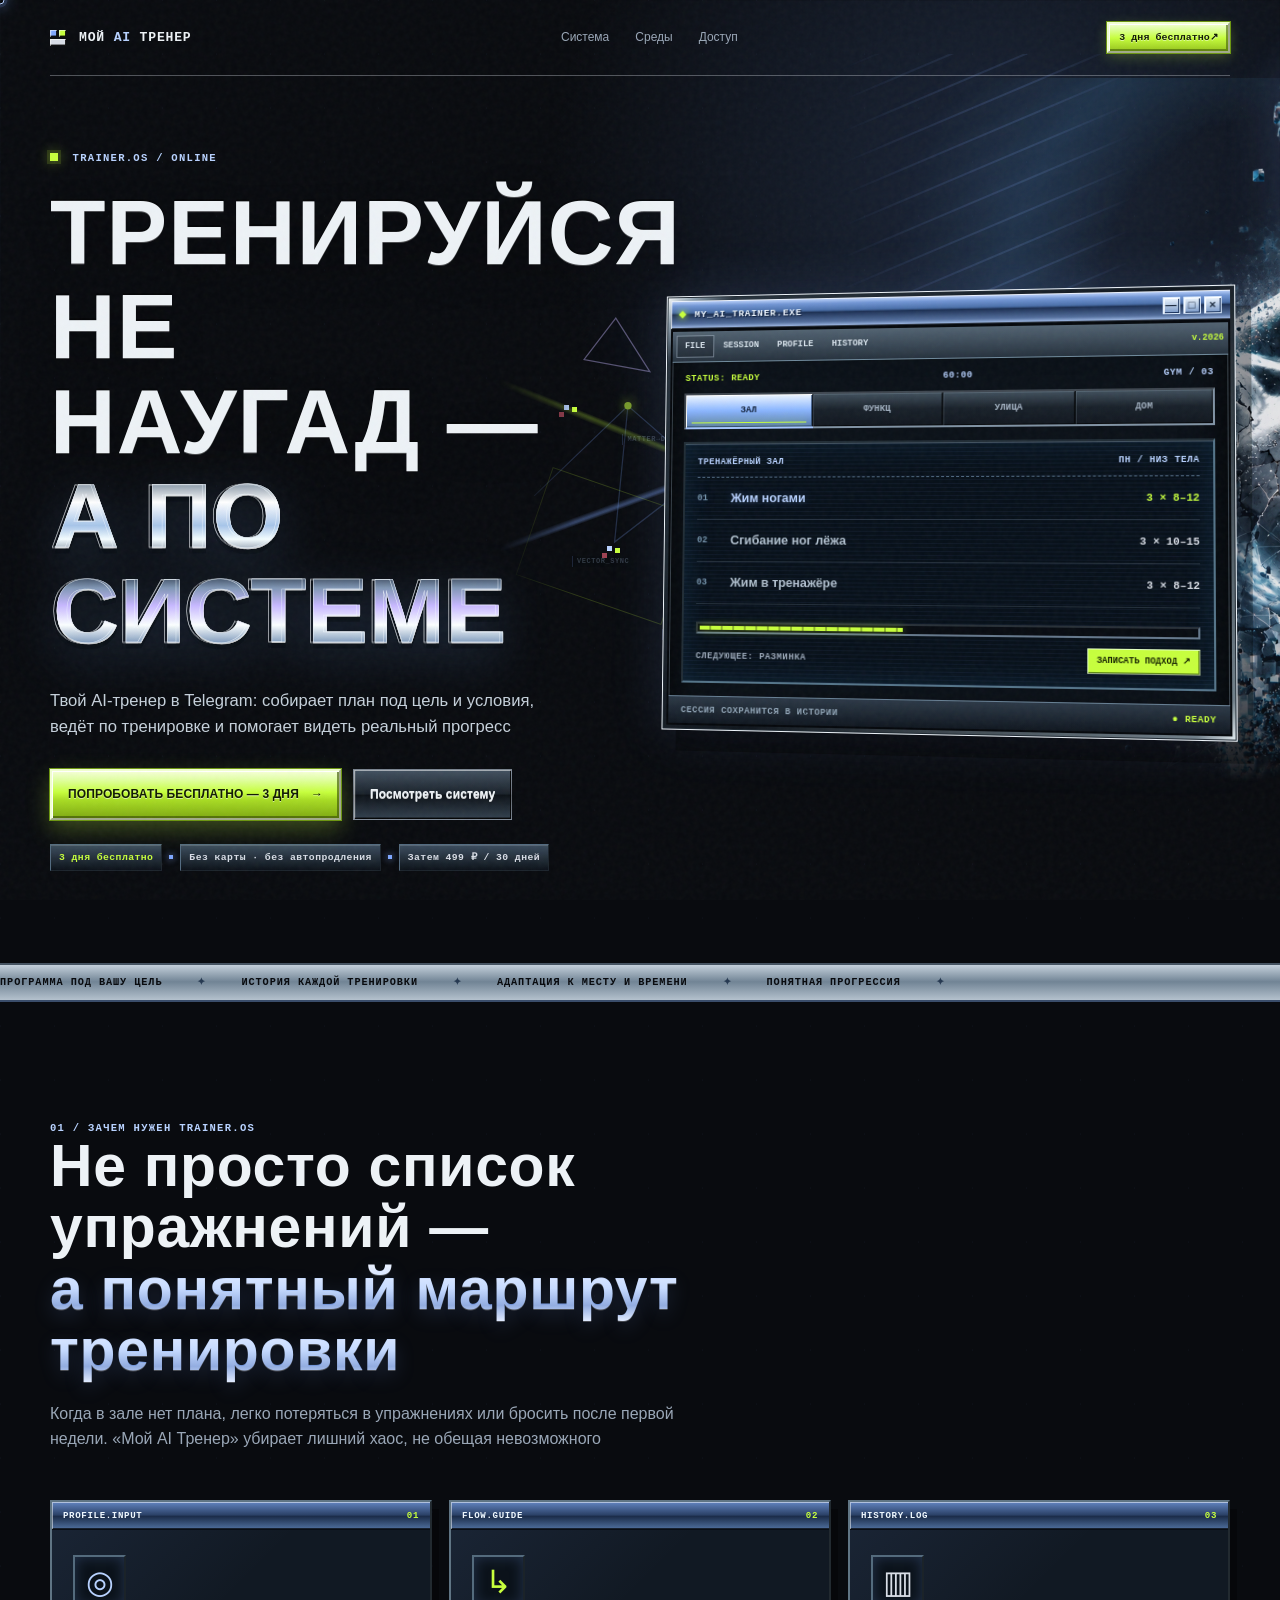
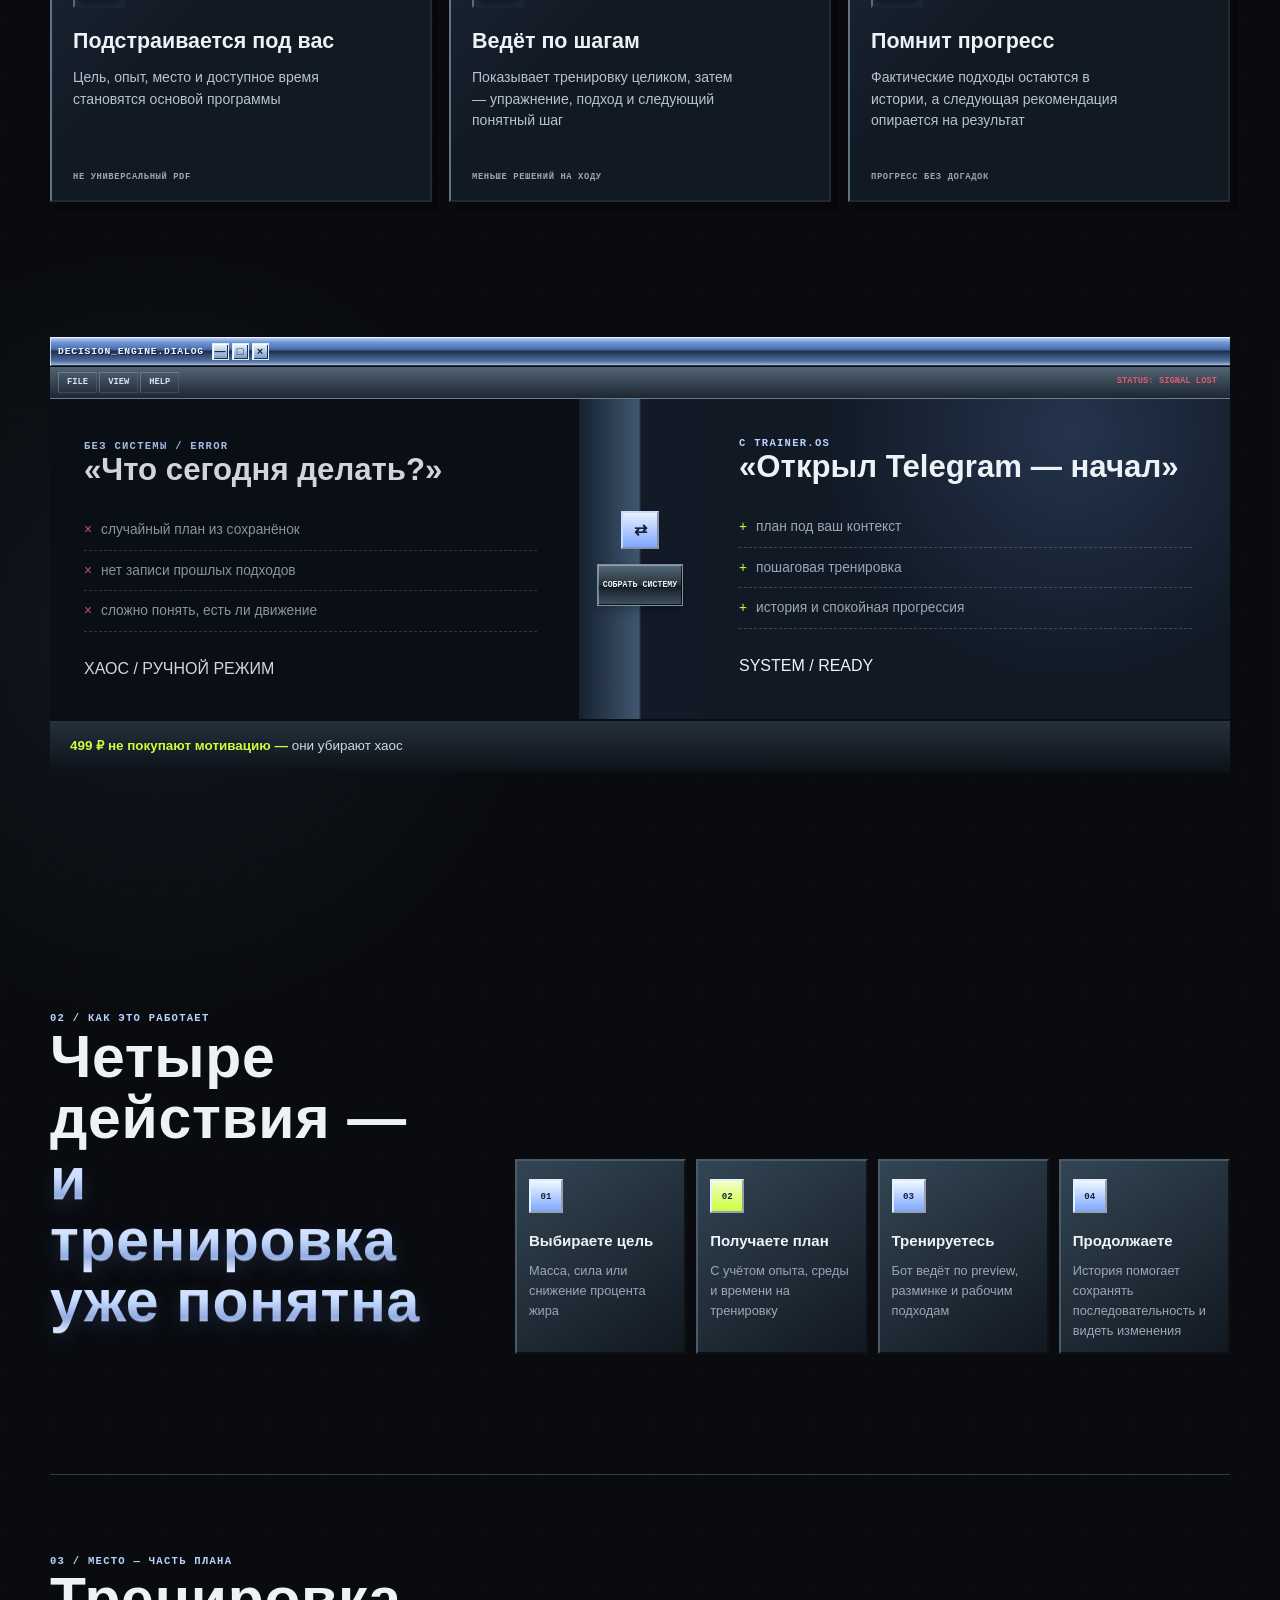
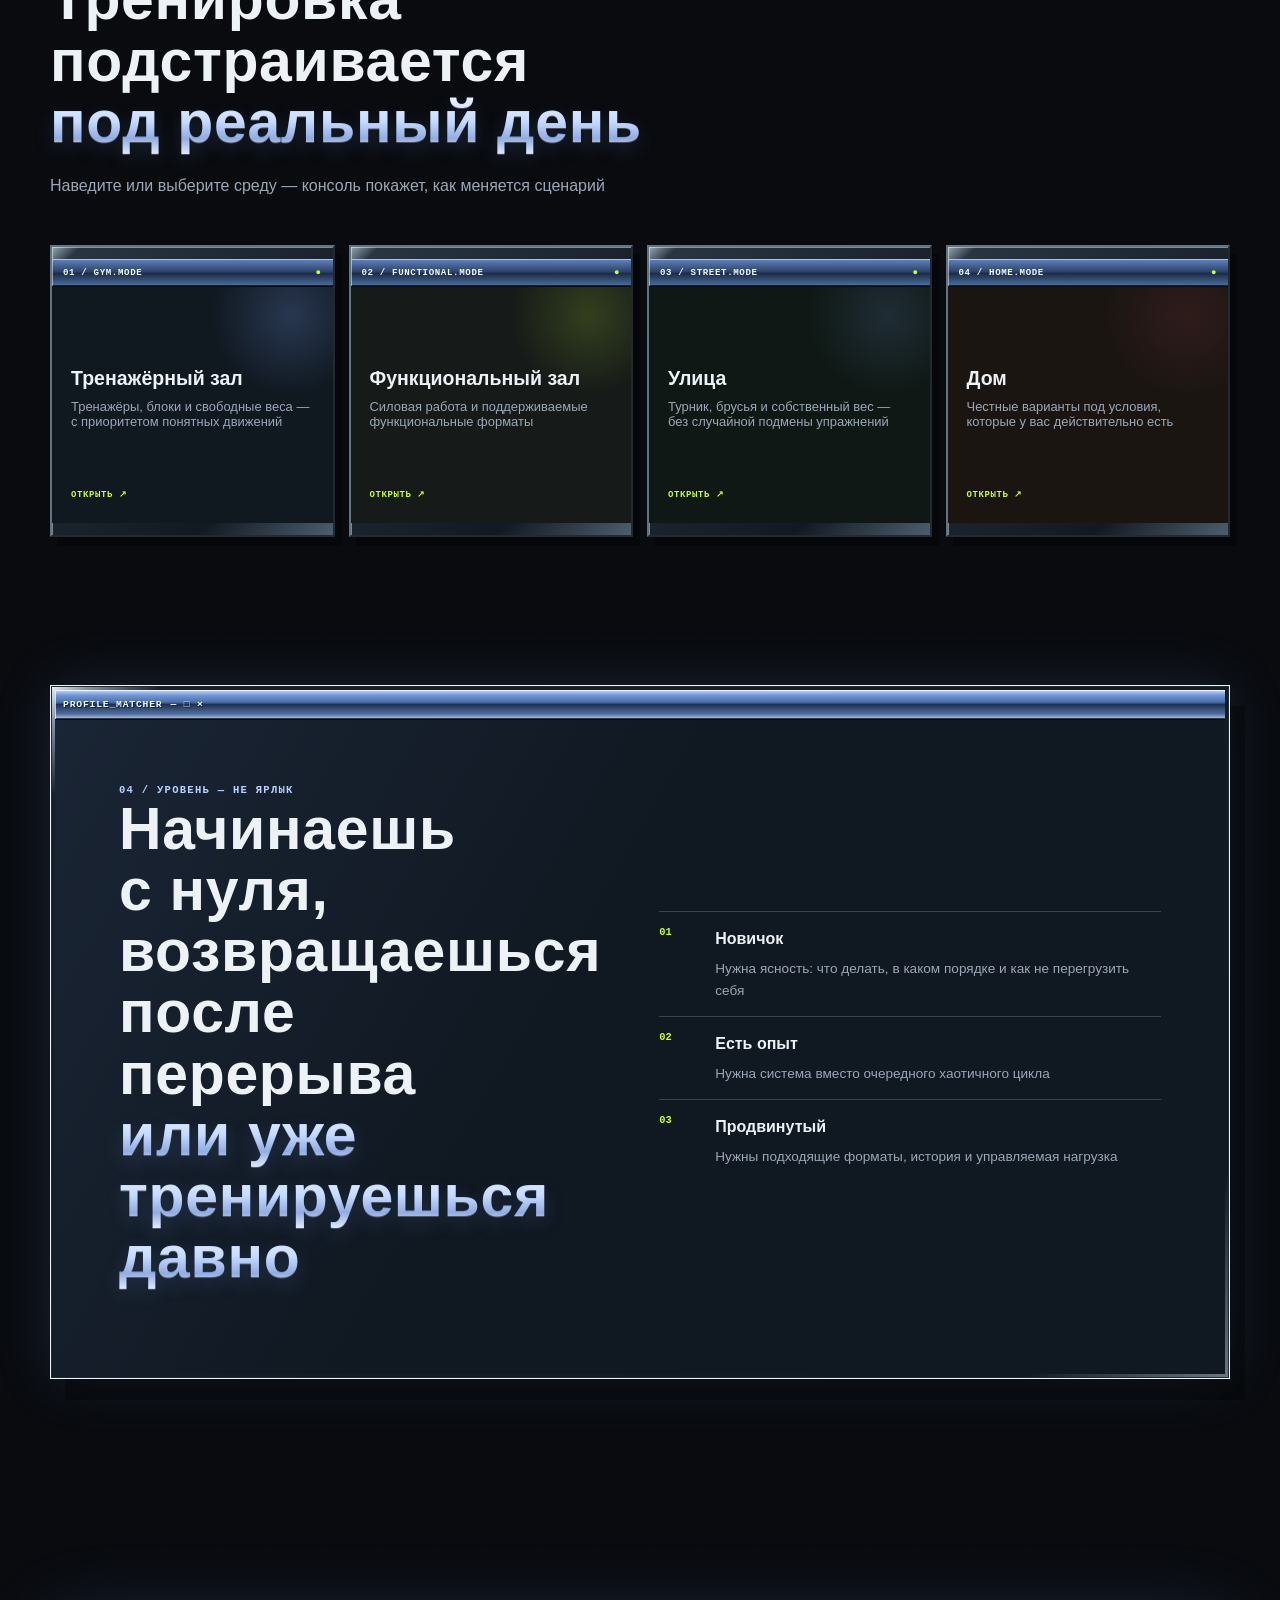
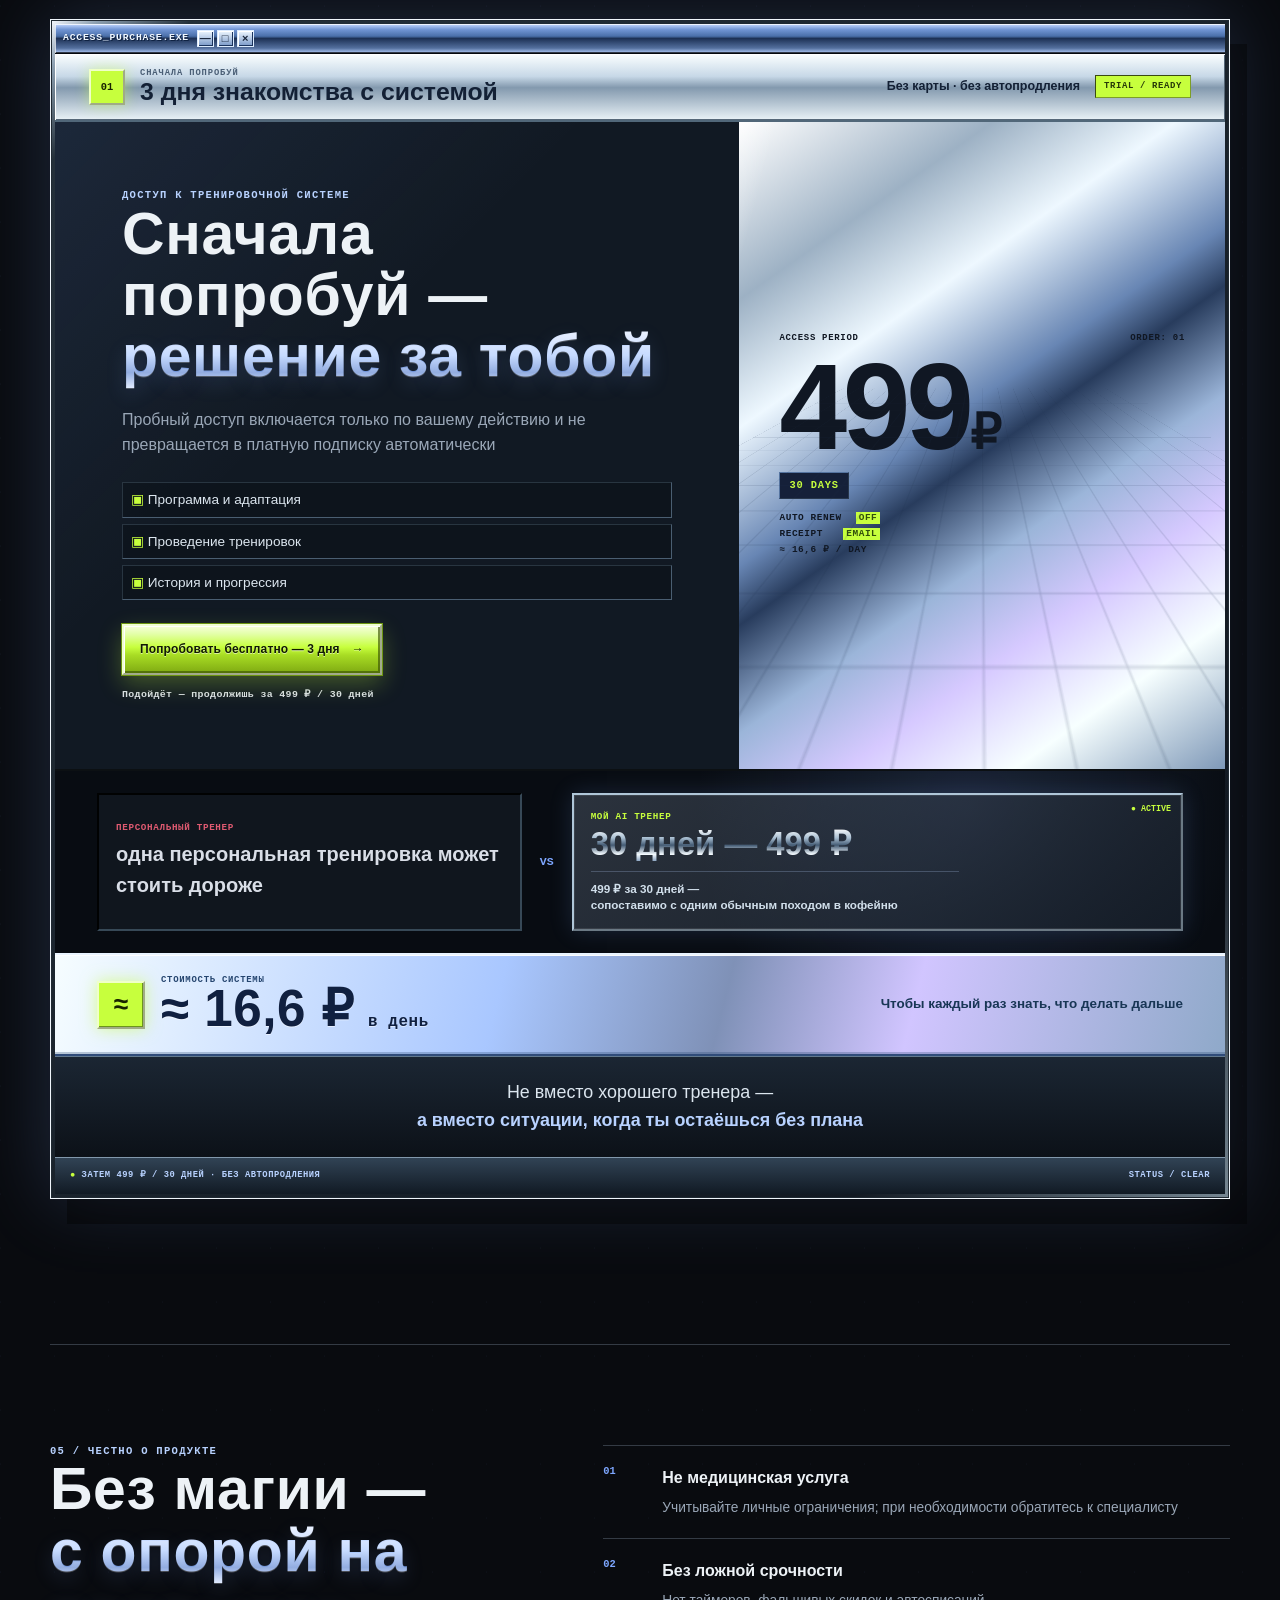
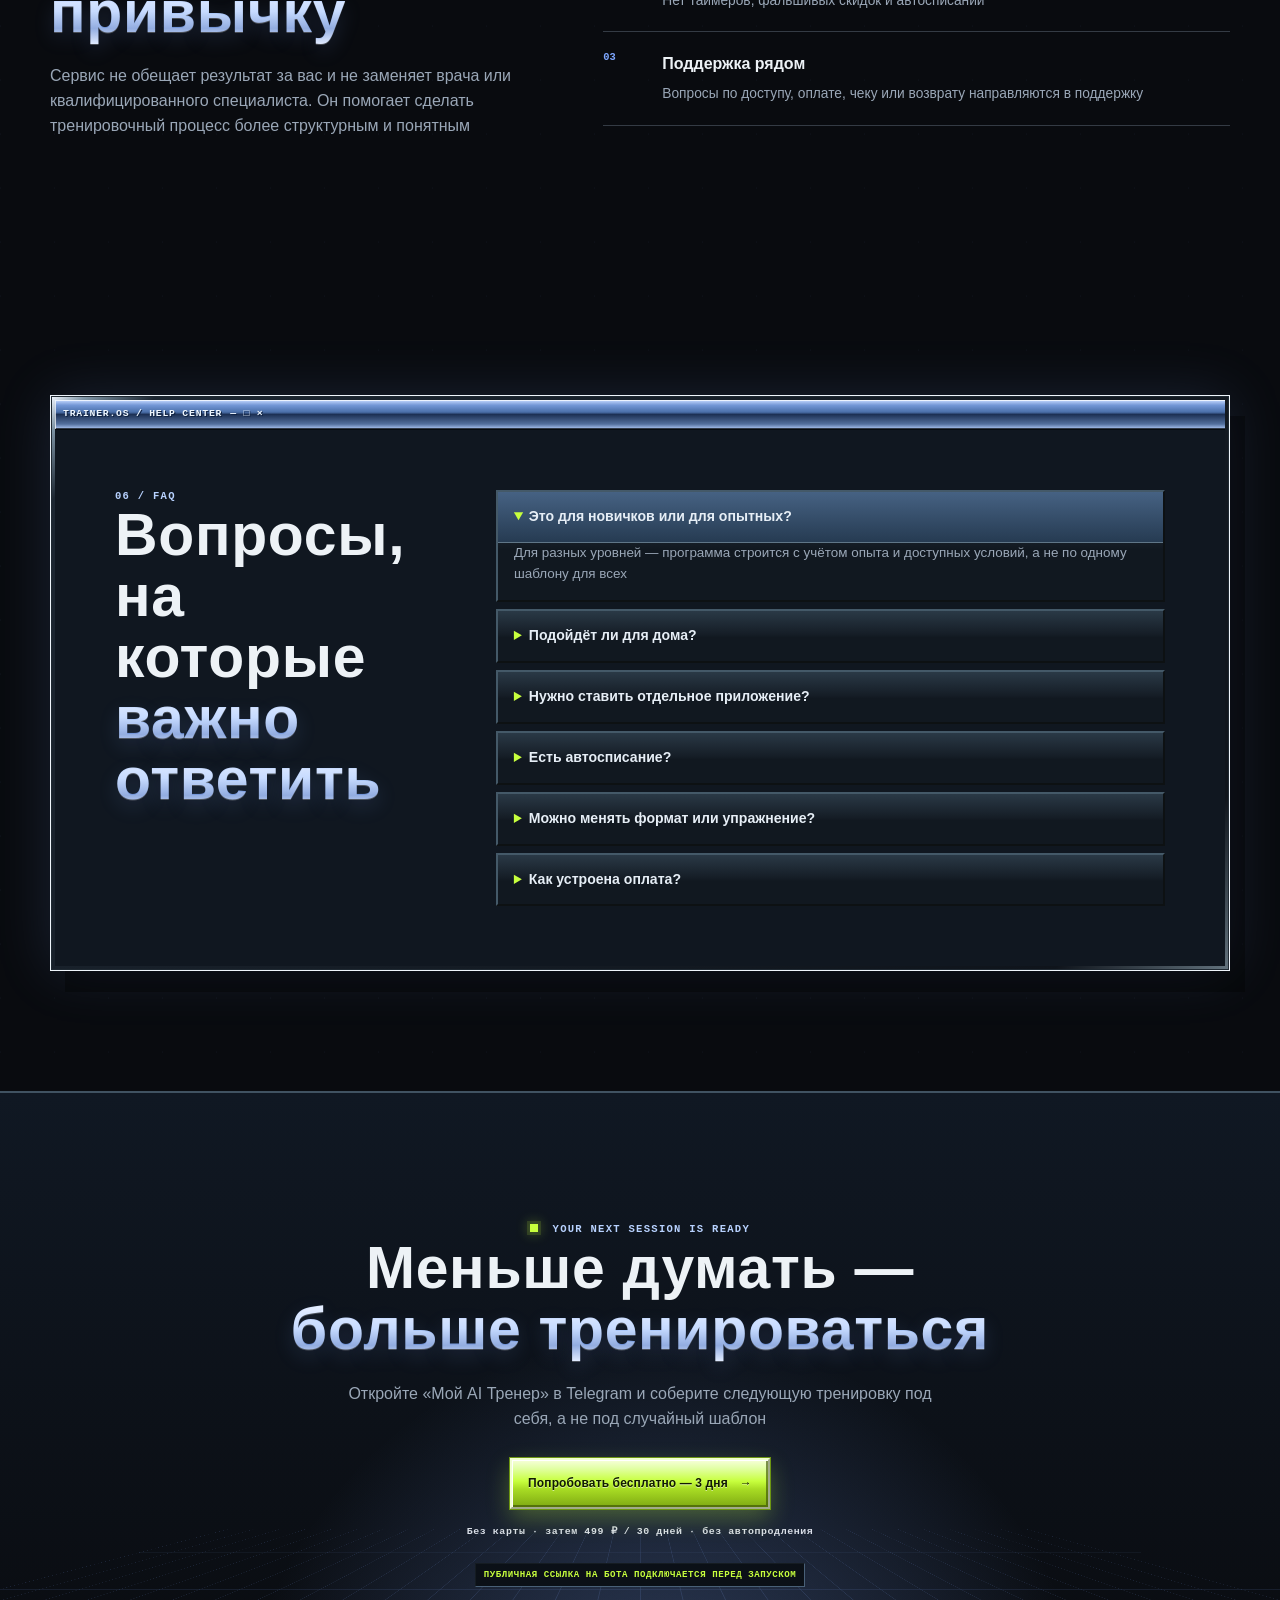
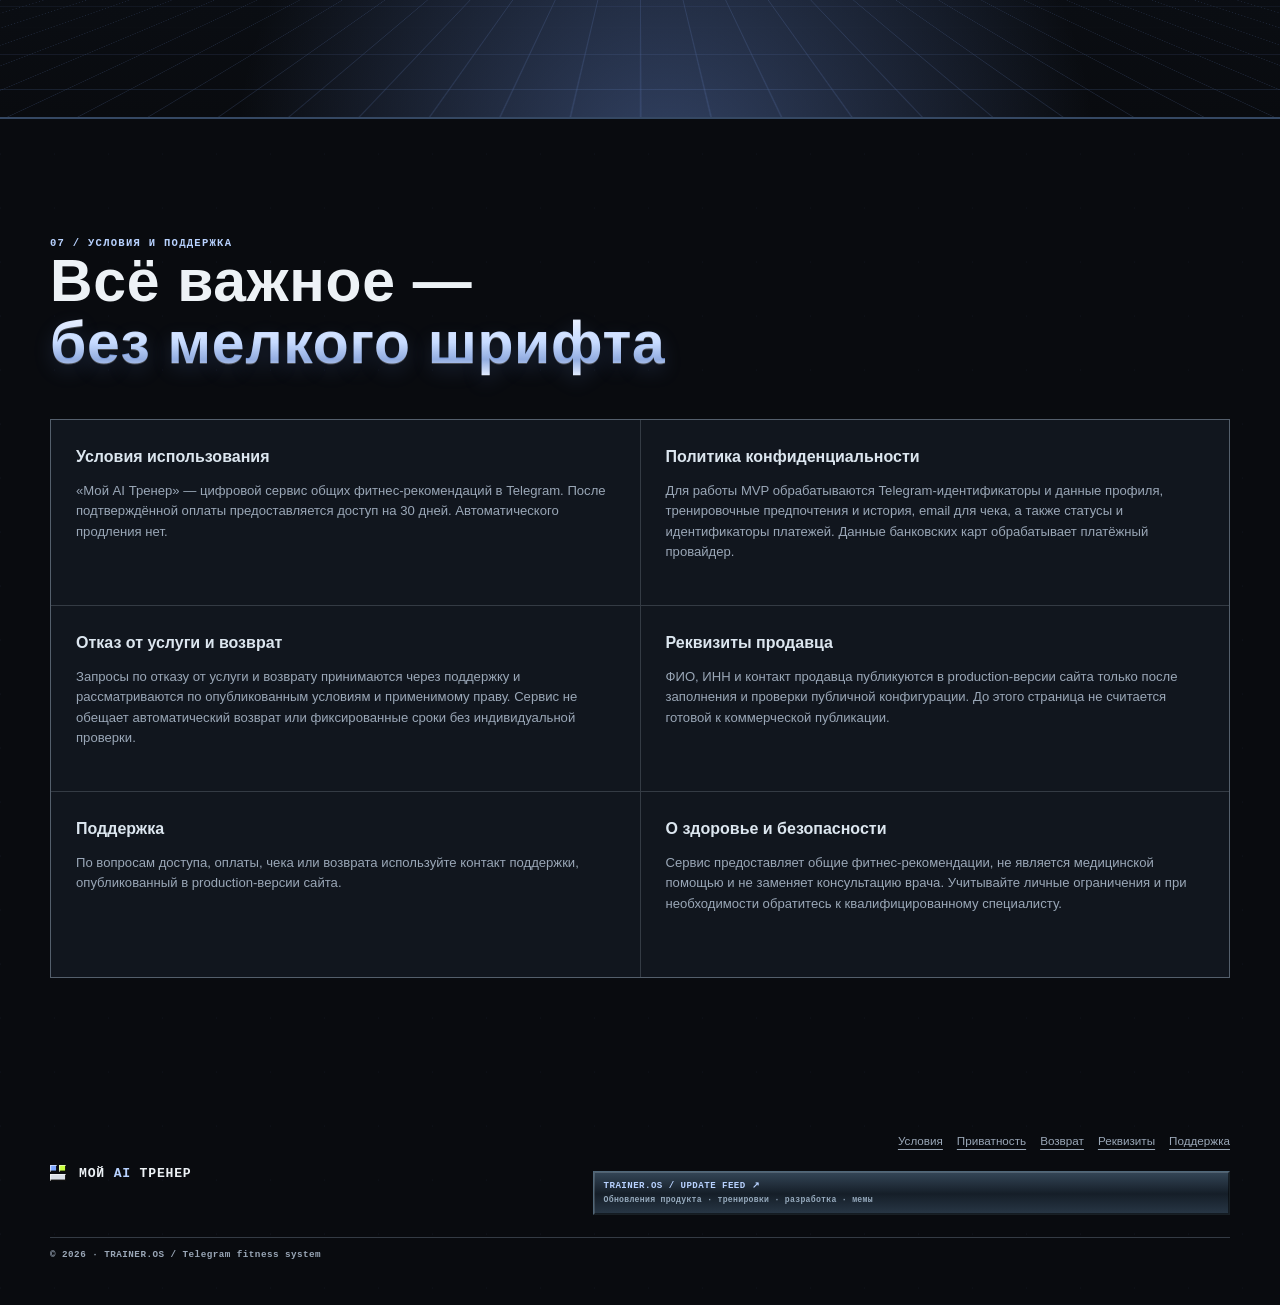
==== landing/index.html @ dc699901 "feat: link trainer os community channel" ====
<!doctype html>
<html lang="ru">
  <head>
    <meta charset="utf-8">
    <meta name="viewport" content="width=device-width, initial-scale=1">
    <meta name="description" content="Мой AI Тренер — персональный фитнес-тренер в Telegram: программа, пошаговая тренировка, история и понятная прогрессия.">
    <meta name="robots" content="noindex, nofollow">
    <!-- canonical-url -->
    <meta property="og:type" content="website">
    <meta property="og:title" content="Мой AI Тренер — фитнес-система в Telegram">
    <meta property="og:description" content="Не очередной шаблон. Тренировочный маршрут, который подстраивается под вас.">
    <meta name="twitter:card" content="summary">
    <meta name="twitter:title" content="Мой AI Тренер">
    <meta name="twitter:description" content="Персональная тренировочная система прямо в Telegram.">
    <link rel="icon" href="data:image/svg+xml,%3Csvg xmlns='http://www.w3.org/2000/svg' viewBox='0 0 64 64'%3E%3Crect width='64' height='64' rx='14' fill='%23090d13'/%3E%3Cpath d='M16 33h32M25 23v20m14-20v20' stroke='%237ea7ff' stroke-width='5'/%3E%3Ccircle cx='50' cy='14' r='5' fill='%23c7ff3d'/%3E%3C/svg%3E">
    <link rel="stylesheet" href="styles.css">
    <title>Мой AI Тренер — тренировки, которые не бросают</title>
  </head>
  <body>
    <a class="skip-link" href="#content">Перейти к содержанию</a>
    <div class="page-noise" aria-hidden="true"></div>
    <div class="os-cursor" aria-hidden="true"><i></i><span>SELECT</span></div>

    <header class="site-header shell-width" data-cursor="OPEN">
      <a class="brand" href="#top" aria-label="Мой AI Тренер — в начало">
        <span class="brand-mark" aria-hidden="true"><i></i><i></i><i></i></span>
        <span>МОЙ <b>AI</b> ТРЕНЕР</span>
      </a>
      <nav class="main-nav" aria-label="Основная навигация">
        <a href="#system">Система</a><a href="#modes">Среды</a><a href="#offer">Доступ</a>
      </nav>
      <a class="header-cta os-button small" data-telegram-cta href="#telegram-launch">3 дня бесплатно <span aria-hidden="true">↗</span></a>
    </header>

    <main id="content">
      <section class="hero shell-width" id="top">
        <div class="hero-copy">
          <p class="system-label"><span class="pulse-dot"></span> TRAINER.OS / ONLINE</p>
          <h1 data-glitch>Тренируйся<br>не наугад —<br><em class="mirror-chrome" data-text="А ПО СИСТЕМЕ">а по системе</em></h1>
          <p class="hero-lead">Твой AI-тренер в Telegram: собирает план под цель и условия, ведёт по тренировке и помогает видеть реальный прогресс</p>
          <div class="hero-actions">
            <a class="button primary" data-telegram-cta href="#telegram-launch">ПОПРОБОВАТЬ БЕСПЛАТНО — 3 ДНЯ <span aria-hidden="true">→</span></a>
            <a class="button ghost" href="#system">Посмотреть систему</a>
          </div>
          <div class="hero-trust" aria-label="Ключевые условия доступа"><span><b>3 дня бесплатно</b></span><i></i><span>Без карты · без автопродления</span><i></i><span>Затем 499 ₽ / 30 дней</span></div>
        </div>

        <div class="hero-statue" aria-hidden="true">
          <img src="assets/trainer-statue.png" width="2448" height="3264" alt="">
        </div>
        <div class="statue-decay" aria-hidden="true">
          <div class="marble-dust"><i></i><i></i><i></i><i></i><i></i><i></i><i></i><i></i><i></i><i></i><i></i><i></i></div>
          <div class="pixel-decay"><i></i><i></i><i></i><i></i><i></i><i></i><i></i><i></i></div>
          <svg class="geometry-drift" viewBox="0 0 460 300" role="presentation">
            <g><path d="M24 186 101 112 164 167 231 91 310 138 424 48"/><path d="M101 112 90 224 164 167 218 245 310 138 382 226"/><path d="m231 91-13 154 164-19 42-178"/></g>
            <polygon points="65,74 91,40 119,84"/><polygon points="274,188 311,153 329,204"/><polygon points="391,112 422,91 428,130"/>
            <circle cx="101" cy="112" r="3"/><circle cx="231" cy="91" r="3"/><circle cx="310" cy="138" r="3"/><circle cx="382" cy="226" r="3"/>
          </svg>
          <div class="data-fragments"><span>BODY_01</span><span>MATTER→DATA</span><span>VECTOR_SYNC</span><span>TRAINER.OS</span></div>
        </div>
        <div class="statue-data-link" aria-hidden="true"><i></i><i></i><i></i><i></i><i></i><i></i></div>
        <div class="hero-machine os-window" data-reactive data-cursor="VIEW" aria-label="Интерактивная панель тренировки">
          <div class="pixel-shards" aria-hidden="true"><i></i><i></i><i></i><i></i><i></i><i></i></div>
          <div class="machine-chrome window-titlebar">
            <span class="title-icon" aria-hidden="true">◆</span><b>MY_AI_TRAINER.EXE</b><span class="window-controls" aria-hidden="true"><i>—</i><i>□</i><i>×</i></span>
          </div>
          <div class="machine-body">
            <div class="machine-toolbar" aria-label="Разделы приложения"><span>FILE</span><span>SESSION</span><span>PROFILE</span><span>HISTORY</span><b>v.2026</b></div>
            <div class="machine-status"><span id="training-status">STATUS: READY</span><span id="training-duration">60:00</span><span id="training-meta">GYM / 03</span></div>
            <div class="training-tabs" role="tablist" aria-label="Сценарии тренировки">
              <button type="button" role="tab" aria-selected="true" data-training-tab="gym">ЗАЛ</button>
              <button type="button" role="tab" aria-selected="false" data-training-tab="functional">ФУНКЦ</button>
              <button type="button" role="tab" aria-selected="false" data-training-tab="street">УЛИЦА</button>
              <button type="button" role="tab" aria-selected="false" data-training-tab="home">ДОМ</button>
            </div>
            <div class="training-screen" id="training-screen" aria-live="polite">
              <div class="screen-head"><span id="training-mode">ТРЕНАЖЁРНЫЙ ЗАЛ</span><span id="training-day">ПН / НИЗ ТЕЛА</span></div>
              <div class="exercise-stack" id="exercise-stack">
                <div class="exercise-row active"><span>01</span><strong>Жим ногами</strong><b>3 × 8–12</b></div>
                <div class="exercise-row"><span>02</span><strong>Сгибание ног лёжа</strong><b>3 × 10–15</b></div>
                <div class="exercise-row"><span>03</span><strong>Жим в тренажёре</strong><b>3 × 8–12</b></div>
              </div>
              <div class="progress-frame"><span id="training-progress"></span></div>
              <div class="screen-footer"><span id="training-next">СЛЕДУЮЩЕЕ: РАЗМИНКА</span><button type="button" tabindex="-1">ЗАПИСАТЬ ПОДХОД ↗</button></div>
            </div>
            <div class="machine-bottom"><span>СЕССИЯ СОХРАНИТСЯ В ИСТОРИИ</span><span class="online">● READY</span></div>
          </div>
        </div>
      </section>

      <div class="ticker" aria-label="Ключевые возможности"><div><span>ПРОГРАММА ПОД ВАШУ ЦЕЛЬ</span><b>✦</b><span>ИСТОРИЯ КАЖДОЙ ТРЕНИРОВКИ</span><b>✦</b><span>АДАПТАЦИЯ К МЕСТУ И ВРЕМЕНИ</span><b>✦</b><span>ПОНЯТНАЯ ПРОГРЕССИЯ</span><b>✦</b></div></div>

      <section class="section shell-width system-section" id="system">
        <div class="section-intro">
          <p class="system-label">01 / ЗАЧЕМ НУЖЕН TRAINER.OS</p>
          <h2>Не просто список упражнений —<br><em>а понятный маршрут тренировки</em></h2>
          <p>Когда в зале нет плана, легко потеряться в упражнениях или бросить после первой недели. «Мой AI Тренер» убирает лишний хаос, не обещая невозможного</p>
        </div>
        <div class="system-grid">
          <article class="system-card os-module blue-card" data-reactive data-cursor="VIEW"><div class="card-bar"><span>PROFILE.INPUT</span><b>01</b></div><div class="card-body"><div class="card-icon">◎</div><h3>Подстраивается под вас</h3><p>Цель, опыт, место и доступное время становятся основой программы</p><span class="card-foot">НЕ УНИВЕРСАЛЬНЫЙ PDF</span></div></article>
          <article class="system-card os-module lime-card" data-reactive data-cursor="VIEW"><div class="card-bar"><span>FLOW.GUIDE</span><b>02</b></div><div class="card-body"><div class="card-icon">↳</div><h3>Ведёт по шагам</h3><p>Показывает тренировку целиком, затем — упражнение, подход и следующий понятный шаг</p><span class="card-foot">МЕНЬШЕ РЕШЕНИЙ НА ХОДУ</span></div></article>
          <article class="system-card os-module steel-card" data-reactive data-cursor="VIEW"><div class="card-bar"><span>HISTORY.LOG</span><b>03</b></div><div class="card-body"><div class="card-icon">▥</div><h3>Помнит прогресс</h3><p>Фактические подходы остаются в истории, а следующая рекомендация опирается на результат</p><span class="card-foot">ПРОГРЕСС БЕЗ ДОГАДОК</span></div></article>
        </div>
      </section>

      <section class="section shell-width chaos-section" aria-labelledby="chaos-heading">
        <div class="contrast-window chaos-window" data-chaos-system data-cursor="SELECT">
          <div class="window-titlebar"><span>DECISION_ENGINE.DIALOG</span><span class="window-controls" aria-hidden="true"><i>—</i><i>□</i><i>×</i></span></div>
          <div class="chaos-toolbar"><span>FILE</span><span>VIEW</span><span>HELP</span><b data-chaos-label>STATUS: SIGNAL LOST</b></div>
          <div class="contrast-content">
            <div class="contrast-side old-way"><p class="system-label">БЕЗ СИСТЕМЫ / ERROR</p><h3 id="chaos-heading">«Что сегодня делать?»</h3><ul><li>случайный план из сохранёнок</li><li>нет записи прошлых подходов</li><li>сложно понять, есть ли движение</li></ul><span class="state-badge muted">ХАОС / РУЧНОЙ РЕЖИМ</span></div>
            <div class="contrast-divider"><span>⇄</span><button type="button" class="chaos-trigger os-button small" data-chaos-toggle aria-pressed="false">СОБРАТЬ СИСТЕМУ</button></div>
            <div class="contrast-side new-way"><p class="system-label">С TRAINER.OS</p><h3>«Открыл Telegram — начал»</h3><ul><li>план под ваш контекст</li><li>пошаговая тренировка</li><li>история и спокойная прогрессия</li></ul><span class="state-badge active">SYSTEM / READY</span></div>
          </div>
          <div class="contrast-note"><b>499 ₽ не покупают мотивацию —</b> они убирают хаос</div>
        </div>
      </section>

      <section class="section shell-width how-section" id="how">
        <div class="section-intro compact"><p class="system-label">02 / КАК ЭТО РАБОТАЕТ</p><h2>Четыре действия —<br><em>и тренировка уже понятна</em></h2></div>
        <ol class="process-line">
          <li><span>01</span><h3>Выбираете цель</h3><p>Масса, сила или снижение процента жира</p></li>
          <li><span>02</span><h3>Получаете план</h3><p>С учётом опыта, среды и времени на тренировку</p></li>
          <li><span>03</span><h3>Тренируетесь</h3><p>Бот ведёт по preview, разминке и рабочим подходам</p></li>
          <li><span>04</span><h3>Продолжаете</h3><p>История помогает сохранять последовательность и видеть изменения</p></li>
        </ol>
      </section>

      <section class="section shell-width modes-section" id="modes">
        <div class="section-intro"><p class="system-label">03 / МЕСТО — ЧАСТЬ ПЛАНА</p><h2>Тренировка подстраивается<br><em>под реальный день</em></h2><p>Наведите или выберите среду — консоль покажет, как меняется сценарий</p></div>
        <div class="mode-grid" role="group" aria-label="Доступные среды тренировок">
          <button type="button" class="mode-card os-module" data-environment-mode="gym" data-cursor="SELECT"><span class="card-bar"><span>01 / GYM.MODE</span><b>●</b></span><span class="mode-body"><strong>Тренажёрный зал</strong><span>Тренажёры, блоки и свободные веса — с приоритетом понятных движений</span><i>ОТКРЫТЬ ↗</i></span></button>
          <button type="button" class="mode-card os-module" data-environment-mode="functional" data-cursor="SELECT"><span class="card-bar"><span>02 / FUNCTIONAL.MODE</span><b>●</b></span><span class="mode-body"><strong>Функциональный зал</strong><span>Силовая работа и поддерживаемые функциональные форматы</span><i>ОТКРЫТЬ ↗</i></span></button>
          <button type="button" class="mode-card os-module" data-environment-mode="street" data-cursor="SELECT"><span class="card-bar"><span>03 / STREET.MODE</span><b>●</b></span><span class="mode-body"><strong>Улица</strong><span>Турник, брусья и собственный вес — без случайной подмены упражнений</span><i>ОТКРЫТЬ ↗</i></span></button>
          <button type="button" class="mode-card os-module" data-environment-mode="home" data-cursor="SELECT"><span class="card-bar"><span>04 / HOME.MODE</span><b>●</b></span><span class="mode-body"><strong>Дом</strong><span>Честные варианты под условия, которые у вас действительно есть</span><i>ОТКРЫТЬ ↗</i></span></button>
        </div>
      </section>

      <section class="section shell-width audience-section">
        <div class="audience-panel os-window"><div class="window-titlebar"><span>PROFILE_MATCHER</span><span>— □ ×</span></div><div class="audience-content"><div><p class="system-label">04 / УРОВЕНЬ — НЕ ЯРЛЫК</p><h2>Начинаешь с нуля, возвращаешься после перерыва<br><em>или уже тренируешься давно</em></h2></div><div class="audience-list"><div><span>01</span><h3>Новичок</h3><p>Нужна ясность: что делать, в каком порядке и как не перегрузить себя</p></div><div><span>02</span><h3>Есть опыт</h3><p>Нужна система вместо очередного хаотичного цикла</p></div><div><span>03</span><h3>Продвинутый</h3><p>Нужны подходящие форматы, история и управляемая нагрузка</p></div></div></div></div>
      </section>

      <section class="section shell-width offer-section" id="offer">
        <div class="offer-window os-window" data-reactive data-cursor="OPEN">
          <div class="window-titlebar"><span>ACCESS_PURCHASE.EXE</span><span class="window-controls" aria-hidden="true"><i>—</i><i>□</i><i>×</i></span></div>
          <div class="trial-value-strip"><span class="trial-step">01</span><div><small>СНАЧАЛА ПОПРОБУЙ</small><strong>3 дня знакомства с системой</strong></div><p>Без карты · без автопродления</p><span class="trial-state">TRIAL / READY</span></div>
          <div class="offer-content">
            <div class="offer-main"><p class="system-label">ДОСТУП К ТРЕНИРОВОЧНОЙ СИСТЕМЕ</p><h2>Сначала попробуй —<br><em>решение за тобой</em></h2><p>Пробный доступ включается только по вашему действию и не превращается в платную подписку автоматически</p><div class="access-checks"><span>▣ Программа и адаптация</span><span>▣ Проведение тренировок</span><span>▣ История и прогрессия</span></div><a class="button primary" data-telegram-cta href="#telegram-launch">Попробовать бесплатно — 3 дня <span aria-hidden="true">→</span></a><small class="continue-copy">Подойдёт — продолжишь за 499 ₽ / 30 дней</small></div>
            <div class="price-module"><div class="price-module-head"><span>ACCESS PERIOD</span><span>ORDER: 01</span></div><strong>499<span>₽</span></strong><b>30 DAYS</b><div class="price-properties"><span>AUTO RENEW <i>OFF</i></span><span>RECEIPT <i>EMAIL</i></span><span>≈ 16,6 ₽ / DAY</span></div><div class="price-grid" aria-hidden="true"></div></div>
          </div>
          <div class="price-compare"><div><small>ПЕРСОНАЛЬНЫЙ ТРЕНЕР</small><strong>одна персональная тренировка может стоить дороже</strong></div><span>VS</span><div class="current"><small>МОЙ AI ТРЕНЕР</small><strong>30 дней — 499 ₽</strong><p>499 ₽ за 30 дней —<br>сопоставимо с одним обычным походом в кофейню</p><i>● ACTIVE</i></div></div>
          <div class="value-proof"><span class="proof-icon" aria-hidden="true">≈</span><div><small>СТОИМОСТЬ СИСТЕМЫ</small><strong>≈ 16,6 ₽ <em>в день</em></strong></div><p>Чтобы каждый раз знать, что делать дальше</p></div>
          <div class="comparison-trust">Не вместо хорошего тренера —<br><b>а вместо ситуации, когда ты остаёшься без плана</b></div>
          <div class="offer-status"><span>● ЗАТЕМ 499 ₽ / 30 ДНЕЙ · БЕЗ АВТОПРОДЛЕНИЯ</span><span>STATUS / CLEAR</span></div>
        </div>
      </section>

      <section class="section shell-width trust-section" id="trust"><div class="trust-copy"><p class="system-label">05 / ЧЕСТНО О ПРОДУКТЕ</p><h2>Без магии —<br><em>с опорой на привычку</em></h2><p>Сервис не обещает результат за вас и не заменяет врача или квалифицированного специалиста. Он помогает сделать тренировочный процесс более структурным и понятным</p></div><div class="trust-items"><div><span>01</span><h3>Не медицинская услуга</h3><p>Учитывайте личные ограничения; при необходимости обратитесь к специалисту</p></div><div><span>02</span><h3>Без ложной срочности</h3><p>Нет таймеров, фальшивых скидок и автосписаний</p></div><div><span>03</span><h3>Поддержка рядом</h3><p>Вопросы по доступу, оплате, чеку или возврату направляются в поддержку</p></div></div></section>

      <section class="section shell-width faq-section" id="faq"><div class="faq-window os-window"><div class="window-titlebar"><span>TRAINER.OS / HELP CENTER</span><span>— □ ×</span></div><div class="faq-content"><div class="section-intro compact"><p class="system-label">06 / FAQ</p><h2>Вопросы, на которые<br><em>важно ответить</em></h2></div><div class="faq-grid"><details open><summary>Это для новичков или для опытных?</summary><p>Для разных уровней — программа строится с учётом опыта и доступных условий, а не по одному шаблону для всех</p></details><details><summary>Подойдёт ли для дома?</summary><p>Да, когда выбранная цель и уровень реалистично поддерживаются дома. Если возможностей недостаточно, сервис объяснит это без выдуманных решений</p></details><details><summary>Нужно ставить отдельное приложение?</summary><p>Нет — основной сценарий проходит прямо в Telegram</p></details><details><summary>Есть автосписание?</summary><p>Нет — доступ предоставляется на 30 дней и не продлевается автоматически</p></details><details><summary>Можно менять формат или упражнение?</summary><p>Можно выбрать другое место на сегодня до старта и запросить совместимую замену, например если тренажёр занят</p></details><details><summary>Как устроена оплата?</summary><p>После подтверждённой оплаты доступ активируется на 30 дней, а чек направляется на указанный email. Детали отказа и возврата описаны в условиях</p></details></div></div></div></section>

      <section class="section final-section" id="telegram-launch"><div class="final-shell shell-width"><div class="pixel-shards" aria-hidden="true"><i></i><i></i><i></i><i></i></div><p class="system-label"><span class="pulse-dot"></span> YOUR NEXT SESSION IS READY</p><h2 data-glitch>Меньше думать —<br><em>больше тренироваться</em></h2><p>Откройте «Мой AI Тренер» в Telegram и соберите следующую тренировку под себя, а не под случайный шаблон</p><a class="button primary" data-telegram-cta href="#telegram-launch">Попробовать бесплатно — 3 дня <span aria-hidden="true">→</span></a><small>Без карты · затем 499 ₽ / 30 дней · без автопродления</small><span class="launch-status">ПУБЛИЧНАЯ ССЫЛКА НА БОТА ПОДКЛЮЧАЕТСЯ ПЕРЕД ЗАПУСКОМ</span></div></section>

      <section class="section shell-width legal-section" id="legal"><div class="legal-header"><p class="system-label">07 / УСЛОВИЯ И ПОДДЕРЖКА</p><h2>Всё важное —<br><em>без мелкого шрифта</em></h2></div><div class="legal-grid"><article id="terms"><h3>Условия использования</h3><p>«Мой AI Тренер» — цифровой сервис общих фитнес-рекомендаций в Telegram. После подтверждённой оплаты предоставляется доступ на 30 дней. Автоматического продления нет.</p></article><article id="privacy"><h3>Политика конфиденциальности</h3><p>Для работы MVP обрабатываются Telegram-идентификаторы и данные профиля, тренировочные предпочтения и история, email для чека, а также статусы и идентификаторы платежей. Данные банковских карт обрабатывает платёжный провайдер.</p></article><article id="refund"><h3>Отказ от услуги и возврат</h3><p>Запросы по отказу от услуги и возврату принимаются через поддержку и рассматриваются по опубликованным условиям и применимому праву. Сервис не обещает автоматический возврат или фиксированные сроки без индивидуальной проверки.</p></article><article id="seller"><h3>Реквизиты продавца</h3><p data-seller-details>ФИО, ИНН и контакт продавца публикуются в production-версии сайта только после заполнения и проверки публичной конфигурации. До этого страница не считается готовой к коммерческой публикации.</p></article><article id="support"><h3>Поддержка</h3><p data-support-details>По вопросам доступа, оплаты, чека или возврата используйте контакт поддержки, опубликованный в production-версии сайта.</p></article><article id="safety"><h3>О здоровье и безопасности</h3><p>Сервис предоставляет общие фитнес-рекомендации, не является медицинской помощью и не заменяет консультацию врача. Учитывайте личные ограничения и при необходимости обратитесь к квалифицированному специалисту.</p></article></div></section>
    </main>

    <footer class="site-footer shell-width"><a class="brand" href="#top"><span class="brand-mark" aria-hidden="true"><i></i><i></i><i></i></span><span>МОЙ <b>AI</b> ТРЕНЕР</span></a><nav aria-label="Документы и сообщество"><a href="#terms">Условия</a><a href="#privacy">Приватность</a><a href="#refund">Возврат</a><a href="#seller">Реквизиты</a><a href="#support">Поддержка</a><a class="community-link" href="https://t.me/traineros" target="_blank" rel="noopener noreferrer"><b>TRAINER.OS / UPDATE FEED ↗</b><small>Обновления продукта · тренировки · разработка · мемы</small></a></nav><p>© <span id="year">2026</span> · TRAINER.OS / Telegram fitness system</p></footer>
    <script src="app.js"></script>
  </body>
</html>
---- landing/styles.css ----
:root {
  --void: #090b0f;
  --carbon: #12161d;
  --panel: #171d27;
  --panel-deep: #0e1218;
  --ink: #edf2f6;
  --muted: #9aa7b7;
  --chrome: #d9dee7;
  --steel: #7391a9;
  --ice: #7ea7ff;
  --ice-bright: #b8d2ff;
  --violet: #c7b8ff;
  --lime: #c7ff3d;
  --lime-ink: #182400;
  --warning: #df5a71;
  --line: rgba(180, 202, 226, .25);
  --shadow: rgba(0, 0, 0, .58);
  --display: "Arial Black", Arial, sans-serif;
  --body: Tahoma, Verdana, Arial, sans-serif;
  --mono: Consolas, "Courier New", monospace;
  --bevel: inset 1px 1px rgba(255,255,255,.52), inset -1px -1px rgba(0,0,0,.88), inset 2px 0 rgba(255,255,255,.1), inset 0 -2px rgba(0,0,0,.4);
}

* { box-sizing: border-box; }
html { overflow-x: hidden; background: var(--void); scroll-behavior: smooth; }
body {
  min-width: 320px;
  margin: 0;
  overflow-x: hidden;
  color: var(--ink);
  background:
    radial-gradient(circle at 78% 2%, rgba(99, 143, 222, .2), transparent 28rem),
    radial-gradient(circle at 12% 24%, rgba(91, 119, 157, .11), transparent 24rem),
    linear-gradient(125deg, rgba(126,167,255,.035) 1px, transparent 1px),
    linear-gradient(35deg, rgba(126,167,255,.025) 1px, transparent 1px),
    var(--void);
  background-size: auto, auto, 54px 54px, 54px 54px, auto;
  font-family: var(--body);
  line-height: 1.56;
}
body.has-os-cursor, body.has-os-cursor a, body.has-os-cursor button { cursor: none; }
button, a { -webkit-tap-highlight-color: transparent; }
.page-noise { position: fixed; inset: 0; z-index: 20; pointer-events: none; opacity: .055; background-image: url("data:image/svg+xml,%3Csvg viewBox='0 0 180 180' xmlns='http://www.w3.org/2000/svg'%3E%3Cfilter id='n'%3E%3CfeTurbulence type='fractalNoise' baseFrequency='.9' numOctaves='4' stitchTiles='stitch'/%3E%3C/filter%3E%3Crect width='100%25' height='100%25' filter='url(%23n)' opacity='.65'/%3E%3C/svg%3E"); }
.shell-width { width: min(1180px, calc(100% - 48px)); margin-inline: auto; }
.skip-link { position: fixed; top: 8px; left: 8px; z-index: 100; padding: 10px 14px; color: var(--void); background: var(--lime); transform: translateY(-160%); }
.skip-link:focus { transform: translateY(0); }

.os-cursor { position: fixed; top: 0; left: 0; z-index: 50; display: none; width: 0; height: 0; pointer-events: none; }
.os-cursor i { position: absolute; width: 9px; height: 9px; border: 1px solid var(--ice-bright); border-radius: 50%; transform: translate(-50%, -50%); box-shadow: 0 0 0 3px rgba(126,167,255,.14), 0 0 15px var(--ice); }
.os-cursor span { position: absolute; top: 9px; left: 10px; padding: 3px 5px; color: var(--void); background: var(--lime); font: 700 9px/1 var(--mono); letter-spacing: .07em; opacity: 0; transform: scale(.8); transform-origin: top left; transition: opacity .12s ease, transform .12s ease; }
.os-cursor.is-active span { opacity: 1; transform: scale(1); }
.has-os-cursor .os-cursor { display: block; }

.site-header { display: grid; grid-template-columns: auto 1fr auto; align-items: center; gap: 24px; min-height: 76px; border-bottom: 1px solid rgba(217,222,231,.34); }
.brand { display: inline-flex; align-items: center; gap: 10px; color: var(--ink); font: 700 .82rem/1 var(--mono); letter-spacing: .06em; text-decoration: none; white-space: nowrap; }
.brand b { color: var(--ice-bright); }
.brand-mark { display: inline-grid; grid-template-columns: repeat(2, 7px); gap: 2px; width: 19px; }
.brand-mark i { height: 7px; background: var(--chrome); box-shadow: var(--bevel); }
.brand-mark i:nth-child(1) { background: var(--ice); }.brand-mark i:nth-child(2) { background: var(--lime); }.brand-mark i:nth-child(3) { grid-column: span 2; }
.main-nav { display: flex; justify-content: center; gap: 26px; }
.main-nav a { color: var(--muted); font-size: .75rem; text-decoration: none; transition: color .18s ease; }.main-nav a:hover { color: var(--ice-bright); }

.os-button, .button { position: relative; display: inline-flex; align-items: center; justify-content: center; min-height: 44px; padding: 0 16px; border: 1px solid #b5c3d1; color: #101923; background: linear-gradient(180deg, #ffffff 0%, #b9c8d6 47%, #8094a5 52%, #dce5ec 100%); box-shadow: var(--bevel), 0 5px 12px rgba(0,0,0,.2); font: 800 .75rem/1 var(--body); text-decoration: none; letter-spacing: .01em; text-shadow: 0 1px rgba(255,255,255,.78); transition: transform .14s ease, filter .14s ease, box-shadow .14s ease; }
.os-button:hover, .button:hover { filter: brightness(1.12); transform: translateY(-2px); }.os-button:active, .button:active { transform: translateY(1px); box-shadow: inset 2px 2px rgba(0,0,0,.4), inset -1px -1px rgba(255,255,255,.35); }
.small { min-height: 31px; padding: 0 10px; font: 700 .62rem/1 var(--mono); }.header-cta { border: 2px outset #f1ffd0; color: #111b00; background: linear-gradient(180deg, #f4ffd1 0%, #dfffa0 19%, var(--lime) 52%, #96c41d 100%); box-shadow: inset 1px 1px rgba(255,255,255,.96), inset -2px -2px rgba(61,88,4,.58), 0 0 0 1px #6c9511, 0 4px 13px rgba(199,255,61,.24); text-shadow: 0 1px rgba(255,255,255,.52); }

.hero { position: relative; display: grid; grid-template-columns: minmax(0, .93fr) minmax(420px, 1.07fr); align-items: center; gap: clamp(45px, 7vw, 104px); min-height: 710px; padding: 76px 0 92px; isolation: isolate; }
.system-label { margin: 0; color: var(--ice-bright); font: 700 .66rem/1.3 var(--mono); letter-spacing: .12em; }.pulse-dot { display: inline-block; width: 8px; height: 8px; margin-right: 7px; background: var(--lime); box-shadow: 0 0 0 3px rgba(199,255,61,.13), 0 0 13px rgba(199,255,61,.65); animation: pulse 2.2s infinite; }
h1, h2, h3, p { margin-top: 0; }
h1, h2 { font-family: var(--display); font-weight: 900; line-height: 1.04; letter-spacing: .012em; text-wrap: balance; }
h1 { max-width: 660px; margin: 20px 0 24px; font-size: clamp(3.2rem, 7.1vw, 6.65rem); text-transform: uppercase; }
h2 { max-width: 920px; margin-bottom: 22px; font-size: clamp(2.12rem, 4.6vw, 4.45rem); }
h1 { text-shadow: 0 1px 0 rgba(255,255,255,.28), 0 -2px 0 rgba(0,0,0,.42), 0 14px 35px rgba(0,0,0,.32); }
h1 em, h2 em { color: var(--ice-bright); font-style: normal; background: linear-gradient(180deg, #ffffff 0%, #dce8ff 20%, var(--ice-bright) 50%, #6f91d4 76%, #dce8ff 100%); background-clip: text; -webkit-background-clip: text; -webkit-text-fill-color: transparent; text-shadow: 0 1px 0 rgba(255,255,255,.25), 0 7px 20px rgba(126,167,255,.17); }
.mirror-chrome { position: relative; display: inline-block; isolation: isolate; padding: 0 .035em .06em; color: #eef9ff; background: linear-gradient(180deg, #fff 0%, #9aa7b4 9%, #fff 17%, #a7c5e9 29%, #f4fdff 36%, #718096 44%, #172130 52%, #8197b5 61%, #c7b8ff 70%, #fbffff 80%, #7592b7 90%, #e8f8ff 100%); background-clip: text; -webkit-background-clip: text; -webkit-text-fill-color: transparent; -webkit-text-stroke: .55px rgba(242,250,255,.72); filter: drop-shadow(0 1px 0 rgba(255,255,255,.82)) drop-shadow(0 5px 0 rgba(6,11,18,.5)) drop-shadow(0 14px 25px rgba(96,143,206,.24)); text-shadow: none; }
.mirror-chrome::after { position: absolute; inset: 0; z-index: 1; content: attr(data-text); color: transparent; background: linear-gradient(104deg, transparent 40%, rgba(255,255,255,0) 45%, rgba(255,255,255,.98) 50%, rgba(190,223,255,.7) 53%, transparent 59%); background-size: 280% 100%; background-position: 160% 0; background-clip: text; -webkit-background-clip: text; -webkit-text-fill-color: transparent; pointer-events: none; animation: chrome-sweep 8s ease-in-out infinite; }
[data-glitch]:hover { animation: rgb-jump .24s steps(2) 1; text-shadow: 2px 0 var(--warning), -2px 0 var(--ice), 0 12px 28px rgba(0,0,0,.34); }
.hero-lead { max-width: 580px; color: #c6d1db; font-size: clamp(1rem, 1.3vw, 1.12rem); }.hero-actions { display: flex; flex-wrap: wrap; gap: 12px; margin-top: 29px; }
.button { min-height: 51px; gap: 12px; }.button.primary { border: 2px outset #f1ffd0; color: #111b00; background: linear-gradient(180deg, #f7ffd9 0%, #e3ffa8 17%, var(--lime) 45%, #a8dc24 62%, #7faa12 100%); box-shadow: inset 1px 1px rgba(255,255,255,.98), inset -2px -2px rgba(58,82,4,.64), 0 0 0 1px #6c9511, 0 9px 23px rgba(199,255,61,.28); font-weight: 900; text-shadow: 0 1px rgba(255,255,255,.55); }
.button.primary::after { position: absolute; inset: 3px -5px auto 5px; height: 1px; content: ""; background: rgba(217,222,231,.72); opacity: 0; }.button.primary:hover::after { opacity: 1; animation: cta-glitch .24s steps(2) 1; }
.button.ghost { border-color: rgba(217,222,231,.42); color: var(--ink); background: linear-gradient(180deg, #435261, #1a222b 48%, #0d1218 52%, #344250); box-shadow: var(--bevel); }.hero-trust { display: flex; flex-wrap: wrap; align-items: center; gap: 7px; margin-top: 24px; color: var(--chrome); font: 700 .61rem/1.2 var(--mono); letter-spacing: .045em; }.hero-trust span { padding: 7px 8px; border: 1px outset #536b80; background: linear-gradient(180deg, rgba(70,91,111,.83), rgba(13,19,26,.92)); box-shadow: inset 0 1px rgba(255,255,255,.14); }.hero-trust b { color: var(--lime); }.hero-trust i { width: 4px; height: 4px; background: var(--ice); box-shadow: 0 0 7px var(--ice); }
.hero-copy { position: relative; z-index: 4; }
.hero-statue { position: absolute; z-index: 0; top: -94px; right: min(-270px, -16vw); width: min(660px, 53vw); height: min(800px, 108%); overflow: hidden; opacity: .9; pointer-events: none; transform: translate3d(var(--statue-x, 0), calc(var(--statue-y, 0) + var(--statue-scroll-y, 0px)), 0); transform-origin: right center; transition: transform .22s ease-out, opacity .3s ease; mask-image: linear-gradient(90deg, transparent 0%, rgba(0,0,0,.54) 20%, #000 43%, #000 80%, transparent 100%), linear-gradient(180deg, transparent 0%, #000 13%, #000 81%, transparent 100%); mask-composite: intersect; animation: statue-reveal 1.1s cubic-bezier(.2,.8,.2,1) both; }
.hero-statue::before { position: absolute; inset: 12% 0 8% 4%; z-index: 1; content: ""; background: radial-gradient(ellipse at 68% 35%, transparent 32%, rgba(91,180,255,.18) 48%, transparent 68%); mix-blend-mode: screen; }
.hero-statue::after { position: absolute; z-index: 2; top: 9%; bottom: 7%; left: 0; width: 44%; content: ""; opacity: .82; background: repeating-linear-gradient(157deg, transparent 0 13px, rgba(126,167,255,.5) 14px 15px, transparent 16px 29px), radial-gradient(circle at 18% 43%, rgba(199,255,61,.78) 0 1px, transparent 2px), radial-gradient(circle at 55% 68%, rgba(199,184,255,.7) 0 1px, transparent 2px); mix-blend-mode: screen; filter: drop-shadow(0 0 6px rgba(126,167,255,.72)); mask-image: linear-gradient(90deg, #000, rgba(0,0,0,.62) 65%, transparent); animation: marble-dust-drift 4.8s steps(5) infinite, edge-rgb-instability 6.8s steps(2) infinite; }
.hero-statue img { display: block; width: 100%; height: 100%; object-fit: cover; object-position: right top; filter: contrast(1.07) saturate(.92) drop-shadow(-18px 0 22px rgba(126,167,255,.18)); animation: statue-shimmer 7.5s ease-in-out infinite; }
.statue-decay { position: absolute; z-index: 1; top: 8%; right: 14%; width: min(560px, 48vw); height: 610px; overflow: hidden; pointer-events: none; mix-blend-mode: screen; mask-image: linear-gradient(90deg, transparent 0%, #000 13%, #000 92%, transparent 100%), linear-gradient(180deg, transparent, #000 8%, #000 90%, transparent); mask-composite: intersect; }
.statue-decay::before, .statue-decay::after { position: absolute; z-index: 4; left: 32%; width: 48%; content: ""; opacity: 0; background: linear-gradient(90deg, transparent, rgba(126,167,255,.86), rgba(199,184,255,.64), transparent); box-shadow: 4px 0 rgba(223,90,113,.38), -3px 0 rgba(199,255,61,.3); }
.statue-decay::before { top: 32%; height: 2px; animation: edge-slice 6.2s steps(2) infinite; }.statue-decay::after { top: 65%; height: 5px; animation: corruption-pulse 8.4s steps(3) 1.2s infinite; }
.marble-dust, .pixel-decay, .geometry-drift, .data-fragments { position: absolute; inset: 0; }
.marble-dust i { position: absolute; width: var(--size, 4px); height: var(--size, 4px); border-radius: 48% 42% 55% 38%; background: rgba(235,245,250,.9); box-shadow: 0 0 5px rgba(153,205,255,.7), 5px 3px rgba(126,167,255,.32); opacity: 0; animation: dust-out-a var(--duration, 5.5s) ease-in-out var(--delay, 0s) infinite; }
.marble-dust i:nth-child(1) { --size:3px; --duration:5.7s; --delay:-1.2s; top:24%; left:68%; }.marble-dust i:nth-child(2) { --size:6px; --duration:7.1s; --delay:-4.8s; top:38%; left:61%; }.marble-dust i:nth-child(3) { --size:2px; --duration:4.9s; --delay:-2.1s; top:48%; left:72%; }.marble-dust i:nth-child(4) { --size:5px; --duration:6.4s; --delay:-5.2s; top:58%; left:65%; }.marble-dust i:nth-child(5) { --size:3px; --duration:5.1s; --delay:-3.5s; top:68%; left:74%; }.marble-dust i:nth-child(6) { --size:7px; --duration:7.8s; --delay:-1.7s; top:76%; left:58%; }.marble-dust i:nth-child(7) { --size:3px; --duration:6.8s; --delay:-5.8s; top:31%; left:54%; animation-name:dust-out-b; }.marble-dust i:nth-child(8) { --size:4px; --duration:5.9s; --delay:-.8s; top:44%; left:49%; animation-name:dust-out-b; }.marble-dust i:nth-child(9) { --size:2px; --duration:4.7s; --delay:-3.3s; top:54%; left:57%; animation-name:dust-out-b; }.marble-dust i:nth-child(10) { --size:5px; --duration:7.4s; --delay:-6s; top:64%; left:48%; animation-name:dust-out-b; }.marble-dust i:nth-child(11) { --size:3px; --duration:5.6s; --delay:-2.8s; top:73%; left:42%; animation-name:dust-out-b; }.marble-dust i:nth-child(12) { --size:4px; --duration:6.2s; --delay:-4.1s; top:82%; left:51%; animation-name:dust-out-b; animation-direction:reverse; }
.pixel-decay i { position: absolute; width: var(--pixel, 6px); height: var(--pixel, 6px); background: rgba(166,211,255,.9); border: 1px solid rgba(239,249,255,.58); box-shadow: 8px 2px rgba(199,184,255,.42), -5px 8px rgba(199,255,61,.28); opacity: 0; animation: pixel-drift var(--duration, 4.6s) steps(5) var(--delay, 0s) infinite; }.pixel-decay i:nth-child(1) { --pixel:4px; --delay:-1s; top:24%; left:44%; }.pixel-decay i:nth-child(2) { --pixel:8px; --duration:5.3s; --delay:-3.7s; top:39%; left:38%; }.pixel-decay i:nth-child(3) { --pixel:3px; --duration:3.8s; --delay:-2.4s; top:51%; left:46%; }.pixel-decay i:nth-child(4) { --pixel:6px; --duration:5.9s; --delay:-4.8s; top:61%; left:31%; }.pixel-decay i:nth-child(5) { --pixel:4px; --duration:4.2s; --delay:-.4s; top:72%; left:39%; }.pixel-decay i:nth-child(6) { --pixel:9px; --duration:6.1s; --delay:-5.2s; top:79%; left:24%; }.pixel-decay i:nth-child(7) { --pixel:3px; --duration:4.7s; --delay:-3.1s; top:34%; left:25%; }.pixel-decay i:nth-child(8) { --pixel:5px; --duration:5.5s; --delay:-1.8s; top:57%; left:19%; }
.geometry-drift { z-index: 2; width: 100%; height: 100%; overflow: visible; opacity: .58; animation: geometry-float 7.6s ease-in-out infinite; }.geometry-drift g { fill: none; stroke: rgba(126,167,255,.38); stroke-width: 1; vector-effect: non-scaling-stroke; }.geometry-drift polygon { fill: rgba(9,15,24,.34); stroke: rgba(199,184,255,.7); stroke-width: 1; transform-box: fill-box; transform-origin: center; animation: fragment-rotate 8s linear infinite; }.geometry-drift polygon:nth-of-type(2) { animation-direction: reverse; animation-duration: 6.4s; }.geometry-drift circle { fill: var(--lime); filter: drop-shadow(0 0 5px var(--lime)); }
.data-fragments { z-index: 3; }.data-fragments span { position: absolute; padding: 2px 4px; color: rgba(190,220,255,.62); border-left: 1px solid rgba(126,167,255,.52); background: rgba(4,9,15,.35); font: 700 7px/1 var(--mono); letter-spacing: .08em; opacity: .35; animation: data-stream 6.2s steps(6) infinite; }.data-fragments span:nth-child(1) { top:27%; left:31%; }.data-fragments span:nth-child(2) { top:47%; left:21%; animation-delay:-3.1s; }.data-fragments span:nth-child(3) { top:67%; left:12%; animation-delay:-1.4s; }.data-fragments span:nth-child(4) { top:79%; left:28%; animation-delay:-4.8s; color:rgba(199,255,61,.64); }
.statue-data-link { position: absolute; z-index: 1; top: 29%; right: 29%; width: min(390px, 35vw); height: 300px; pointer-events: none; background: linear-gradient(160deg, transparent 48%, rgba(126,167,255,.35) 49% 49.3%, transparent 50%), linear-gradient(22deg, transparent 54%, rgba(199,255,61,.23) 55% 55.3%, transparent 56%); mask-image: linear-gradient(90deg, transparent, #000 20%, #000 78%, transparent); transform: translate3d(var(--link-x, 0), var(--link-y, 0), 0); }
.statue-data-link::before, .statue-data-link::after { position: absolute; content: ""; border: 1px solid rgba(126,167,255,.26); transform: rotate(19deg); }.statue-data-link::before { top: 22px; right: 19px; width: 110px; height: 76px; }.statue-data-link::after { bottom: 30px; left: 32px; width: 152px; height: 112px; border-color: rgba(199,255,61,.19); }
.statue-data-link i { position: absolute; width: 5px; height: 5px; background: var(--ice-bright); box-shadow: 8px 2px var(--lime), -5px 7px rgba(223,90,113,.7); animation: data-pulse 3.8s steps(4) infinite, fragment-shimmer 4.8s ease-in-out infinite; }.statue-data-link i:nth-child(1) { top: 24%; left: 17%; }.statue-data-link i:nth-child(2) { top: 43%; left: 49%; animation-delay: .45s; }.statue-data-link i:nth-child(3) { top: 71%; left: 28%; animation-delay: .9s; }.statue-data-link i:nth-child(4) { top: 52%; right: 13%; animation-delay: 1.3s; }.statue-data-link i:nth-child(5) { top: 13%; right: 28%; animation-delay: 1.8s; }.statue-data-link i:nth-child(6) { bottom: 5%; right: 35%; animation-delay: 2.3s; }

.os-window { position: relative; overflow: hidden; padding: 4px; border: 1px solid #eff5fb; background: linear-gradient(135deg, #fcffff, #8c9eac 3%, #28333e 7%, #10161d 52%, #71808a 96%, #e6eff4); box-shadow: inset 0 0 0 1px #1f2932, 15px 21px 0 rgba(0,0,0,.34), 0 0 55px rgba(126,167,255,.14); }
.window-titlebar { display: flex; align-items: center; min-height: 30px; gap: 8px; padding: 0 8px; color: #eff7ff; background: linear-gradient(180deg, #c5d9ff 0%, #7397d6 18%, #4a6fa9 42%, #1d3155 50%, #536f9d 83%, #afc9f5 100%); border-bottom: 1px solid #05090e; box-shadow: inset 1px 1px rgba(255,255,255,.72), inset 0 -1px rgba(0,0,0,.7); font: 700 .61rem/1 var(--mono); letter-spacing: .08em; text-shadow: 1px 1px #102343; }
.window-titlebar b { flex: 1; }.title-icon { color: var(--lime); text-shadow: 0 0 7px var(--lime); }.window-controls { display: flex; gap: 3px; }.window-controls i { display: grid; width: 17px; height: 17px; place-items: center; color: #19263a; background: linear-gradient(180deg, #eff8ff, #7898c8); border: 1px solid #dcecff; box-shadow: inset 1px 1px #fff, inset -1px -1px #1b345d; font: 700 11px/1 Tahoma, sans-serif; font-style: normal; text-shadow: none; }
.hero-machine { z-index: 2; isolation: isolate; width: min(100%, 575px); justify-self: end; transform: perspective(1100px) rotateY(calc(-6deg + var(--ry, 0deg))) rotateX(calc(2deg + var(--rx, 0deg))); transition: transform .25s ease, filter .25s ease; }.hero-machine:hover { transform: perspective(1100px) rotateY(calc(-1deg + var(--ry, 0deg))) rotateX(var(--rx, 0deg)) translateY(-5px); filter: brightness(1.08); }
.machine-body { overflow: hidden; background: #0b1118; border: 2px solid #05080c; box-shadow: inset 0 0 0 1px rgba(202,229,255,.25), inset 0 0 42px #000; }.machine-toolbar { display: flex; align-items: center; gap: 1px; padding: 4px; color: #d8e3ec; background: linear-gradient(180deg, #526372, #26323e); border-bottom: 1px solid #718b9d; font: 700 .56rem/1 var(--mono); }.machine-toolbar span { padding: 6px 8px; border: 1px solid transparent; }.machine-toolbar span:first-child { border-color: rgba(218,237,255,.42); background: rgba(11,16,24,.28); }.machine-toolbar b { margin-left: auto; color: var(--lime); font-size: .54rem; }.machine-status, .machine-bottom, .screen-head, .screen-footer { display: flex; justify-content: space-between; align-items: center; gap: 8px; font: 700 .58rem/1.25 var(--mono); letter-spacing: .05em; }.machine-status { padding: 11px 14px 9px; color: var(--ice-bright); }.machine-status span:first-child { color: var(--lime); }.training-tabs { display: grid; grid-template-columns: repeat(4, 1fr); margin: 0 13px; border: 2px inset #8193a4; background: #101722; }.training-tabs button { position: relative; min-height: 33px; overflow: hidden; color: #a7b6c6; background: linear-gradient(180deg, #41505d, #19212a 48%, #11171f); border: 0; border-right: 1px solid #0a0e12; box-shadow: inset 1px 1px rgba(218,239,255,.13), inset -1px -1px rgba(0,0,0,.62); font: 700 .58rem/1 var(--mono); cursor: pointer; }.training-tabs button::after { position: absolute; top: 0; bottom: 0; left: -38%; width: 18%; content: ""; background: rgba(255,255,255,.38); transform: skewX(-22deg); opacity: 0; }.training-tabs button:hover::after { opacity: 1; animation: tab-scan .35s ease-out 1; }.training-tabs button:last-child { border-right: 0; }.training-tabs button[aria-selected="true"] { position: relative; z-index: 1; color: #12213a; background: linear-gradient(180deg, #eff7ff, #8cb7ff 48%, #5478ac); box-shadow: inset 1px 1px #fff, inset -1px -1px #2a466d, 0 2px 0 #a6c7ff; }.training-tabs button[aria-selected="true"]::before { position: absolute; inset: auto 6px 4px; height: 1px; content: ""; background: var(--lime); box-shadow: 0 0 8px var(--lime); }
.training-screen { position: relative; margin: 13px; padding: 13px; overflow: hidden; border: 2px inset #55758a; background: repeating-linear-gradient(0deg, rgba(126,167,255,.055) 0 1px, transparent 1px 4px), #071019; box-shadow: inset 0 0 28px rgba(51,135,194,.18); }.training-screen::before { position: absolute; top: 0; right: 0; left: 0; height: 1px; content: ""; background: rgba(222,239,255,.65); opacity: .4; animation: scanline 6s steps(1) infinite; }.training-screen[data-grid="street-grid"] { background-color: #0e1613; }.training-screen[data-grid="functional-grid"] { background-color: #101118; }.training-screen[data-grid="home-grid"] { background-color: #14100f; }.screen-head { position: relative; color: var(--ice-bright); padding-bottom: 10px; border-bottom: 1px dashed rgba(169,212,255,.45); }.exercise-row { display: grid; grid-template-columns: 26px minmax(0,1fr) auto; gap: 9px; align-items: center; padding: 11px 0; color: #b2c1cf; border-bottom: 1px solid rgba(178,205,226,.16); font-size: .8rem; }.exercise-row > span { color: var(--steel); font: 700 .58rem/1 var(--mono); }.exercise-row b { color: var(--chrome); font: 700 .67rem/1 var(--mono); }.exercise-row.active { color: var(--ice-bright); text-shadow: 0 0 10px rgba(126,167,255,.3); }.exercise-row.active b { color: var(--lime); }.progress-frame { height: 12px; margin: 18px 0 10px; padding: 2px; border: 2px inset #65788c; background: #080c12; }.progress-frame span { display: block; width: 42%; height: 100%; background: repeating-linear-gradient(90deg, var(--lime) 0 10px, #8fb72c 10px 12px); box-shadow: 0 0 9px rgba(199,255,61,.48); transition: width .28s steps(5); }.screen-footer { position: relative; color: var(--muted); }.screen-footer button { padding: 7px 8px; color: #172500; background: var(--lime); border: 1px outset #e4ffc5; box-shadow: inset -1px -1px #5f8912; font: 700 .54rem/1 var(--mono); }.machine-bottom { padding: 8px 13px; color: #90a4b5; background: linear-gradient(180deg, #2c3947, #101720); border-top: 1px solid #688094; }.online { color: var(--lime); }
.pixel-shards { position: absolute; inset: 0; z-index: 4; overflow: hidden; pointer-events: none; }.pixel-shards i { position: absolute; width: 5px; height: 5px; background: var(--ice); box-shadow: 8px 2px var(--warning), -4px 8px var(--lime); opacity: 0; }.pixel-shards i:nth-child(1) { top: 12%; right: 7%; }.pixel-shards i:nth-child(2) { top: 57%; left: 4%; }.pixel-shards i:nth-child(3) { top: 30%; right: 30%; }.pixel-shards i:nth-child(4) { bottom: 12%; right: 13%; }.pixel-shards i:nth-child(5) { top: 17%; left: 28%; }.pixel-shards i:nth-child(6) { bottom: 31%; left: 10%; }.hero-machine:hover .pixel-shards i, .final-section:hover .pixel-shards i { animation: pixel-break .36s steps(3) 1; }

.ticker { overflow: hidden; border-top: 2px outset #465462; border-bottom: 2px inset #0c1016; color: var(--void); background: linear-gradient(180deg, #c4d0db, #718495 48%, #b4c1cd); font: 700 .64rem/1 var(--mono); letter-spacing: .09em; white-space: nowrap; }.ticker > div { display: inline-flex; gap: 35px; min-width: max-content; padding: 12px 0; animation: ticker 32s linear infinite; }.ticker b { color: #273a52; }
.section { padding: 120px 0; }.section-intro { max-width: 800px; }.section-intro > p:last-child, .trust-copy > p:last-child { max-width: 630px; color: var(--muted); font-size: 1rem; }.compact { max-width: 590px; }

.system-grid { display: grid; grid-template-columns: repeat(3, 1fr); gap: 17px; margin-top: 48px; }.os-module { position: relative; overflow: hidden; border: 2px outset #607584; background: linear-gradient(135deg, #93a6b4, #293541 5%, #121922 76%, #4b5e6d); box-shadow: 7px 9px 0 rgba(0,0,0,.32), inset 1px 1px rgba(255,255,255,.45); transition: transform .2s ease, box-shadow .2s ease, filter .2s ease; }.os-module::before, .os-module::after { position: absolute; z-index: 3; width: 7px; height: 7px; content: ""; opacity: 0; pointer-events: none; }.os-module::before { top: 38%; left: 58%; background: var(--ice); box-shadow: 8px 0 var(--warning), -5px 8px var(--lime); }.os-module::after { right: 12%; bottom: 16%; background: var(--lime); box-shadow: -8px 3px var(--ice), 4px -8px var(--warning); }.os-module:hover, .os-module:focus-visible { transform: translateY(-7px) translateX(2px); filter: saturate(1.18); box-shadow: 13px 18px 0 rgba(0,0,0,.32), 0 0 0 2px rgba(126,167,255,.36), 0 0 28px rgba(126,167,255,.18); outline: none; }.os-module:hover::before, .os-module:hover::after, .os-module:focus-visible::before, .os-module:focus-visible::after { animation: pixel-break .3s steps(3) 1; }.card-bar { display: flex; justify-content: space-between; padding: 9px 11px; color: #eff8ff; background: linear-gradient(180deg, #6284c0, #2b4167 48%, #1b2c49 53%, #4f6f9d); border-bottom: 1px solid #080d15; box-shadow: inset 1px 1px rgba(255,255,255,.5), inset 0 -1px rgba(0,0,0,.7); font: 700 .57rem/1 var(--mono); letter-spacing: .07em; }.card-bar b { color: var(--lime); }.card-body { position: relative; min-height: 270px; padding: 25px 21px; background: linear-gradient(135deg, rgba(126,167,255,.08), transparent 38%), #111923; }.system-card h3 { margin: 17px 0 8px; font-size: 1.34rem; }.system-card p { max-width: 270px; margin: 0; color: #b6c3cf; font-size: .88rem; }.card-icon { display: grid; width: 53px; height: 53px; place-items: center; color: var(--ice-bright); border: 2px outset #546b7d; background: #0b121a; box-shadow: inset 0 0 14px rgba(126,167,255,.23); font: 2rem/1 var(--display); }.lime-card .card-icon { color: var(--lime); }.steel-card .card-icon { color: var(--chrome); }.card-foot { position: absolute; bottom: 18px; left: 21px; color: var(--muted); font: 700 .55rem/1 var(--mono); letter-spacing: .07em; }

.chaos-section { padding-top: 15px; }.chaos-window { transition: filter .2s ease; }.chaos-toolbar { display: flex; gap: 2px; padding: 5px 8px; color: #d5e2ef; background: linear-gradient(180deg, #526474, #1d2731); border-bottom: 1px solid #628096; font: 700 .55rem/1 var(--mono); }.chaos-toolbar span { padding: 5px 8px; border: 1px outset rgba(180,202,226,.32); }.chaos-toolbar b { margin-left: auto; padding: 5px; color: var(--warning); transition: color .25s ease; }.contrast-content { display: grid; grid-template-columns: 1fr 122px 1fr; background: #0a0f15; }.contrast-side { min-height: 320px; padding: 38px; }.contrast-side h3 { margin-bottom: 19px; font: 900 1.95rem/1.02 var(--display); }.contrast-side ul { padding: 0; margin: 25px 0; list-style: none; color: var(--muted); font-size: .86rem; }.contrast-side li { padding: 9px 0; border-bottom: 1px dashed var(--line); }.contrast-side li::before { margin-right: 9px; content: "×"; color: var(--warning); }.new-way { background: radial-gradient(circle at 70% 10%, rgba(126,167,255,.19), transparent 16rem), #101924; }.new-way li::before { content: "+"; color: var(--lime); }.old-way { transform: translate(-4px, 3px); opacity: .88; }.chaos-window.is-visible .old-way { animation: decay-in .55s steps(4) both; }.chaos-window.is-system .old-way { transform: none; opacity: 1; }.chaos-window.is-system .chaos-toolbar b { color: var(--lime); }.contrast-divider { display: grid; align-content: center; justify-items: center; gap: 15px; padding: 16px 8px; background: linear-gradient(90deg, #142131, #40566e 49%, #111a26 51%); }.contrast-divider > span { display: grid; width: 38px; height: 38px; place-items: center; color: #18243a; background: linear-gradient(180deg, #e6f0ff, #7ea7ff); border: 2px outset #c8dcff; font-weight: 900; }.chaos-trigger { max-width: 95px; min-height: 42px; padding: 5px; border-color: #7890a4; color: #edf6ff; background: linear-gradient(180deg, #56697a, #27333e 49%, #141c25 53%, #405261); box-shadow: inset 1px 1px rgba(255,255,255,.36), inset -1px -1px rgba(0,0,0,.72), 0 4px 10px rgba(0,0,0,.22); font-size: .51rem; text-shadow: 0 1px rgba(0,0,0,.8); }.contrast-note { margin: 0; padding: 15px 20px; color: #cbd8e4; background: linear-gradient(180deg, #25313d, #0c1118); border-top: 2px inset #3e5265; font-size: .84rem; }.contrast-note b { color: var(--lime); }

.how-section { display: grid; grid-template-columns: .7fr 1.3fr; gap: 80px; }.process-line { display: grid; grid-template-columns: repeat(4, 1fr); gap: 10px; align-self: end; padding: 0; margin: 0; list-style: none; }.process-line li { position: relative; padding: 18px 12px 11px; border: 2px outset #475b6a; background: linear-gradient(145deg, #334554, #111820); }.process-line li > span { display: grid; width: 34px; height: 34px; place-items: center; margin-bottom: 16px; color: #17233a; background: linear-gradient(180deg, #eff8ff, var(--ice)); border: 2px outset #e2efff; font: 700 .57rem/1 var(--mono); }.process-line li:nth-child(2) > span { background: linear-gradient(180deg, #f4ffc8, var(--lime)); }.process-line h3 { margin: 0 0 8px; font-size: .94rem; }.process-line p { margin: 0; color: var(--muted); font-size: .8rem; }

.modes-section { padding-top: 80px; border-top: 1px solid var(--line); }.mode-grid { display: grid; grid-template-columns: repeat(4, 1fr); gap: 14px; margin-top: 46px; }.mode-card { min-height: 292px; padding: 0; color: var(--ink); text-align: left; cursor: pointer; }.mode-card .card-bar { width: 100%; }.mode-body { display: flex; min-height: 236px; flex-direction: column; align-items: flex-start; padding: 23px 19px; background: radial-gradient(circle at 85% 12%, rgba(126,167,255,.22), transparent 5rem), #101820; }.mode-card:nth-child(2) .mode-body { background: radial-gradient(circle at 85% 12%, rgba(199,255,61,.16), transparent 5rem), #161a18; }.mode-card:nth-child(3) .mode-body { background: radial-gradient(circle at 85% 12%, rgba(126,167,255,.14), transparent 5rem), #0f1814; }.mode-card:nth-child(4) .mode-body { background: radial-gradient(circle at 85% 12%, rgba(223,90,113,.1), transparent 5rem), #1b1512; }.mode-body strong { margin-top: 58px; font: 900 1.22rem/1.07 var(--display); }.mode-body > span { margin-top: 10px; color: var(--muted); font-size: .81rem; }.mode-body i { margin-top: auto; color: var(--lime); font: 700 .56rem/1 var(--mono); font-style: normal; letter-spacing: .07em; }.mode-card[aria-pressed="true"] { transform: translateY(-9px); box-shadow: 15px 21px 0 rgba(0,0,0,.34), 0 0 0 2px var(--lime), 0 0 30px rgba(199,255,61,.18); }.mode-card[aria-pressed="true"] .card-bar { background: linear-gradient(180deg, #efffc8, #9fcf29 48%, #648617); color: #172500; text-shadow: none; }.mode-card[aria-pressed="true"] .card-bar b { color: #172500; }

.audience-section { padding-top: 28px; }.audience-panel { background: linear-gradient(135deg, #e9f2fa, #8395a4 2%, #17202a 6%, #111822 89%, #697982); }.audience-content { display: grid; grid-template-columns: .95fr 1.05fr; gap: 58px; padding: clamp(31px, 5vw, 65px); background: linear-gradient(120deg, rgba(126,167,255,.09), transparent 44%), #101821; }.audience-list { display: grid; align-content: center; }.audience-list > div { display: grid; grid-template-columns: 44px 1fr; column-gap: 12px; padding: 15px 0; border-top: 1px solid var(--line); }.audience-list span { grid-row: span 2; color: var(--lime); font: 700 .65rem/1 var(--mono); }.audience-list h3 { margin: 0; font-size: 1rem; }.audience-list p { margin: 6px 0 0; color: var(--muted); font-size: .85rem; }

.offer-section { padding-bottom: 145px; }.offer-window { background: linear-gradient(135deg, #f5f9ff, #8da0b1 2%, #24303a 6%, #121922 84%, #768793); box-shadow: inset 0 0 0 1px #1f2932, 17px 25px 0 rgba(0,0,0,.38), 0 0 72px rgba(126,167,255,.2); }.trial-value-strip { display: grid; grid-template-columns: auto 1fr auto auto; align-items: center; gap: 15px; padding: 15px clamp(18px, 3vw, 34px); color: #132035; background: linear-gradient(180deg, #fbffff 0%, #c7d8e7 34%, #8399ae 51%, #e9f2f7 100%); border-bottom: 2px inset #516779; box-shadow: inset 1px 1px #fff, inset -1px -1px #556778; }.trial-step { display: grid; width: 36px; height: 36px; place-items: center; color: var(--lime-ink); background: var(--lime); border: 2px outset #efffc8; box-shadow: 0 0 14px rgba(199,255,61,.45); font: 900 .65rem/1 var(--mono); }.trial-value-strip div { display: grid; gap: 3px; }.trial-value-strip small { color: #4a5e75; font: 700 .55rem/1 var(--mono); letter-spacing: .1em; }.trial-value-strip strong { font: 900 clamp(1.1rem, 2vw, 1.55rem)/1 var(--display); }.trial-value-strip p { margin: 0; font-size: .78rem; font-weight: 700; }.trial-state { padding: 6px 8px; color: #263908; background: #c7ff3d; border: 1px inset #7d9e27; font: 700 .56rem/1 var(--mono); letter-spacing: .07em; }.offer-content { display: grid; grid-template-columns: 1.17fr .83fr; background: #0d131a; }.offer-main { padding: clamp(31px, 5.5vw, 67px); background: linear-gradient(135deg, rgba(126,167,255,.1), transparent 40%), #111923; }.offer-main p:not(.system-label) { max-width: 530px; color: var(--muted); }.continue-copy { display: block; margin-top: 14px; color: var(--chrome); font: 700 .62rem/1.3 var(--mono); letter-spacing: .035em; }.access-checks { display: grid; gap: 6px; margin: 24px 0; color: #dce6ef; font-size: .85rem; }.access-checks span { padding: 6px 8px; border: 1px inset rgba(118,148,175,.58); background: rgba(1,5,9,.26); }.access-checks span::first-letter { color: var(--lime); }.price-module { position: relative; display: flex; min-height: 430px; flex-direction: column; align-items: flex-start; justify-content: center; padding: 40px; overflow: hidden; color: #101723; background: linear-gradient(145deg, #fff 0%, #9db1c4 18%, #eef8ff 31%, #6886b4 45%, #283c5d 51%, #9bb5d9 62%, #d6c9ff 73%, #f7ffff 85%, #7f99b8 100%); }.price-module::after { position: absolute; inset: -30% auto -30% -45%; width: 35%; content: ""; background: linear-gradient(90deg, transparent, rgba(255,255,255,.7), transparent); transform: skewX(-15deg); animation: price-shine 8.6s ease-in-out infinite; }.price-module > * { position: relative; z-index: 1; }.price-module-head { display: flex; width: 100%; justify-content: space-between; font: 700 .56rem/1 var(--mono); letter-spacing: .08em; }.price-module strong { margin-top: 17px; font: 900 clamp(5.3rem, 9.5vw, 8rem)/.78 var(--display); letter-spacing: -.035em; }.price-module strong span { font-size: .4em; }.price-module > b { margin: 17px 0 13px; padding: 7px 9px; color: var(--lime); background: #152039; border: 1px outset #5574a0; font: 700 .65rem/1 var(--mono); letter-spacing: .08em; }.price-properties { display: grid; gap: 4px; font: 700 .59rem/1.3 var(--mono); letter-spacing: .06em; }.price-properties span { display: flex; justify-content: space-between; gap: 14px; }.price-properties i { padding: 0 3px; color: #314e0b; background: var(--lime); font-style: normal; }.price-grid { position: absolute; inset: 0; opacity: .22; background-image: linear-gradient(rgba(20,39,70,.55) 1px, transparent 1px), linear-gradient(90deg, rgba(20,39,70,.55) 1px, transparent 1px); background-size: 27px 27px; transform: perspective(240px) rotateX(61deg) translateY(18%); }.price-compare { display: grid; grid-template-columns: .82fr auto 1.18fr; gap: 18px; align-items: stretch; padding: 22px clamp(20px, 4vw, 42px); color: #aebdca; background: radial-gradient(circle at 78% 20%, rgba(126,167,255,.15), transparent 17rem), #080c12; border-top: 2px inset #415568; font-size: .8rem; }.price-compare div { display: grid; align-content: center; gap: 7px; padding: 17px; border: 2px inset #374957; background: rgba(20,27,36,.7); }.price-compare small { color: var(--warning); font: 700 .58rem/1 var(--mono); letter-spacing: .07em; }.price-compare .current { position: relative; border: 2px outset #afc6d8; background: linear-gradient(145deg, rgba(202,224,255,.18), rgba(21,29,40,.92)); box-shadow: inset 0 0 0 1px rgba(255,255,255,.09), 0 0 22px rgba(126,167,255,.16); }.price-compare .current small { color: var(--lime); }.price-compare strong { color: var(--chrome); font-size: clamp(.9rem, 1.7vw, 1.25rem); }.price-compare .current strong { font: 900 clamp(1.3rem, 2.6vw, 2.05rem)/1 var(--display); background: linear-gradient(180deg,#fff,#a9bfd2 30%,#445b74 52%,#f4fbff 80%,#8da6c3); background-clip:text; -webkit-background-clip:text; -webkit-text-fill-color:transparent; }.price-compare .current i { position: absolute; top: 10px; right: 10px; color: var(--lime); font: 700 .52rem/1 var(--mono); font-style: normal; }.price-compare > span { align-self: center; color: var(--ice); font: 900 .72rem/1 var(--mono); }.value-proof { display: grid; grid-template-columns: auto auto minmax(0, 1fr); gap: 16px; align-items: center; padding: 21px clamp(20px, 4vw, 42px); color: #102040; background: linear-gradient(104deg, #f6fdff 0%, #a9c7ff 38%, #7f91b7 57%, #d1c5ff 73%, #8fa9c9 100%); border-top: 2px outset #e9f4ff; border-bottom: 2px inset #304c79; box-shadow: inset 0 1px rgba(255,255,255,.95), inset 0 -2px rgba(34,66,110,.28); }.proof-icon { display: grid; width: 48px; height: 48px; place-items: center; color: var(--lime-ink); background: var(--lime); border: 2px outset #efffc8; box-shadow: inset -1px -1px #6b941b, 0 0 16px rgba(199,255,61,.55); font: 900 1.65rem/1 var(--display); }.value-proof small { display: block; color: #25456f; font: 700 .56rem/1 var(--mono); letter-spacing: .08em; }.value-proof strong { display: block; font: 900 clamp(2rem, 4vw, 3.45rem)/.93 var(--display); letter-spacing: .01em; text-shadow: 0 1px rgba(255,255,255,.55); }.value-proof strong em { font: 700 .31em/1 var(--mono); font-style: normal; letter-spacing: .04em; }.value-proof p { max-width: 400px; margin: 0 0 0 auto; color: #183655; font-size: .84rem; font-weight: 700; }.comparison-trust { padding: 22px clamp(20px, 4vw, 42px); color: #dce6ef; background: linear-gradient(180deg, #1b2633, #0c1118); border-top: 1px solid #62798e; text-align: center; font-size: clamp(.95rem, 1.5vw, 1.12rem); }.comparison-trust b { color: var(--ice-bright); }.offer-status { display: flex; justify-content: space-between; gap: 18px; padding: 12px 15px; color: var(--ice-bright); background: linear-gradient(180deg, #314355, #111a24); border-top: 1px solid #8298ac; font: 700 .55rem/1.35 var(--mono); letter-spacing: .06em; }.offer-status span:first-child::first-letter { color: var(--lime); }

.trust-section { display: grid; grid-template-columns: .85fr 1.15fr; gap: 90px; padding-top: 100px; border-top: 1px solid var(--line); }.trust-items > div { display: grid; grid-template-columns: 45px 1fr; column-gap: 14px; padding: 20px 0; border-top: 1px solid var(--line); }.trust-items > div:last-child { border-bottom: 1px solid var(--line); }.trust-items span { grid-row: span 2; color: var(--ice); font: 700 .65rem/1 var(--mono); }.trust-items h3 { margin: 0; font-size: 1rem; }.trust-items p { margin: 6px 0 0; color: var(--muted); font-size: .86rem; }

.faq-window { background: linear-gradient(135deg, #f2f7ff, #7e94a5 2%, #1d2732 6%, #0f141b 90%, #63737e); }.faq-content { display: grid; grid-template-columns: .64fr 1.36fr; gap: 66px; padding: clamp(30px, 5vw, 60px); background: #101720; }.faq-grid { display: grid; gap: 7px; }.faq-grid details { border: 2px outset #445968; background: linear-gradient(180deg, #2a3946, #151d26 47%, #111820 53%); }.faq-grid summary { padding: 14px 16px; color: #e6eef6; cursor: pointer; font-size: .88rem; font-weight: 700; }.faq-grid summary::marker { color: var(--lime); }.faq-grid details[open] summary { border-bottom: 1px solid #607687; background: linear-gradient(180deg, #466283, #263b52); }.faq-grid p { margin: 0; padding: 0 16px 15px; color: var(--muted); font-size: .84rem; }

.final-section { position: relative; overflow: hidden; padding: 130px 0; border-top: 2px outset #405261; border-bottom: 2px inset #080b0f; background: radial-gradient(ellipse at 52% 110%, rgba(126,167,255,.36), transparent 46%), linear-gradient(180deg, #101823, #090b0f); text-align: center; }.final-section::before { position: absolute; inset: 25% -10% -45%; content: ""; opacity: .4; background-image: linear-gradient(rgba(126,167,255,.35) 1px, transparent 1px), linear-gradient(90deg, rgba(126,167,255,.35) 1px, transparent 1px); background-size: 48px 48px; transform: perspective(380px) rotateX(62deg); }.final-shell { position: relative; z-index: 1; max-width: 860px; }.final-shell h2 { margin-inline: auto; }.final-shell p:not(.system-label) { max-width: 600px; margin: 0 auto 26px; color: var(--muted); }.final-shell small { display: block; margin-top: 18px; color: var(--chrome); font: 700 .62rem/1 var(--mono); letter-spacing: .06em; }.launch-status { display: inline-block; margin-top: 27px; padding: 6px 8px; color: var(--lime); border: 1px inset #496077; background: #0b1017; font: 700 .57rem/1 var(--mono); letter-spacing: .06em; }

.legal-section { padding-top: 118px; }.legal-header { max-width: 620px; }.legal-grid { display: grid; grid-template-columns: repeat(2, 1fr); gap: 1px; margin-top: 46px; border: 1px solid var(--line); background: var(--line); }.legal-grid article { min-height: 185px; padding: 25px; background: #11161e; scroll-margin-top: 20px; }.legal-grid h3 { margin-bottom: 11px; color: #dce6ef; font-size: 1rem; }.legal-grid p { margin: 0; color: var(--muted); font-size: .82rem; }.site-footer { display: grid; grid-template-columns: 1fr auto; gap: 22px; padding: 34px 0 46px; color: var(--muted); font-size: .73rem; }.site-footer nav { display: flex; flex-wrap: wrap; justify-content: flex-end; gap: 14px; }.site-footer nav a { color: inherit; text-underline-offset: 4px; }.site-footer p { grid-column: 1 / -1; margin: 0; padding-top: 12px; border-top: 1px solid var(--line); font: 700 .58rem/1 var(--mono); letter-spacing: .05em; }
.community-link { display: grid; flex-basis: 100%; gap: 4px; margin-top: 7px; padding: 8px 10px; color: #cddae7 !important; border: 1px outset #506779; background: linear-gradient(180deg, #344657, #151e28 52%, #283746); box-shadow: inset 1px 1px rgba(235,246,255,.16), inset -1px -1px rgba(0,0,0,.5); font: 700 .57rem/1.25 var(--mono); letter-spacing: .05em; text-decoration: none; transition: filter .16s ease, transform .16s ease; }.community-link b { color: var(--ice-bright); font: inherit; }.community-link small { color: #96aabd; font: 700 .51rem/1.3 var(--mono); letter-spacing: .035em; }.community-link:hover { filter: brightness(1.14); transform: translateY(-1px); }.community-link:active { transform: translateY(1px); }
.button:focus-visible, .header-cta:focus-visible, .main-nav a:focus-visible, .community-link:focus-visible, summary:focus-visible, .training-tabs button:focus-visible, .chaos-trigger:focus-visible { outline: 3px solid var(--lime); outline-offset: 4px; }

@keyframes pulse { 50% { opacity: .42; box-shadow: 0 0 0 7px rgba(199,255,61,0), 0 0 3px rgba(199,255,61,.2); } }
@keyframes ticker { to { transform: translateX(-35%); } }
@keyframes rgb-jump { 0%,100% { transform: translateX(0); } 45% { transform: translateX(-2px); } 65% { transform: translateX(2px); } }
@keyframes cta-glitch { 0% { transform: translateX(0); opacity: 0; } 45% { transform: translateX(-6px); opacity: .8; } 100% { transform: translateX(0); opacity: 0; } }
@keyframes pixel-break { 0% { opacity: 0; transform: translate(0) scale(.3); } 22% { opacity: .9; } 100% { opacity: 0; transform: translate(8px, -5px) scale(1); } }
@keyframes scanline { 0%, 88%, 100% { transform: translateY(0); opacity: 0; } 90% { transform: translateY(15px); opacity: .65; } 94% { transform: translateY(88px); opacity: .22; } }
@keyframes decay-in { 0% { clip-path: inset(0 100% 0 0); filter: brightness(1.5); } 30% { clip-path: polygon(0 0,70% 0,68% 18%,100% 19%,100% 43%,74% 44%,77% 65%,100% 67%,100% 100%,0 100%); transform: translate(-9px,5px); } 100% { clip-path: inset(0); } }
@keyframes statue-reveal { 0% { clip-path: polygon(43% 0, 100% 0, 100% 100%, 58% 100%, 68% 78%, 45% 68%, 58% 49%, 37% 34%); opacity: 0; transform: translate3d(35px, 0, 0); } 52% { opacity: .96; } 100% { clip-path: inset(0); opacity: .9; transform: translate3d(var(--statue-x, 0), calc(var(--statue-y, 0) + var(--statue-scroll-y, 0px)), 0); } }
@keyframes data-pulse { 0%, 68%, 100% { opacity: 0; transform: translate(0) scale(.4); } 76% { opacity: .92; transform: translate(-6px, 3px) scale(1); } 86% { opacity: .45; transform: translate(5px, -5px) scale(.8); } }
@keyframes marble-dust-drift { 0%, 100% { opacity: .24; transform: translate3d(0, 0, 0); } 38% { opacity: .7; transform: translate3d(4px, -3px, 0); } 71% { opacity: .43; transform: translate3d(-2px, 5px, 0); } }
@keyframes edge-rgb-instability { 0%, 72%, 100% { filter: drop-shadow(0 0 5px rgba(126,167,255,.6)); } 74% { filter: drop-shadow(3px 0 4px rgba(223,90,113,.58)) drop-shadow(-2px 0 4px rgba(126,167,255,.82)); } 77% { filter: drop-shadow(-1px 0 5px rgba(199,255,61,.45)); } }
@keyframes statue-shimmer { 0%, 100% { filter: contrast(1.07) saturate(.92) drop-shadow(-18px 0 22px rgba(126,167,255,.18)); } 48% { filter: contrast(1.12) saturate(1.02) brightness(1.045) drop-shadow(-18px 0 27px rgba(126,167,255,.27)); } }
@keyframes fragment-shimmer { 0%, 100% { filter: brightness(1); } 47% { filter: brightness(1.75); } }
@keyframes tab-scan { from { left: -38%; } to { left: 122%; } }
@keyframes chrome-sweep { 0%, 66% { background-position: 160% 0; opacity: 0; } 72% { opacity: .25; } 78% { background-position: 35% 0; opacity: .96; } 84%, 100% { background-position: -90% 0; opacity: 0; } }
@keyframes dust-out-a { 0% { opacity: 0; transform: translate3d(0,0,0) scale(.45) rotate(0); } 18% { opacity: .82; } 68% { opacity: .58; } 100% { opacity: 0; transform: translate3d(-35px,-18px,0) scale(1.25) rotate(94deg); } }
@keyframes dust-out-b { 0% { opacity: 0; transform: translate3d(0,0,0) scale(.5); } 22% { opacity: .76; } 70% { opacity: .42; transform: translate3d(-18px,13px,0) scale(1); } 100% { opacity: 0; transform: translate3d(-48px,5px,0) scale(.7); } }
@keyframes pixel-drift { 0% { opacity: 0; transform: translate3d(0,0,0) scale(.5); } 17% { opacity: .85; } 47% { transform: translate3d(-9px,-5px,0) scale(1); } 51% { transform: translate3d(-2px,3px,0) scale(.75); } 78% { opacity: .55; } 100% { opacity: 0; transform: translate3d(-29px,-13px,0) scale(1.2); } }
@keyframes geometry-float { 0%,100% { transform: translate3d(0,0,0); opacity:.42; } 48% { transform: translate3d(-8px,-4px,0); opacity:.67; } }
@keyframes fragment-rotate { to { transform: rotate(360deg); } }
@keyframes data-stream { 0%,100% { opacity:.12; transform:translateX(8px); } 34% { opacity:.64; } 65% { opacity:.3; transform:translateX(-9px); } }
@keyframes edge-slice { 0%,72%,100% { opacity:0; transform:translateX(0) scaleX(.25); } 74% { opacity:.82; transform:translateX(-14px) scaleX(.8); } 76% { opacity:.3; transform:translateX(12px) scaleX(.55); } 79% { opacity:0; } }
@keyframes corruption-pulse { 0%,84%,100% { opacity:0; clip-path:inset(0 100% 0 0); } 86% { opacity:.62; clip-path:inset(0 10% 0 0); transform:translateX(-7px); } 89% { opacity:.2; clip-path:inset(0 32% 0 0); transform:translateX(4px); } 92% { opacity:0; } }
@keyframes price-shine { 0%,70% { transform:translateX(0) skewX(-15deg); opacity:0; } 75% { opacity:.5; } 86%,100% { transform:translateX(520%) skewX(-15deg); opacity:0; } }

@media (max-width: 910px) {
  .hero, .how-section, .trust-section, .faq-content, .audience-content { grid-template-columns: 1fr; }.hero { min-height: 0; padding-top: 68px; }.hero-machine { width: min(100%, 630px); justify-self: start; }.how-section, .trust-section, .faq-content, .audience-content { gap: 42px; }.process-line { grid-template-columns: repeat(2, 1fr); }.mode-grid { grid-template-columns: repeat(2, 1fr); }.offer-content { grid-template-columns: 1fr; }.price-module { min-height: 300px; }.section { padding: 92px 0; }
}
@media (max-width: 640px) {
  .shell-width { width: min(1180px, calc(100% - 30px)); }.site-header { grid-template-columns: 1fr auto; gap: 12px; min-height: 68px; }.main-nav { display: none; }.header-cta { padding: 0 8px; font-size: .55rem; }.brand { font-size: .67rem; }.hero { gap: 44px; padding-top: 48px; }.hero-copy, .hero-machine { min-width: 0; }.hero-copy h1 { width: 100%; font-size: clamp(2.25rem, 10.8vw, 2.8rem); letter-spacing: .002em; }.mirror-chrome { display: block; width: 100%; padding-right: 0; }.hero-actions { display: grid; }.button { width: 100%; }.hero-trust { display: grid; grid-template-columns: 1fr; gap: 6px; }.hero-trust i { display: none; }.hero-statue { top: auto; right: -37%; bottom: -6%; width: 92vw; height: 470px; opacity: .46; mask-image: linear-gradient(90deg, transparent 0%, rgba(0,0,0,.45) 32%, #000 58%, transparent 100%), linear-gradient(180deg, transparent, #000 24%, #000 73%, transparent); }.hero-statue::after { opacity: .48; }.hero-statue img { object-position: right 12%; }.statue-decay { top:auto; right:-3%; bottom:0; width:78vw; height:390px; opacity:.62; }.marble-dust i:nth-child(n+9), .pixel-decay i:nth-child(n+6), .data-fragments span:nth-child(n+3) { display:none; }.geometry-drift { opacity:.38; }.statue-data-link { top: auto; right: 3%; bottom: 2%; width: 68vw; height: 240px; opacity: .48; }.hero-copy { z-index: 4; }.hero-machine { transform: none; }.machine-toolbar span:nth-child(3), .machine-toolbar span:nth-child(4), .machine-toolbar b { display: none; }.machine-status { padding-inline: 10px; font-size: .49rem; }.training-tabs { margin: 0 9px; }.training-tabs button { min-height: 31px; font-size: .5rem; }.training-screen { margin: 9px; padding: 10px; }.exercise-row { grid-template-columns: 19px minmax(0,1fr) auto; gap: 6px; font-size: .69rem; }.exercise-row b { font-size: .56rem; }.screen-footer { font-size: .48rem; }.screen-footer button { font-size: .46rem; }.section { padding: 68px 0; }.system-grid, .mode-grid, .legal-grid, .process-line { grid-template-columns: 1fr; margin-top: 30px; }.card-body { min-height: 240px; }.contrast-content { grid-template-columns: 1fr; }.contrast-divider { min-height: 91px; grid-auto-flow: column; align-content: center; }.contrast-side { min-height: 0; padding: 27px 21px; }.old-way { transform: translate(-2px, 2px); }.audience-content, .faq-content { padding: 28px 21px; }.trial-value-strip { grid-template-columns:auto 1fr; }.trial-value-strip p, .trial-state { grid-column:2; }.offer-main, .price-module { padding: 29px 22px; }.price-compare { grid-template-columns: 1fr; }.price-compare > span { display: none; }.value-proof { grid-template-columns: auto 1fr; gap: 10px; padding: 17px 20px; }.value-proof p { grid-column: 1 / -1; margin: 2px 0 0; font-size: .75rem; }.comparison-trust br { display:none; }.offer-status { display: grid; }.trust-section { gap: 38px; }.final-section { padding: 88px 0; }.legal-section { padding-top: 85px; }.site-footer { grid-template-columns: 1fr; }.site-footer nav { justify-content: flex-start; }.site-footer p { grid-column: auto; }
}
.price-compare .current p { max-width: 23rem; margin: 3px 0 0; padding-top: 9px; color: #d1dfeb; border-top: 1px solid rgba(184,210,255,.24); font-size: .73rem; font-weight: 700; line-height: 1.34; }

@media (prefers-reduced-motion: reduce) {
  *, *::before, *::after { animation-duration: .01ms !important; animation-iteration-count: 1 !important; scroll-behavior: auto !important; transition-duration: .01ms !important; }
  .os-cursor { display: none !important; }.has-os-cursor, .has-os-cursor a, .has-os-cursor button { cursor: auto; }.hero-machine, .hero-machine:hover { transform: none; }.hero-statue { transform: none; }.mirror-chrome::after, .statue-decay::before, .statue-decay::after { display:none; }.marble-dust i, .pixel-decay i, .data-fragments span { animation:none !important; opacity:.18; transform:none !important; }.geometry-drift { animation:none !important; opacity:.3; }
}
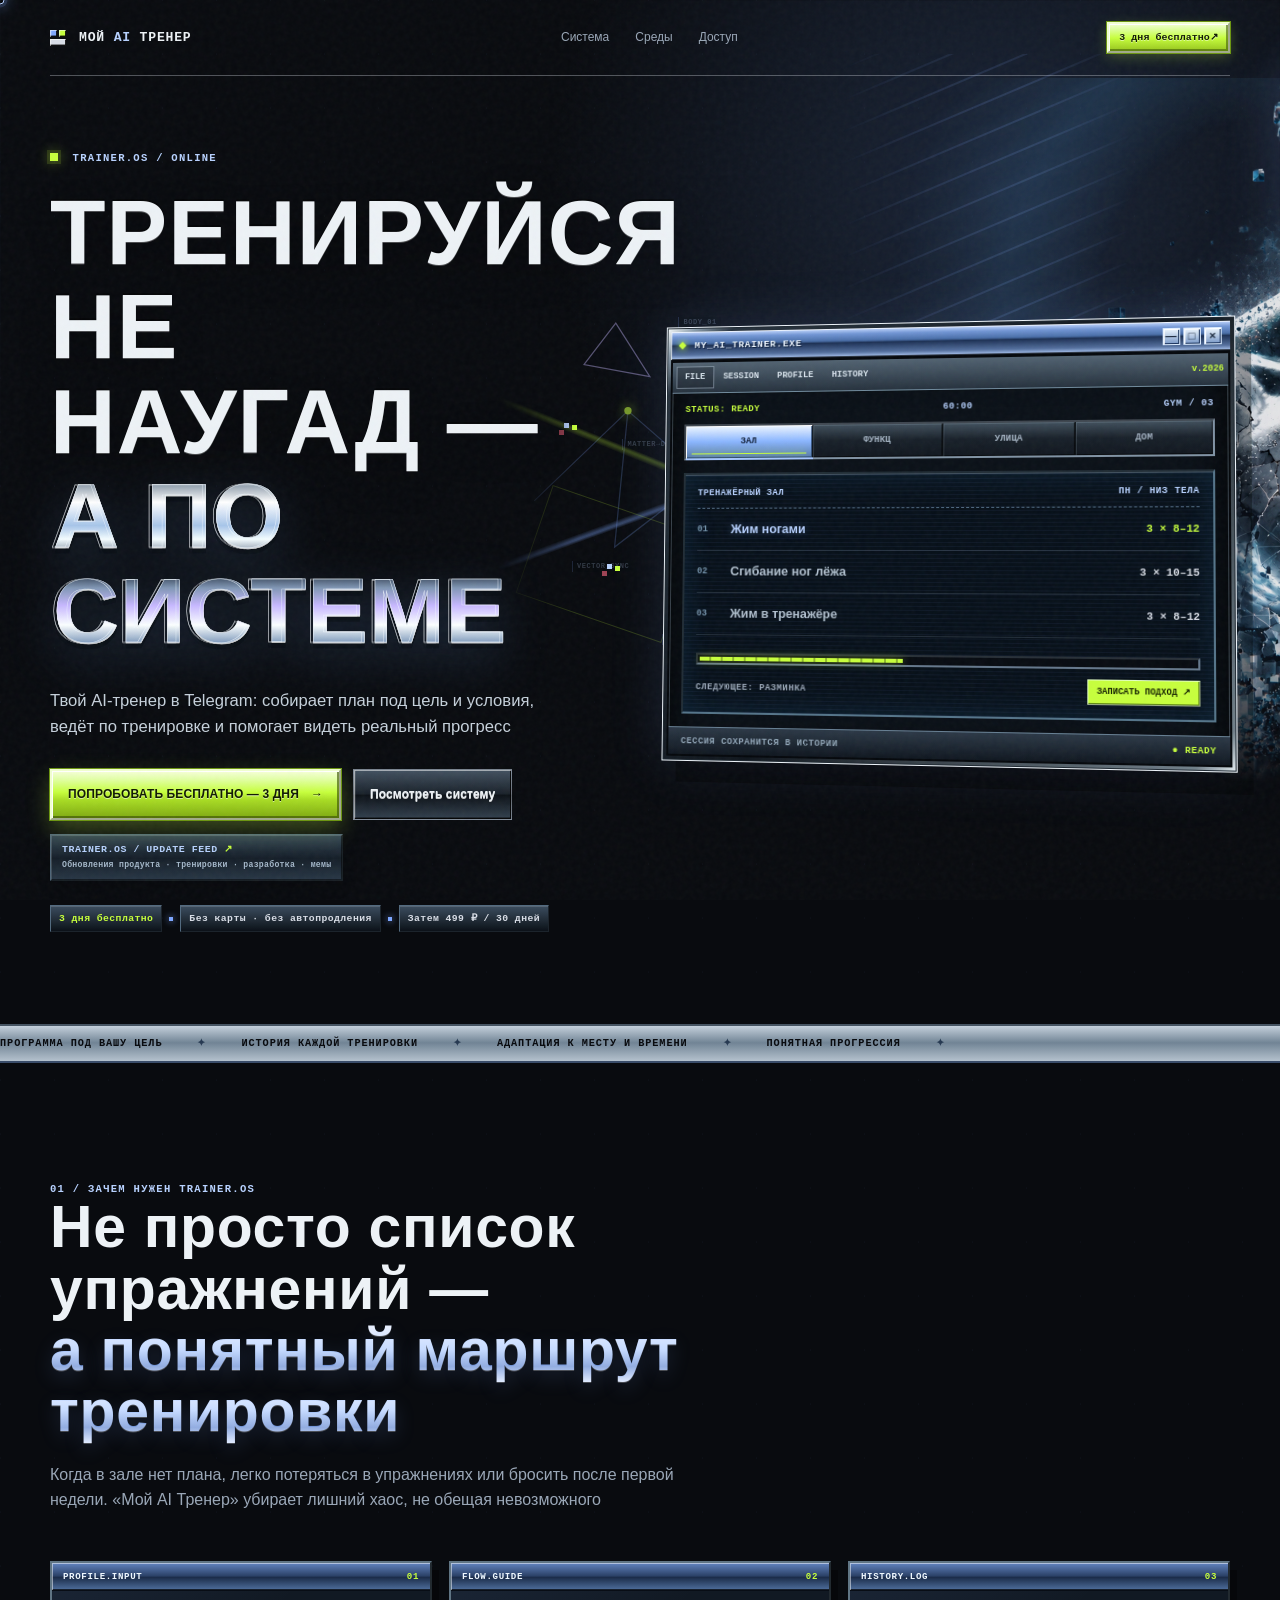
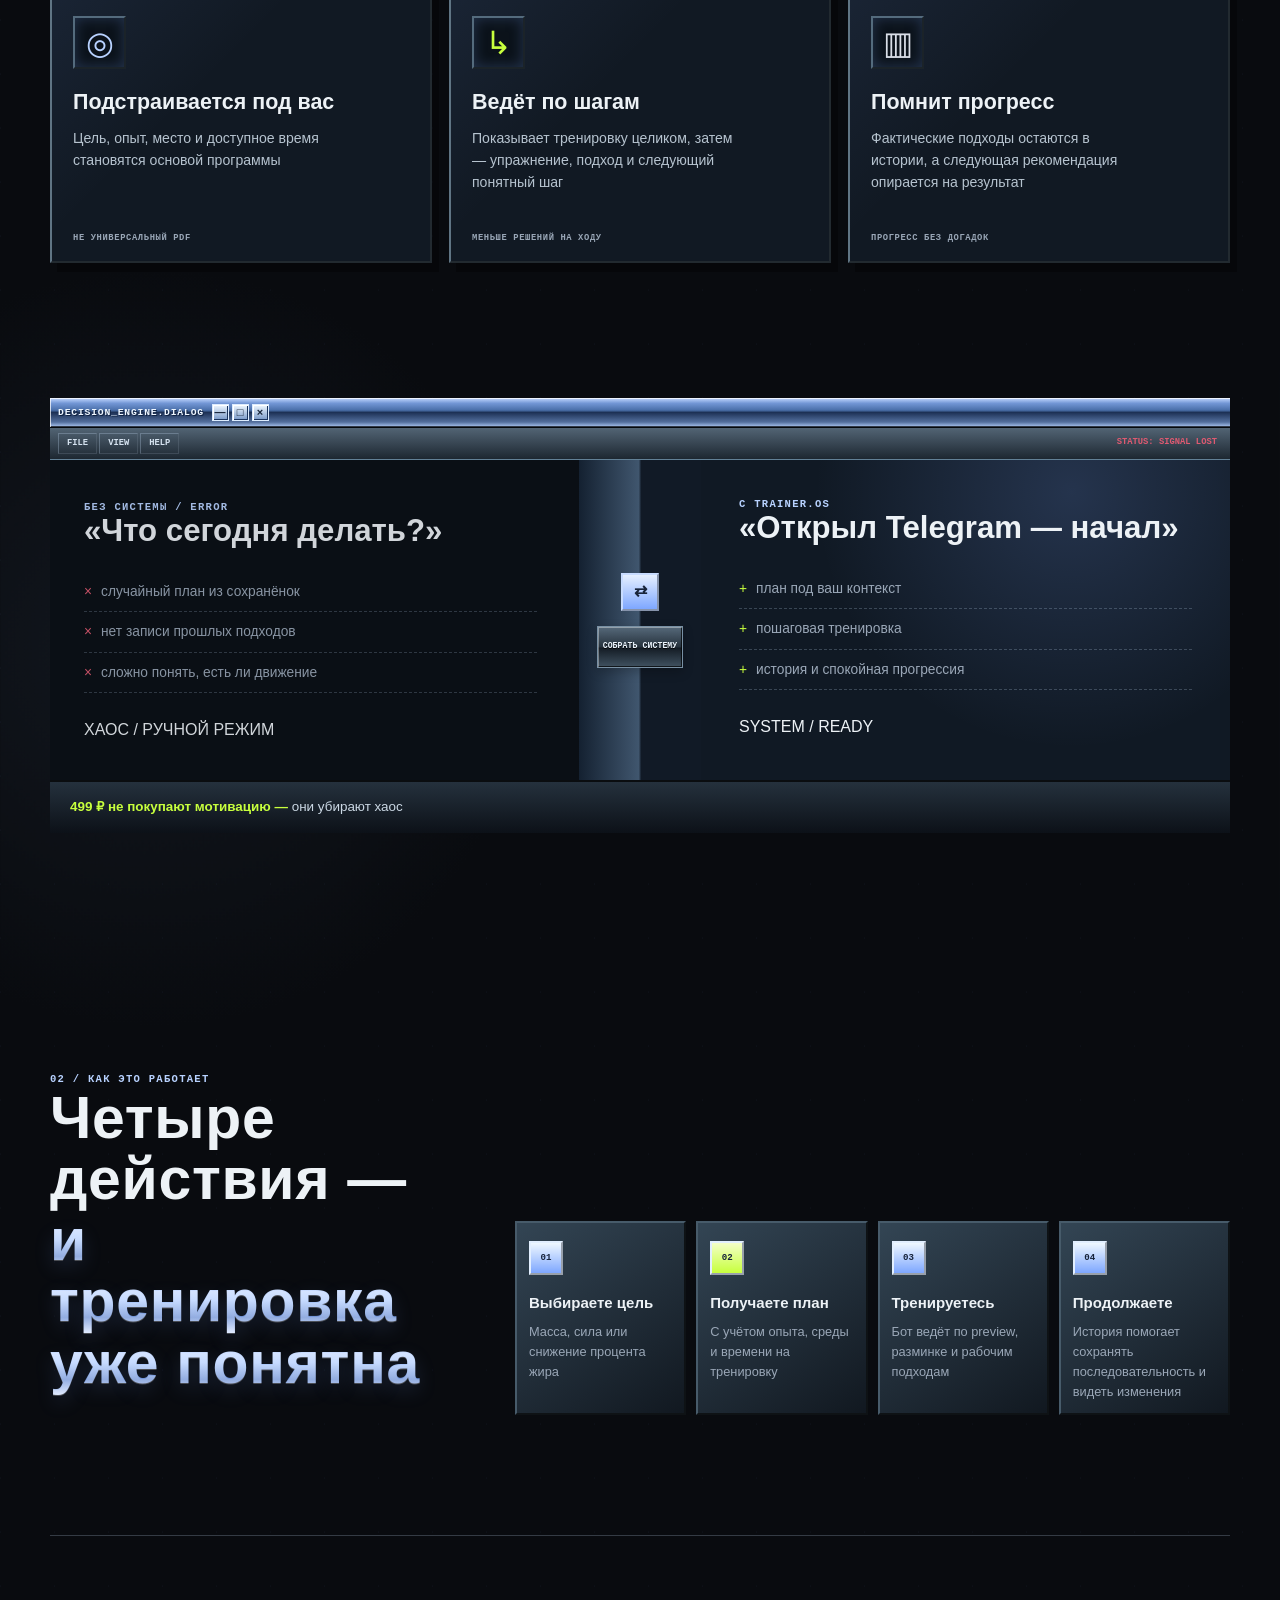
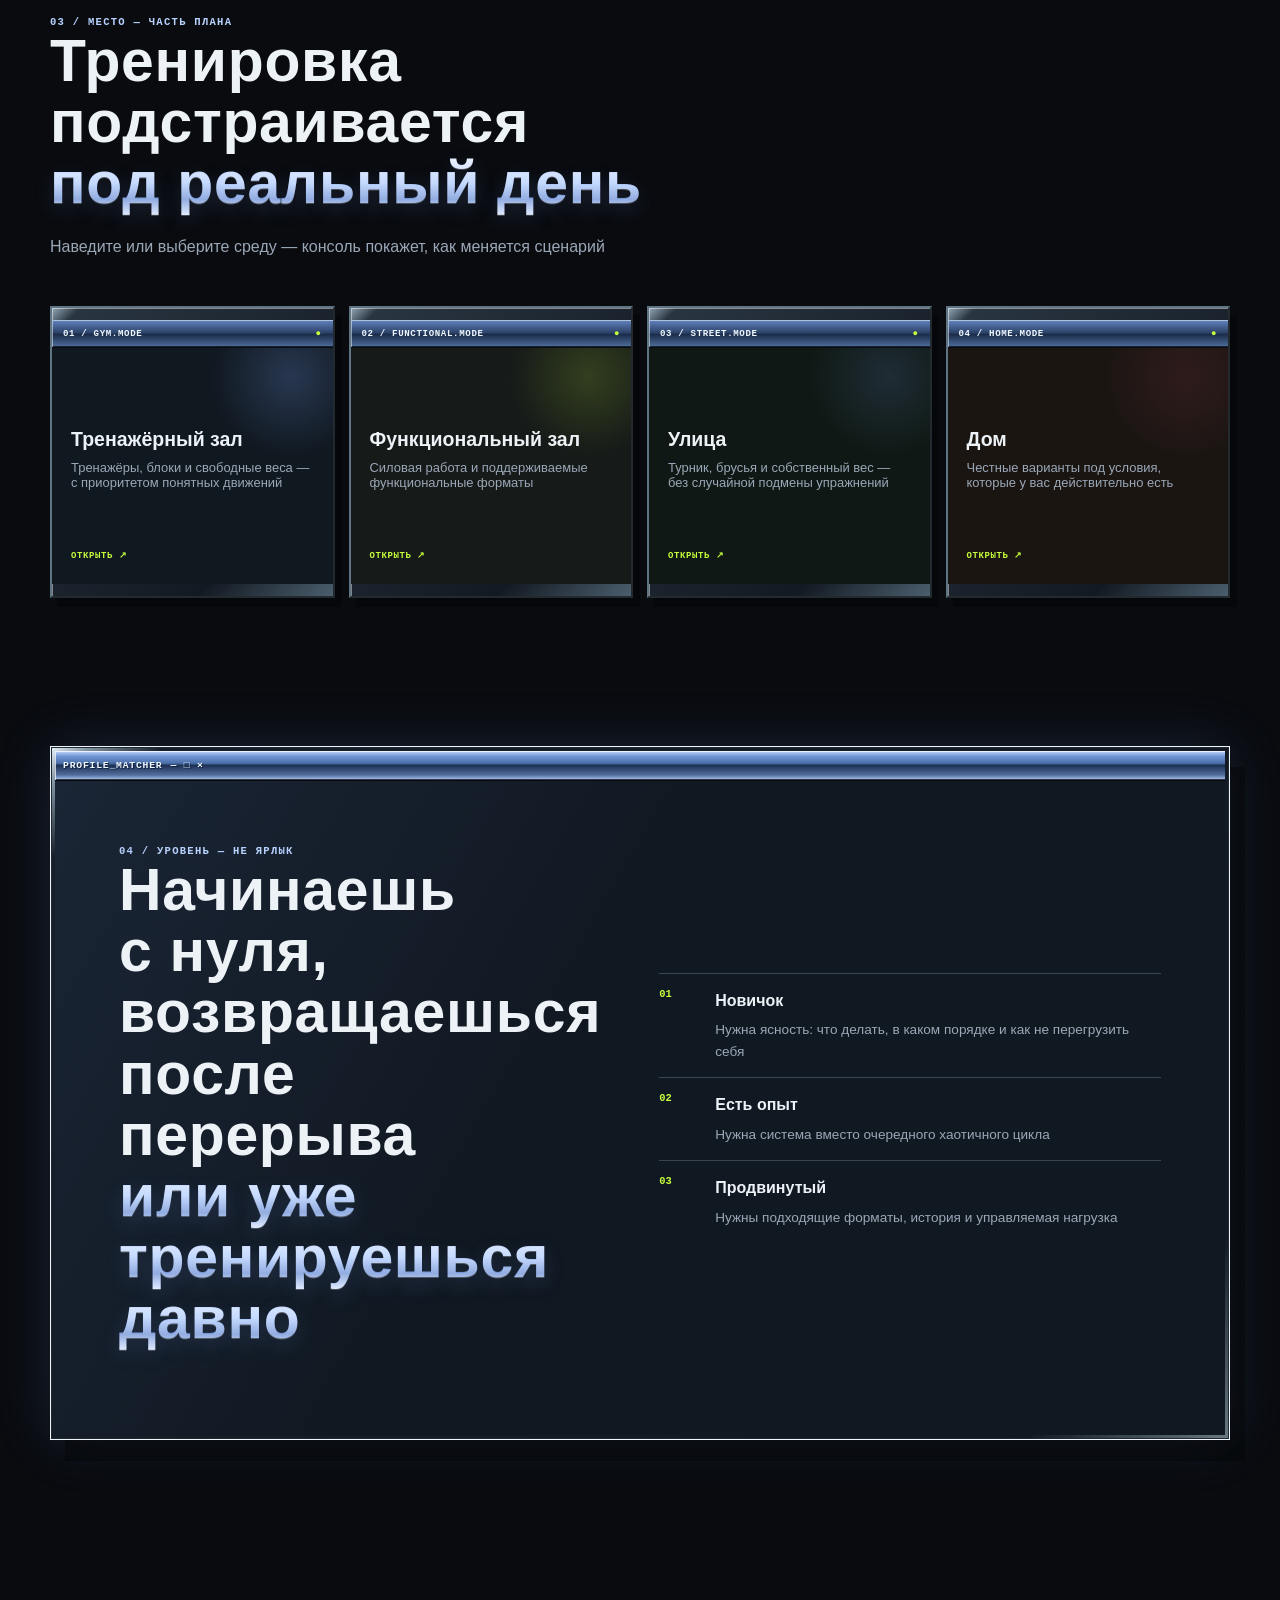
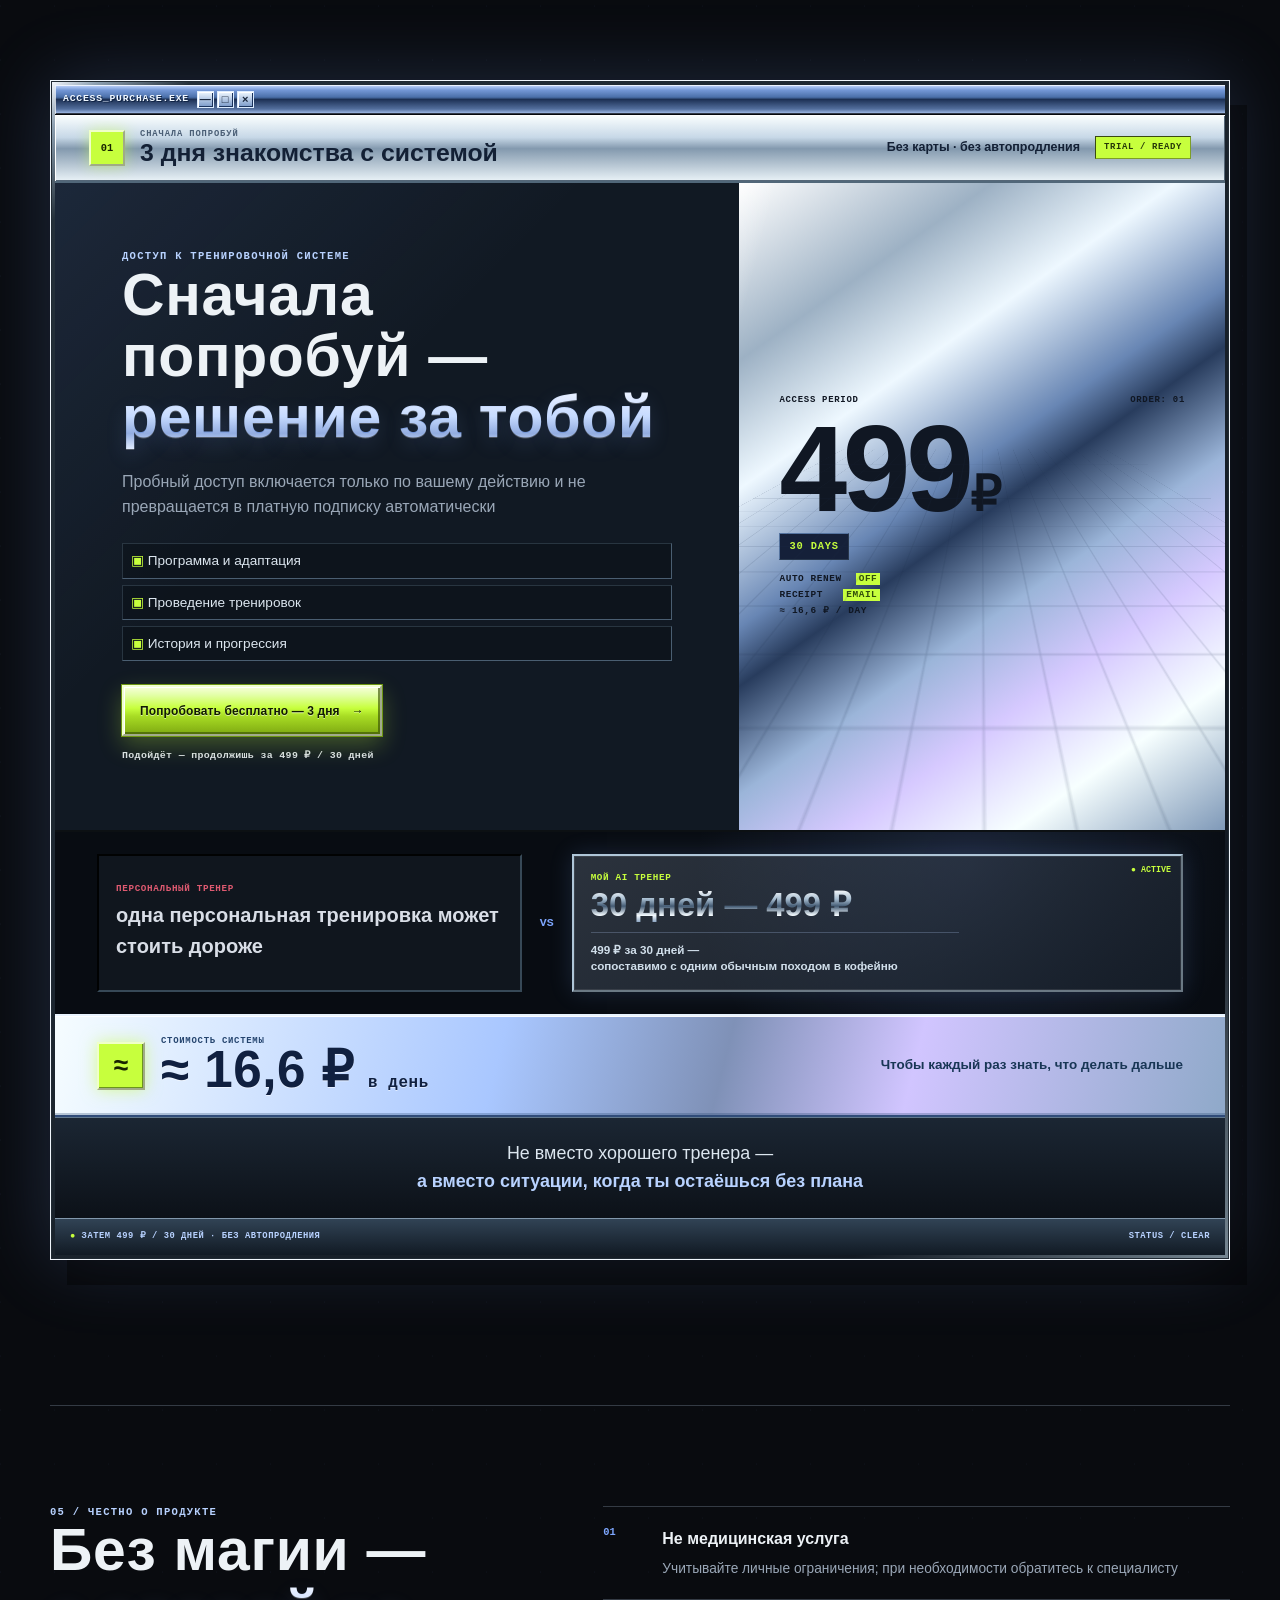
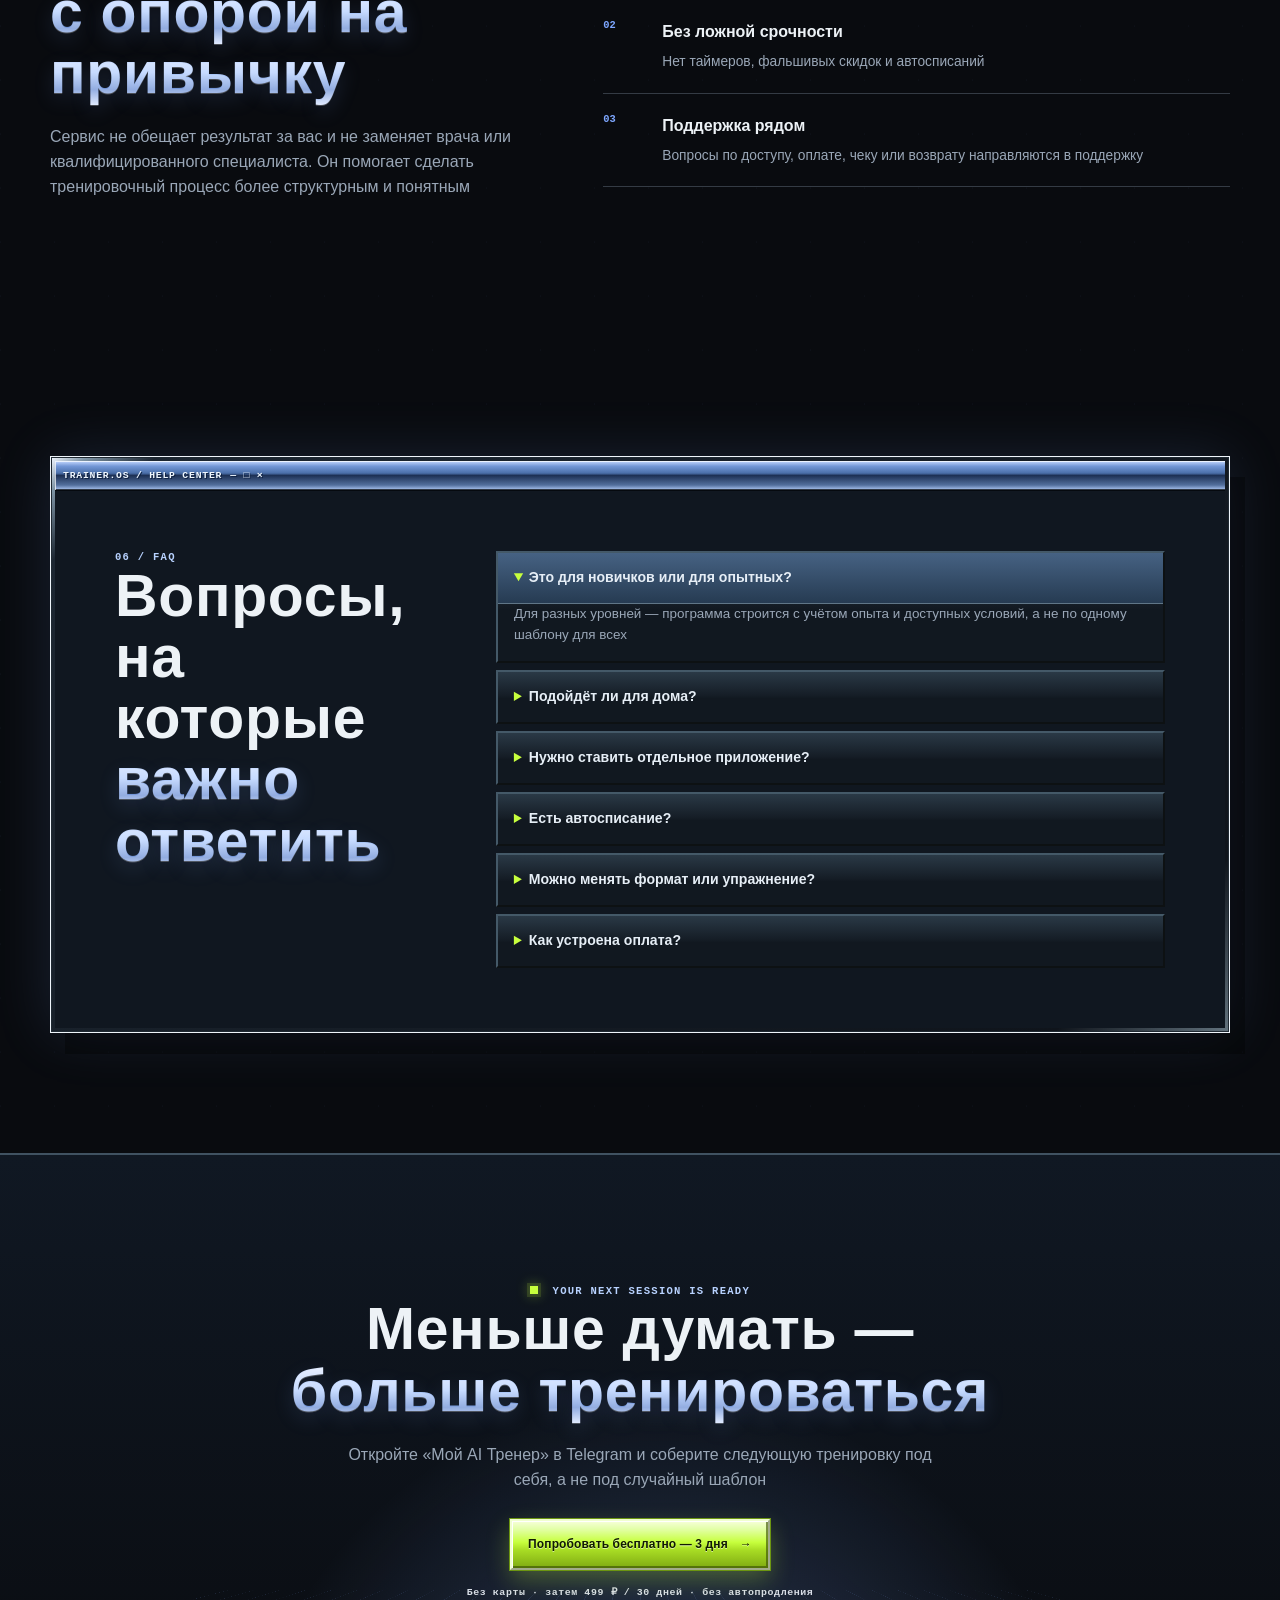
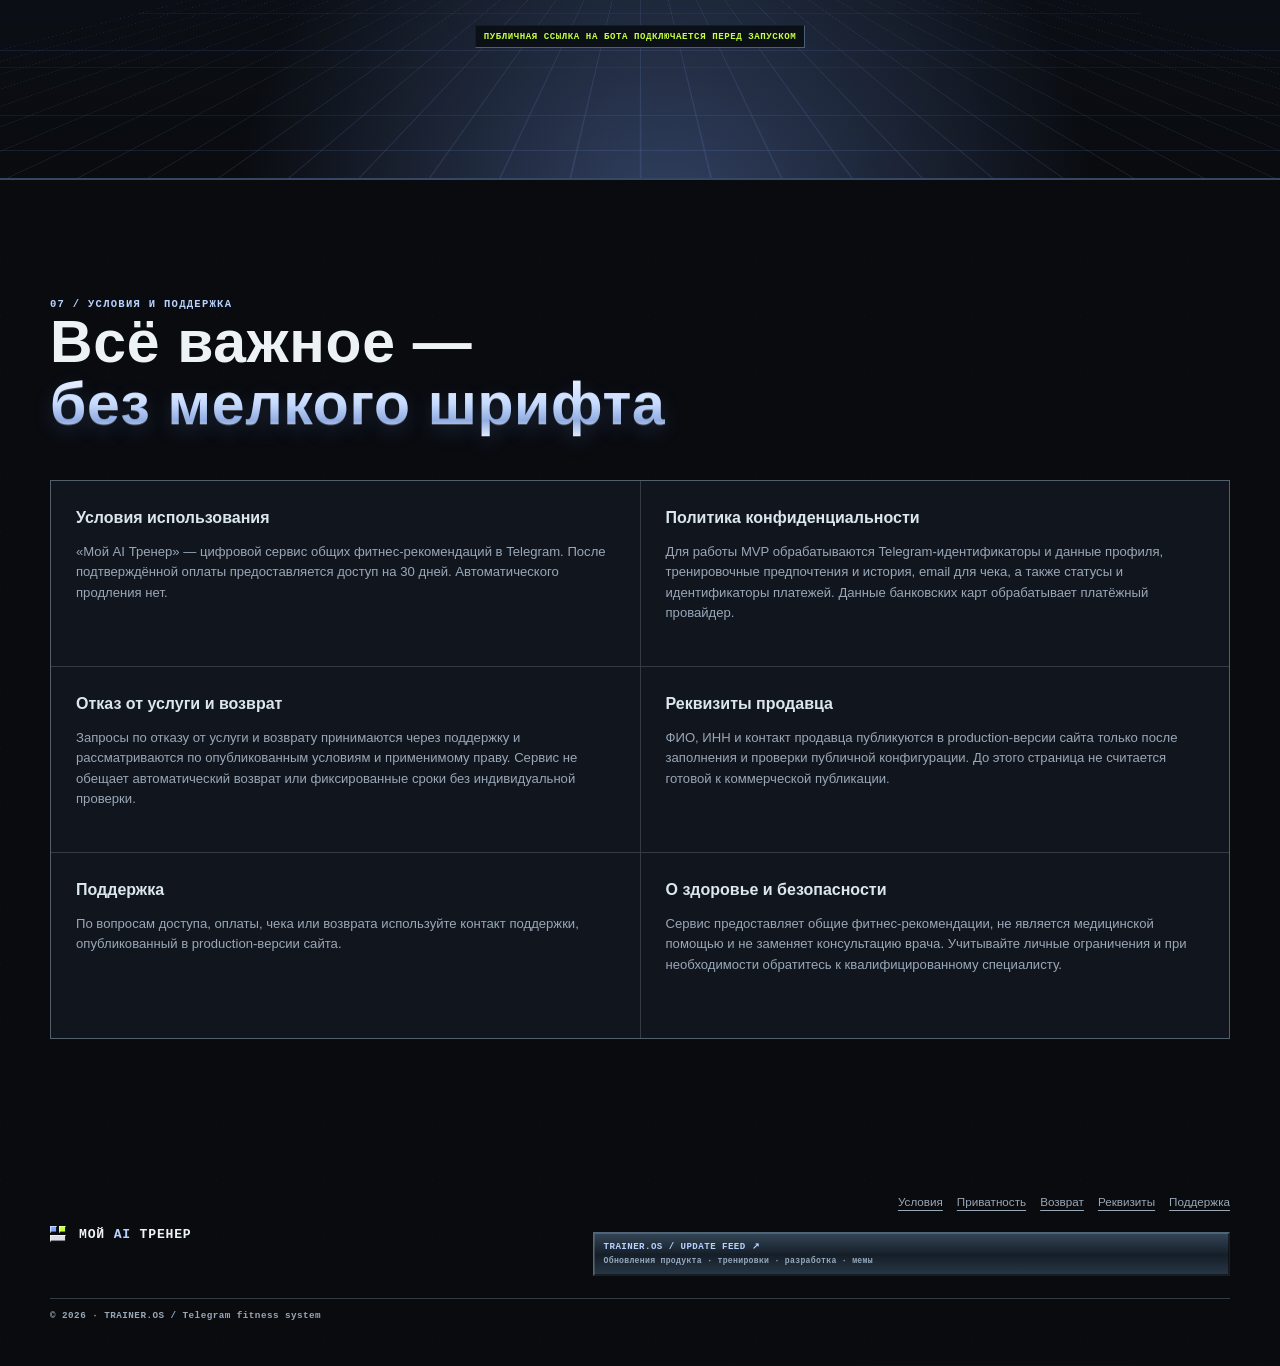
==== commit 67a158ad: "feat: promote trainer os channel" ====
--- a/landing/index.html
+++ b/landing/index.html
@@ -42,6 +42,10 @@
             <a class="button primary" data-telegram-cta href="#telegram-launch">ПОПРОБОВАТЬ БЕСПЛАТНО — 3 ДНЯ <span aria-hidden="true">→</span></a>
             <a class="button ghost" href="#system">Посмотреть систему</a>
           </div>
+          <a class="hero-community-link" href="https://t.me/traineros" target="_blank" rel="noopener noreferrer">
+            <span>TRAINER.OS / UPDATE FEED <b aria-hidden="true">↗</b></span>
+            <small>Обновления продукта · тренировки · разработка · мемы</small>
+          </a>
           <div class="hero-trust" aria-label="Ключевые условия доступа"><span><b>3 дня бесплатно</b></span><i></i><span>Без карты · без автопродления</span><i></i><span>Затем 499 ₽ / 30 дней</span></div>
         </div>
 
--- a/landing/styles.css
+++ b/landing/styles.css
@@ -78,7 +78,7 @@
 .hero-lead { max-width: 580px; color: #c6d1db; font-size: clamp(1rem, 1.3vw, 1.12rem); }.hero-actions { display: flex; flex-wrap: wrap; gap: 12px; margin-top: 29px; }
 .button { min-height: 51px; gap: 12px; }.button.primary { border: 2px outset #f1ffd0; color: #111b00; background: linear-gradient(180deg, #f7ffd9 0%, #e3ffa8 17%, var(--lime) 45%, #a8dc24 62%, #7faa12 100%); box-shadow: inset 1px 1px rgba(255,255,255,.98), inset -2px -2px rgba(58,82,4,.64), 0 0 0 1px #6c9511, 0 9px 23px rgba(199,255,61,.28); font-weight: 900; text-shadow: 0 1px rgba(255,255,255,.55); }
 .button.primary::after { position: absolute; inset: 3px -5px auto 5px; height: 1px; content: ""; background: rgba(217,222,231,.72); opacity: 0; }.button.primary:hover::after { opacity: 1; animation: cta-glitch .24s steps(2) 1; }
-.button.ghost { border-color: rgba(217,222,231,.42); color: var(--ink); background: linear-gradient(180deg, #435261, #1a222b 48%, #0d1218 52%, #344250); box-shadow: var(--bevel); }.hero-trust { display: flex; flex-wrap: wrap; align-items: center; gap: 7px; margin-top: 24px; color: var(--chrome); font: 700 .61rem/1.2 var(--mono); letter-spacing: .045em; }.hero-trust span { padding: 7px 8px; border: 1px outset #536b80; background: linear-gradient(180deg, rgba(70,91,111,.83), rgba(13,19,26,.92)); box-shadow: inset 0 1px rgba(255,255,255,.14); }.hero-trust b { color: var(--lime); }.hero-trust i { width: 4px; height: 4px; background: var(--ice); box-shadow: 0 0 7px var(--ice); }
+.button.ghost { border-color: rgba(217,222,231,.42); color: var(--ink); background: linear-gradient(180deg, #435261, #1a222b 48%, #0d1218 52%, #344250); box-shadow: var(--bevel); }.hero-community-link { display: grid; width: fit-content; max-width: 100%; gap: 5px; margin-top: 14px; padding: 9px 11px; color: #dbe9f7; border: 1px outset #506779; background: linear-gradient(180deg, #344657, #151e28 52%, #283746); box-shadow: inset 1px 1px rgba(235,246,255,.16), inset -1px -1px rgba(0,0,0,.5), 0 5px 13px rgba(0,0,0,.18); font: 700 .62rem/1.2 var(--mono); letter-spacing: .055em; text-decoration: none; transition: filter .16s ease, transform .16s ease; }.hero-community-link span { color: var(--ice-bright); }.hero-community-link b { color: var(--lime); }.hero-community-link small { color: #a5b8ca; font: 700 .51rem/1.25 var(--mono); letter-spacing: .035em; }.hero-community-link:hover { filter: brightness(1.14); transform: translateY(-1px); }.hero-community-link:active { transform: translateY(1px); }.hero-trust { display: flex; flex-wrap: wrap; align-items: center; gap: 7px; margin-top: 24px; color: var(--chrome); font: 700 .61rem/1.2 var(--mono); letter-spacing: .045em; }.hero-trust span { padding: 7px 8px; border: 1px outset #536b80; background: linear-gradient(180deg, rgba(70,91,111,.83), rgba(13,19,26,.92)); box-shadow: inset 0 1px rgba(255,255,255,.14); }.hero-trust b { color: var(--lime); }.hero-trust i { width: 4px; height: 4px; background: var(--ice); box-shadow: 0 0 7px var(--ice); }
 .hero-copy { position: relative; z-index: 4; }
 .hero-statue { position: absolute; z-index: 0; top: -94px; right: min(-270px, -16vw); width: min(660px, 53vw); height: min(800px, 108%); overflow: hidden; opacity: .9; pointer-events: none; transform: translate3d(var(--statue-x, 0), calc(var(--statue-y, 0) + var(--statue-scroll-y, 0px)), 0); transform-origin: right center; transition: transform .22s ease-out, opacity .3s ease; mask-image: linear-gradient(90deg, transparent 0%, rgba(0,0,0,.54) 20%, #000 43%, #000 80%, transparent 100%), linear-gradient(180deg, transparent 0%, #000 13%, #000 81%, transparent 100%); mask-composite: intersect; animation: statue-reveal 1.1s cubic-bezier(.2,.8,.2,1) both; }
 .hero-statue::before { position: absolute; inset: 12% 0 8% 4%; z-index: 1; content: ""; background: radial-gradient(ellipse at 68% 35%, transparent 32%, rgba(91,180,255,.18) 48%, transparent 68%); mix-blend-mode: screen; }
@@ -128,7 +128,7 @@
 
 .legal-section { padding-top: 118px; }.legal-header { max-width: 620px; }.legal-grid { display: grid; grid-template-columns: repeat(2, 1fr); gap: 1px; margin-top: 46px; border: 1px solid var(--line); background: var(--line); }.legal-grid article { min-height: 185px; padding: 25px; background: #11161e; scroll-margin-top: 20px; }.legal-grid h3 { margin-bottom: 11px; color: #dce6ef; font-size: 1rem; }.legal-grid p { margin: 0; color: var(--muted); font-size: .82rem; }.site-footer { display: grid; grid-template-columns: 1fr auto; gap: 22px; padding: 34px 0 46px; color: var(--muted); font-size: .73rem; }.site-footer nav { display: flex; flex-wrap: wrap; justify-content: flex-end; gap: 14px; }.site-footer nav a { color: inherit; text-underline-offset: 4px; }.site-footer p { grid-column: 1 / -1; margin: 0; padding-top: 12px; border-top: 1px solid var(--line); font: 700 .58rem/1 var(--mono); letter-spacing: .05em; }
 .community-link { display: grid; flex-basis: 100%; gap: 4px; margin-top: 7px; padding: 8px 10px; color: #cddae7 !important; border: 1px outset #506779; background: linear-gradient(180deg, #344657, #151e28 52%, #283746); box-shadow: inset 1px 1px rgba(235,246,255,.16), inset -1px -1px rgba(0,0,0,.5); font: 700 .57rem/1.25 var(--mono); letter-spacing: .05em; text-decoration: none; transition: filter .16s ease, transform .16s ease; }.community-link b { color: var(--ice-bright); font: inherit; }.community-link small { color: #96aabd; font: 700 .51rem/1.3 var(--mono); letter-spacing: .035em; }.community-link:hover { filter: brightness(1.14); transform: translateY(-1px); }.community-link:active { transform: translateY(1px); }
-.button:focus-visible, .header-cta:focus-visible, .main-nav a:focus-visible, .community-link:focus-visible, summary:focus-visible, .training-tabs button:focus-visible, .chaos-trigger:focus-visible { outline: 3px solid var(--lime); outline-offset: 4px; }
+.button:focus-visible, .header-cta:focus-visible, .main-nav a:focus-visible, .hero-community-link:focus-visible, .community-link:focus-visible, summary:focus-visible, .training-tabs button:focus-visible, .chaos-trigger:focus-visible { outline: 3px solid var(--lime); outline-offset: 4px; }
 
 @keyframes pulse { 50% { opacity: .42; box-shadow: 0 0 0 7px rgba(199,255,61,0), 0 0 3px rgba(199,255,61,.2); } }
 @keyframes ticker { to { transform: translateX(-35%); } }
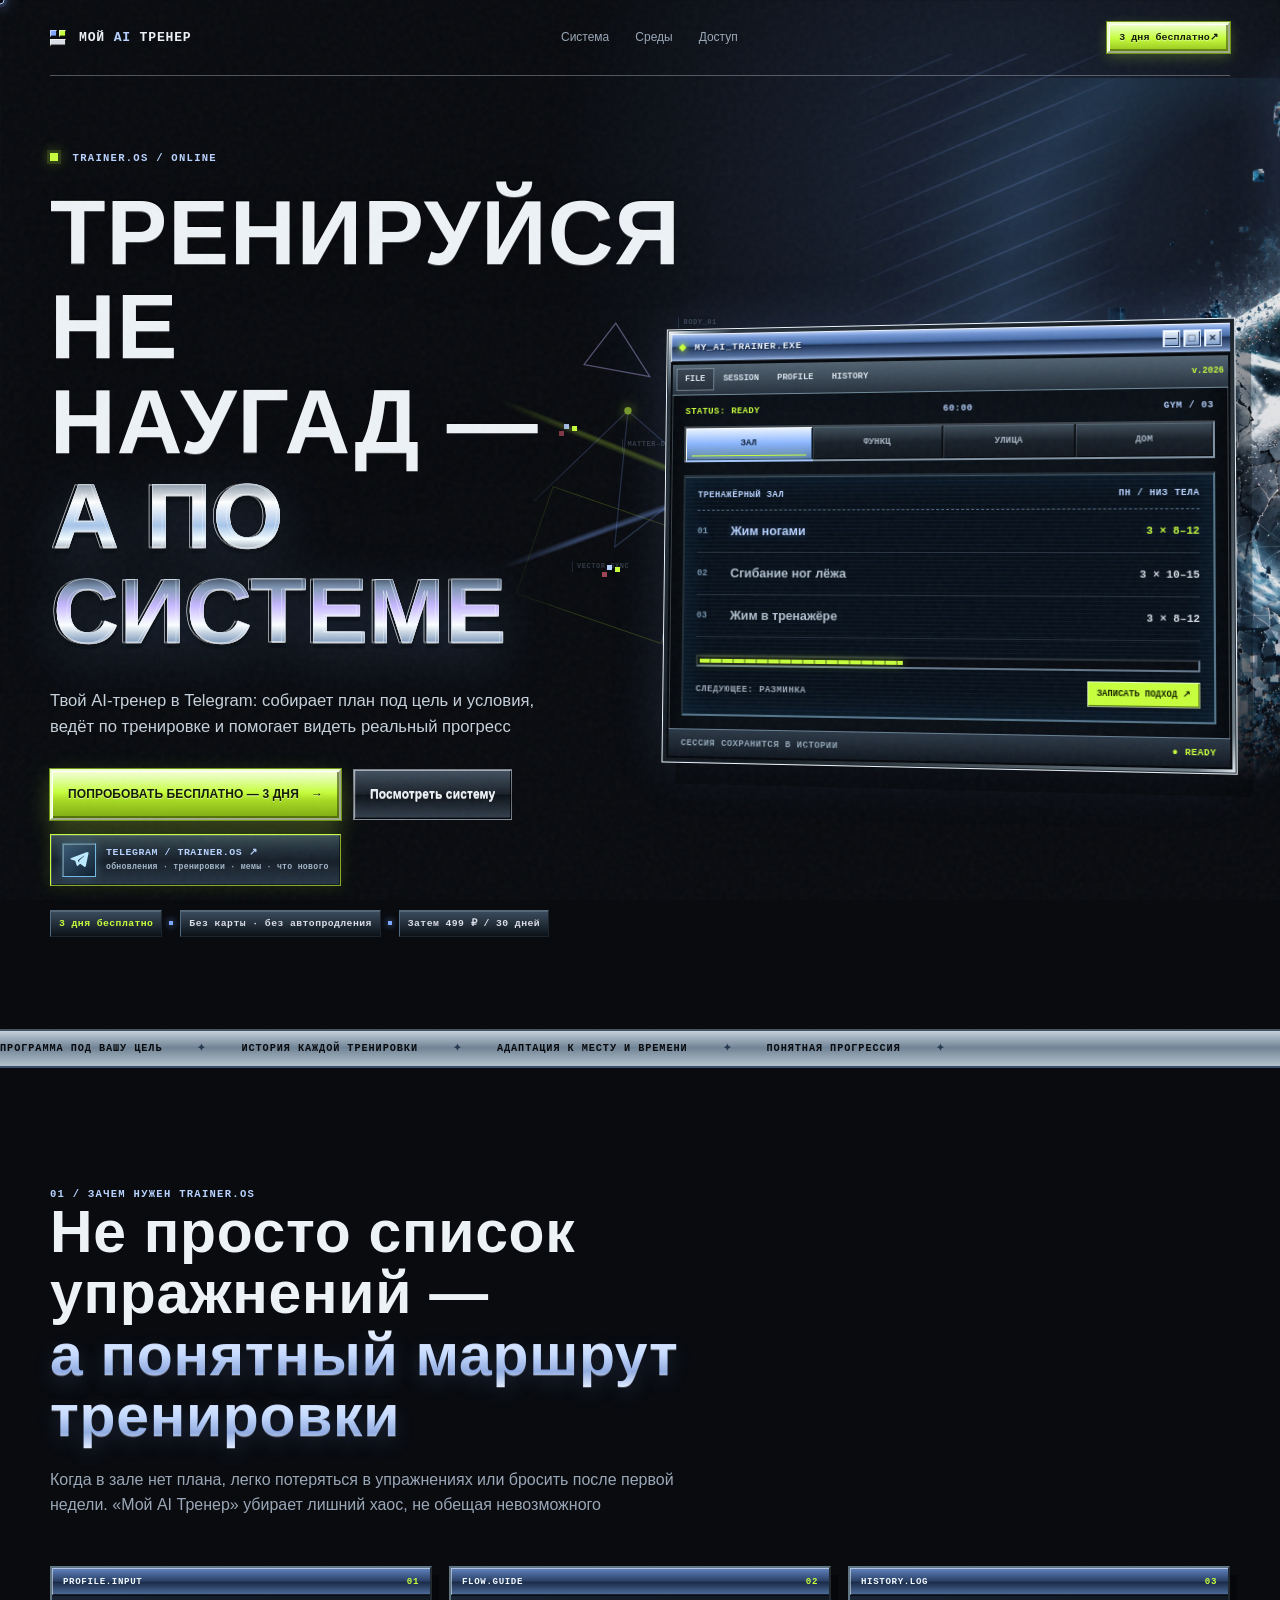
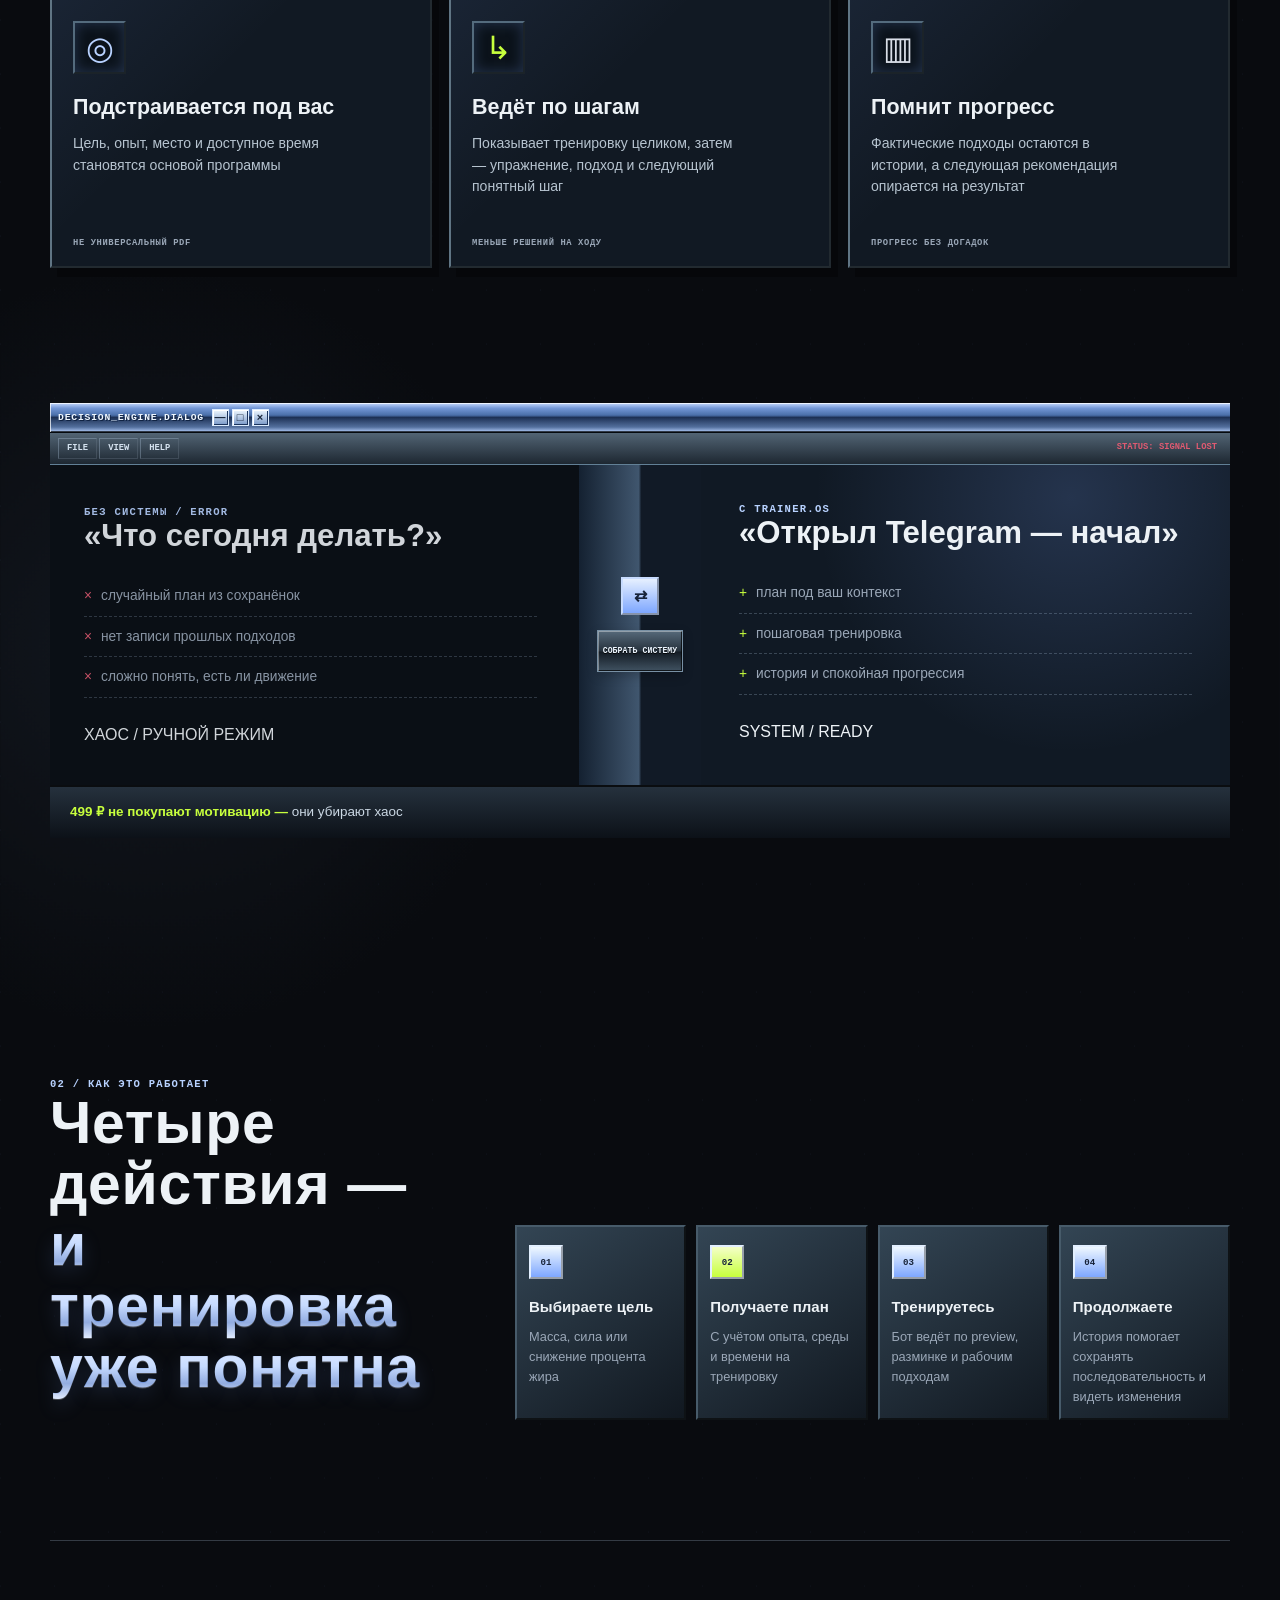
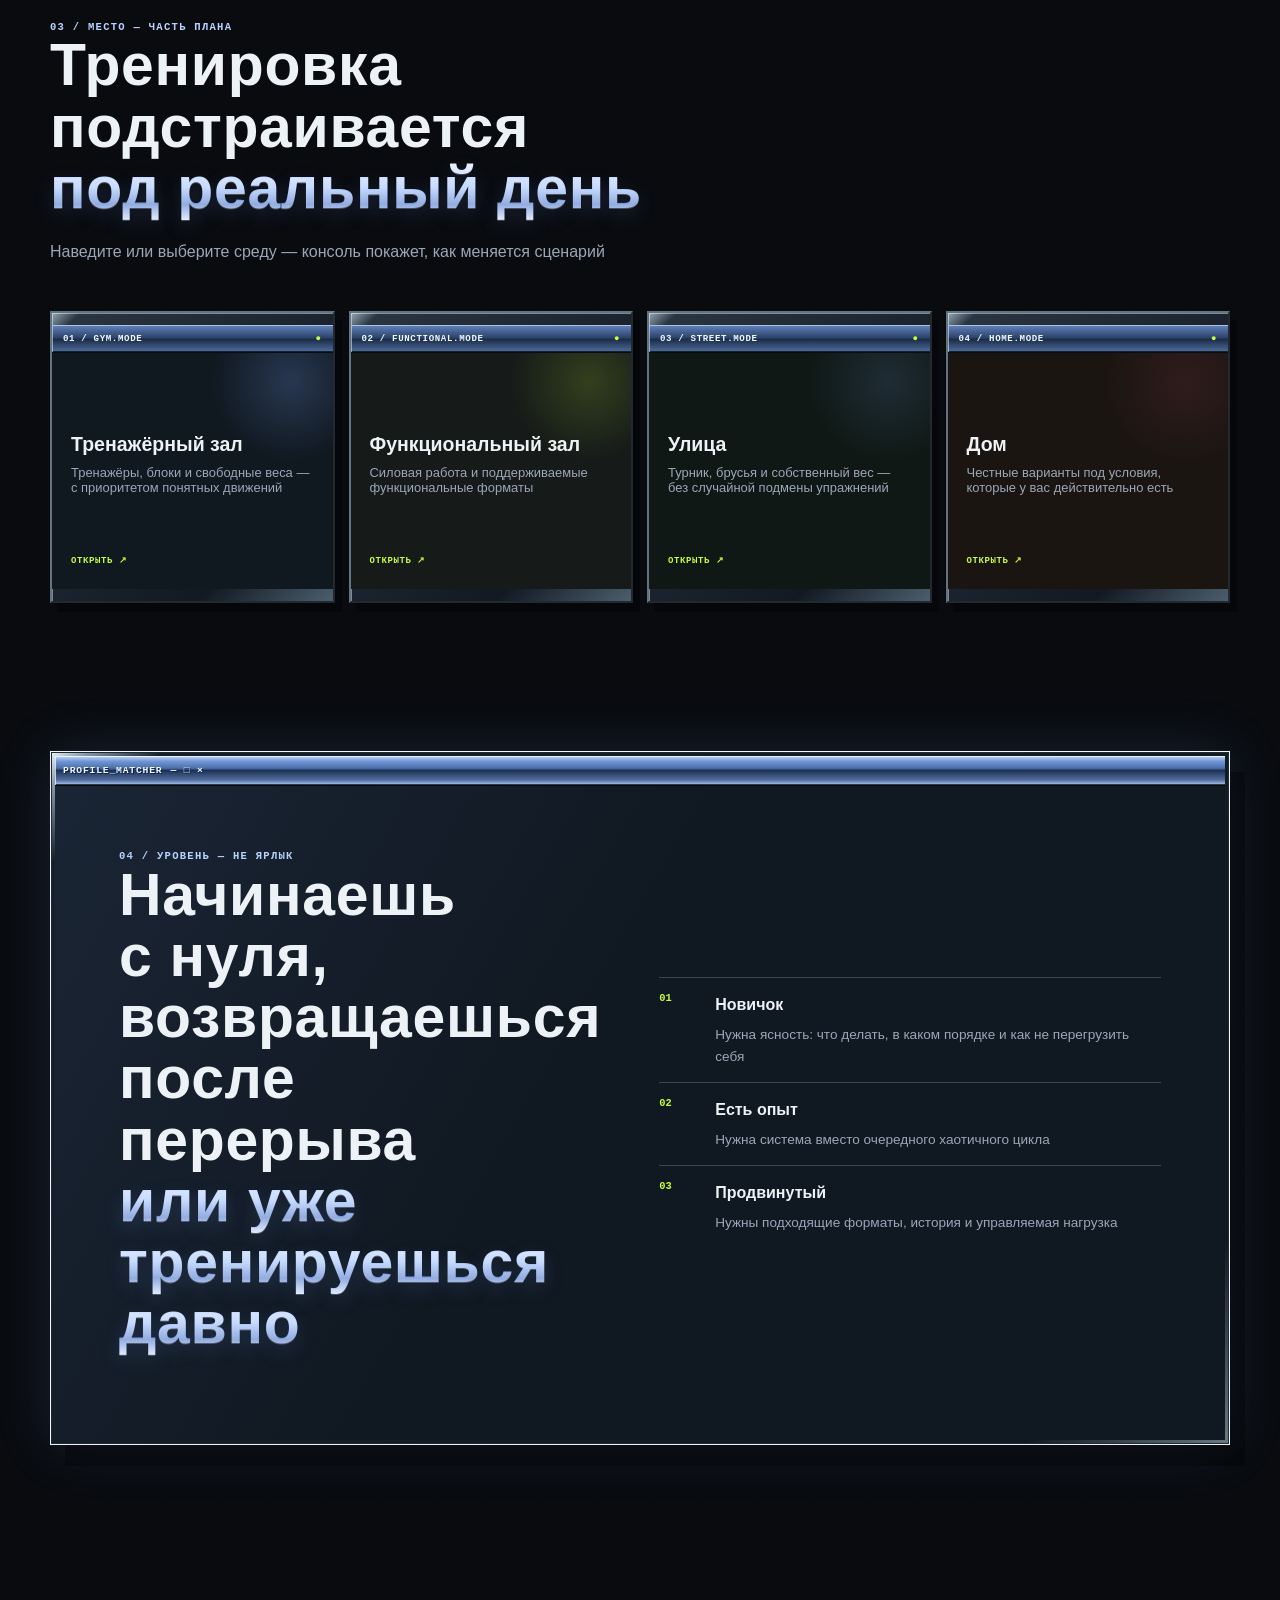
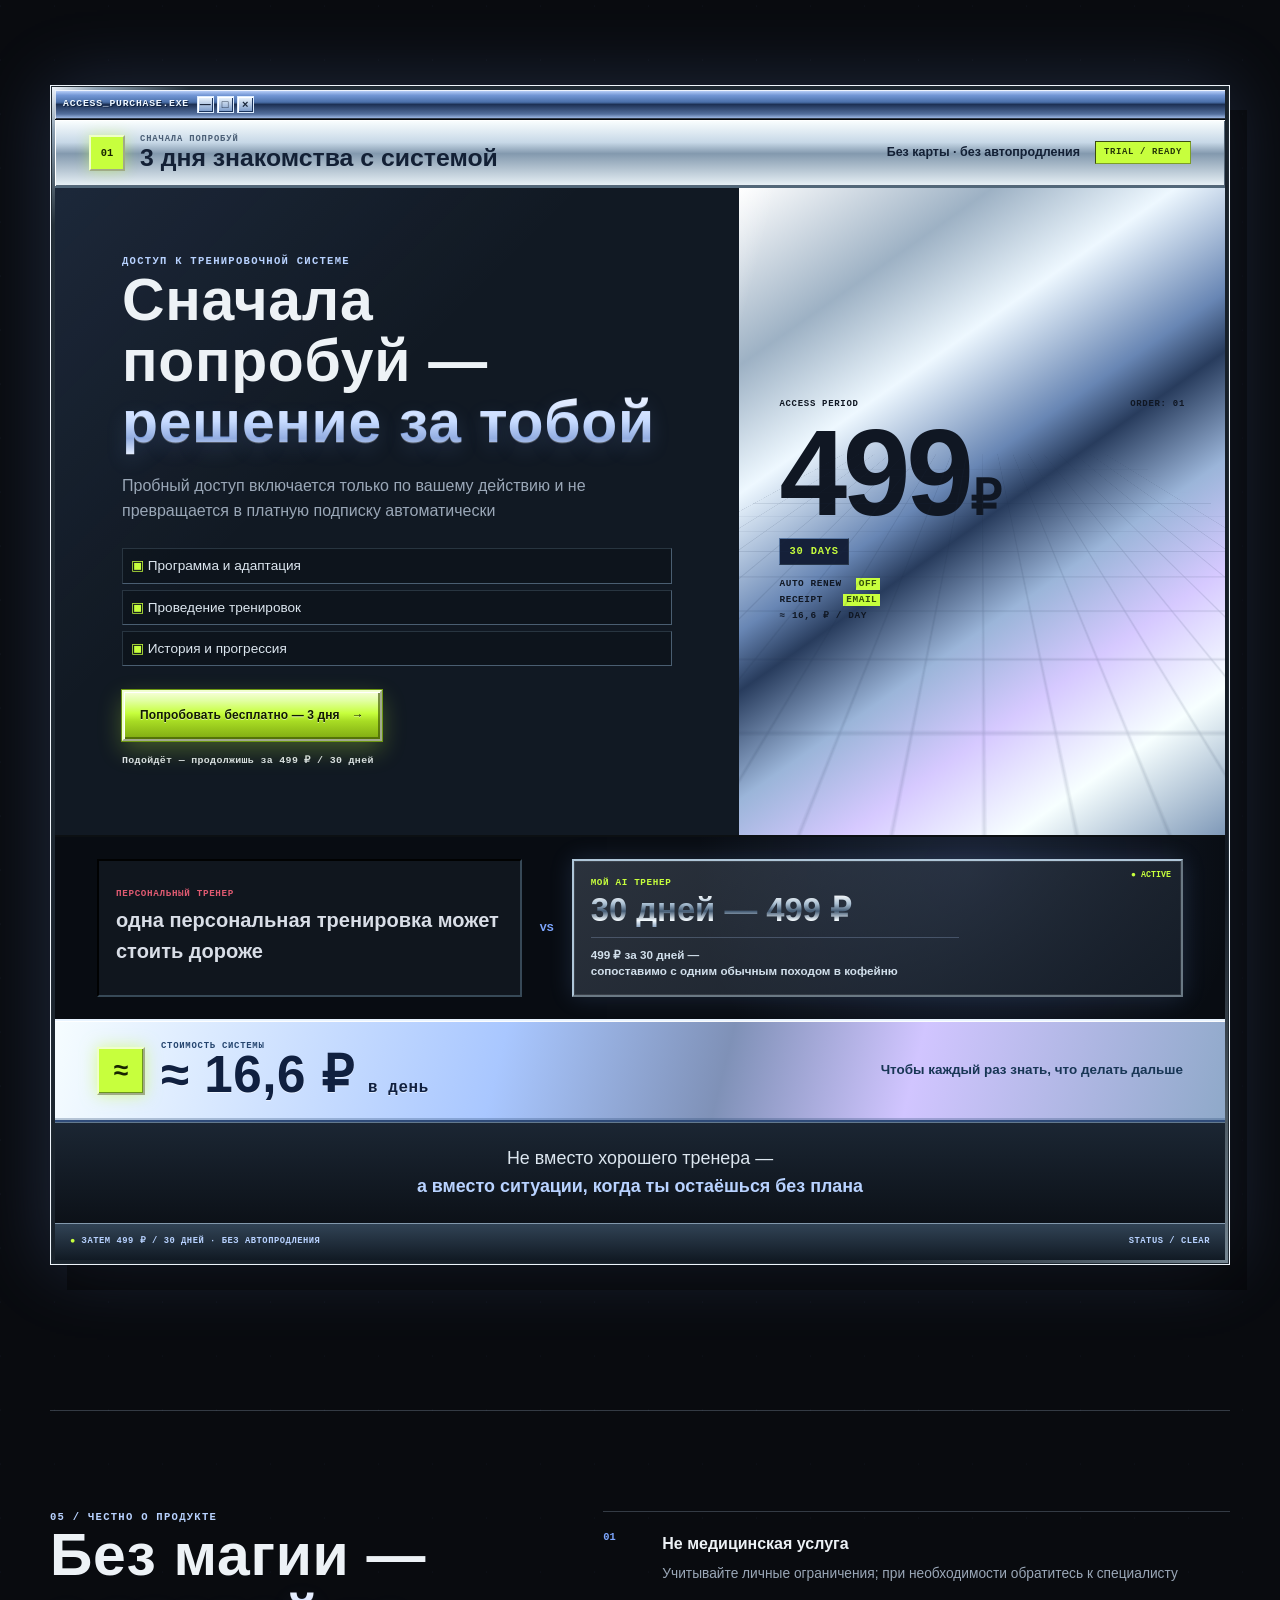
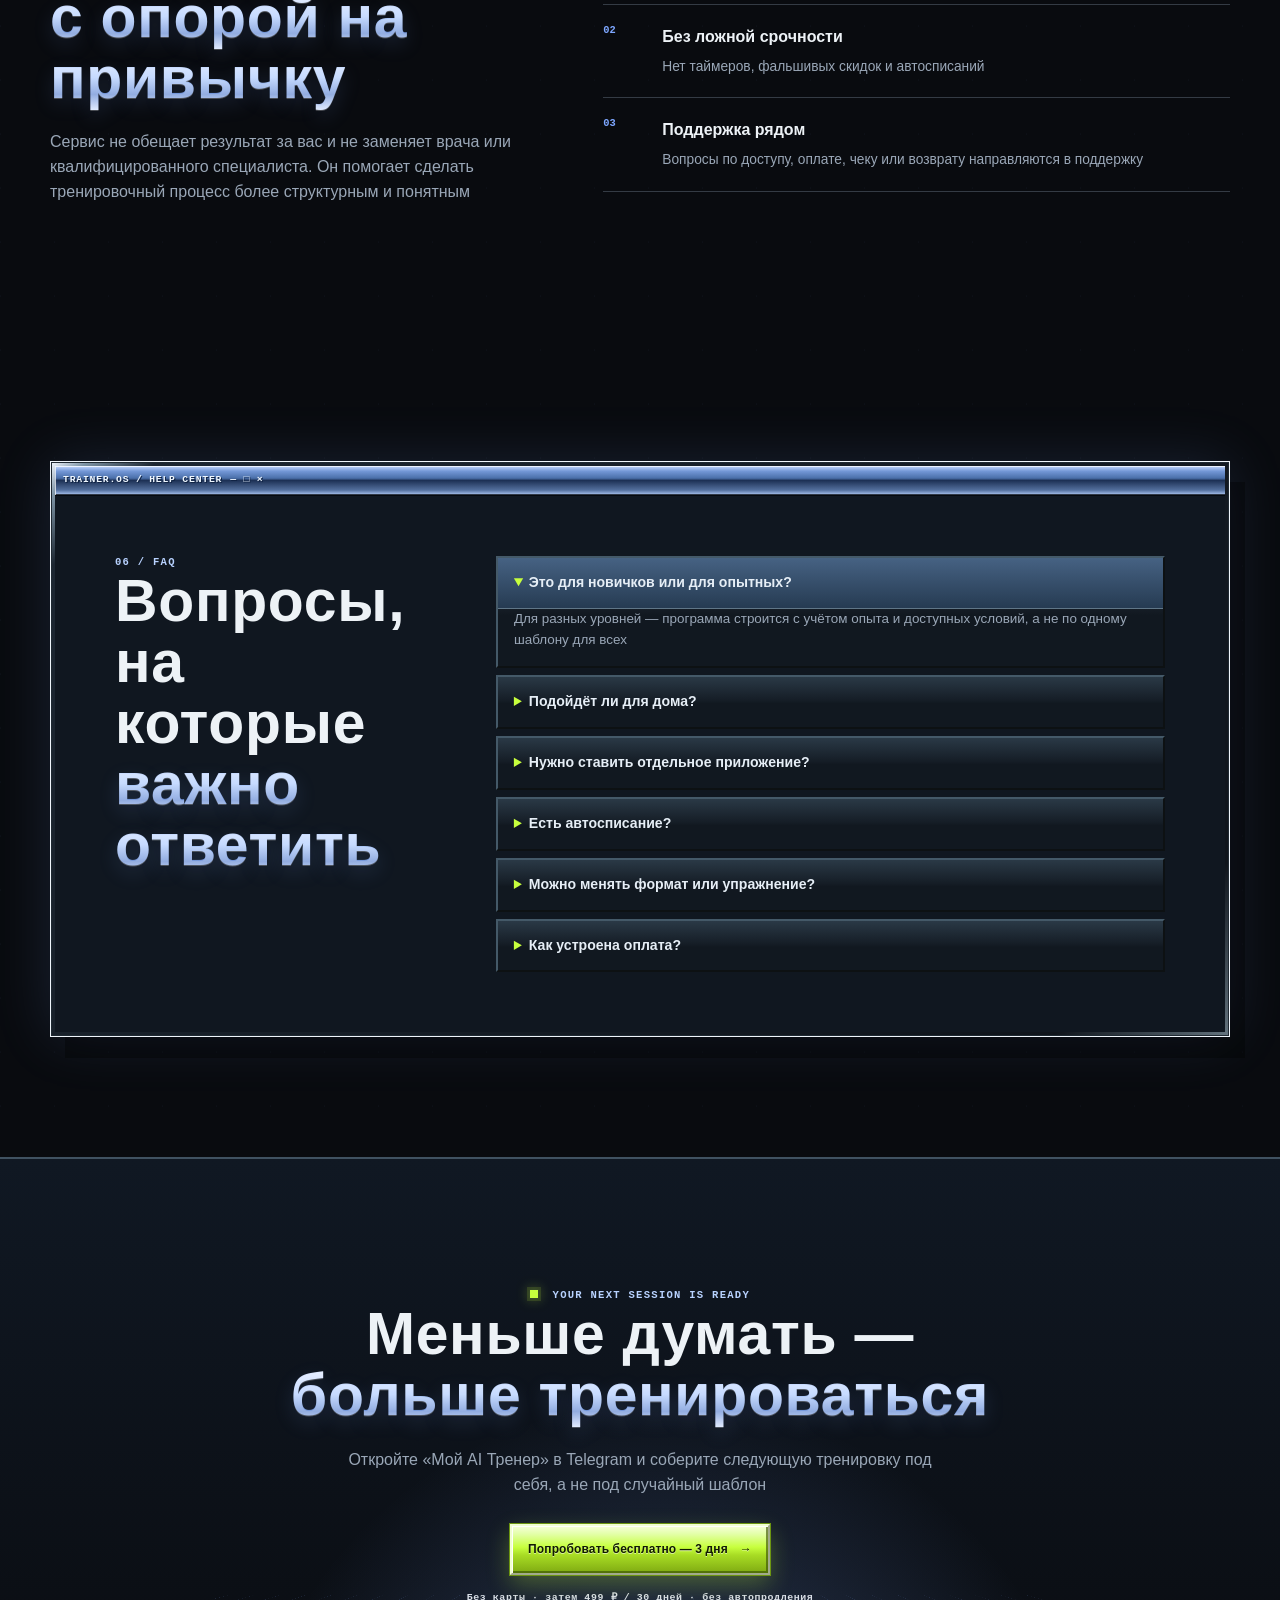
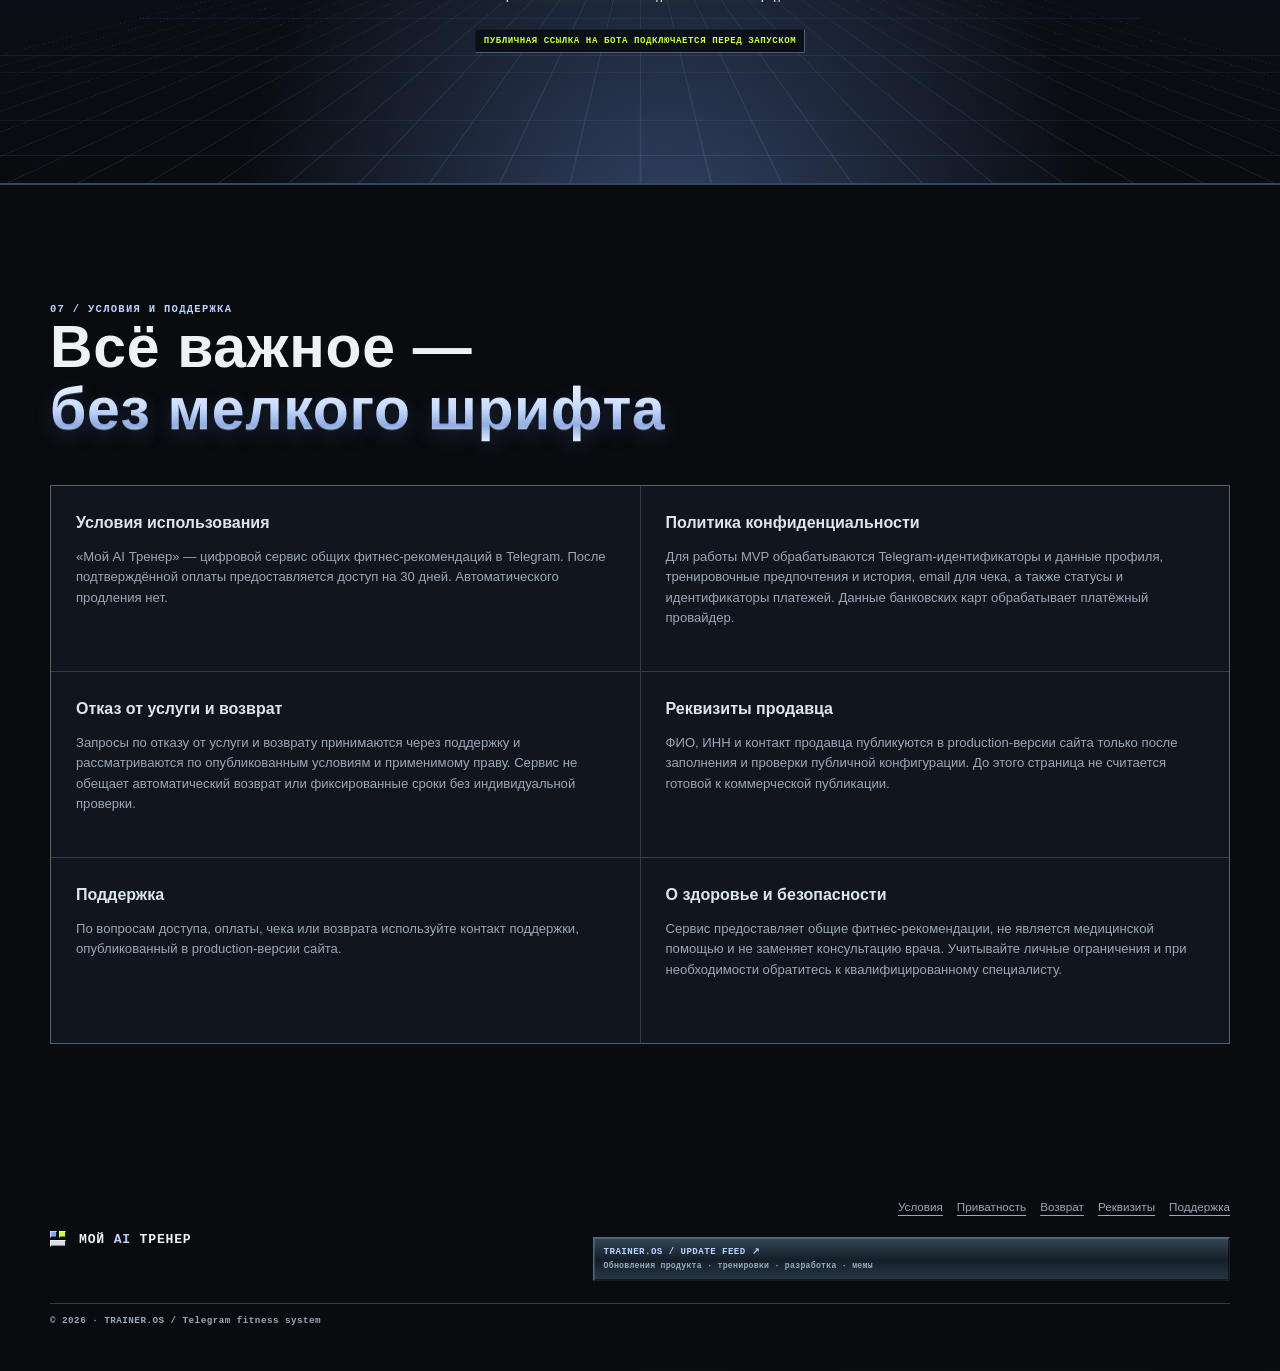
==== commit 26e1e95f: "feat: add hero telegram channel block" ====
--- a/landing/index.html
+++ b/landing/index.html
@@ -42,9 +42,9 @@
             <a class="button primary" data-telegram-cta href="#telegram-launch">ПОПРОБОВАТЬ БЕСПЛАТНО — 3 ДНЯ <span aria-hidden="true">→</span></a>
             <a class="button ghost" href="#system">Посмотреть систему</a>
           </div>
-          <a class="hero-community-link" href="https://t.me/traineros" target="_blank" rel="noopener noreferrer">
-            <span>TRAINER.OS / UPDATE FEED <b aria-hidden="true">↗</b></span>
-            <small>Обновления продукта · тренировки · разработка · мемы</small>
+          <a class="hero-community-link" href="https://t.me/traineros" target="_blank" rel="noopener noreferrer" aria-label="Открыть канал TRAINER.OS в Telegram">
+            <svg class="telegram-plane" viewBox="0 0 24 24" aria-hidden="true" focusable="false"><path d="M21.7 2.4 2.8 9.7c-1.3.5-1.3 1.3-.2 1.7l4.8 1.5 1.8 5.5c.2.6.1.8.8.8.5 0 .7-.2 1-.5l2.4-2.3 5 3.7c.9.5 1.5.3 1.8-.8l3.2-15c.4-1.4-.5-2-1.5-1.6Zm-11.1 10L17.8 7c.3-.2.6-.1.4.1l-5.9 5.6-.2 2.7-1.5-3Z" /></svg>
+            <span><b>TELEGRAM / TRAINER.OS ↗</b><small>обновления · тренировки · мемы · что нового</small></span>
           </a>
           <div class="hero-trust" aria-label="Ключевые условия доступа"><span><b>3 дня бесплатно</b></span><i></i><span>Без карты · без автопродления</span><i></i><span>Затем 499 ₽ / 30 дней</span></div>
         </div>
--- a/landing/styles.css
+++ b/landing/styles.css
@@ -163,6 +163,10 @@
 }
 .price-compare .current p { max-width: 23rem; margin: 3px 0 0; padding-top: 9px; color: #d1dfeb; border-top: 1px solid rgba(184,210,255,.24); font-size: .73rem; font-weight: 700; line-height: 1.34; }
 
+.hero-community-link { grid-template-columns: 34px minmax(0, 1fr); gap: 10px; align-items: center; padding: 8px 11px; border-color: var(--lime); box-shadow: inset 1px 1px rgba(235,246,255,.16), inset -1px -1px rgba(0,0,0,.5), 0 0 15px rgba(199,255,61,.16), 0 5px 13px rgba(0,0,0,.18); transition: filter .16s ease, transform .16s ease, box-shadow .16s ease; }.telegram-plane { display: block; width: 34px; height: 34px; padding: 6px; color: #bceaff; border: 1px inset #72b9e4; background: linear-gradient(145deg, #395b78, #102131); box-shadow: inset 1px 1px rgba(255,255,255,.32), 0 0 10px rgba(126,207,255,.28); }.telegram-plane path { fill: currentColor; }.hero-community-link span { display: grid; gap: 4px; min-width: 0; }.hero-community-link b { color: var(--ice-bright); font: inherit; }.hero-community-link:hover { filter: brightness(1.12); transform: translateY(-1px); box-shadow: inset 1px 1px rgba(235,246,255,.24), inset -1px -1px rgba(0,0,0,.5), 0 0 21px rgba(199,255,61,.3), 0 7px 15px rgba(0,0,0,.24); }
+
+@media (max-width: 640px) { .hero-community-link { width: 100%; } }
+
 @media (prefers-reduced-motion: reduce) {
   *, *::before, *::after { animation-duration: .01ms !important; animation-iteration-count: 1 !important; scroll-behavior: auto !important; transition-duration: .01ms !important; }
   .os-cursor { display: none !important; }.has-os-cursor, .has-os-cursor a, .has-os-cursor button { cursor: auto; }.hero-machine, .hero-machine:hover { transform: none; }.hero-statue { transform: none; }.mirror-chrome::after, .statue-decay::before, .statue-decay::after { display:none; }.marble-dust i, .pixel-decay i, .data-fragments span { animation:none !important; opacity:.18; transform:none !important; }.geometry-drift { animation:none !important; opacity:.3; }
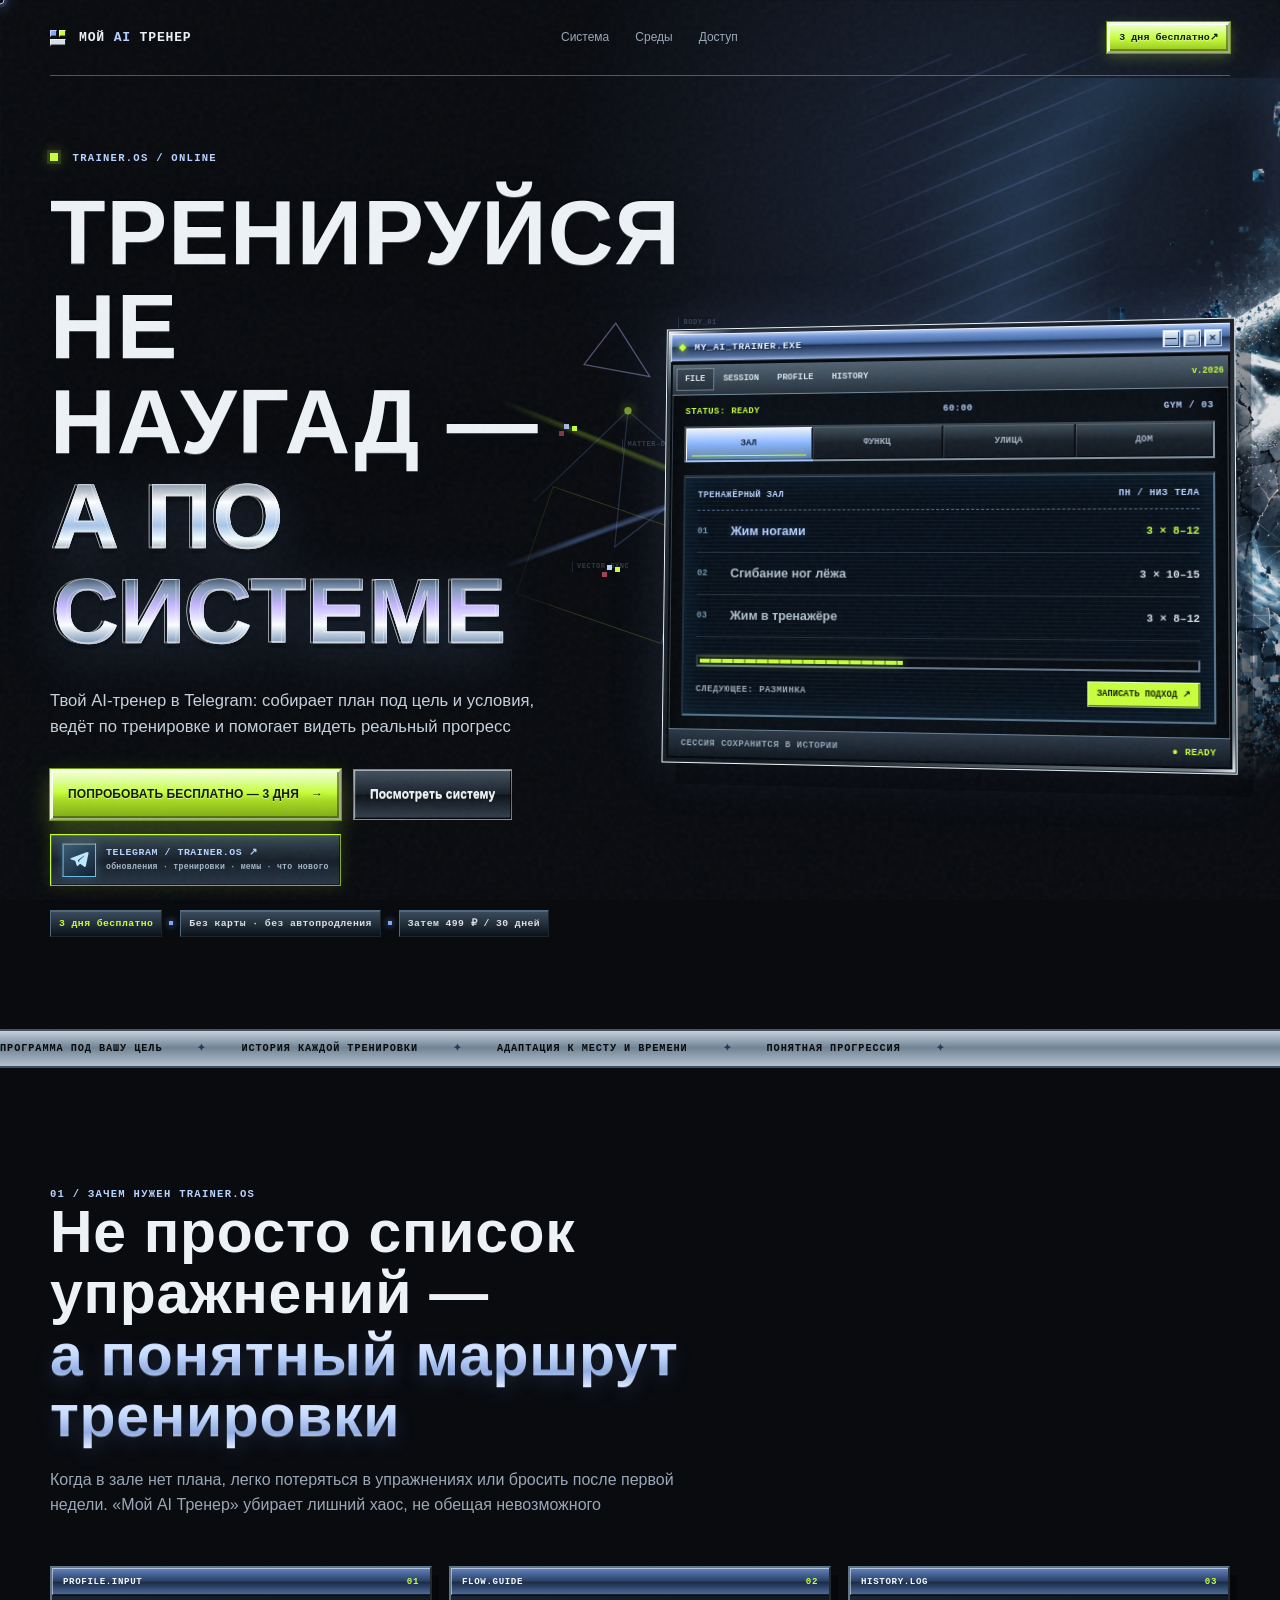
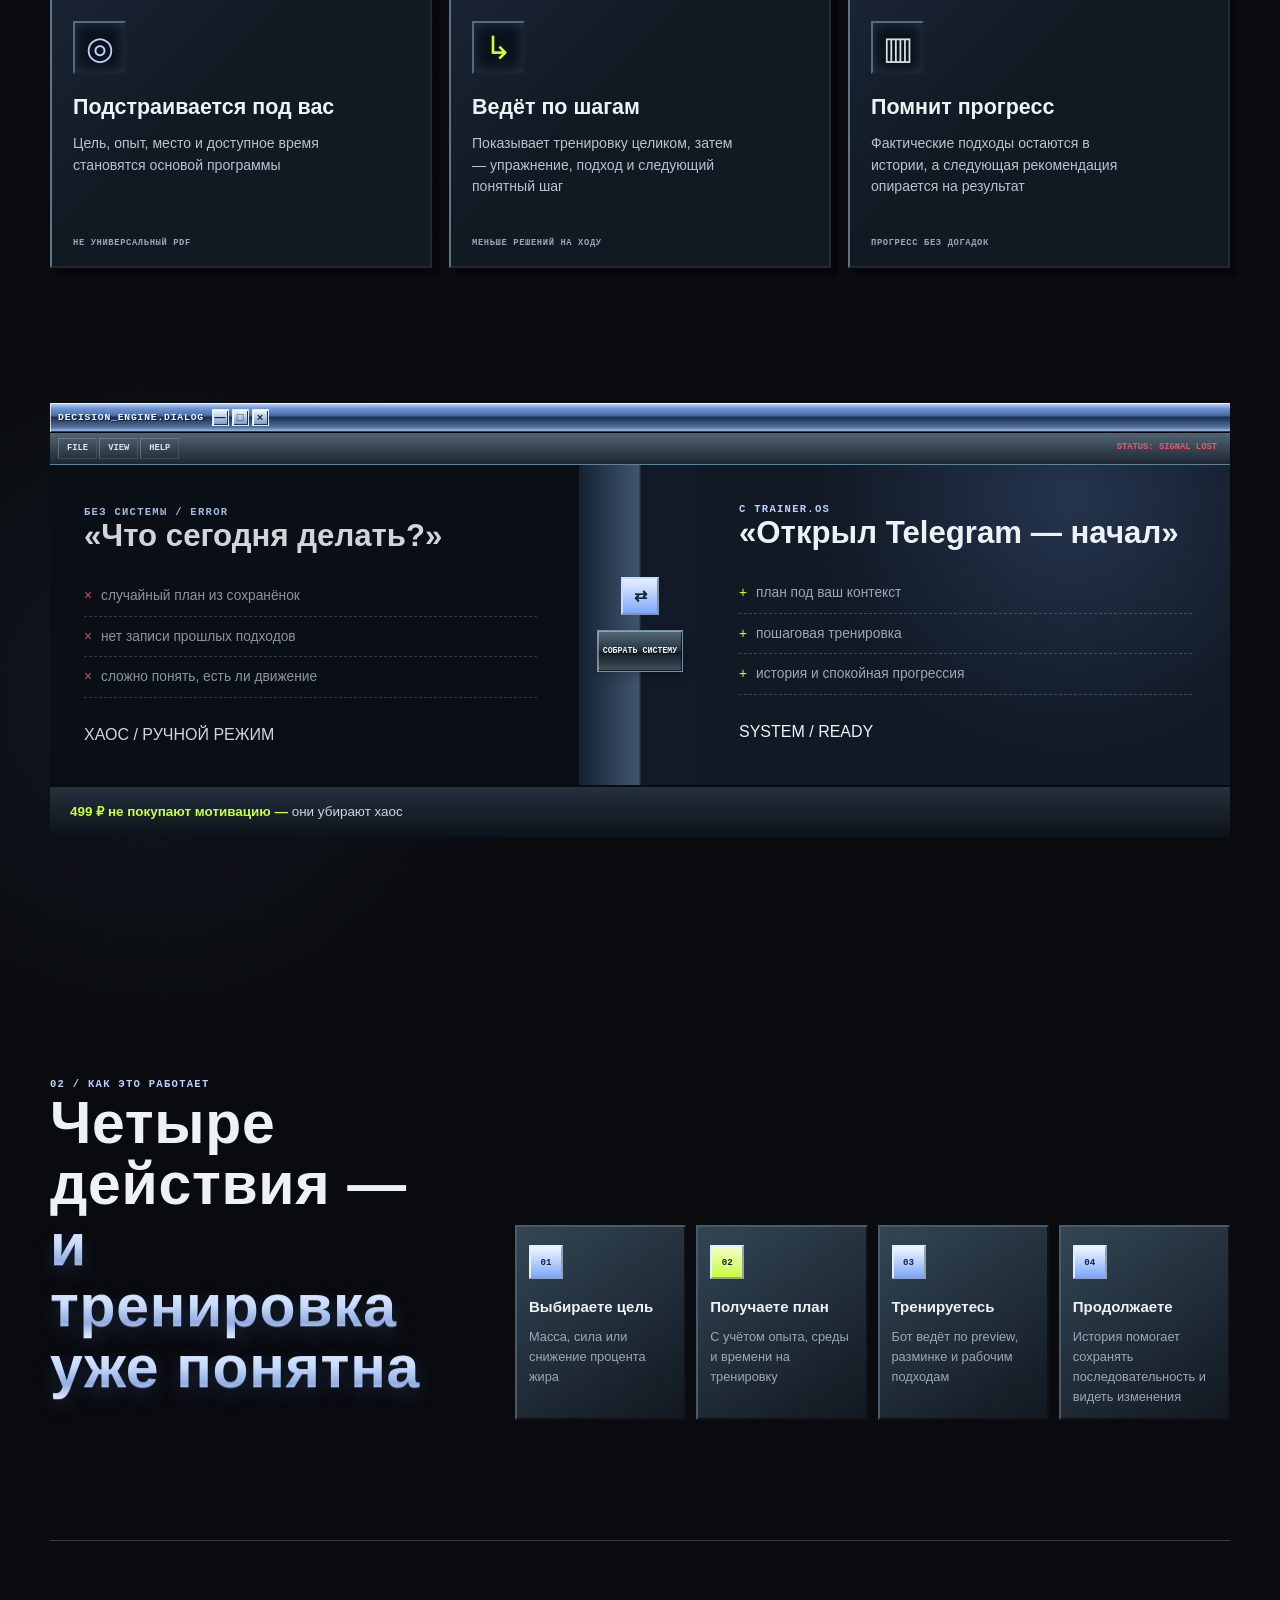
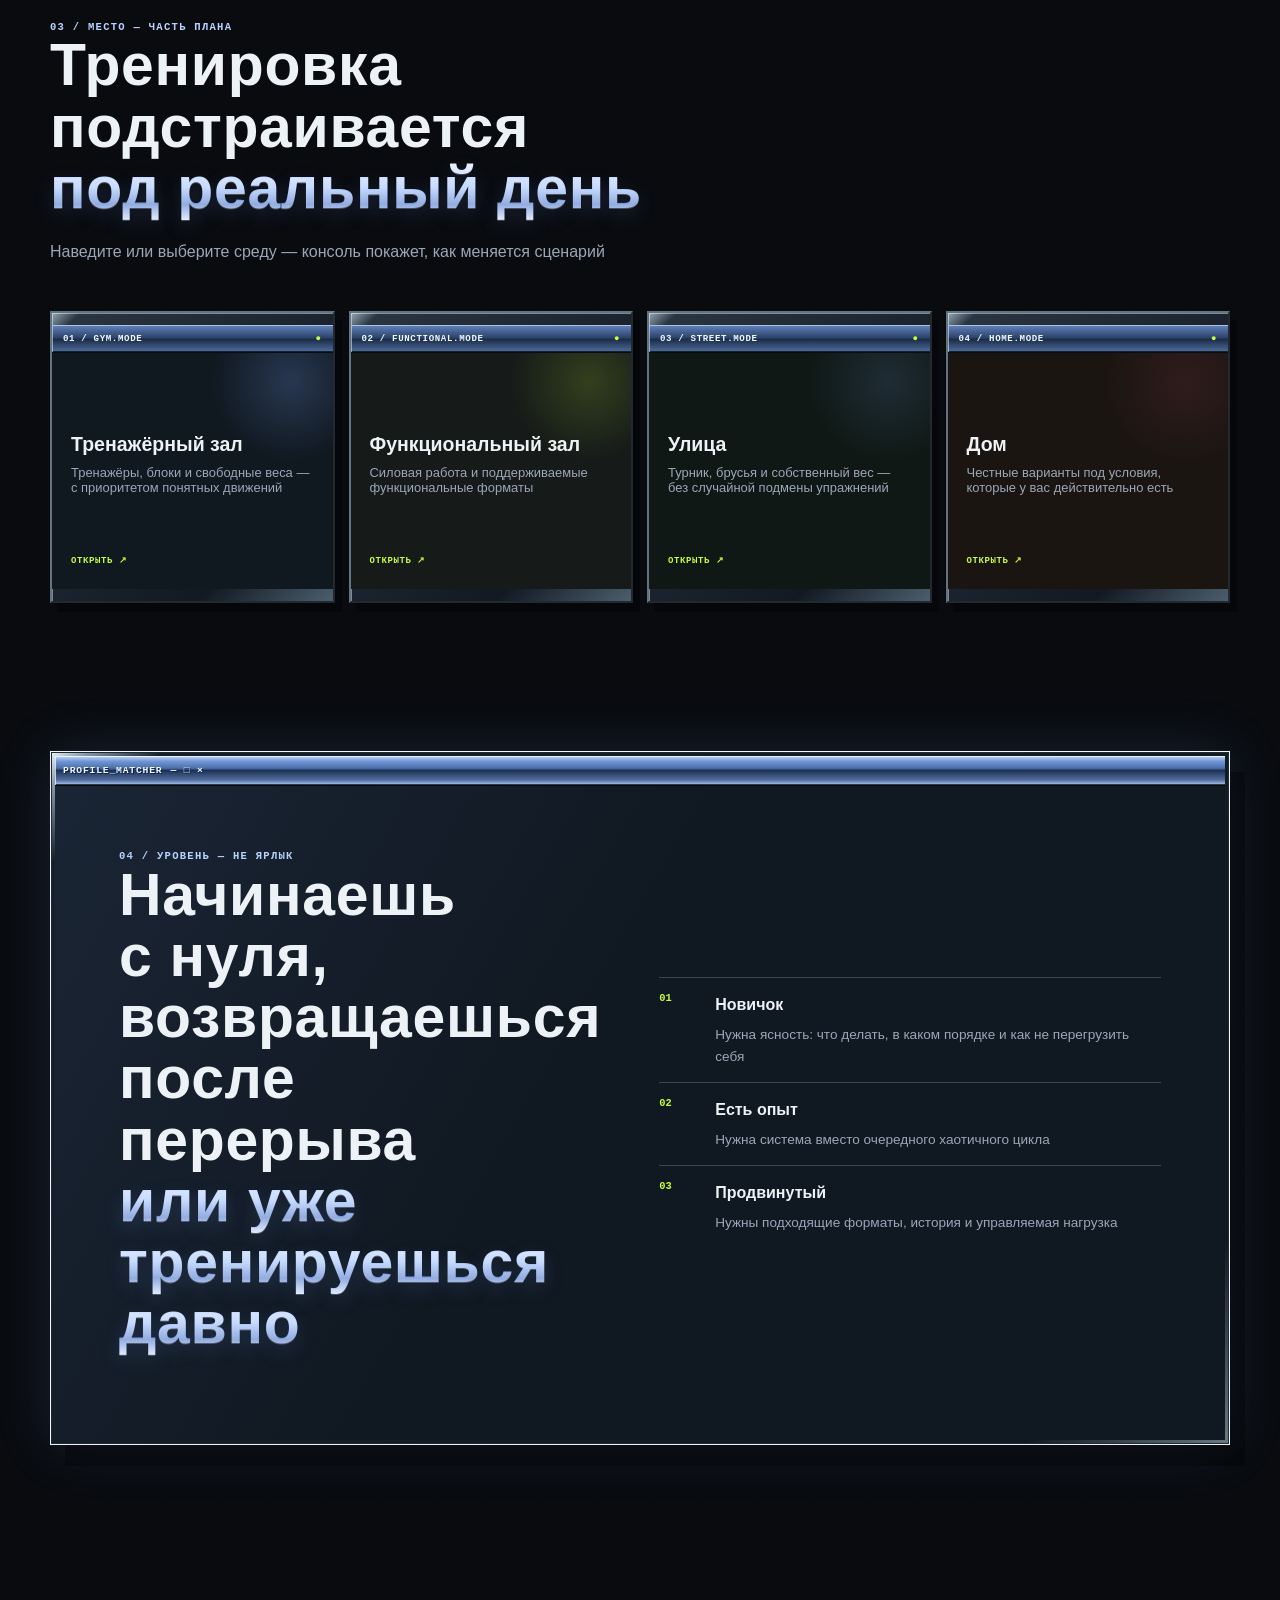
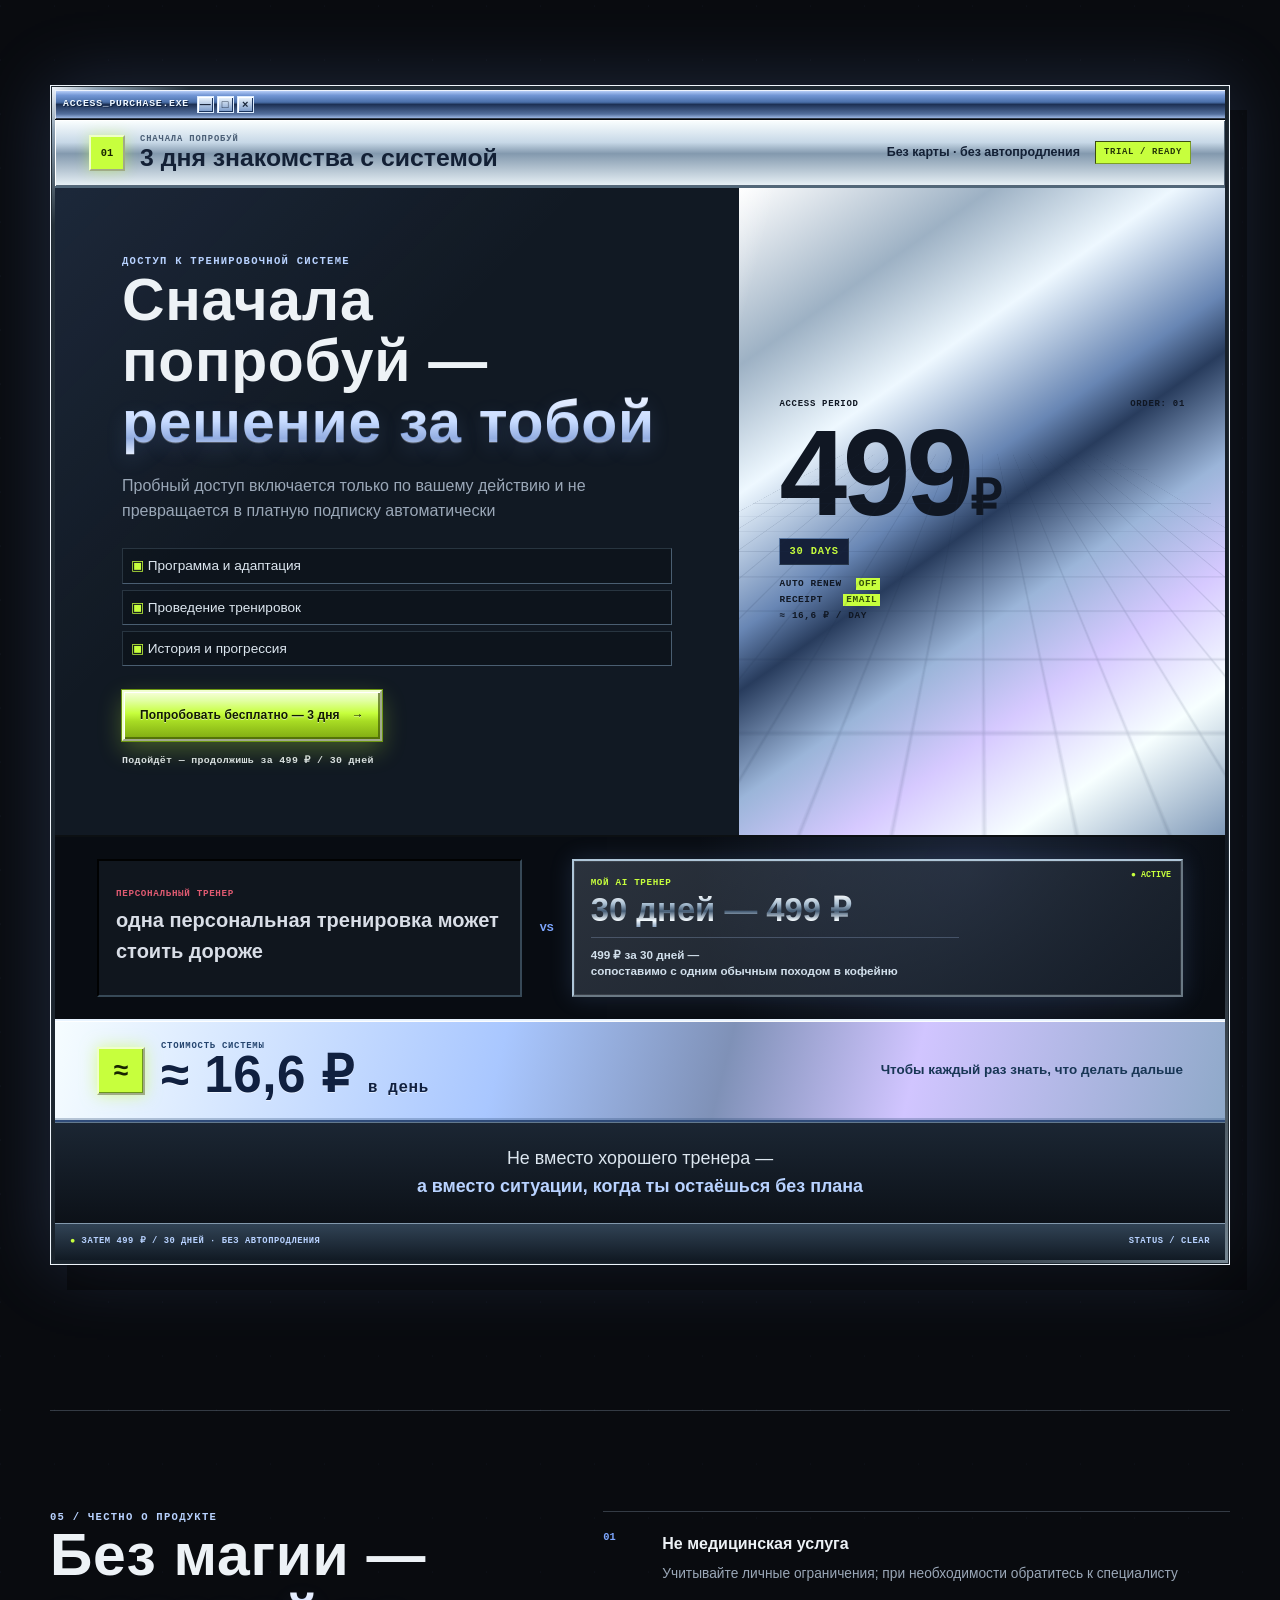
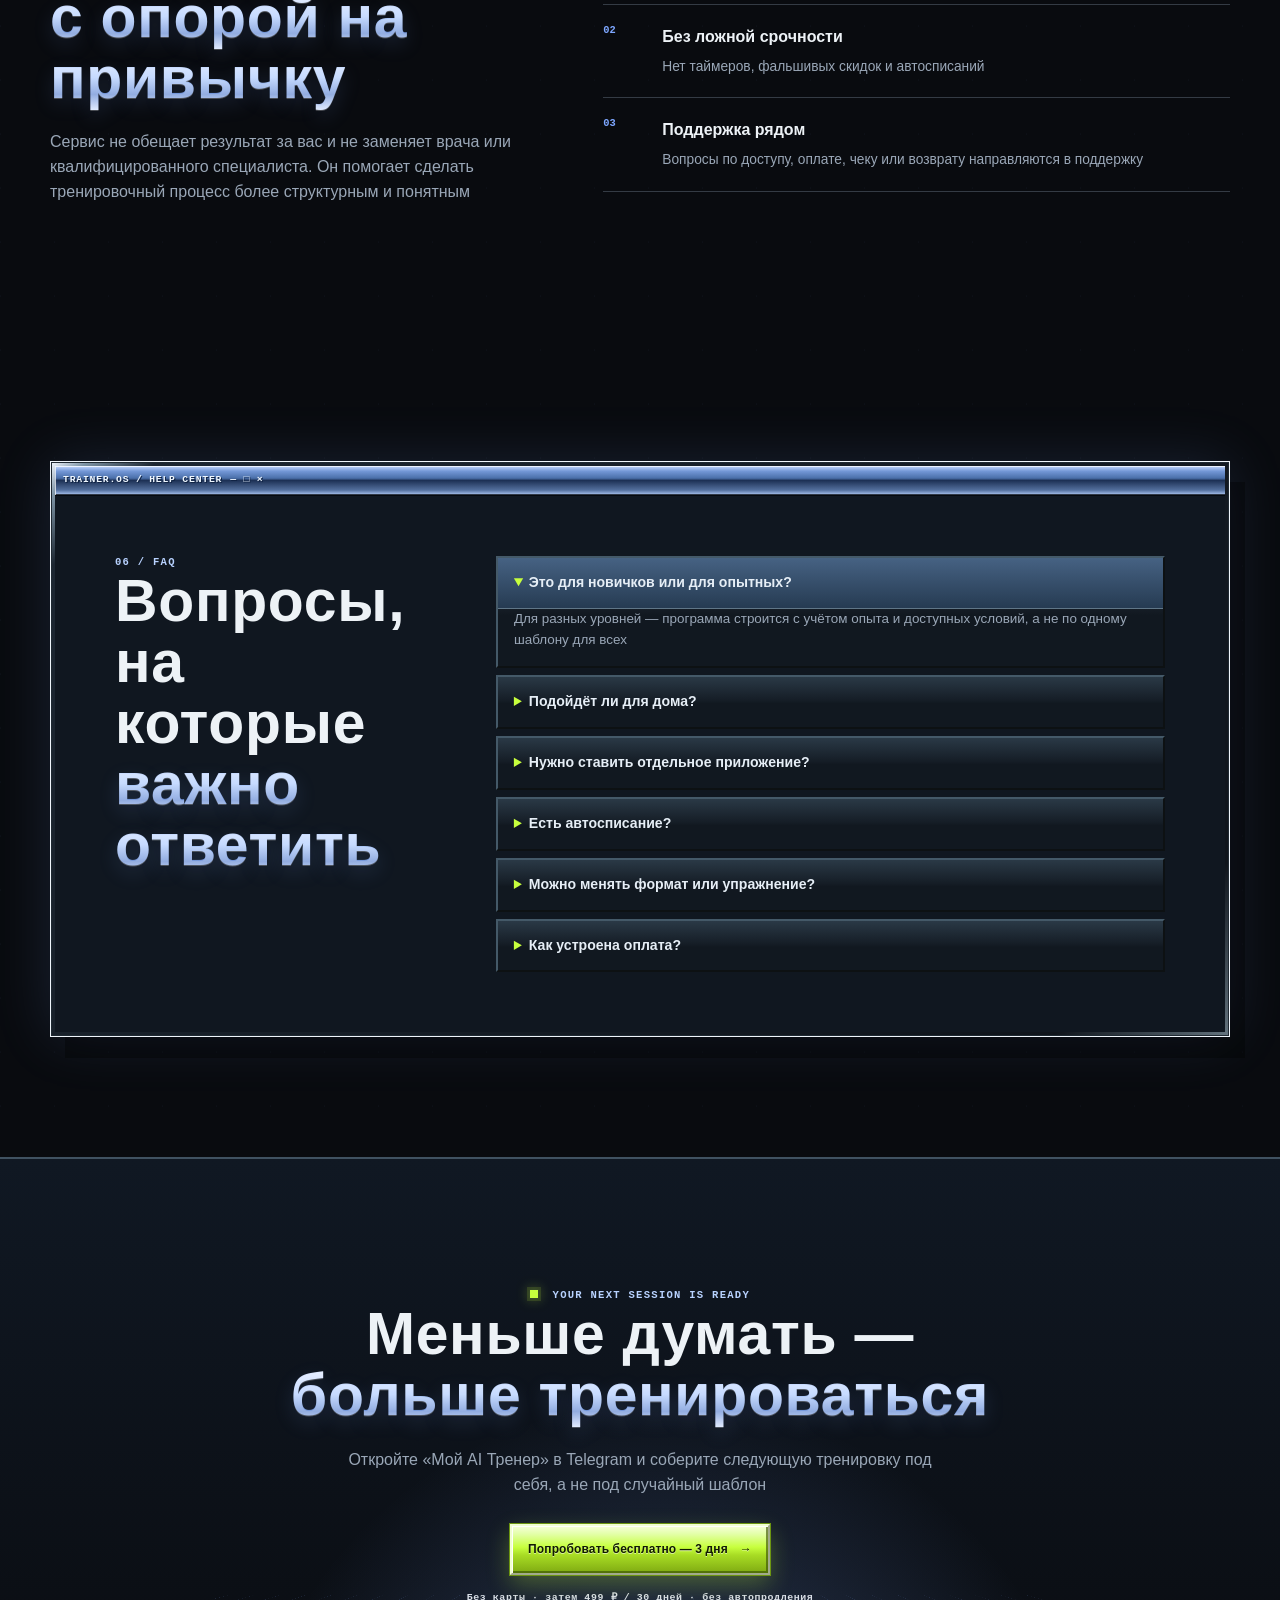
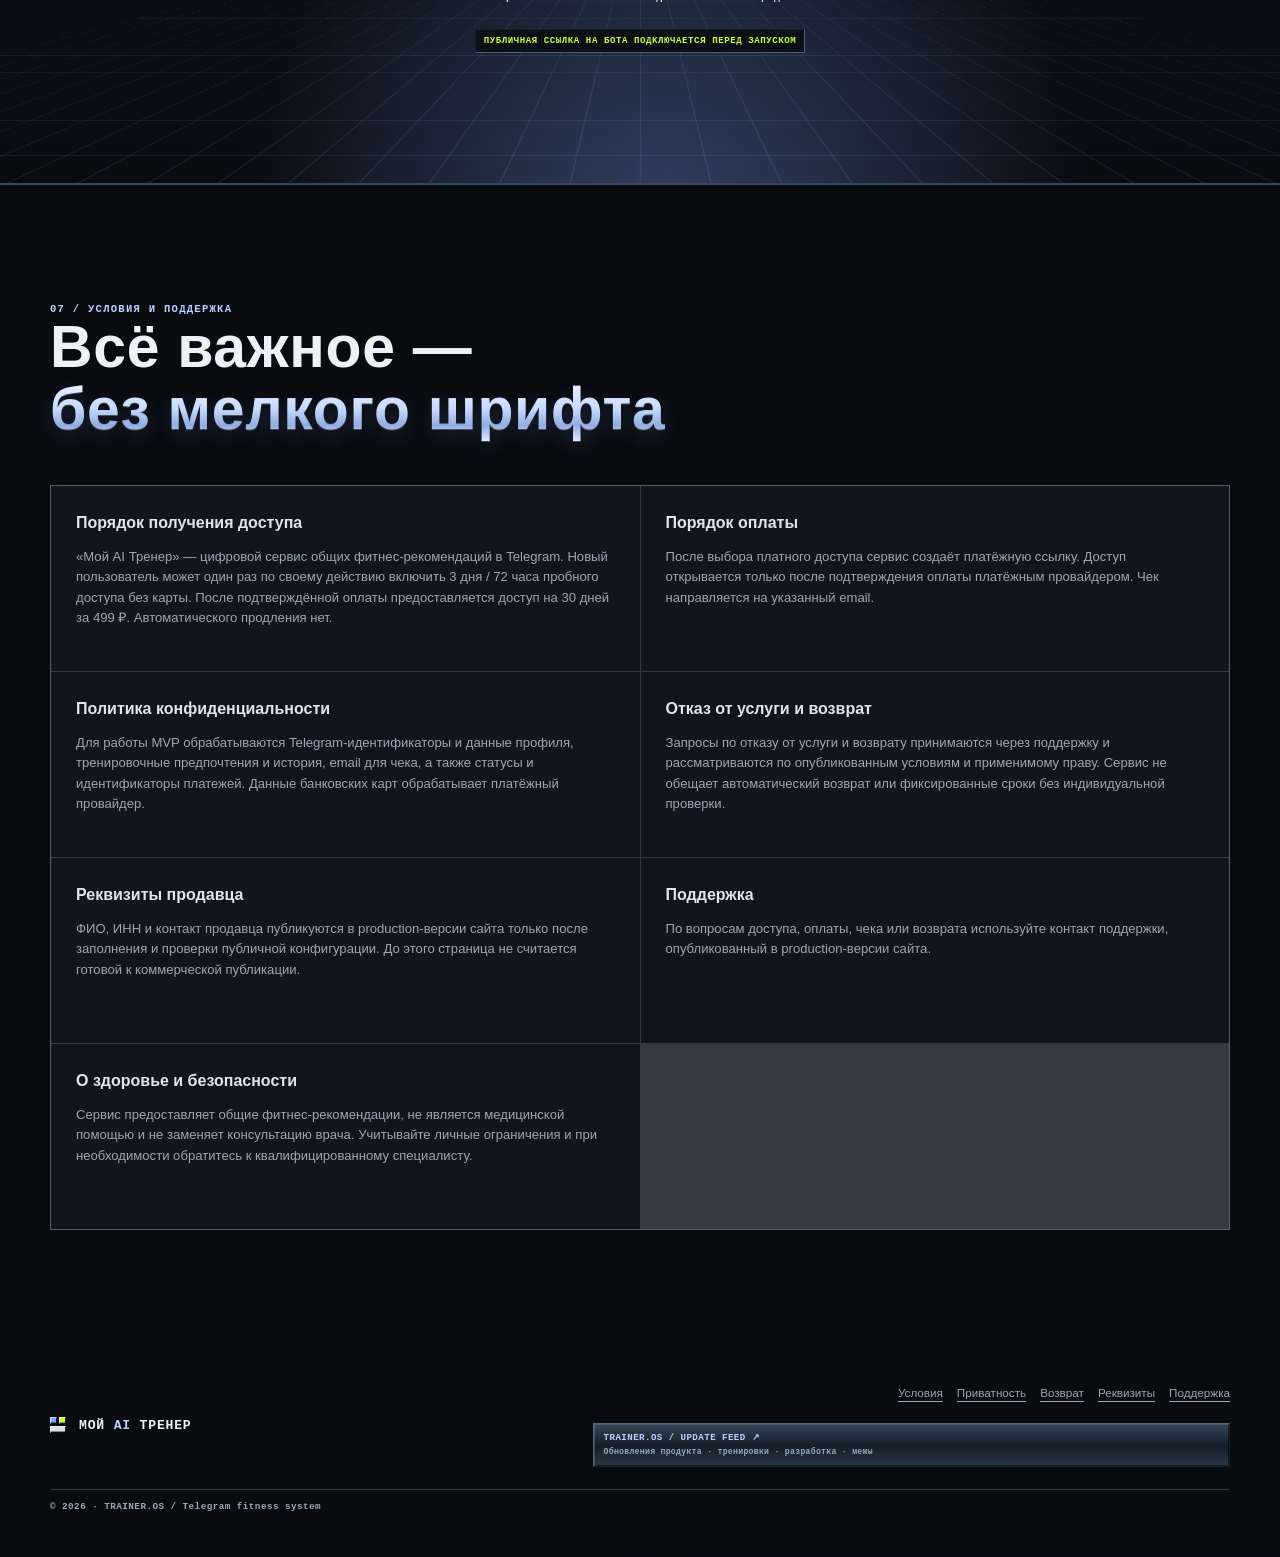
==== commit 4ce02fa4: "feat: harden production landing compliance contract" ====
--- a/landing/index.html
+++ b/landing/index.html
@@ -165,7 +165,7 @@
 
       <section class="section final-section" id="telegram-launch"><div class="final-shell shell-width"><div class="pixel-shards" aria-hidden="true"><i></i><i></i><i></i><i></i></div><p class="system-label"><span class="pulse-dot"></span> YOUR NEXT SESSION IS READY</p><h2 data-glitch>Меньше думать —<br><em>больше тренироваться</em></h2><p>Откройте «Мой AI Тренер» в Telegram и соберите следующую тренировку под себя, а не под случайный шаблон</p><a class="button primary" data-telegram-cta href="#telegram-launch">Попробовать бесплатно — 3 дня <span aria-hidden="true">→</span></a><small>Без карты · затем 499 ₽ / 30 дней · без автопродления</small><span class="launch-status">ПУБЛИЧНАЯ ССЫЛКА НА БОТА ПОДКЛЮЧАЕТСЯ ПЕРЕД ЗАПУСКОМ</span></div></section>
 
-      <section class="section shell-width legal-section" id="legal"><div class="legal-header"><p class="system-label">07 / УСЛОВИЯ И ПОДДЕРЖКА</p><h2>Всё важное —<br><em>без мелкого шрифта</em></h2></div><div class="legal-grid"><article id="terms"><h3>Условия использования</h3><p>«Мой AI Тренер» — цифровой сервис общих фитнес-рекомендаций в Telegram. После подтверждённой оплаты предоставляется доступ на 30 дней. Автоматического продления нет.</p></article><article id="privacy"><h3>Политика конфиденциальности</h3><p>Для работы MVP обрабатываются Telegram-идентификаторы и данные профиля, тренировочные предпочтения и история, email для чека, а также статусы и идентификаторы платежей. Данные банковских карт обрабатывает платёжный провайдер.</p></article><article id="refund"><h3>Отказ от услуги и возврат</h3><p>Запросы по отказу от услуги и возврату принимаются через поддержку и рассматриваются по опубликованным условиям и применимому праву. Сервис не обещает автоматический возврат или фиксированные сроки без индивидуальной проверки.</p></article><article id="seller"><h3>Реквизиты продавца</h3><p data-seller-details>ФИО, ИНН и контакт продавца публикуются в production-версии сайта только после заполнения и проверки публичной конфигурации. До этого страница не считается готовой к коммерческой публикации.</p></article><article id="support"><h3>Поддержка</h3><p data-support-details>По вопросам доступа, оплаты, чека или возврата используйте контакт поддержки, опубликованный в production-версии сайта.</p></article><article id="safety"><h3>О здоровье и безопасности</h3><p>Сервис предоставляет общие фитнес-рекомендации, не является медицинской помощью и не заменяет консультацию врача. Учитывайте личные ограничения и при необходимости обратитесь к квалифицированному специалисту.</p></article></div></section>
+      <section class="section shell-width legal-section" id="legal"><div class="legal-header"><p class="system-label">07 / УСЛОВИЯ И ПОДДЕРЖКА</p><h2>Всё важное —<br><em>без мелкого шрифта</em></h2></div><div class="legal-grid"><article id="terms"><h3>Порядок получения доступа</h3><p>«Мой AI Тренер» — цифровой сервис общих фитнес-рекомендаций в Telegram. Новый пользователь может один раз по своему действию включить 3 дня / 72 часа пробного доступа без карты. После подтверждённой оплаты предоставляется доступ на 30 дней за 499 ₽. Автоматического продления нет.</p></article><article id="payment"><h3>Порядок оплаты</h3><p>После выбора платного доступа сервис создаёт платёжную ссылку. Доступ открывается только после подтверждения оплаты платёжным провайдером. Чек направляется на указанный email.</p></article><article id="privacy"><h3>Политика конфиденциальности</h3><p>Для работы MVP обрабатываются Telegram-идентификаторы и данные профиля, тренировочные предпочтения и история, email для чека, а также статусы и идентификаторы платежей. Данные банковских карт обрабатывает платёжный провайдер.</p></article><article id="refund"><h3>Отказ от услуги и возврат</h3><p>Запросы по отказу от услуги и возврату принимаются через поддержку и рассматриваются по опубликованным условиям и применимому праву. Сервис не обещает автоматический возврат или фиксированные сроки без индивидуальной проверки.</p></article><article id="seller"><h3>Реквизиты продавца</h3><p data-seller-details>ФИО, ИНН и контакт продавца публикуются в production-версии сайта только после заполнения и проверки публичной конфигурации. До этого страница не считается готовой к коммерческой публикации.</p></article><article id="support"><h3>Поддержка</h3><p data-support-details>По вопросам доступа, оплаты, чека или возврата используйте контакт поддержки, опубликованный в production-версии сайта.</p></article><article id="safety"><h3>О здоровье и безопасности</h3><p>Сервис предоставляет общие фитнес-рекомендации, не является медицинской помощью и не заменяет консультацию врача. Учитывайте личные ограничения и при необходимости обратитесь к квалифицированному специалисту.</p></article></div></section>
     </main>
 
     <footer class="site-footer shell-width"><a class="brand" href="#top"><span class="brand-mark" aria-hidden="true"><i></i><i></i><i></i></span><span>МОЙ <b>AI</b> ТРЕНЕР</span></a><nav aria-label="Документы и сообщество"><a href="#terms">Условия</a><a href="#privacy">Приватность</a><a href="#refund">Возврат</a><a href="#seller">Реквизиты</a><a href="#support">Поддержка</a><a class="community-link" href="https://t.me/traineros" target="_blank" rel="noopener noreferrer"><b>TRAINER.OS / UPDATE FEED ↗</b><small>Обновления продукта · тренировки · разработка · мемы</small></a></nav><p>© <span id="year">2026</span> · TRAINER.OS / Telegram fitness system</p></footer>
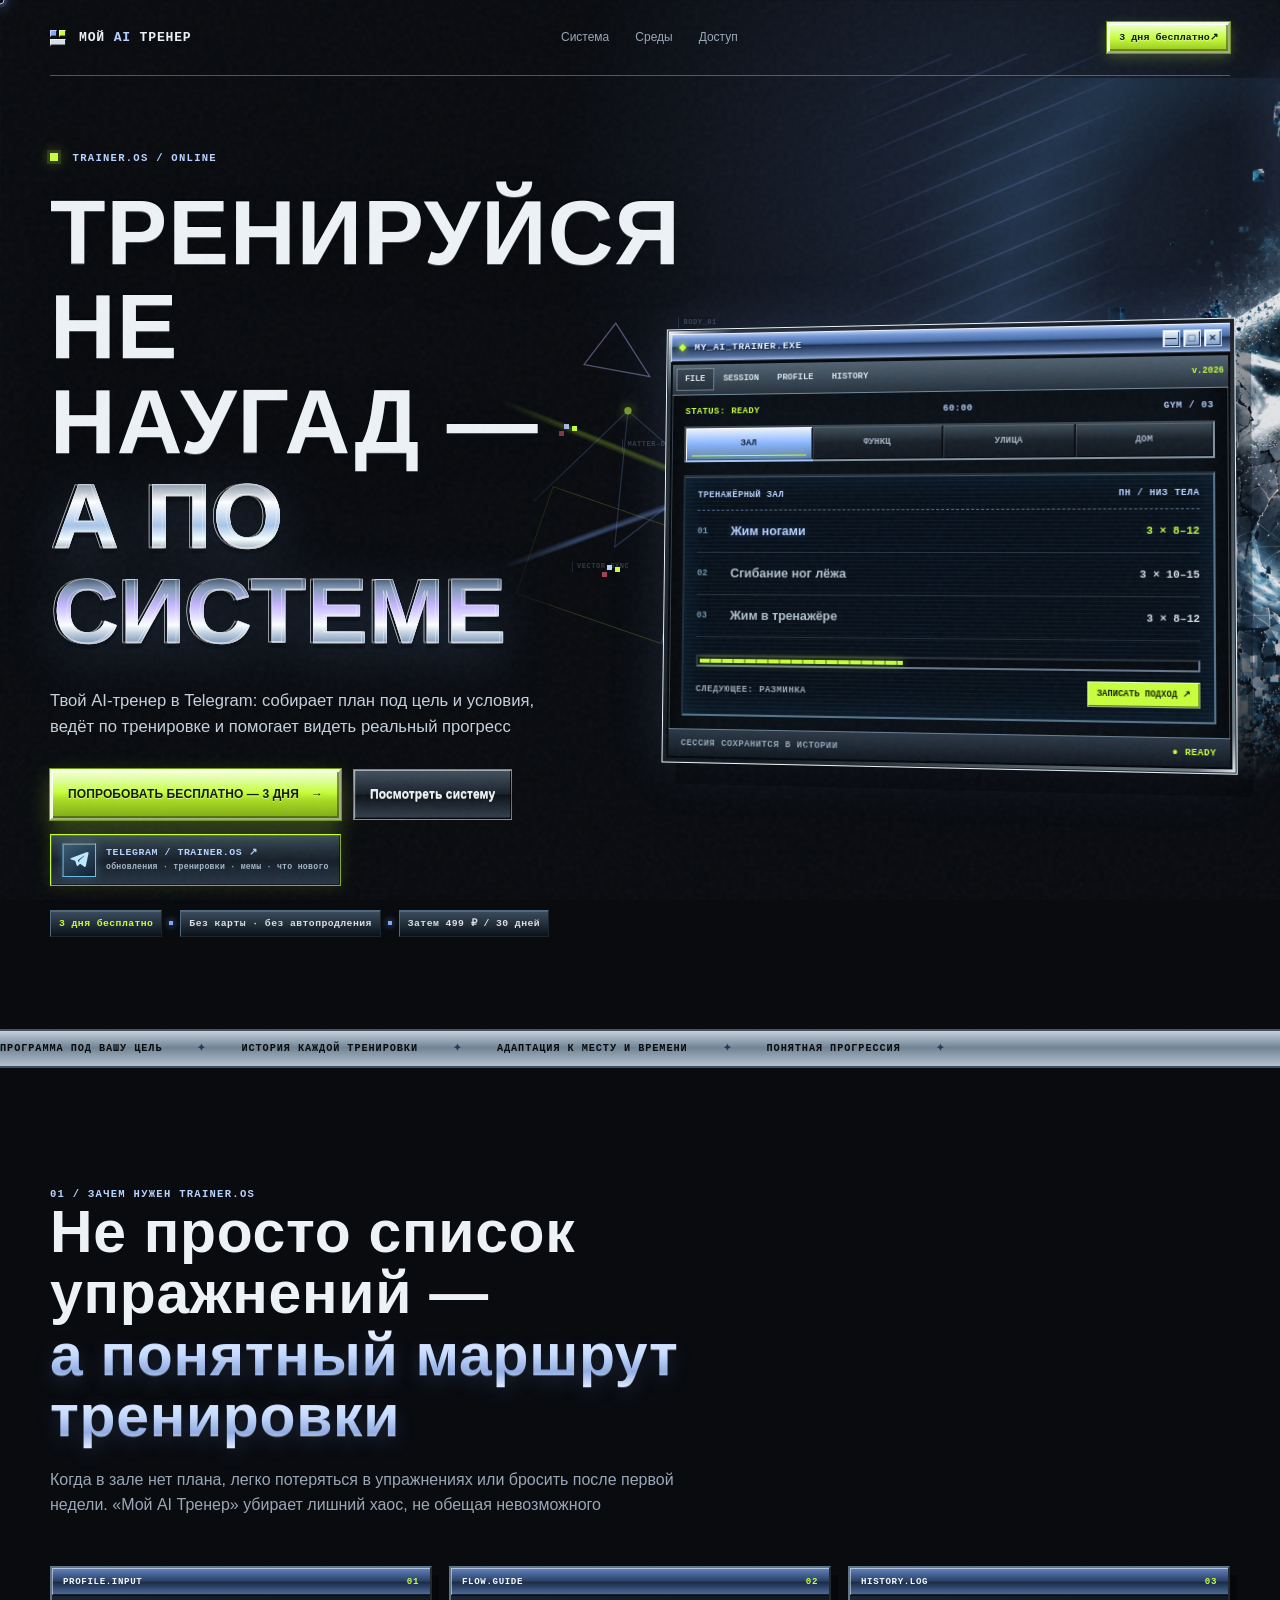
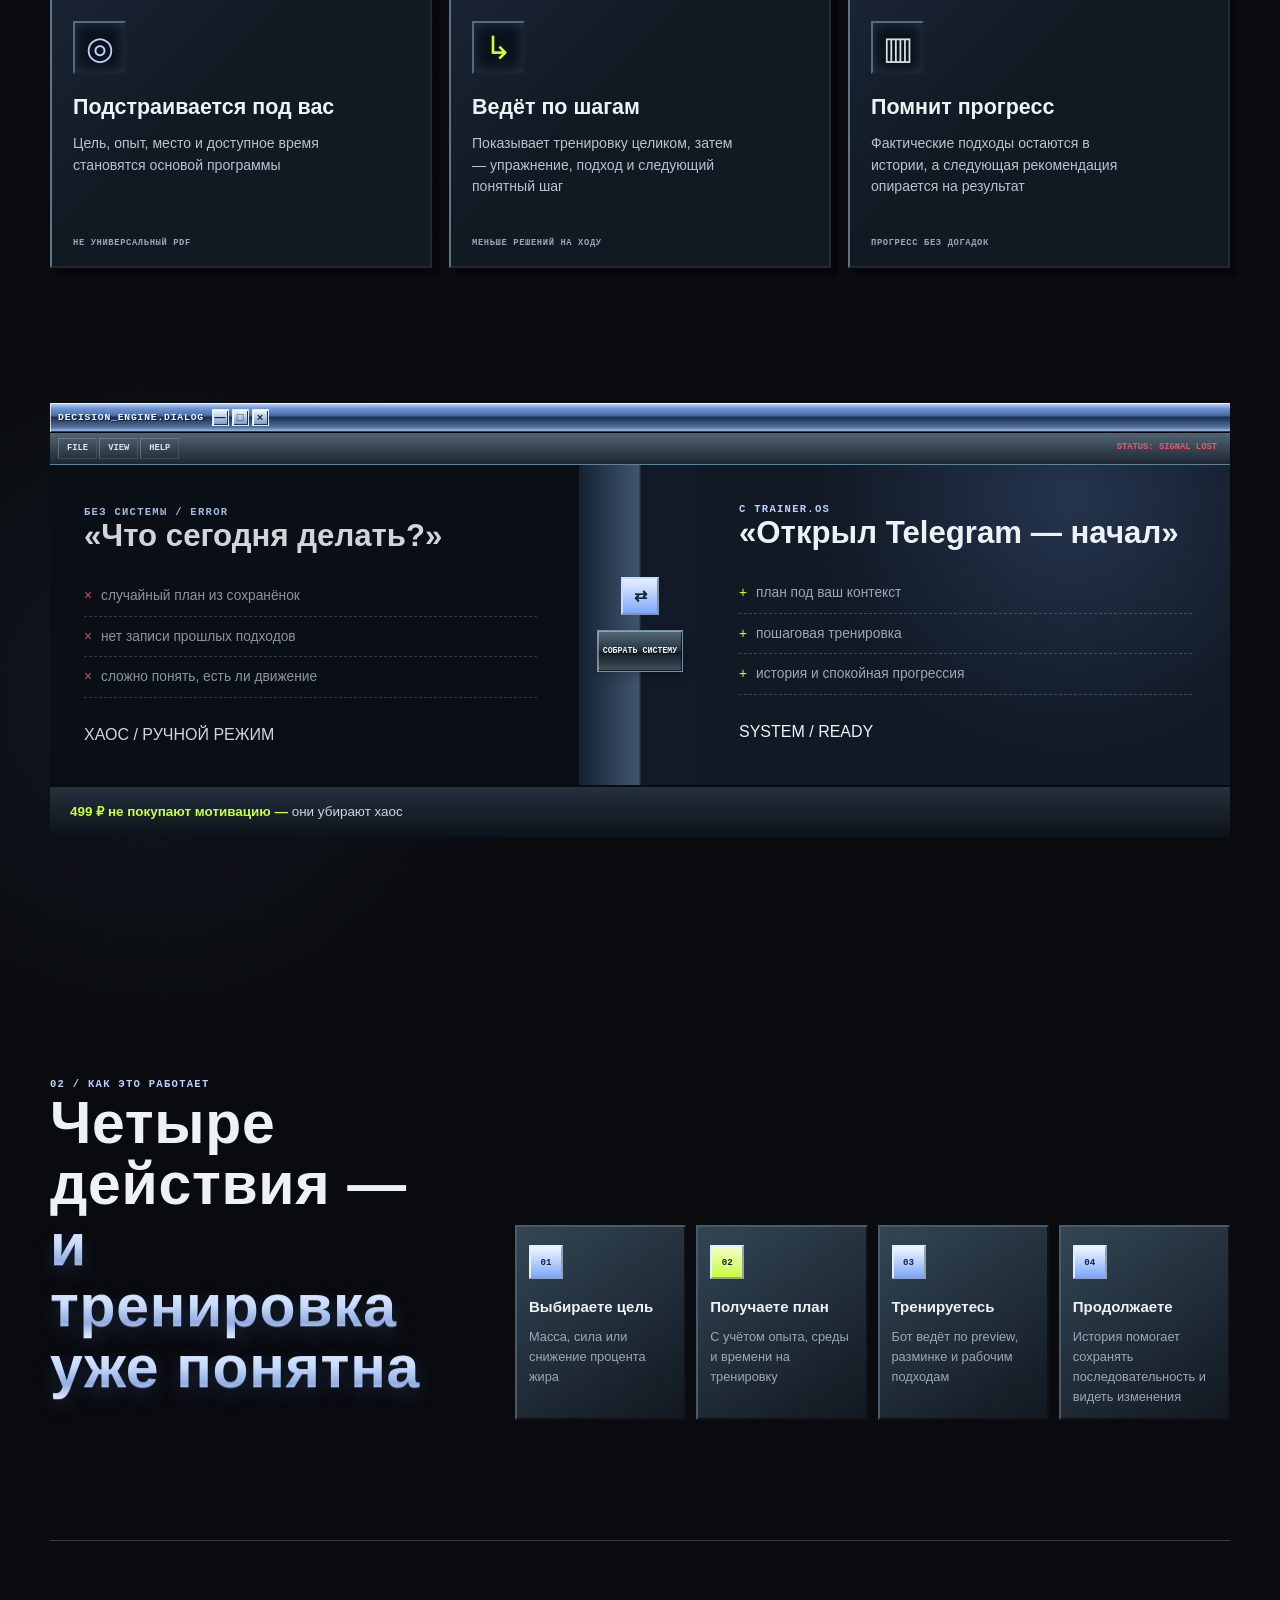
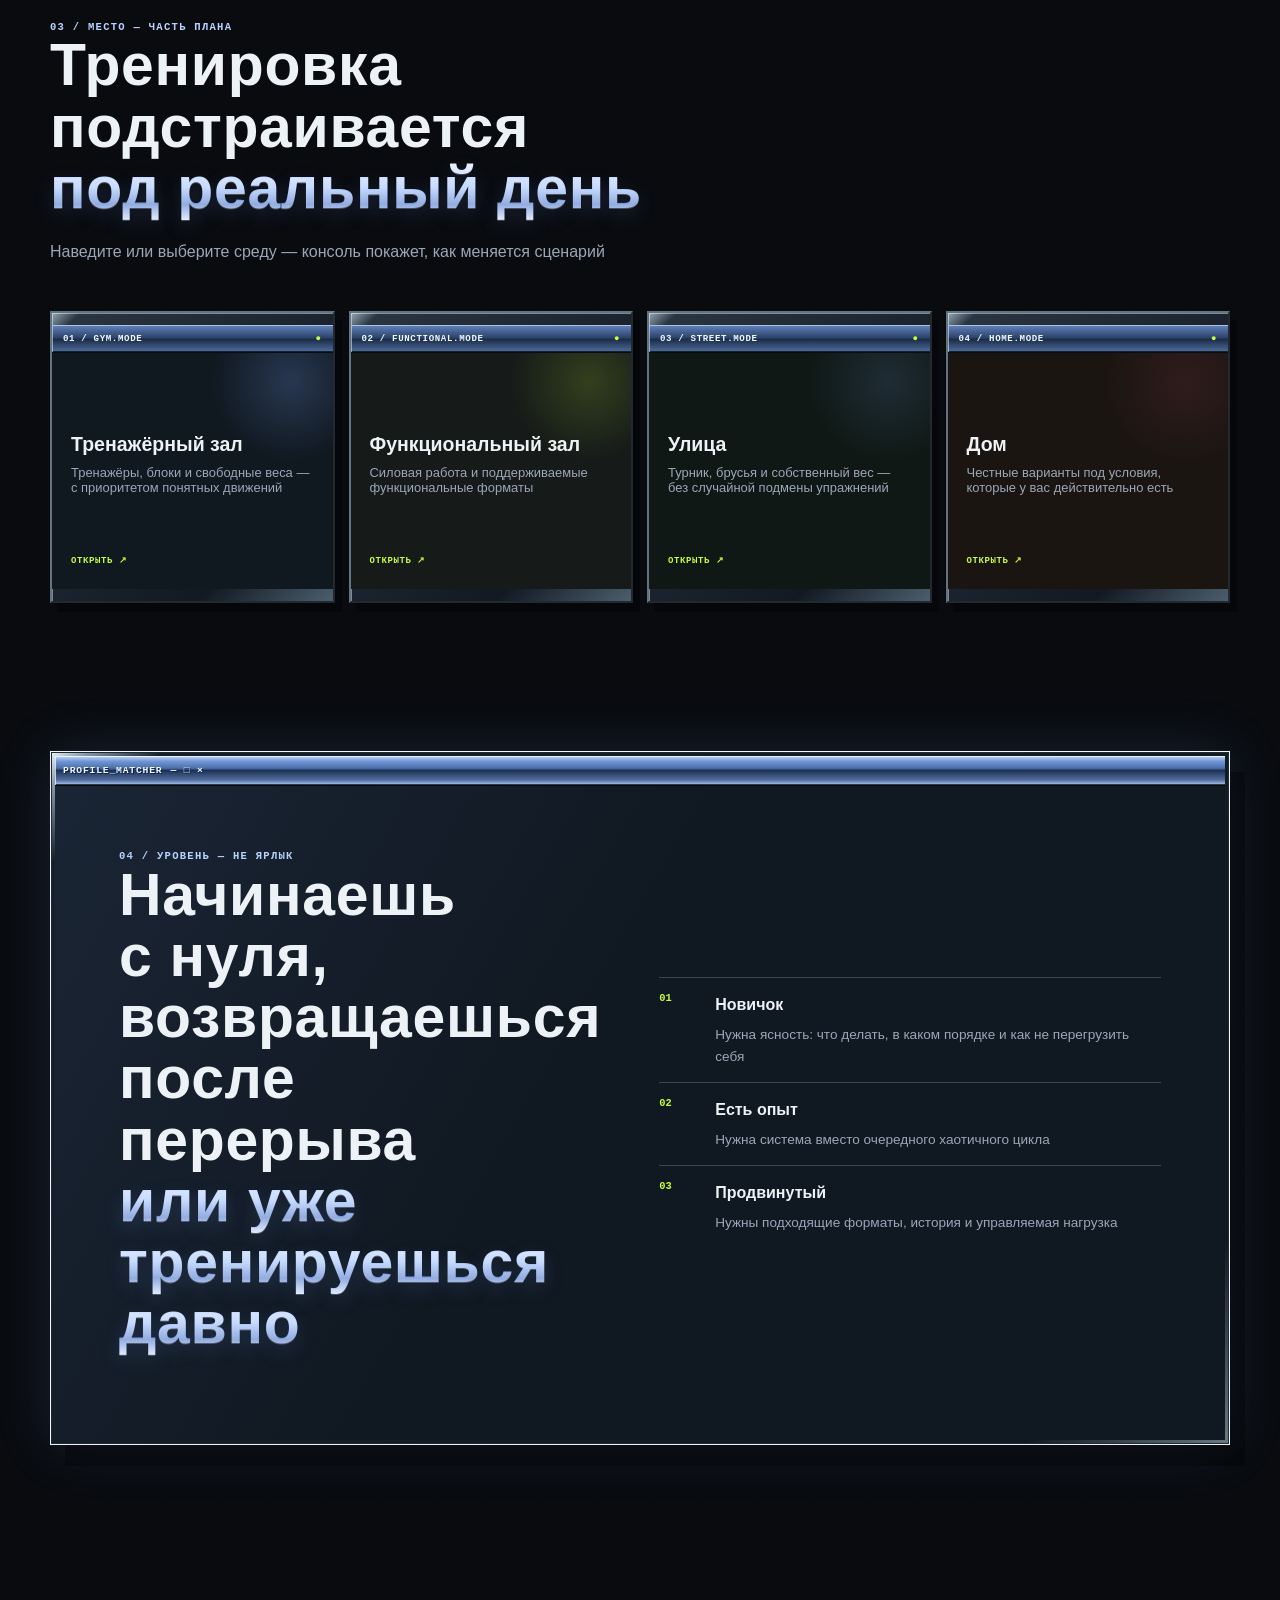
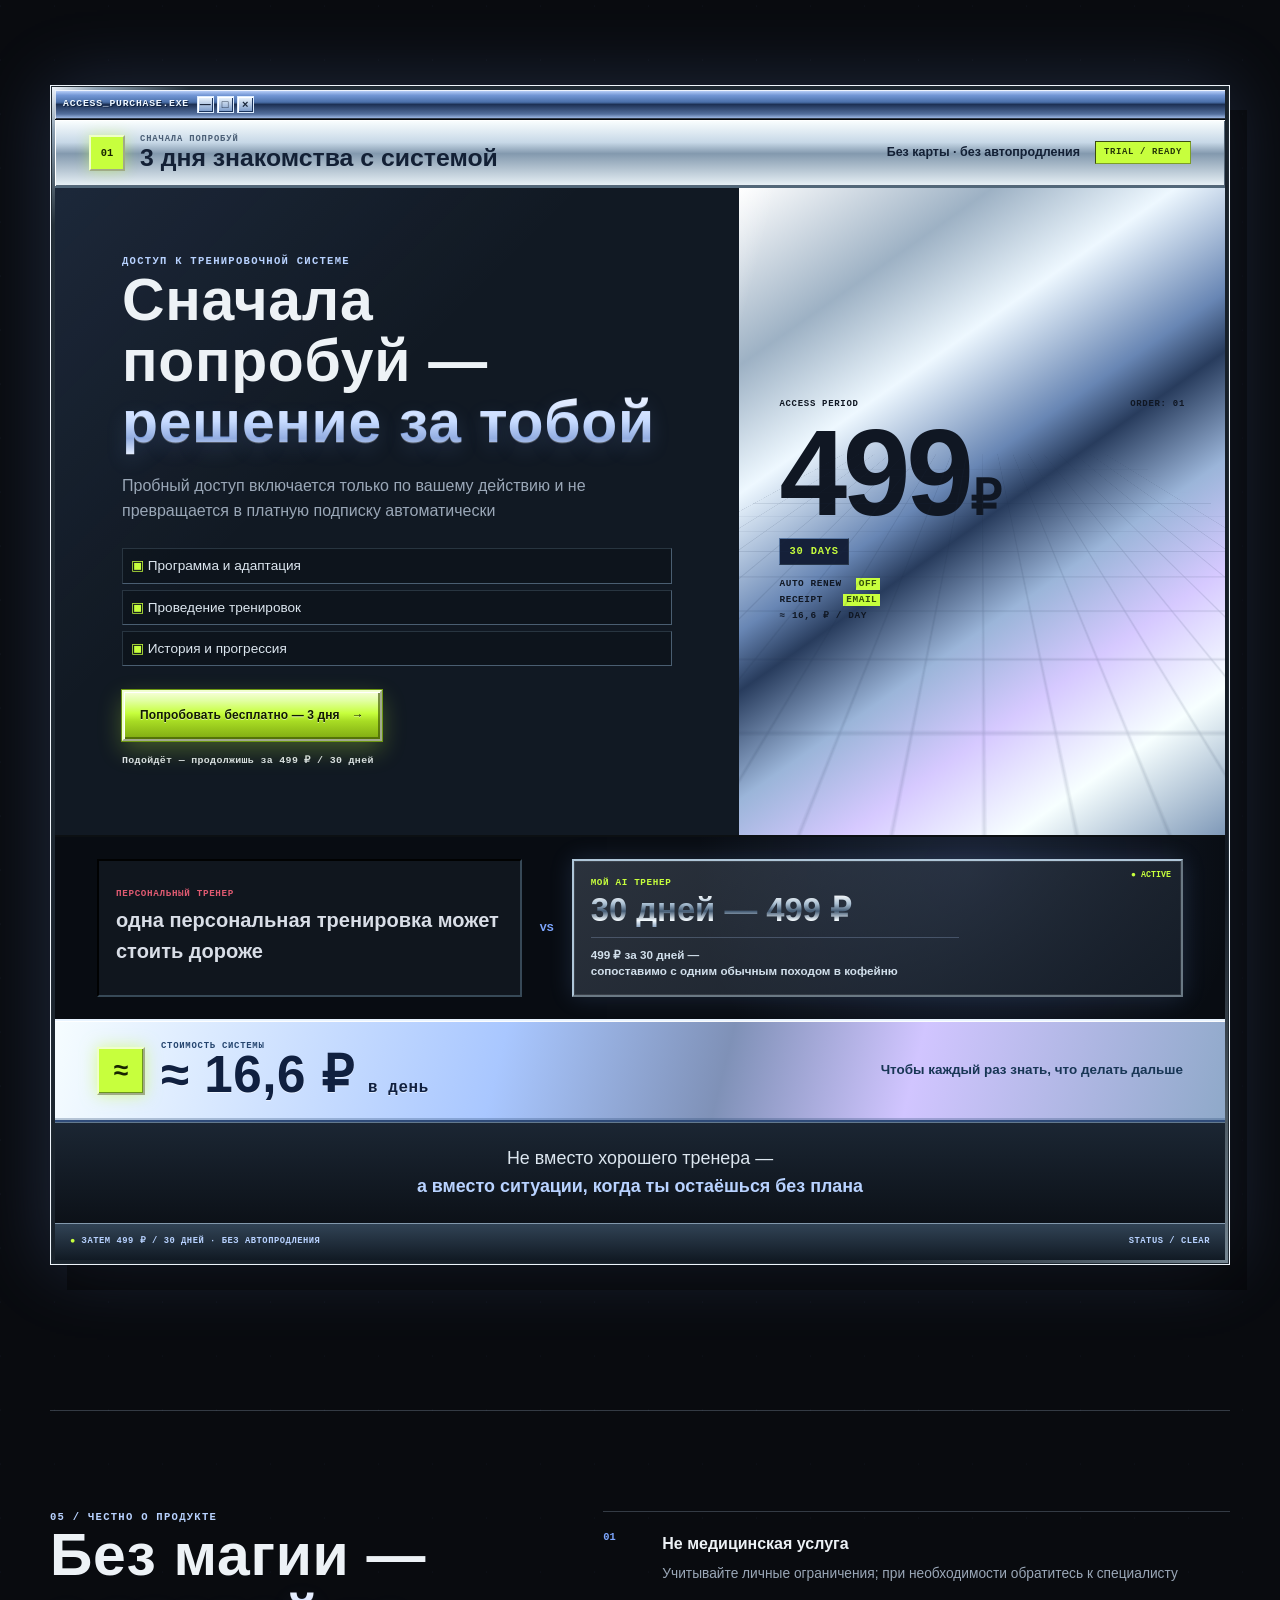
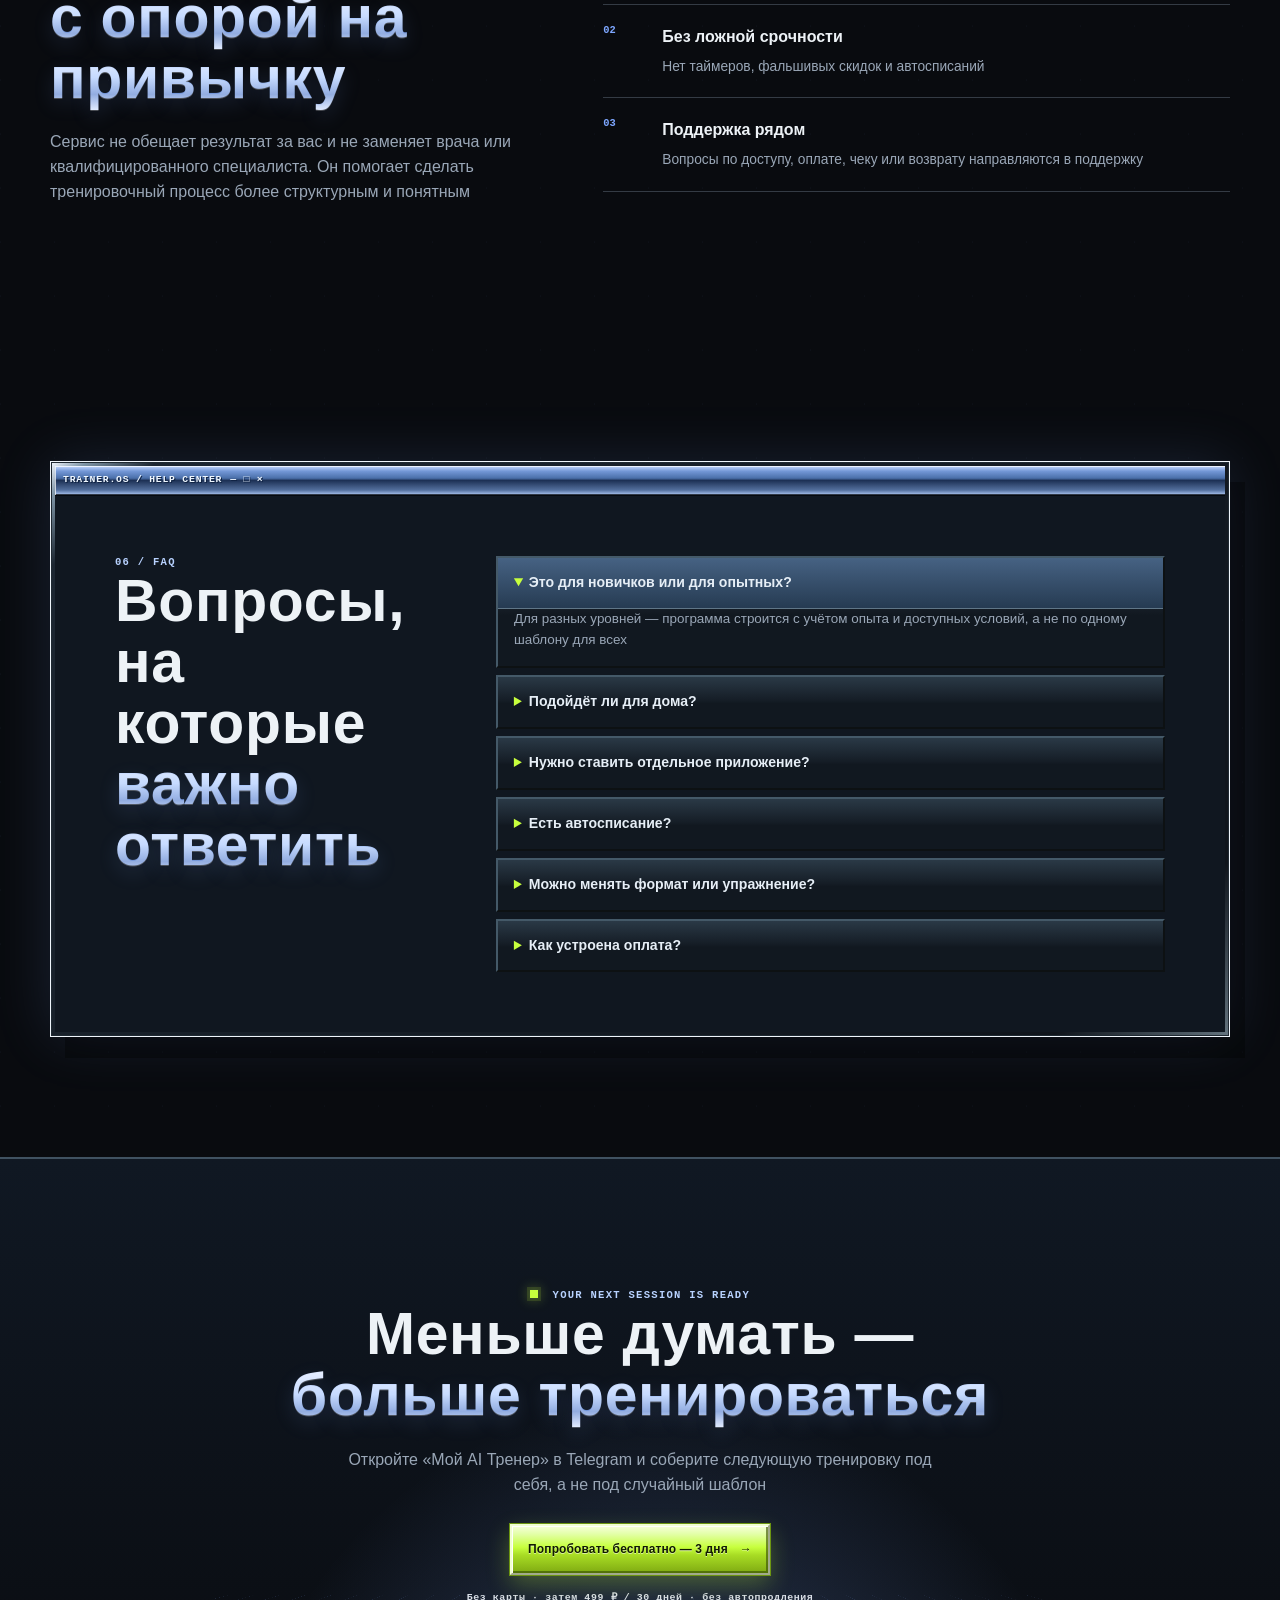
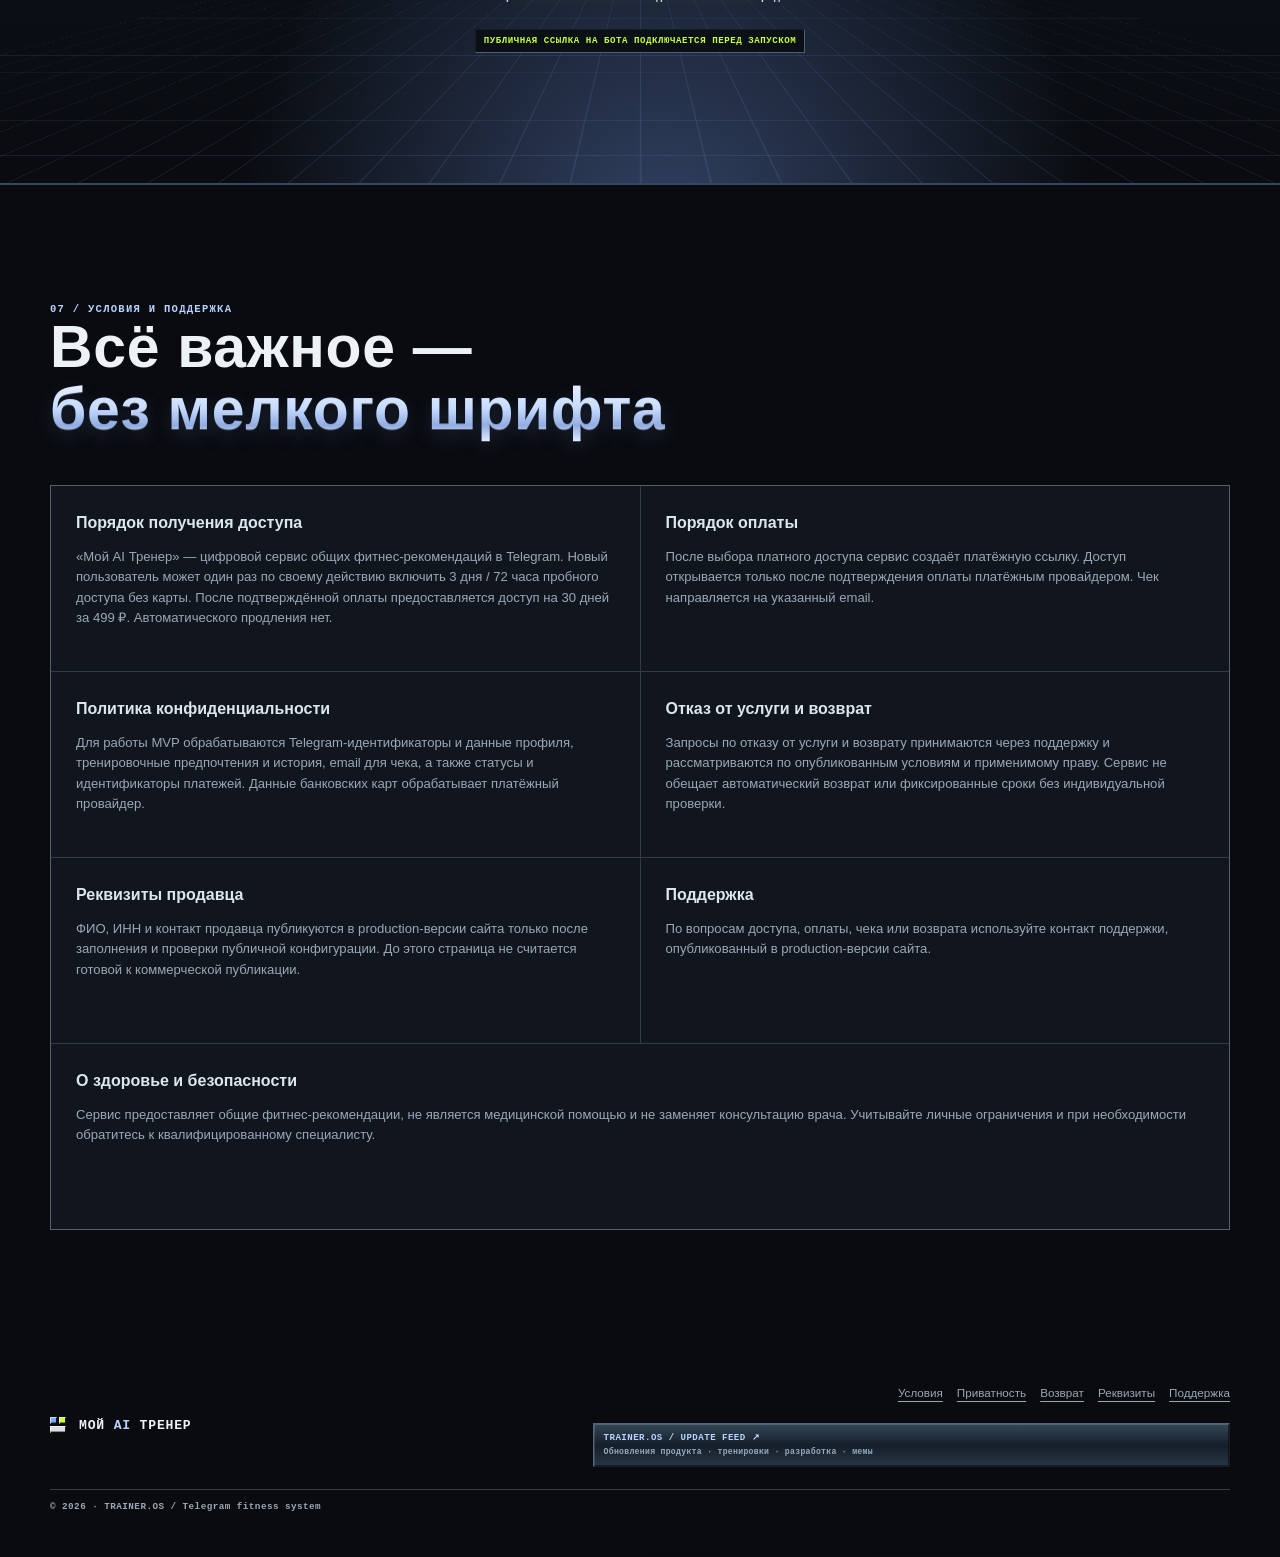
==== commit 86f815d9: "feat: add production landing artifact build" ====
--- a/landing/index.html
+++ b/landing/index.html
@@ -6,6 +6,7 @@
     <meta name="description" content="Мой AI Тренер — персональный фитнес-тренер в Telegram: программа, пошаговая тренировка, история и понятная прогрессия.">
     <meta name="robots" content="noindex, nofollow">
     <!-- canonical-url -->
+    <!-- og-url -->
     <meta property="og:type" content="website">
     <meta property="og:title" content="Мой AI Тренер — фитнес-система в Telegram">
     <meta property="og:description" content="Не очередной шаблон. Тренировочный маршрут, который подстраивается под вас.">
--- a/landing/styles.css
+++ b/landing/styles.css
@@ -162,6 +162,7 @@
   .shell-width { width: min(1180px, calc(100% - 30px)); }.site-header { grid-template-columns: 1fr auto; gap: 12px; min-height: 68px; }.main-nav { display: none; }.header-cta { padding: 0 8px; font-size: .55rem; }.brand { font-size: .67rem; }.hero { gap: 44px; padding-top: 48px; }.hero-copy, .hero-machine { min-width: 0; }.hero-copy h1 { width: 100%; font-size: clamp(2.25rem, 10.8vw, 2.8rem); letter-spacing: .002em; }.mirror-chrome { display: block; width: 100%; padding-right: 0; }.hero-actions { display: grid; }.button { width: 100%; }.hero-trust { display: grid; grid-template-columns: 1fr; gap: 6px; }.hero-trust i { display: none; }.hero-statue { top: auto; right: -37%; bottom: -6%; width: 92vw; height: 470px; opacity: .46; mask-image: linear-gradient(90deg, transparent 0%, rgba(0,0,0,.45) 32%, #000 58%, transparent 100%), linear-gradient(180deg, transparent, #000 24%, #000 73%, transparent); }.hero-statue::after { opacity: .48; }.hero-statue img { object-position: right 12%; }.statue-decay { top:auto; right:-3%; bottom:0; width:78vw; height:390px; opacity:.62; }.marble-dust i:nth-child(n+9), .pixel-decay i:nth-child(n+6), .data-fragments span:nth-child(n+3) { display:none; }.geometry-drift { opacity:.38; }.statue-data-link { top: auto; right: 3%; bottom: 2%; width: 68vw; height: 240px; opacity: .48; }.hero-copy { z-index: 4; }.hero-machine { transform: none; }.machine-toolbar span:nth-child(3), .machine-toolbar span:nth-child(4), .machine-toolbar b { display: none; }.machine-status { padding-inline: 10px; font-size: .49rem; }.training-tabs { margin: 0 9px; }.training-tabs button { min-height: 31px; font-size: .5rem; }.training-screen { margin: 9px; padding: 10px; }.exercise-row { grid-template-columns: 19px minmax(0,1fr) auto; gap: 6px; font-size: .69rem; }.exercise-row b { font-size: .56rem; }.screen-footer { font-size: .48rem; }.screen-footer button { font-size: .46rem; }.section { padding: 68px 0; }.system-grid, .mode-grid, .legal-grid, .process-line { grid-template-columns: 1fr; margin-top: 30px; }.card-body { min-height: 240px; }.contrast-content { grid-template-columns: 1fr; }.contrast-divider { min-height: 91px; grid-auto-flow: column; align-content: center; }.contrast-side { min-height: 0; padding: 27px 21px; }.old-way { transform: translate(-2px, 2px); }.audience-content, .faq-content { padding: 28px 21px; }.trial-value-strip { grid-template-columns:auto 1fr; }.trial-value-strip p, .trial-state { grid-column:2; }.offer-main, .price-module { padding: 29px 22px; }.price-compare { grid-template-columns: 1fr; }.price-compare > span { display: none; }.value-proof { grid-template-columns: auto 1fr; gap: 10px; padding: 17px 20px; }.value-proof p { grid-column: 1 / -1; margin: 2px 0 0; font-size: .75rem; }.comparison-trust br { display:none; }.offer-status { display: grid; }.trust-section { gap: 38px; }.final-section { padding: 88px 0; }.legal-section { padding-top: 85px; }.site-footer { grid-template-columns: 1fr; }.site-footer nav { justify-content: flex-start; }.site-footer p { grid-column: auto; }
 }
 .price-compare .current p { max-width: 23rem; margin: 3px 0 0; padding-top: 9px; color: #d1dfeb; border-top: 1px solid rgba(184,210,255,.24); font-size: .73rem; font-weight: 700; line-height: 1.34; }
+.legal-grid #safety { grid-column: 1 / -1; }
 
 .hero-community-link { grid-template-columns: 34px minmax(0, 1fr); gap: 10px; align-items: center; padding: 8px 11px; border-color: var(--lime); box-shadow: inset 1px 1px rgba(235,246,255,.16), inset -1px -1px rgba(0,0,0,.5), 0 0 15px rgba(199,255,61,.16), 0 5px 13px rgba(0,0,0,.18); transition: filter .16s ease, transform .16s ease, box-shadow .16s ease; }.telegram-plane { display: block; width: 34px; height: 34px; padding: 6px; color: #bceaff; border: 1px inset #72b9e4; background: linear-gradient(145deg, #395b78, #102131); box-shadow: inset 1px 1px rgba(255,255,255,.32), 0 0 10px rgba(126,207,255,.28); }.telegram-plane path { fill: currentColor; }.hero-community-link span { display: grid; gap: 4px; min-width: 0; }.hero-community-link b { color: var(--ice-bright); font: inherit; }.hero-community-link:hover { filter: brightness(1.12); transform: translateY(-1px); box-shadow: inset 1px 1px rgba(235,246,255,.24), inset -1px -1px rgba(0,0,0,.5), 0 0 21px rgba(199,255,61,.3), 0 7px 15px rgba(0,0,0,.24); }
 
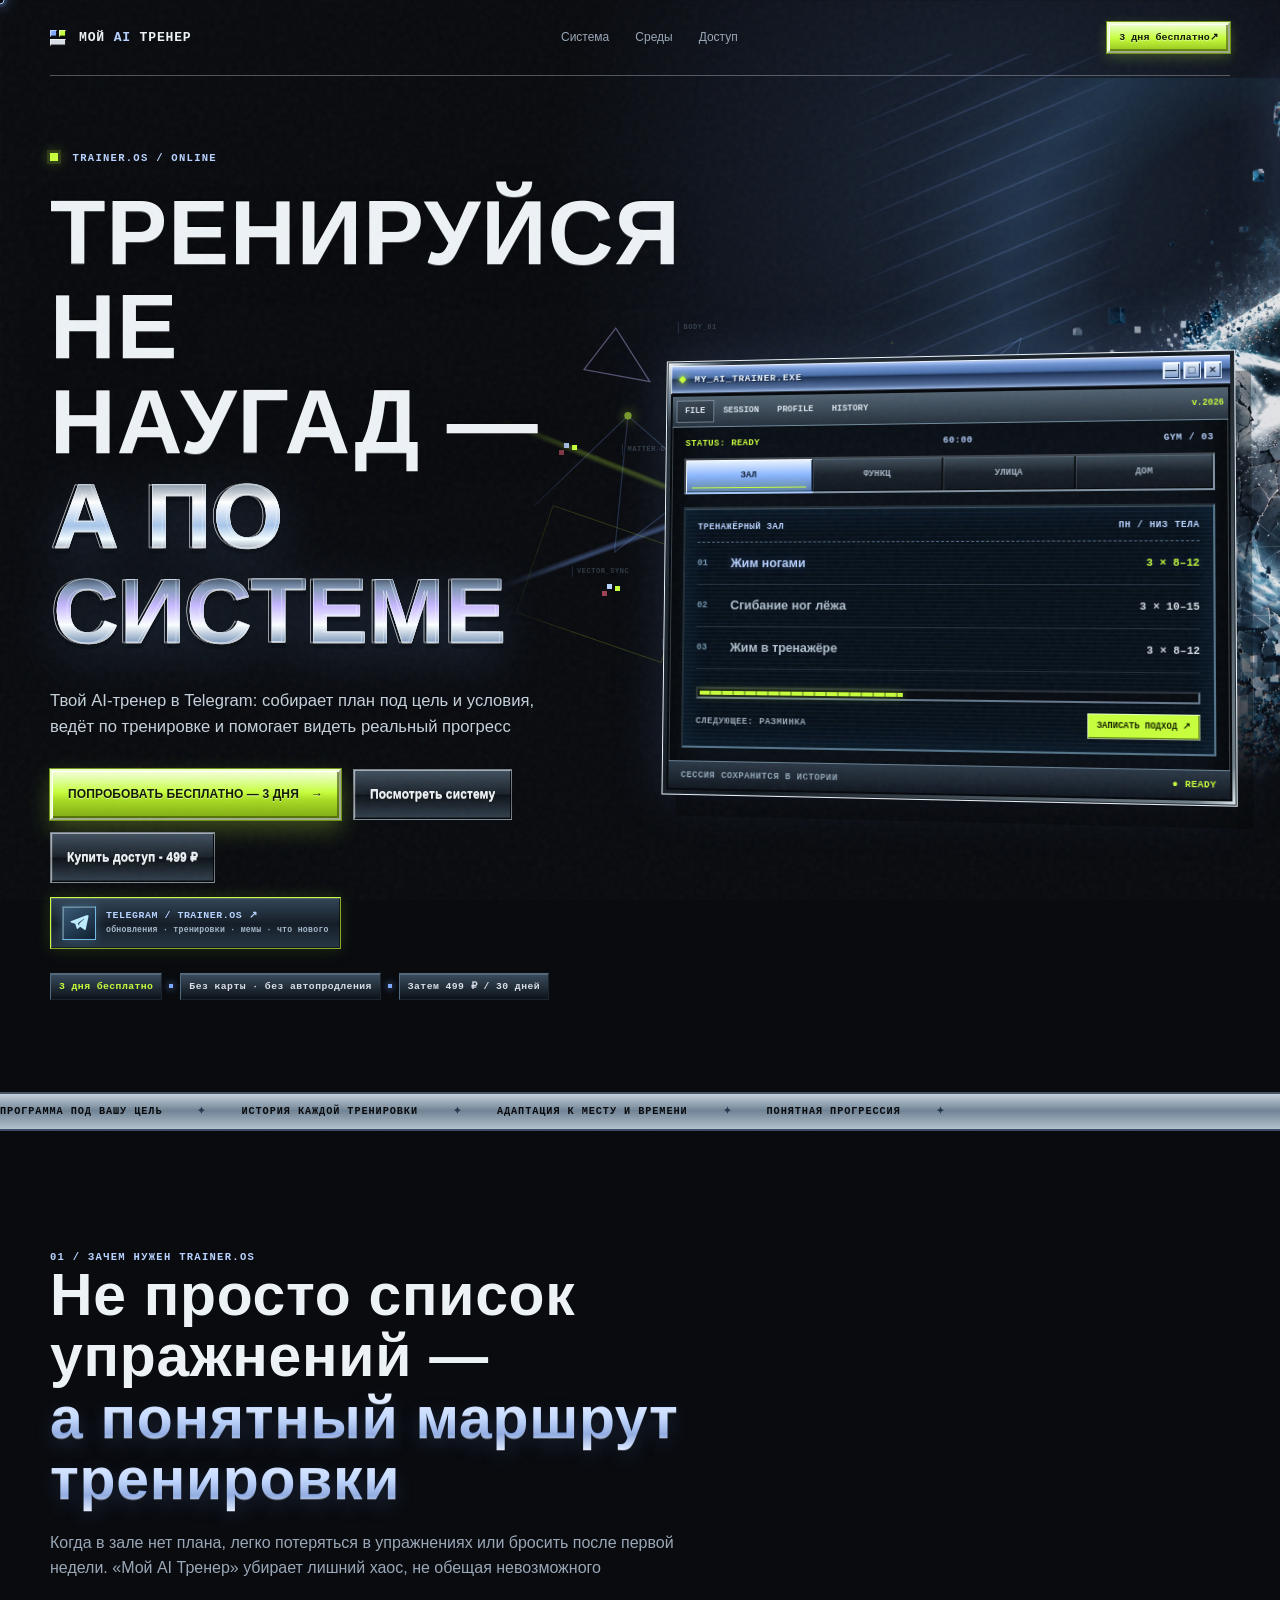
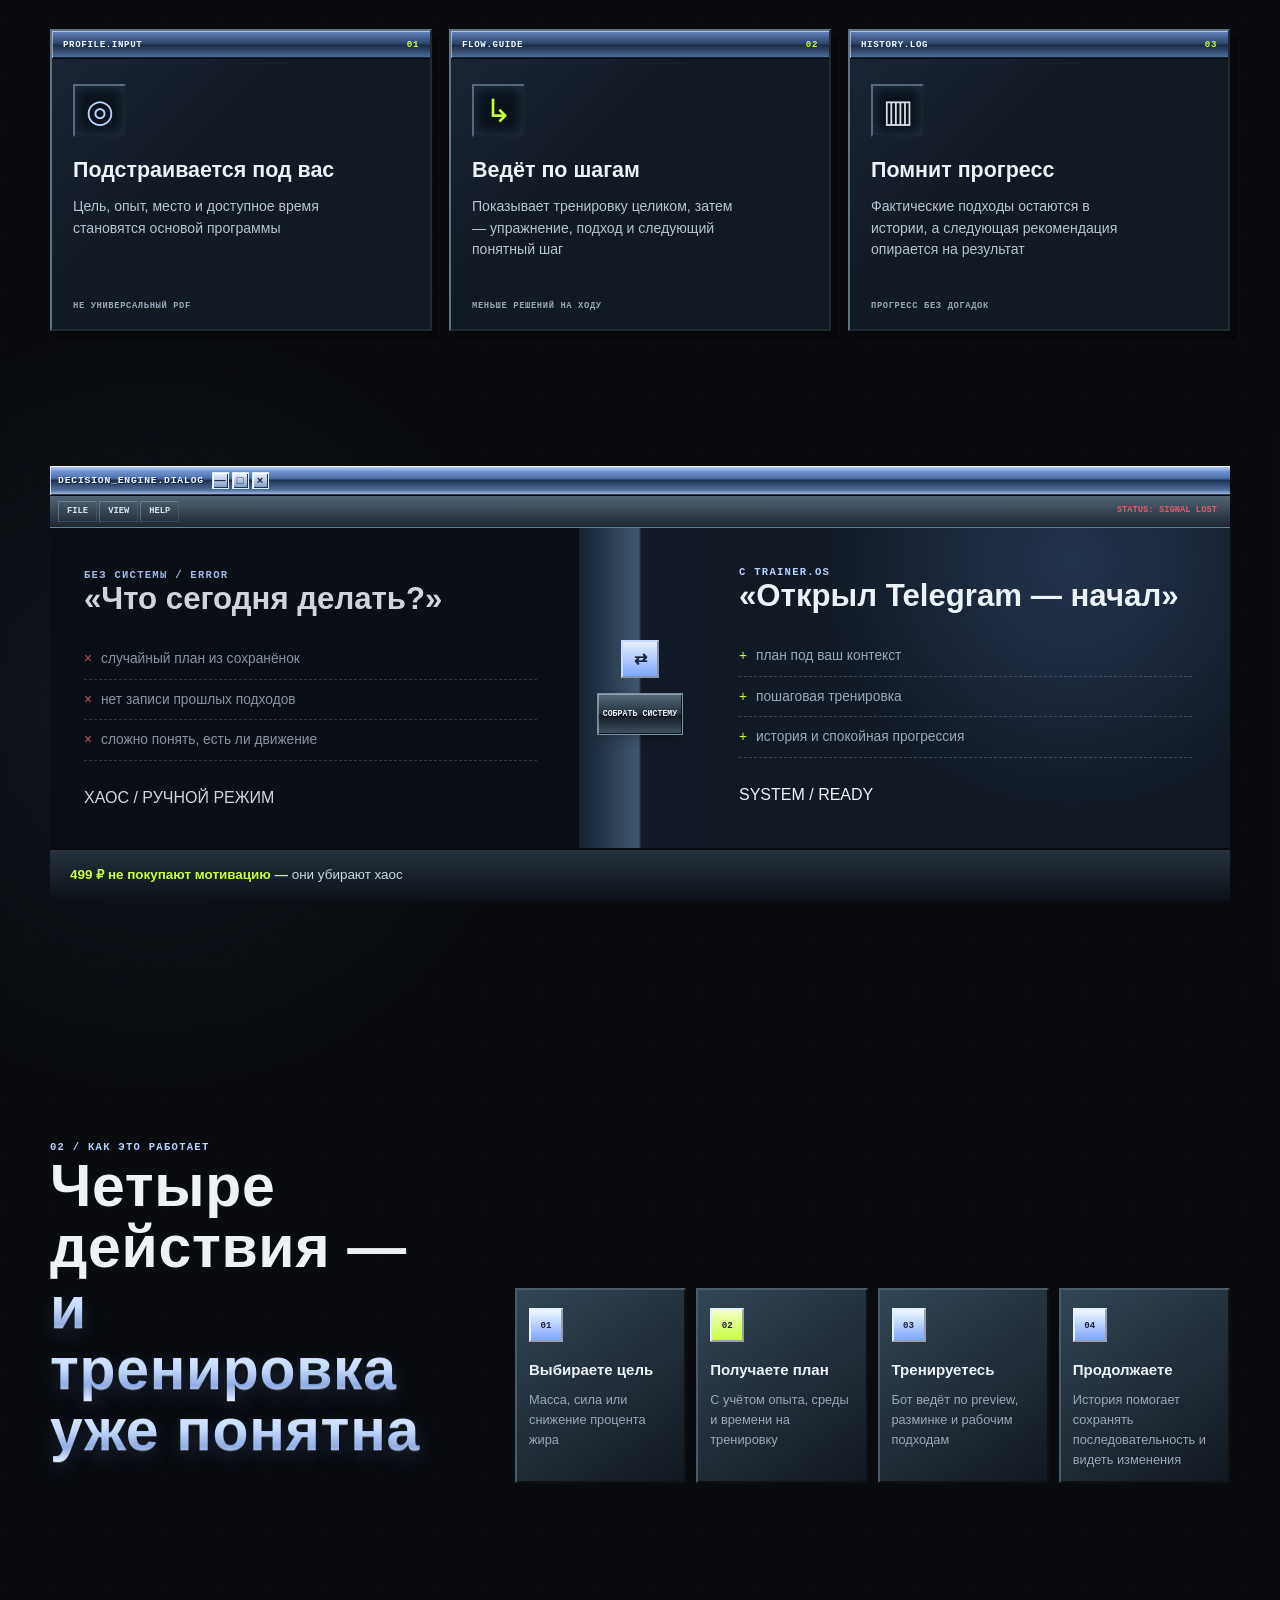
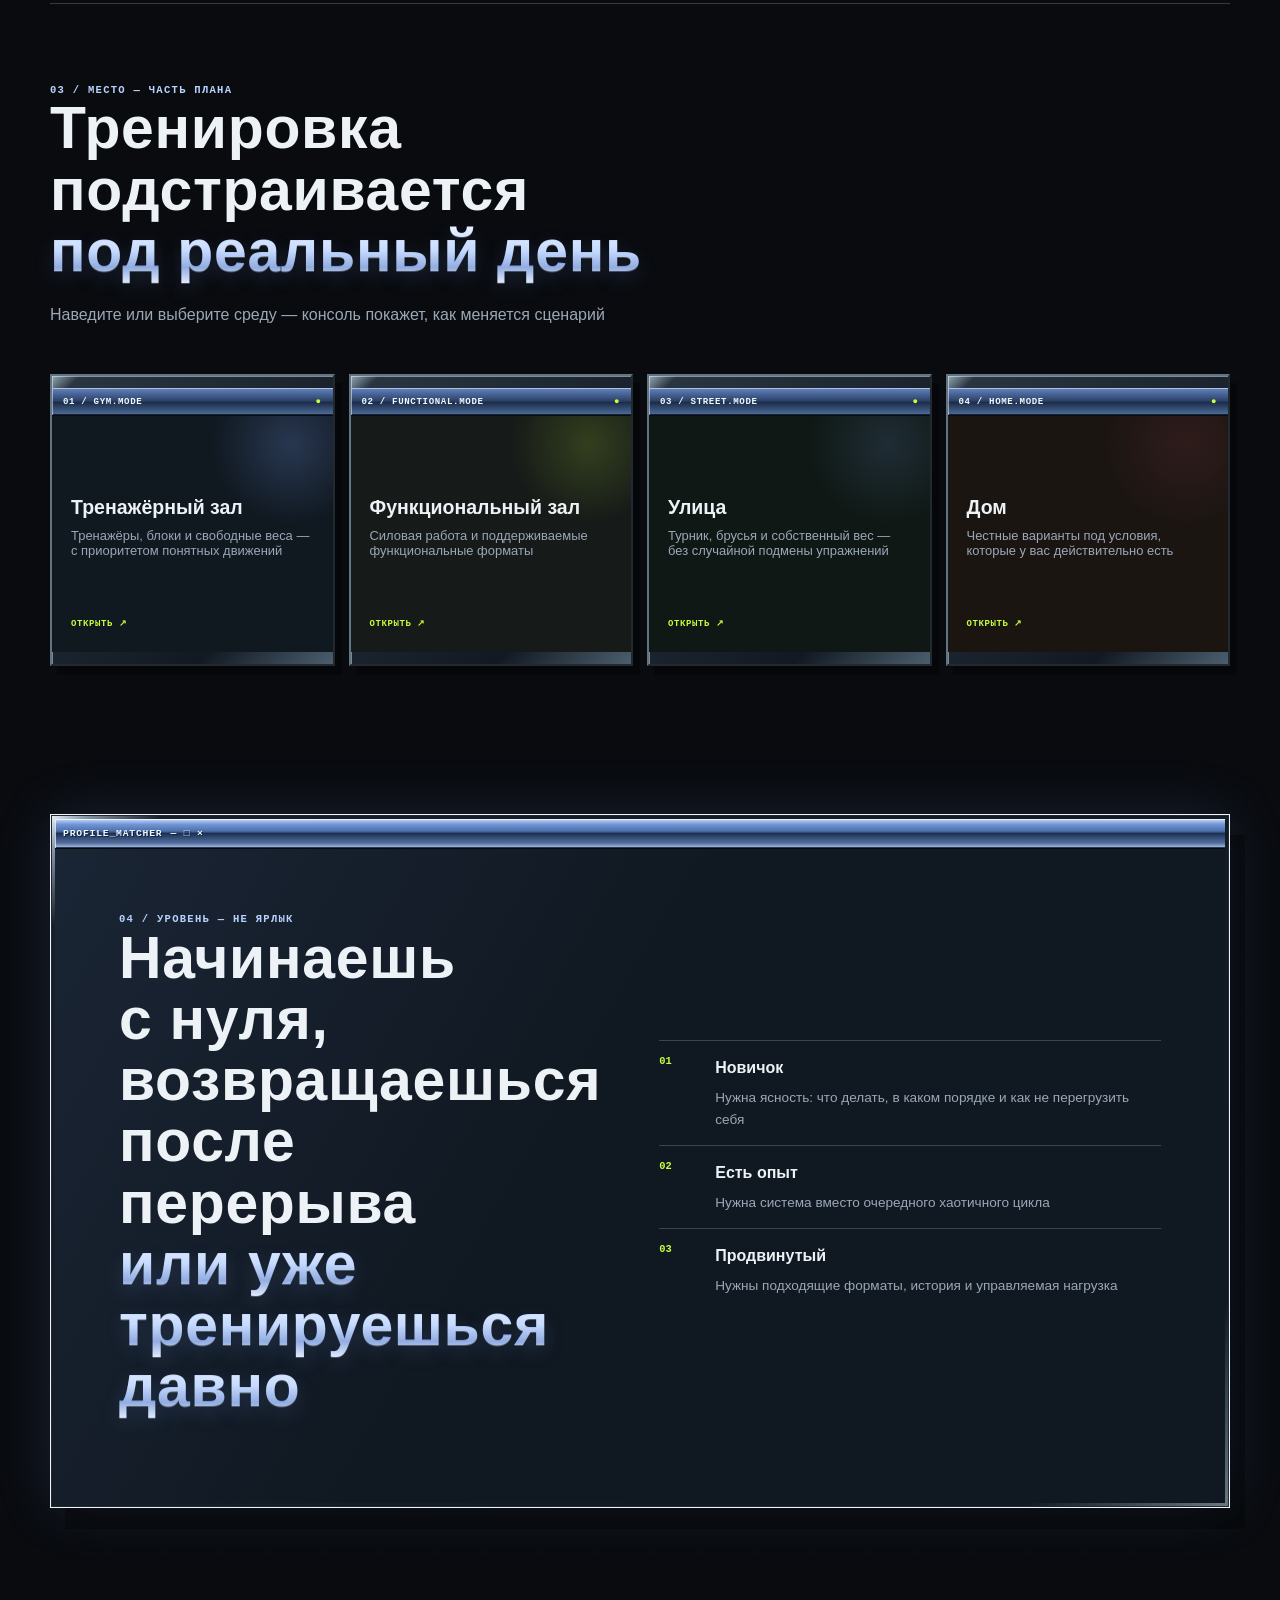
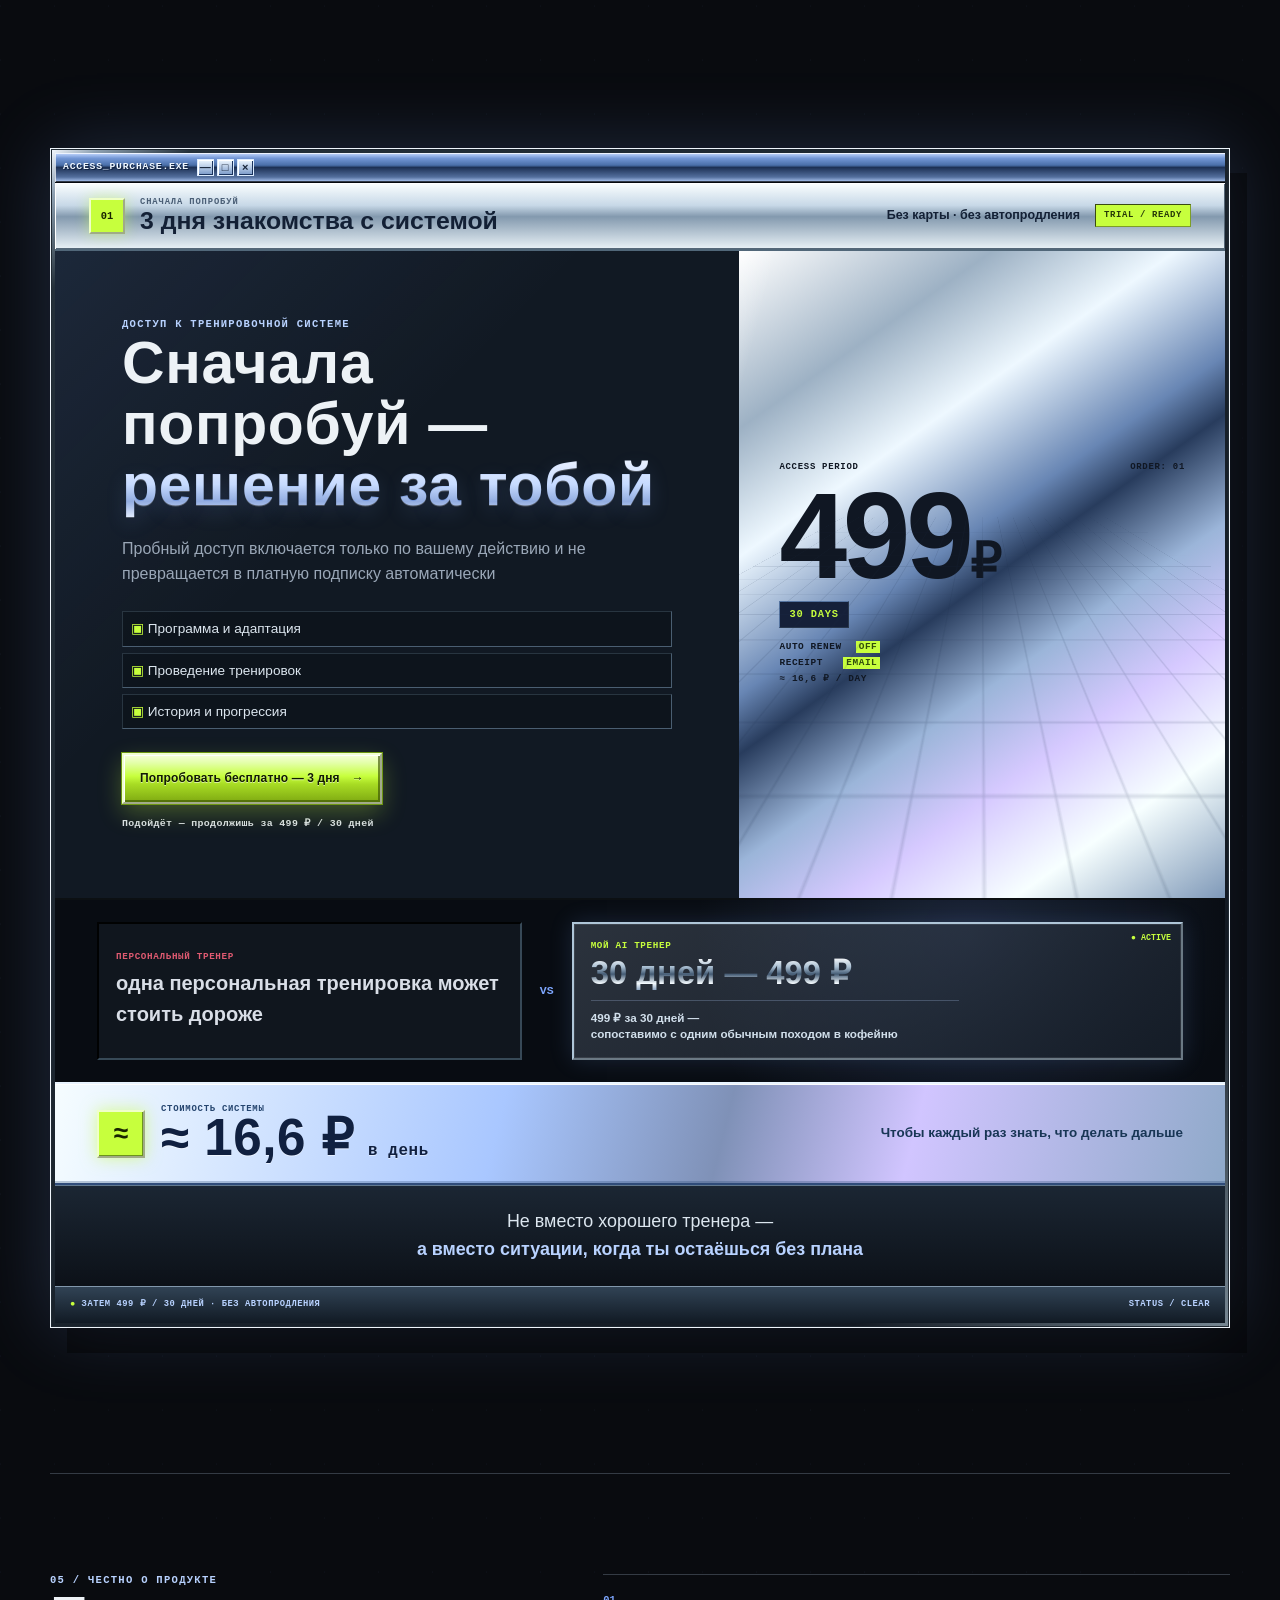
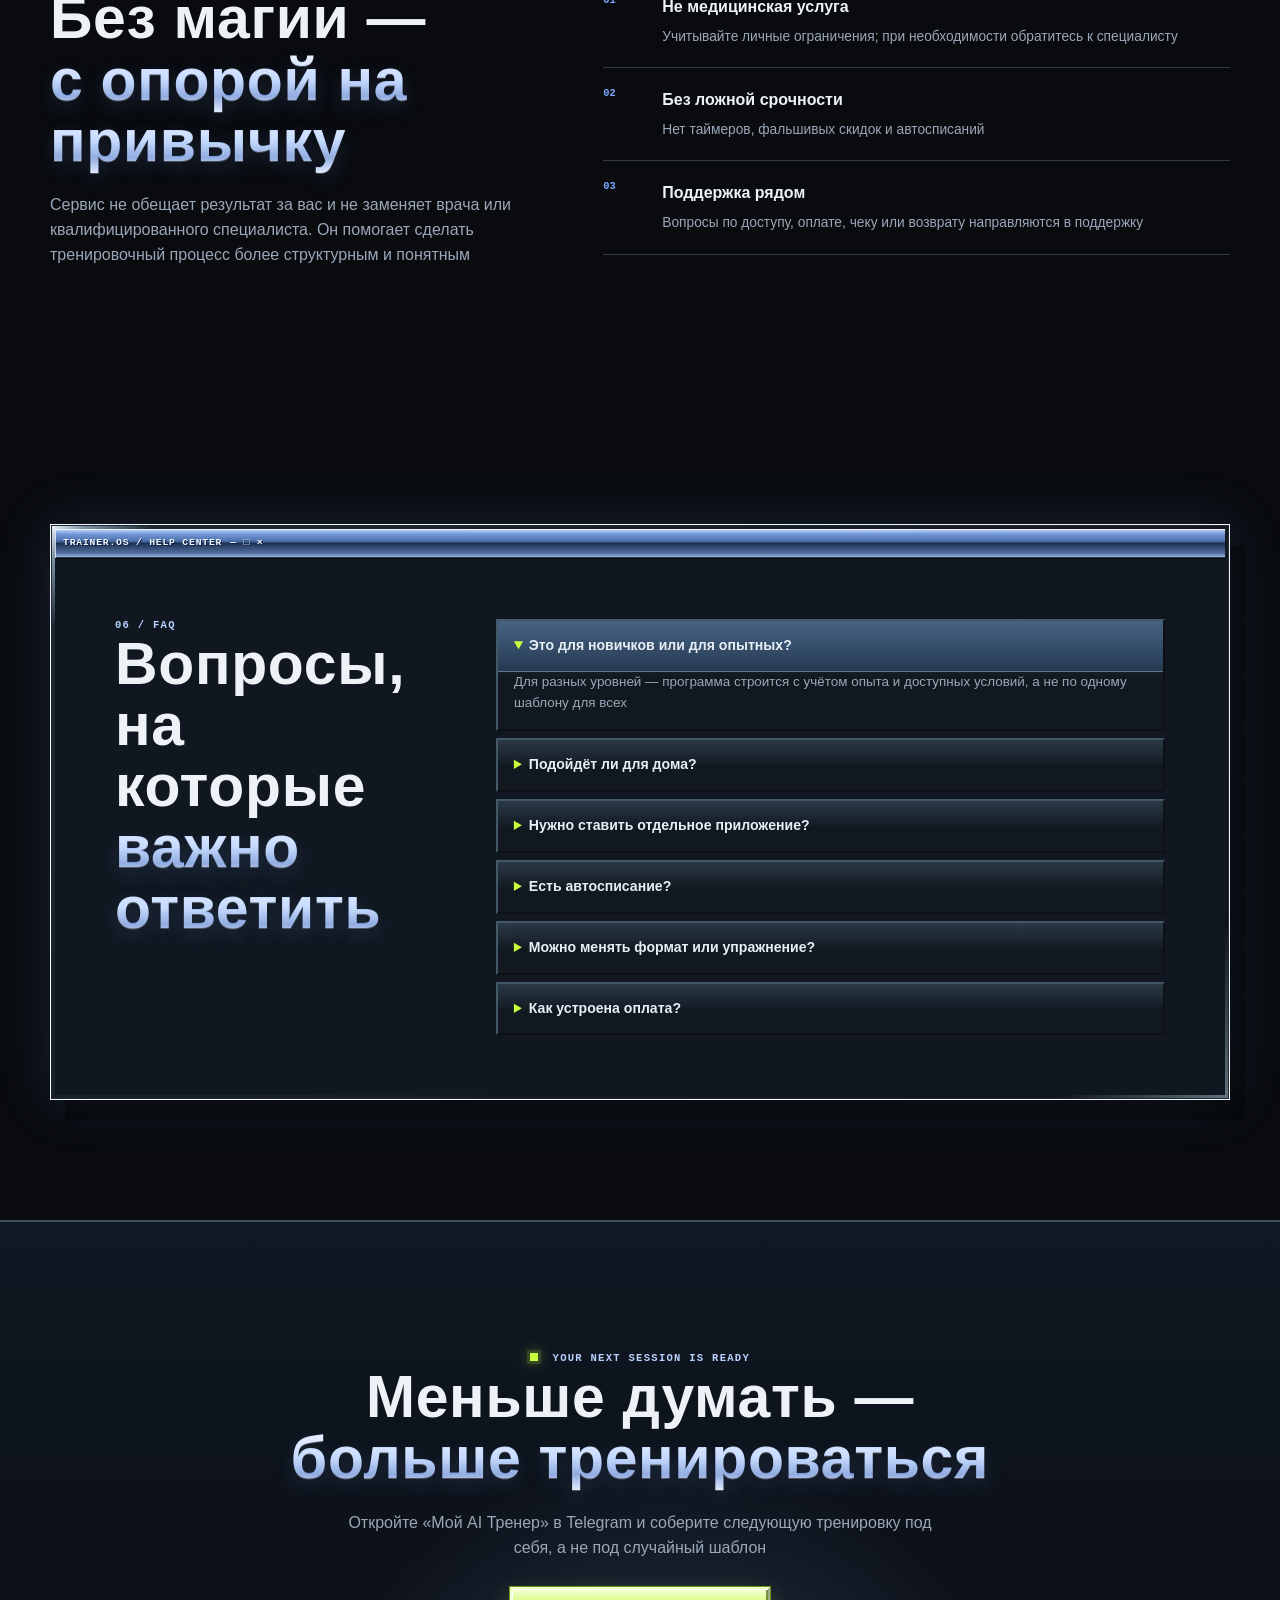
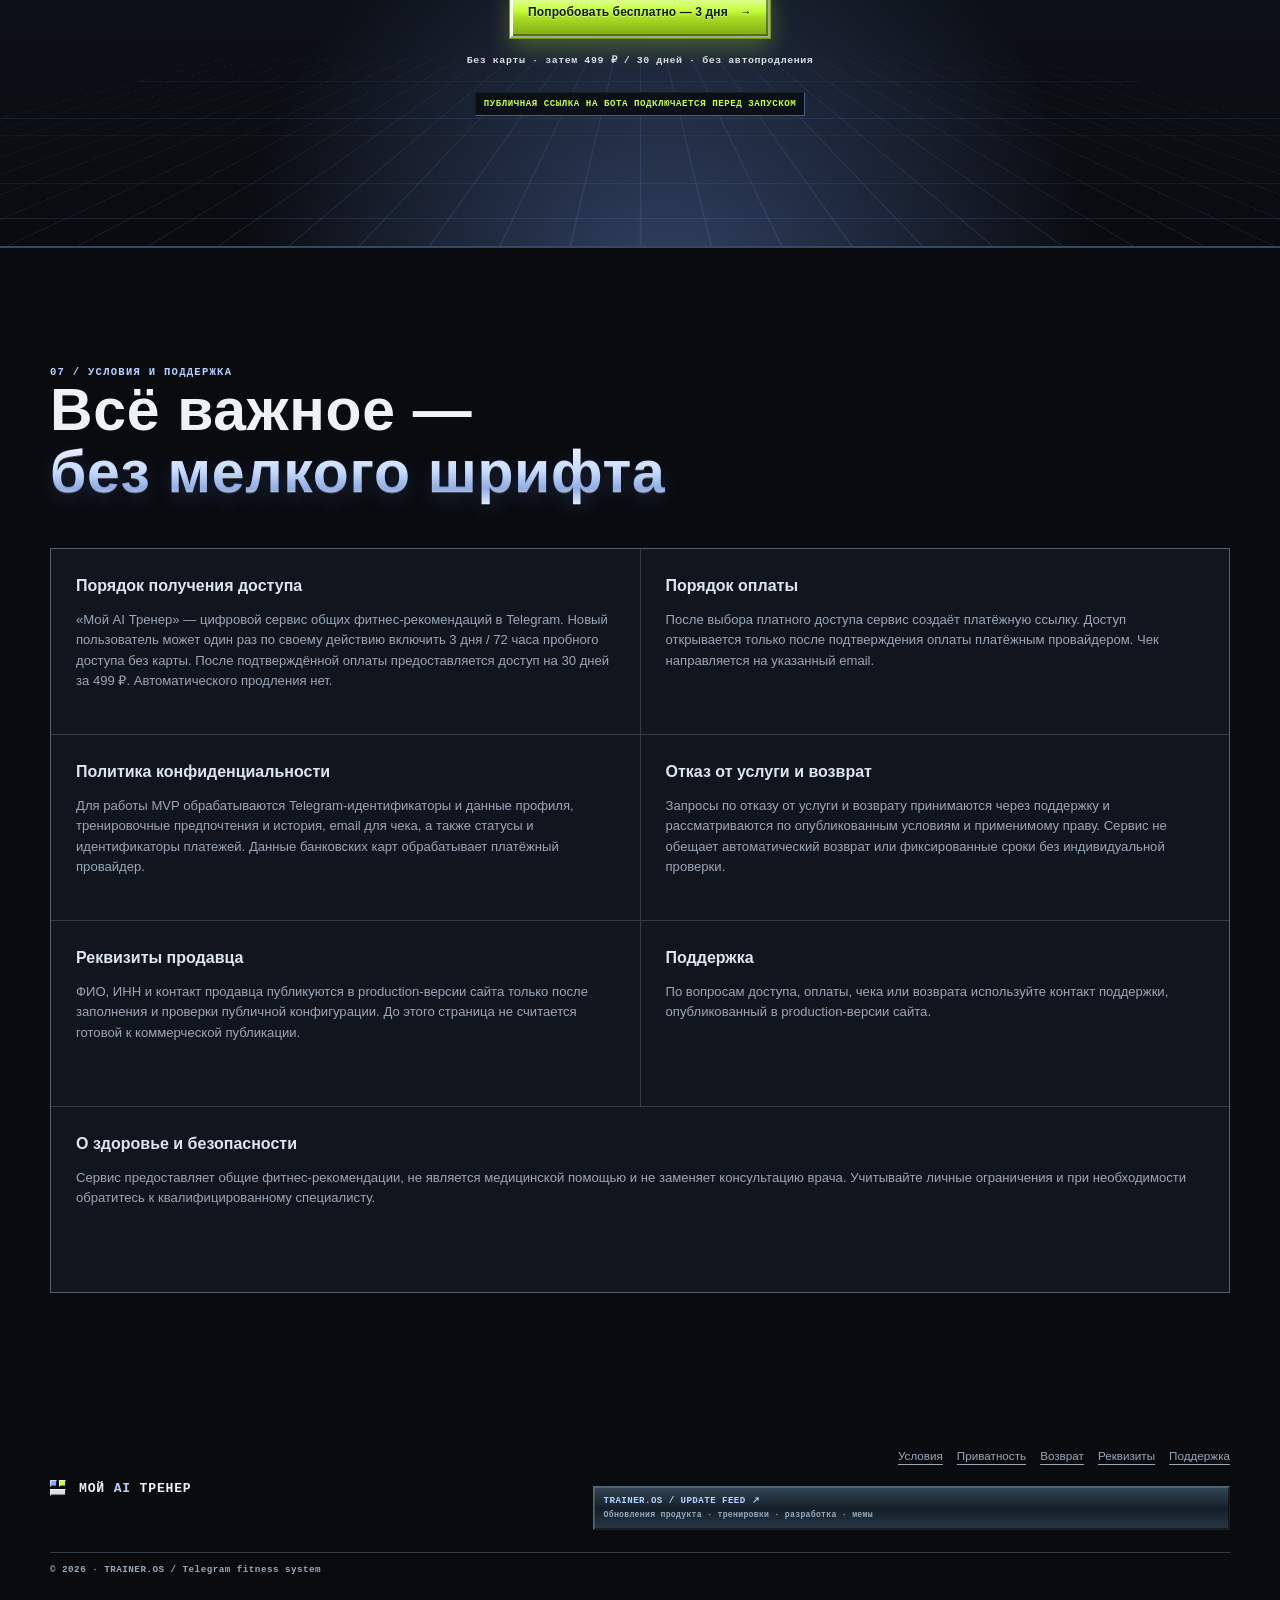
==== commit 2600ad7d: "feat: add website-first prodamus checkout" ====
--- a/landing/index.html
+++ b/landing/index.html
@@ -42,6 +42,7 @@
           <div class="hero-actions">
             <a class="button primary" data-telegram-cta href="#telegram-launch">ПОПРОБОВАТЬ БЕСПЛАТНО — 3 ДНЯ <span aria-hidden="true">→</span></a>
             <a class="button ghost" href="#system">Посмотреть систему</a>
+            <a class="button ghost website-purchase" data-purchase-cta href="#website-purchase">Купить доступ - 499 ₽</a>
           </div>
           <a class="hero-community-link" href="https://t.me/traineros" target="_blank" rel="noopener noreferrer" aria-label="Открыть канал TRAINER.OS в Telegram">
             <svg class="telegram-plane" viewBox="0 0 24 24" aria-hidden="true" focusable="false"><path d="M21.7 2.4 2.8 9.7c-1.3.5-1.3 1.3-.2 1.7l4.8 1.5 1.8 5.5c.2.6.1.8.8.8.5 0 .7-.2 1-.5l2.4-2.3 5 3.7c.9.5 1.5.3 1.8-.8l3.2-15c.4-1.4-.5-2-1.5-1.6Zm-11.1 10L17.8 7c.3-.2.6-.1.4.1l-5.9 5.6-.2 2.7-1.5-3Z" /></svg>
--- a/landing/styles.css
+++ b/landing/styles.css
@@ -155,11 +155,36 @@
 @keyframes corruption-pulse { 0%,84%,100% { opacity:0; clip-path:inset(0 100% 0 0); } 86% { opacity:.62; clip-path:inset(0 10% 0 0); transform:translateX(-7px); } 89% { opacity:.2; clip-path:inset(0 32% 0 0); transform:translateX(4px); } 92% { opacity:0; } }
 @keyframes price-shine { 0%,70% { transform:translateX(0) skewX(-15deg); opacity:0; } 75% { opacity:.5; } 86%,100% { transform:translateX(520%) skewX(-15deg); opacity:0; } }
 
+@media (max-width: 1100px) {
+  .hero { grid-template-columns: 1fr; min-height: 0; padding-top: 68px; overflow: clip; }.hero-machine { width: min(100%, 630px); justify-self: start; }
+}
+@media (min-width: 641px) and (max-width: 1100px) {
+  .hero-statue { top: clamp(160px, 21vw, 240px); right: clamp(-104px, -9vw, -64px); bottom: auto; width: clamp(360px, 51vw, 540px); height: clamp(560px, 73vw, 720px); opacity: .72; }
+  .statue-decay { top: clamp(205px, 25vw, 300px); right: clamp(-32px, -2vw, -10px); bottom: auto; width: clamp(315px, 44vw, 470px); height: clamp(480px, 65vw, 640px); opacity: .7; }
+  .statue-data-link { top: clamp(260px, 31vw, 385px); right: clamp(0px, 4vw, 44px); bottom: auto; width: clamp(295px, 42vw, 445px); height: clamp(240px, 33vw, 350px); opacity: .6; }
+}
 @media (max-width: 910px) {
-  .hero, .how-section, .trust-section, .faq-content, .audience-content { grid-template-columns: 1fr; }.hero { min-height: 0; padding-top: 68px; }.hero-machine { width: min(100%, 630px); justify-self: start; }.how-section, .trust-section, .faq-content, .audience-content { gap: 42px; }.process-line { grid-template-columns: repeat(2, 1fr); }.mode-grid { grid-template-columns: repeat(2, 1fr); }.offer-content { grid-template-columns: 1fr; }.price-module { min-height: 300px; }.section { padding: 92px 0; }
+  .how-section, .trust-section, .faq-content, .audience-content { grid-template-columns: 1fr; }.how-section, .trust-section, .faq-content, .audience-content { gap: 42px; }.process-line { grid-template-columns: repeat(2, 1fr); }.mode-grid { grid-template-columns: repeat(2, 1fr); }.offer-content { grid-template-columns: 1fr; }.price-module { min-height: 300px; }.section { padding: 92px 0; }
 }
 @media (max-width: 640px) {
-  .shell-width { width: min(1180px, calc(100% - 30px)); }.site-header { grid-template-columns: 1fr auto; gap: 12px; min-height: 68px; }.main-nav { display: none; }.header-cta { padding: 0 8px; font-size: .55rem; }.brand { font-size: .67rem; }.hero { gap: 44px; padding-top: 48px; }.hero-copy, .hero-machine { min-width: 0; }.hero-copy h1 { width: 100%; font-size: clamp(2.25rem, 10.8vw, 2.8rem); letter-spacing: .002em; }.mirror-chrome { display: block; width: 100%; padding-right: 0; }.hero-actions { display: grid; }.button { width: 100%; }.hero-trust { display: grid; grid-template-columns: 1fr; gap: 6px; }.hero-trust i { display: none; }.hero-statue { top: auto; right: -37%; bottom: -6%; width: 92vw; height: 470px; opacity: .46; mask-image: linear-gradient(90deg, transparent 0%, rgba(0,0,0,.45) 32%, #000 58%, transparent 100%), linear-gradient(180deg, transparent, #000 24%, #000 73%, transparent); }.hero-statue::after { opacity: .48; }.hero-statue img { object-position: right 12%; }.statue-decay { top:auto; right:-3%; bottom:0; width:78vw; height:390px; opacity:.62; }.marble-dust i:nth-child(n+9), .pixel-decay i:nth-child(n+6), .data-fragments span:nth-child(n+3) { display:none; }.geometry-drift { opacity:.38; }.statue-data-link { top: auto; right: 3%; bottom: 2%; width: 68vw; height: 240px; opacity: .48; }.hero-copy { z-index: 4; }.hero-machine { transform: none; }.machine-toolbar span:nth-child(3), .machine-toolbar span:nth-child(4), .machine-toolbar b { display: none; }.machine-status { padding-inline: 10px; font-size: .49rem; }.training-tabs { margin: 0 9px; }.training-tabs button { min-height: 31px; font-size: .5rem; }.training-screen { margin: 9px; padding: 10px; }.exercise-row { grid-template-columns: 19px minmax(0,1fr) auto; gap: 6px; font-size: .69rem; }.exercise-row b { font-size: .56rem; }.screen-footer { font-size: .48rem; }.screen-footer button { font-size: .46rem; }.section { padding: 68px 0; }.system-grid, .mode-grid, .legal-grid, .process-line { grid-template-columns: 1fr; margin-top: 30px; }.card-body { min-height: 240px; }.contrast-content { grid-template-columns: 1fr; }.contrast-divider { min-height: 91px; grid-auto-flow: column; align-content: center; }.contrast-side { min-height: 0; padding: 27px 21px; }.old-way { transform: translate(-2px, 2px); }.audience-content, .faq-content { padding: 28px 21px; }.trial-value-strip { grid-template-columns:auto 1fr; }.trial-value-strip p, .trial-state { grid-column:2; }.offer-main, .price-module { padding: 29px 22px; }.price-compare { grid-template-columns: 1fr; }.price-compare > span { display: none; }.value-proof { grid-template-columns: auto 1fr; gap: 10px; padding: 17px 20px; }.value-proof p { grid-column: 1 / -1; margin: 2px 0 0; font-size: .75rem; }.comparison-trust br { display:none; }.offer-status { display: grid; }.trust-section { gap: 38px; }.final-section { padding: 88px 0; }.legal-section { padding-top: 85px; }.site-footer { grid-template-columns: 1fr; }.site-footer nav { justify-content: flex-start; }.site-footer p { grid-column: auto; }
+  .shell-width { width: min(1180px, calc(100% - 30px)); }.site-header { grid-template-columns: 1fr auto; gap: 12px; min-height: 68px; }.main-nav { display: none; }.header-cta { padding: 0 8px; font-size: .55rem; }.brand { font-size: .67rem; }.hero { gap: 44px; padding-top: 48px; }.hero-copy, .hero-machine { min-width: 0; }.hero-copy h1 { width: 100%; font-size: clamp(2.25rem, 10.8vw, 2.8rem); letter-spacing: .002em; }.mirror-chrome { display: block; width: 100%; padding-right: 0; }.hero-actions { display: grid; }.button { width: 100%; }.hero-trust { display: grid; grid-template-columns: 1fr; gap: 6px; }.hero-trust i { display: none; }.hero-statue { top: clamp(228px, 63vw, 306px); right: -37%; bottom: auto; width: 92vw; height: 470px; opacity: .46; mask-image: linear-gradient(90deg, transparent 0%, rgba(0,0,0,.45) 32%, #000 58%, transparent 100%), linear-gradient(180deg, transparent, #000 24%, #000 73%, transparent); }.hero-statue::after { opacity: .48; }.hero-statue img { object-position: right 12%; }.statue-decay { top: clamp(292px, 78vw, 370px); right:-3%; bottom:auto; width:78vw; height:390px; opacity:.62; }.marble-dust i:nth-child(n+9), .pixel-decay i:nth-child(n+6), .data-fragments span:nth-child(n+3) { display:none; }.geometry-drift { opacity:.38; }.statue-data-link { top: clamp(340px, 91vw, 440px); right: 3%; bottom: auto; width: 68vw; height: 240px; opacity: .48; }.hero-copy { z-index: 4; }.hero-machine { transform: none; }.machine-toolbar span:nth-child(3), .machine-toolbar span:nth-child(4), .machine-toolbar b { display: none; }.machine-status { padding-inline: 10px; font-size: .49rem; }.training-tabs { margin: 0 9px; }.training-tabs button { min-height: 31px; font-size: .5rem; }.training-screen { margin: 9px; padding: 10px; }.exercise-row { grid-template-columns: 19px minmax(0,1fr) auto; gap: 6px; font-size: .69rem; }.exercise-row b { font-size: .56rem; }.screen-footer { font-size: .48rem; }.screen-footer button { font-size: .46rem; }.section { padding: 68px 0; }.system-grid, .mode-grid, .legal-grid, .process-line { grid-template-columns: 1fr; margin-top: 30px; }.card-body { min-height: 240px; }.contrast-content { grid-template-columns: 1fr; }.contrast-divider { min-height: 91px; grid-auto-flow: column; align-content: center; }.contrast-side { min-height: 0; padding: 27px 21px; }.old-way { transform: translate(-2px, 2px); }.audience-content, .faq-content { padding: 28px 21px; }.trial-value-strip { grid-template-columns:auto 1fr; }.trial-value-strip p, .trial-state { grid-column:2; }.offer-main, .price-module { padding: 29px 22px; }.price-compare { grid-template-columns: 1fr; }.price-compare > span { display: none; }.value-proof { grid-template-columns: auto 1fr; gap: 10px; padding: 17px 20px; }.value-proof p { grid-column: 1 / -1; margin: 2px 0 0; font-size: .75rem; }.comparison-trust br { display:none; }.offer-status { display: grid; }.trust-section { gap: 38px; }.final-section { padding: 88px 0; }.legal-section { padding-top: 85px; }.site-footer { grid-template-columns: 1fr; }.site-footer nav { justify-content: flex-start; }.site-footer p { grid-column: auto; }
+}
+
+@media (max-width: 640px) {
+  /* Keep the mobile artwork in the reading flow: headline → artwork → offer. */
+  .hero { display: flex; flex-direction: column; align-items: stretch; gap: 0; }
+  .hero-copy { display: contents; }
+  .system-label { position: relative; z-index: 4; order: 1; }
+  .hero-copy h1 { position: relative; z-index: 4; order: 2; margin-bottom: 10px; }
+  .hero-statue { position: relative; z-index: 3; order: 3; top: auto; right: auto; bottom: auto; flex: none; width: 116%; height: clamp(230px, 68vw, 300px); margin: -3px 0 18px -8%; opacity: .94; transform: none; mask-image: linear-gradient(90deg, transparent 0%, rgba(0,0,0,.62) 19%, #000 46%, #000 84%, transparent 100%), linear-gradient(180deg, transparent 0%, #000 12%, #000 87%, transparent 100%); }
+  .hero-statue::after { opacity: .58; }
+  .hero-statue img { object-position: right 12%; }
+  .statue-decay, .statue-data-link { display: none; }
+  .hero-lead { position: relative; z-index: 4; order: 4; margin-bottom: 0; }
+  .hero-actions { position: relative; z-index: 4; order: 5; }
+  .hero-community-link { position: relative; z-index: 4; order: 6; }
+  .hero-trust { position: relative; z-index: 4; order: 7; }
+  .hero-machine { position: relative; z-index: 2; order: 10; margin-top: 44px; }
 }
 .price-compare .current p { max-width: 23rem; margin: 3px 0 0; padding-top: 9px; color: #d1dfeb; border-top: 1px solid rgba(184,210,255,.24); font-size: .73rem; font-weight: 700; line-height: 1.34; }
 .legal-grid #safety { grid-column: 1 / -1; }
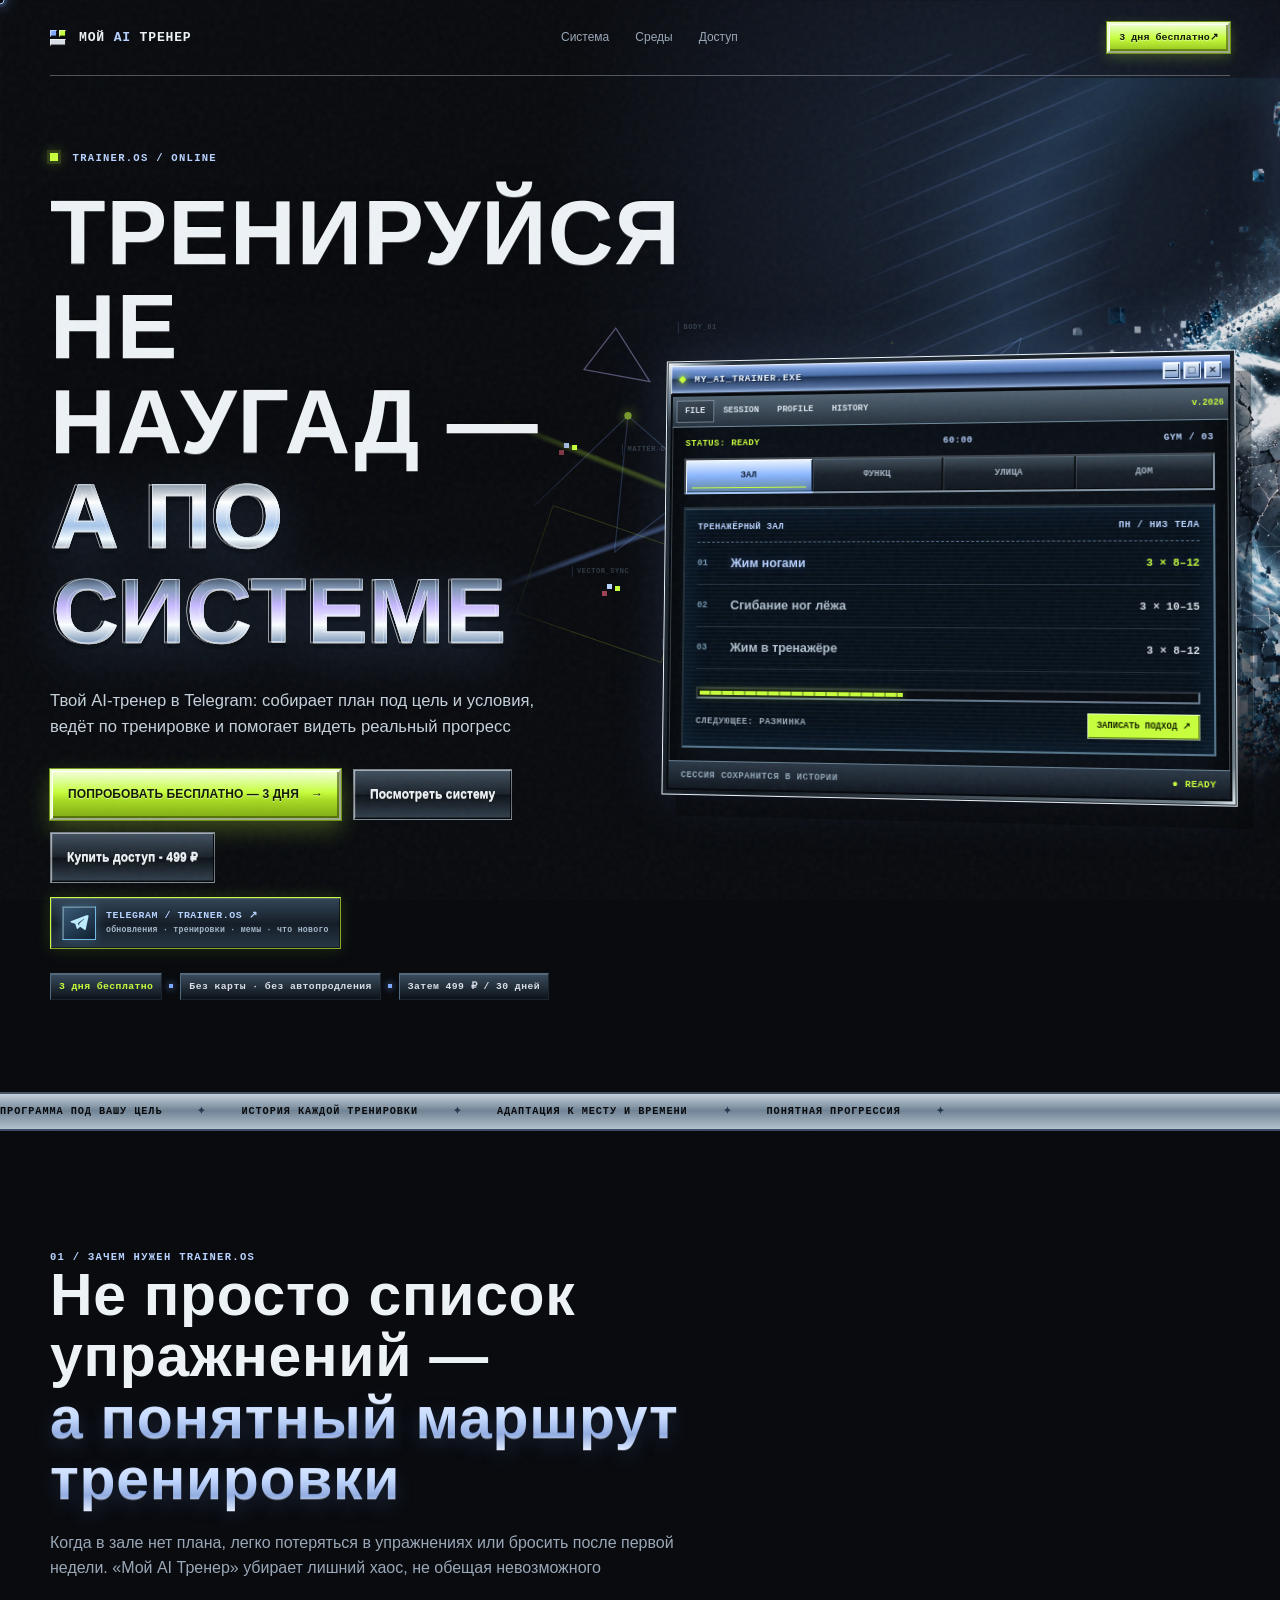
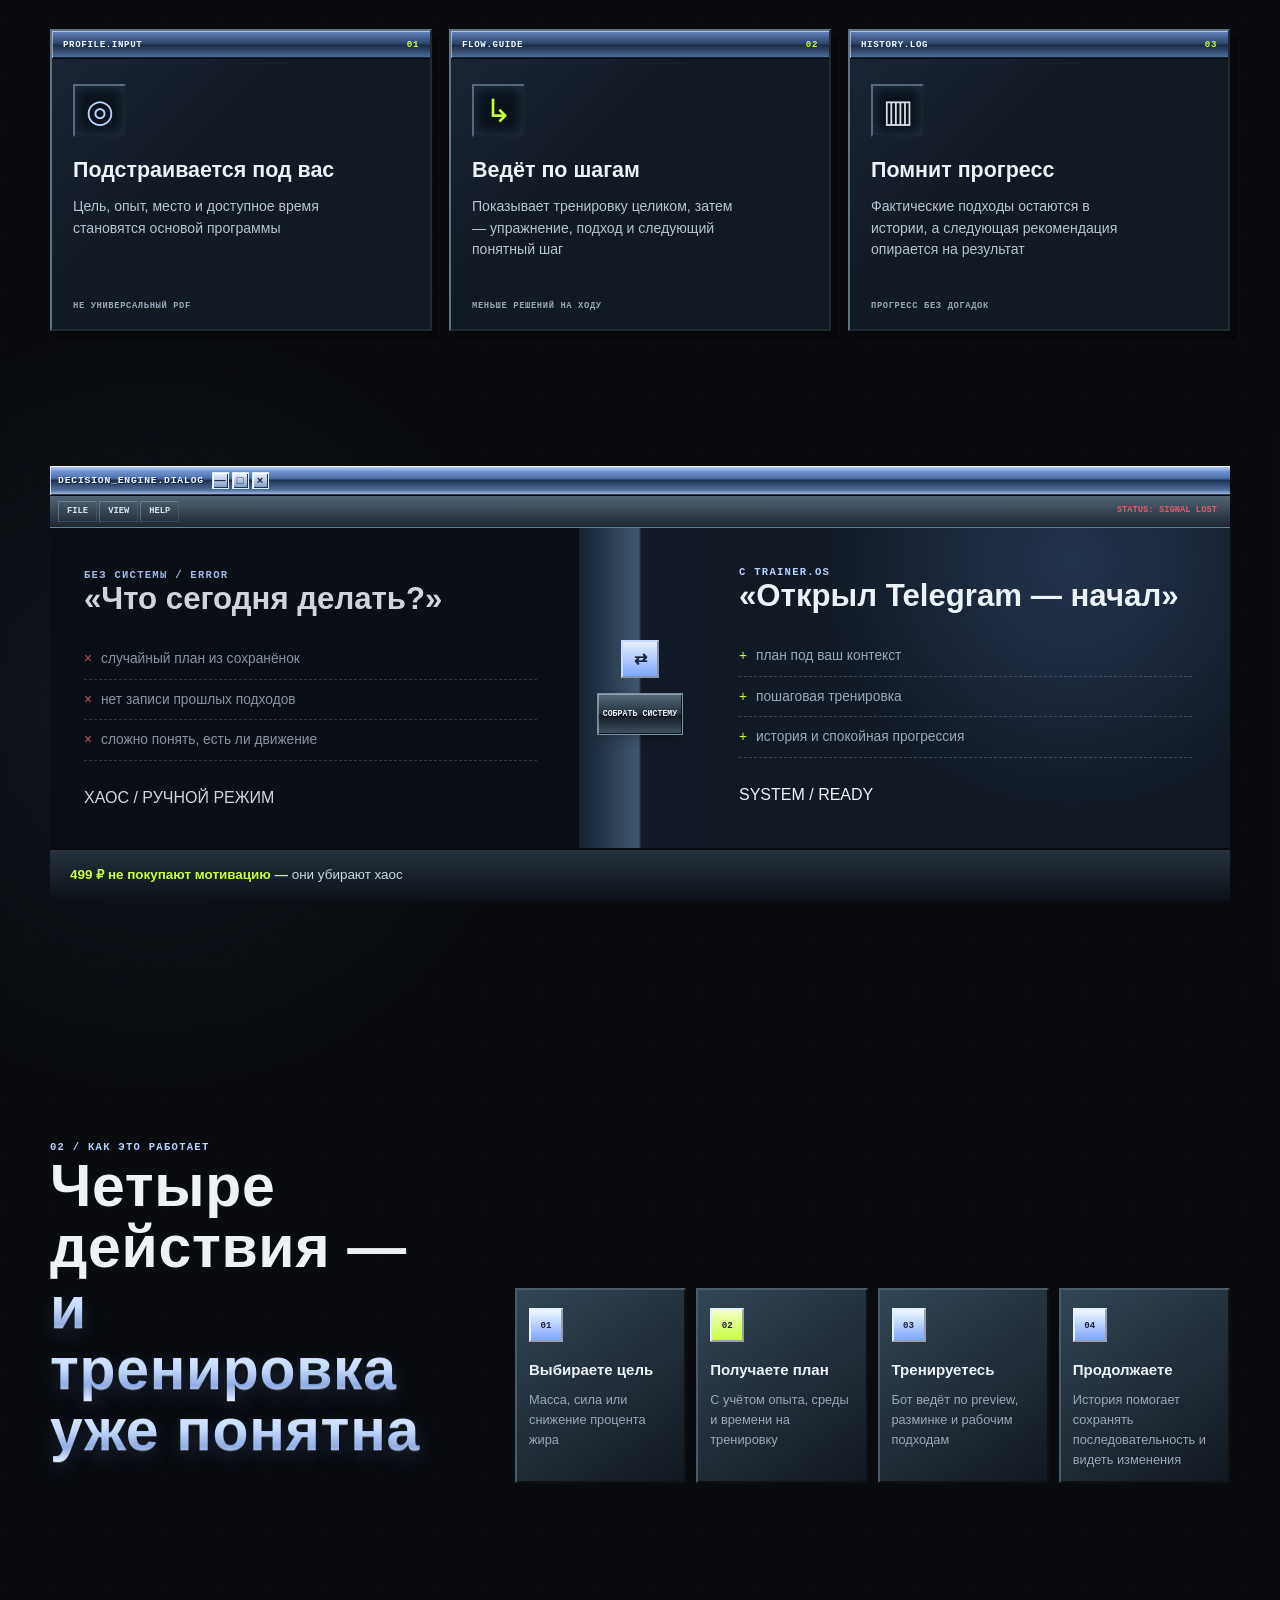
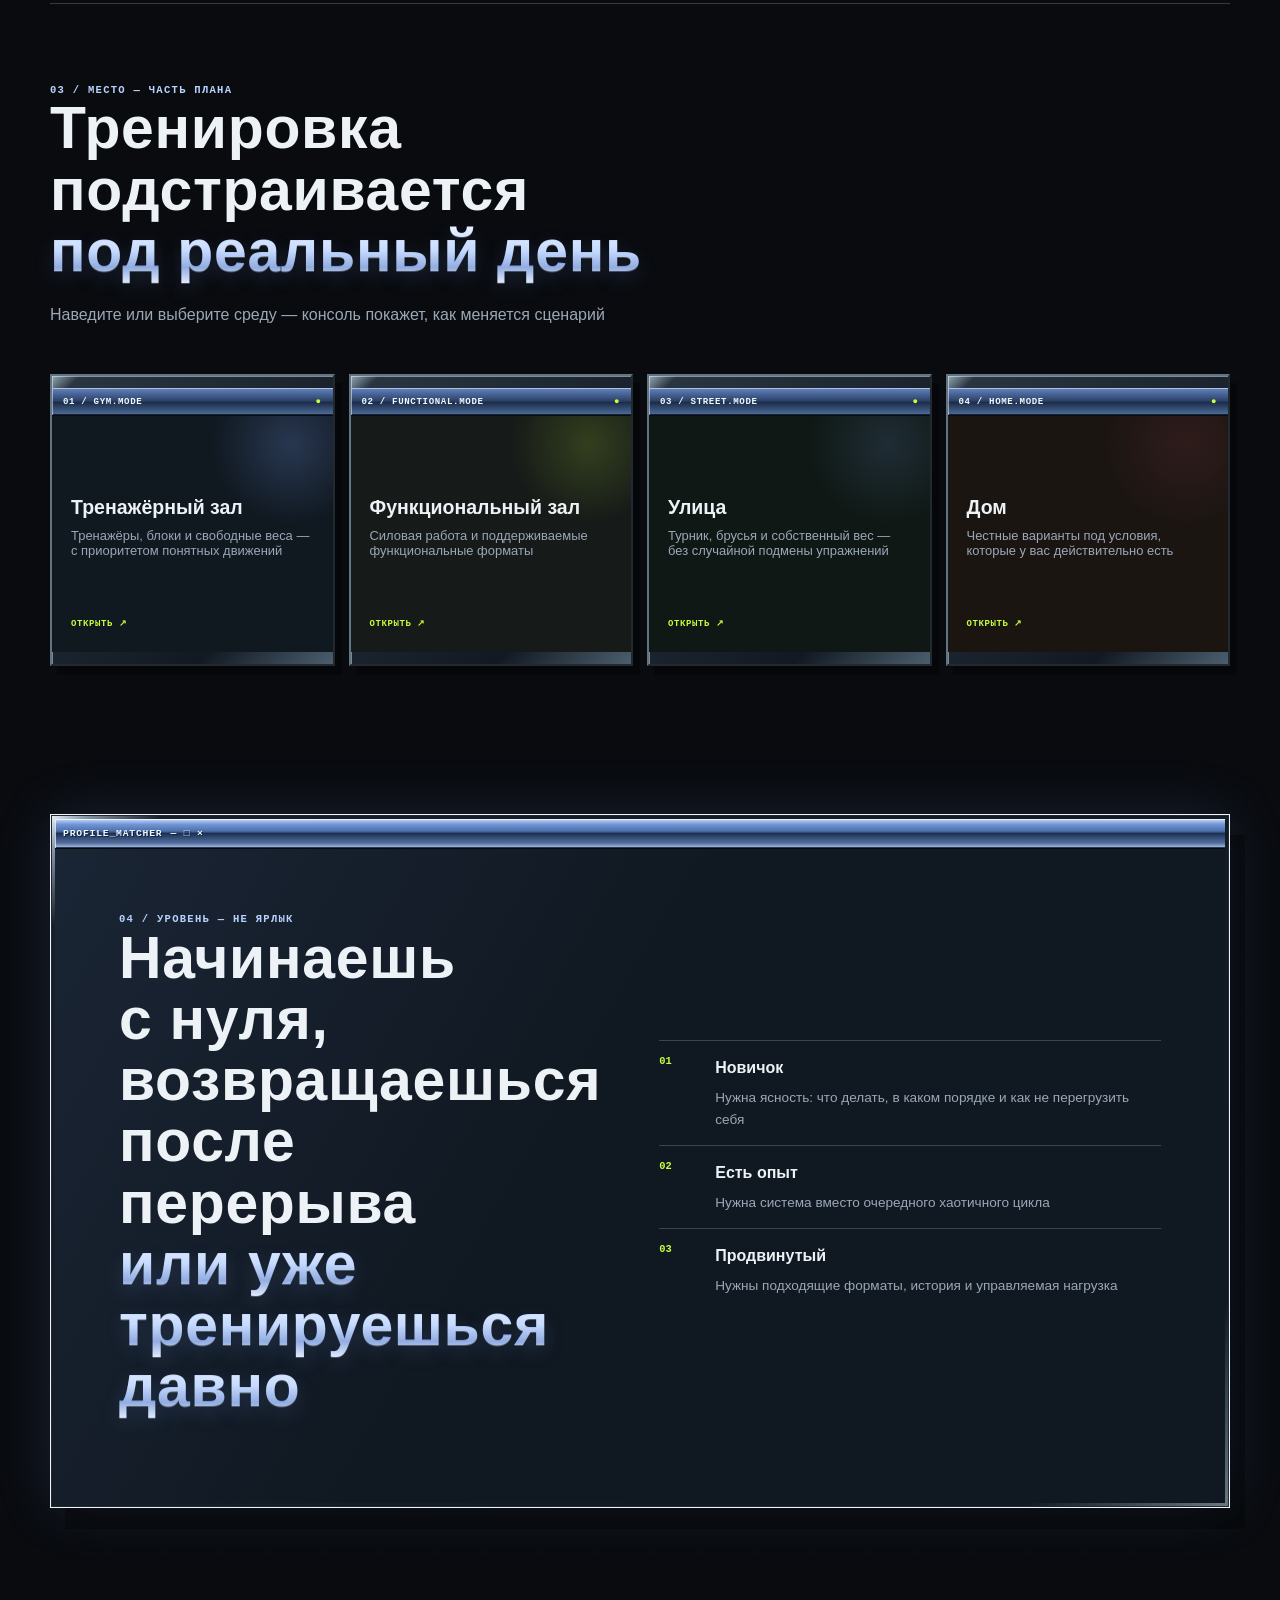
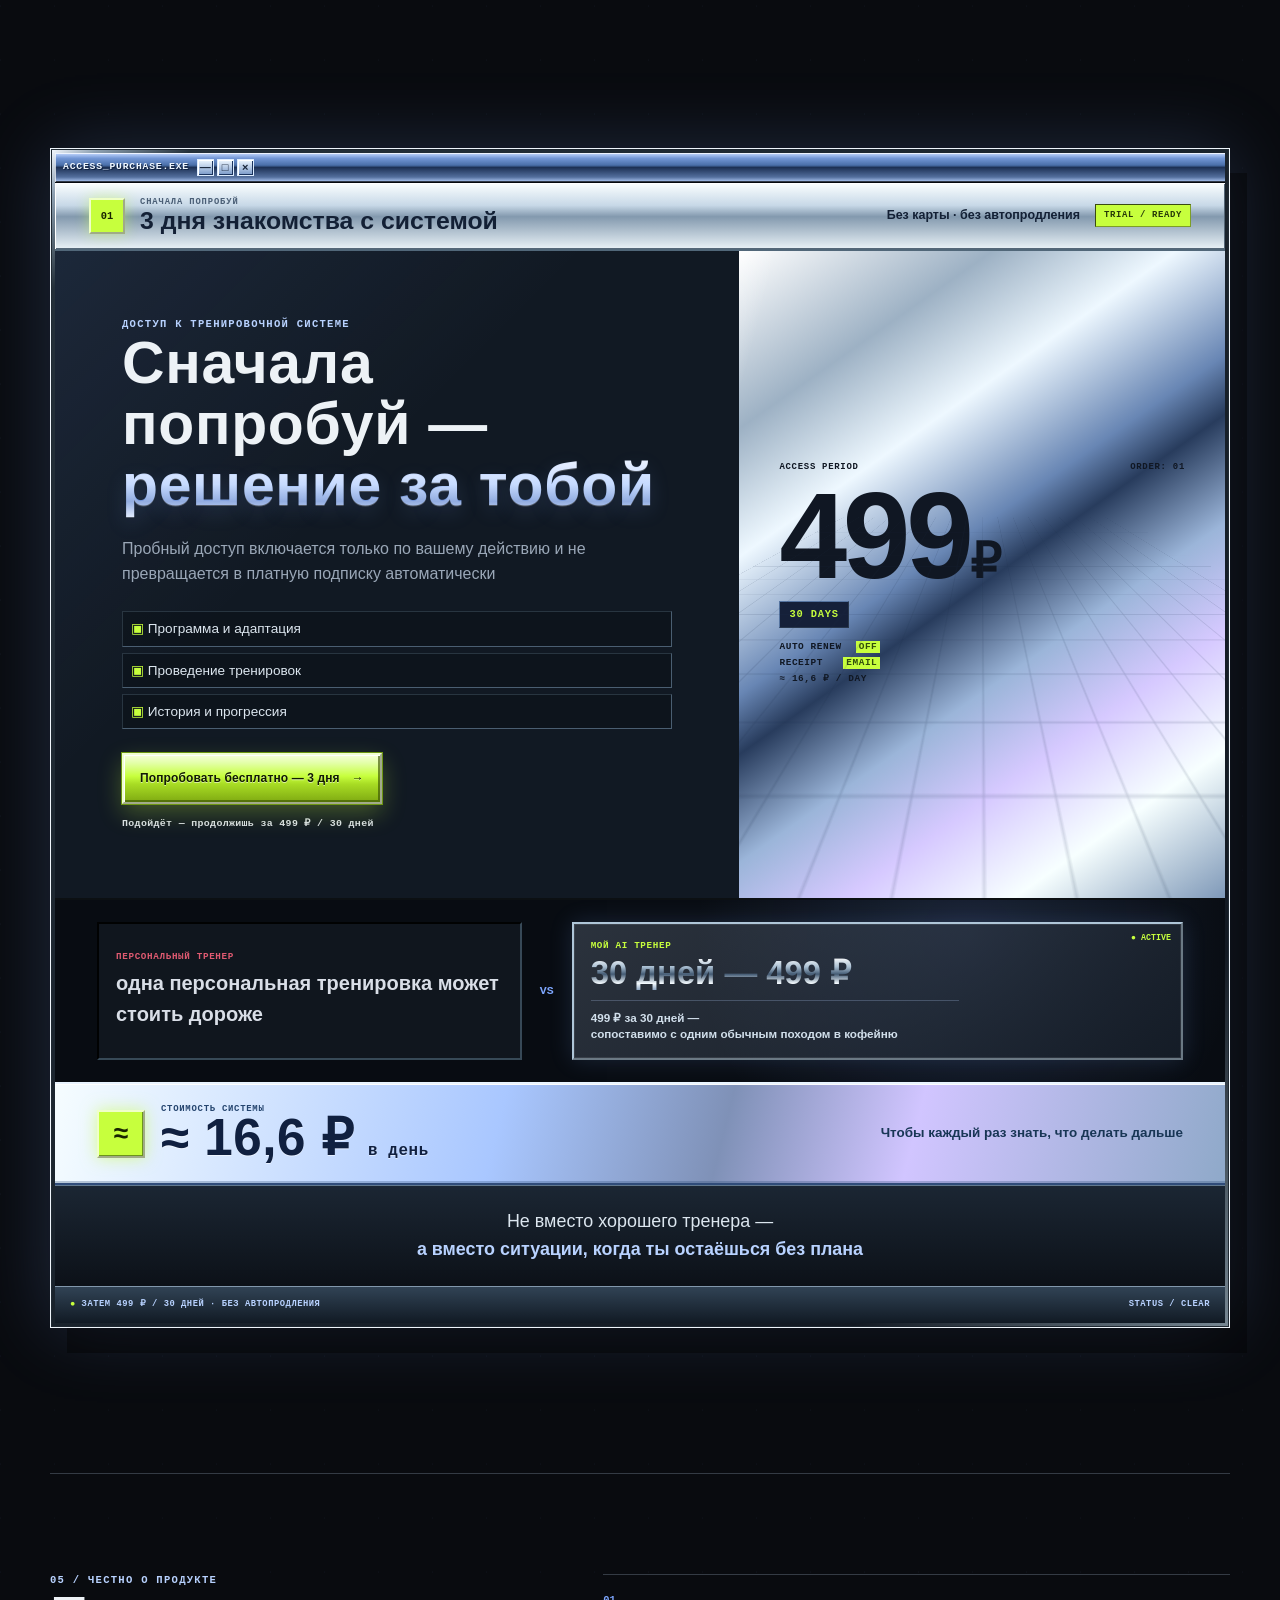
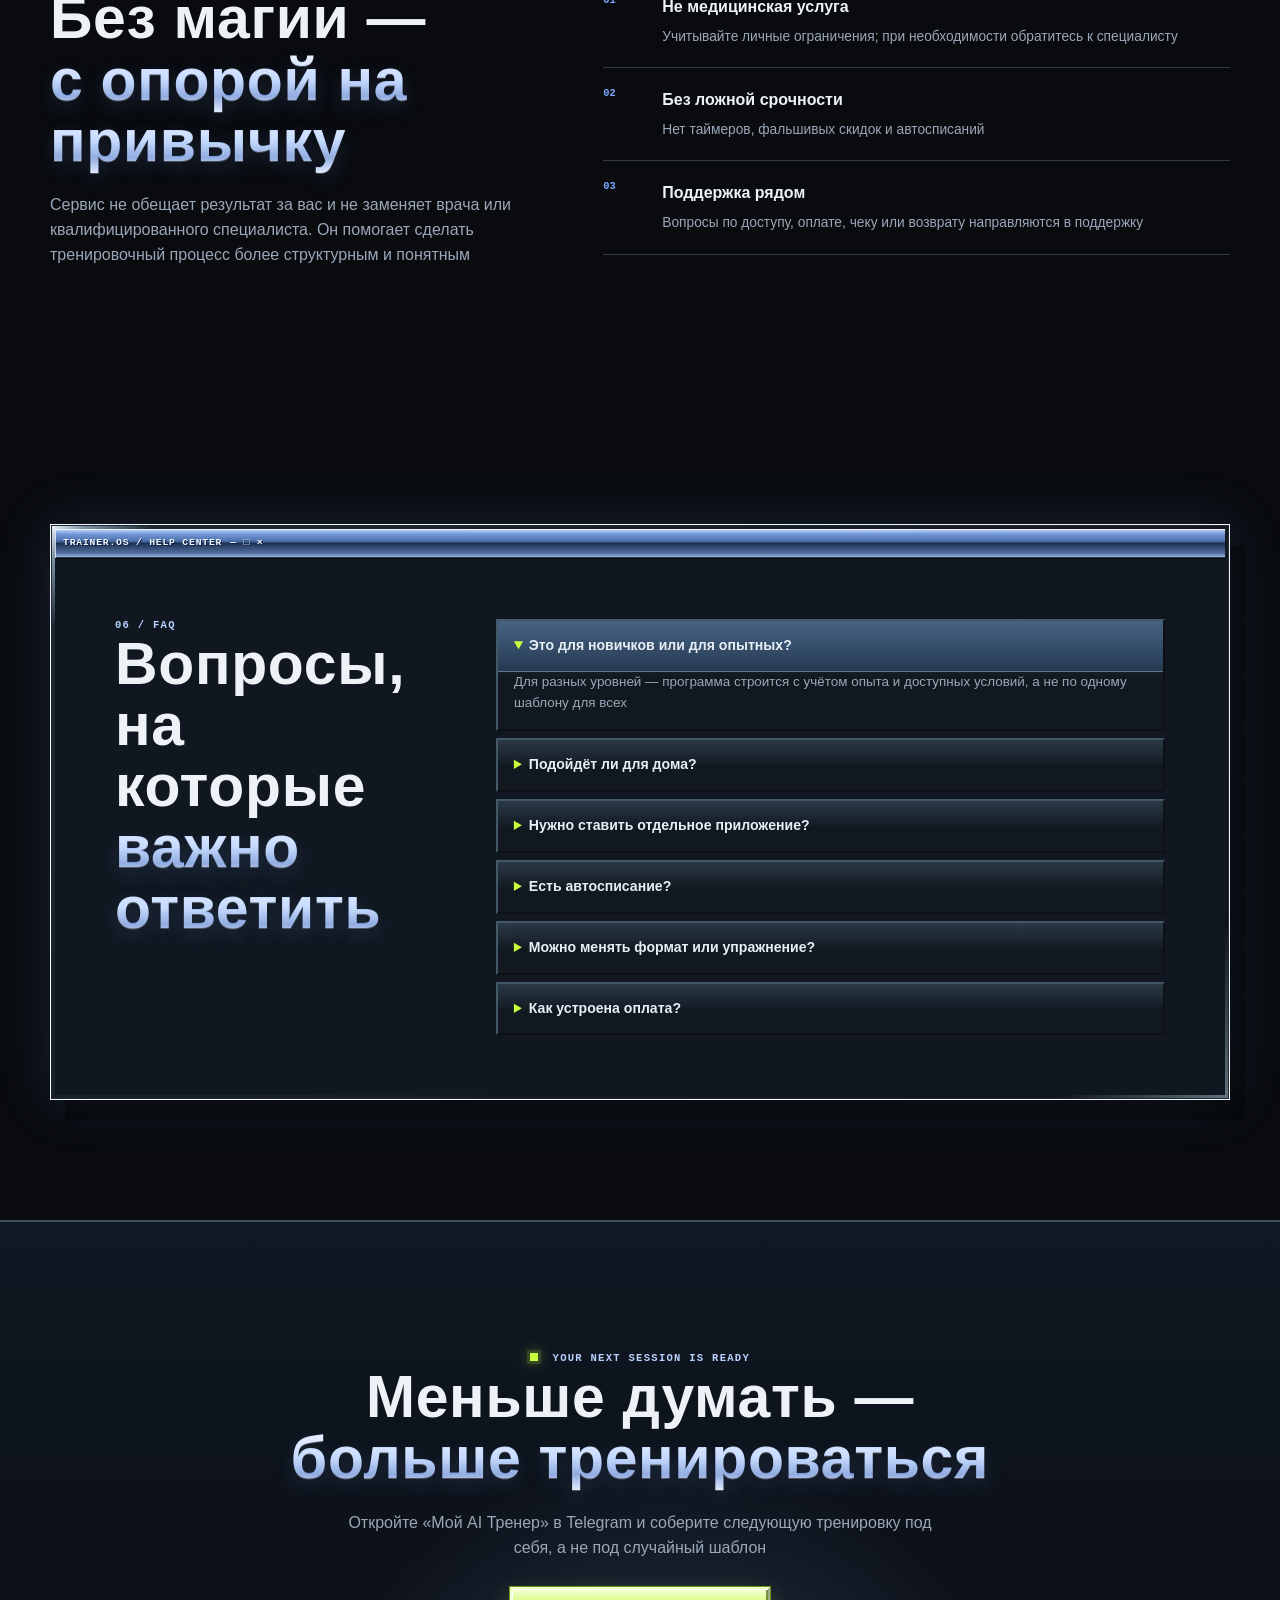
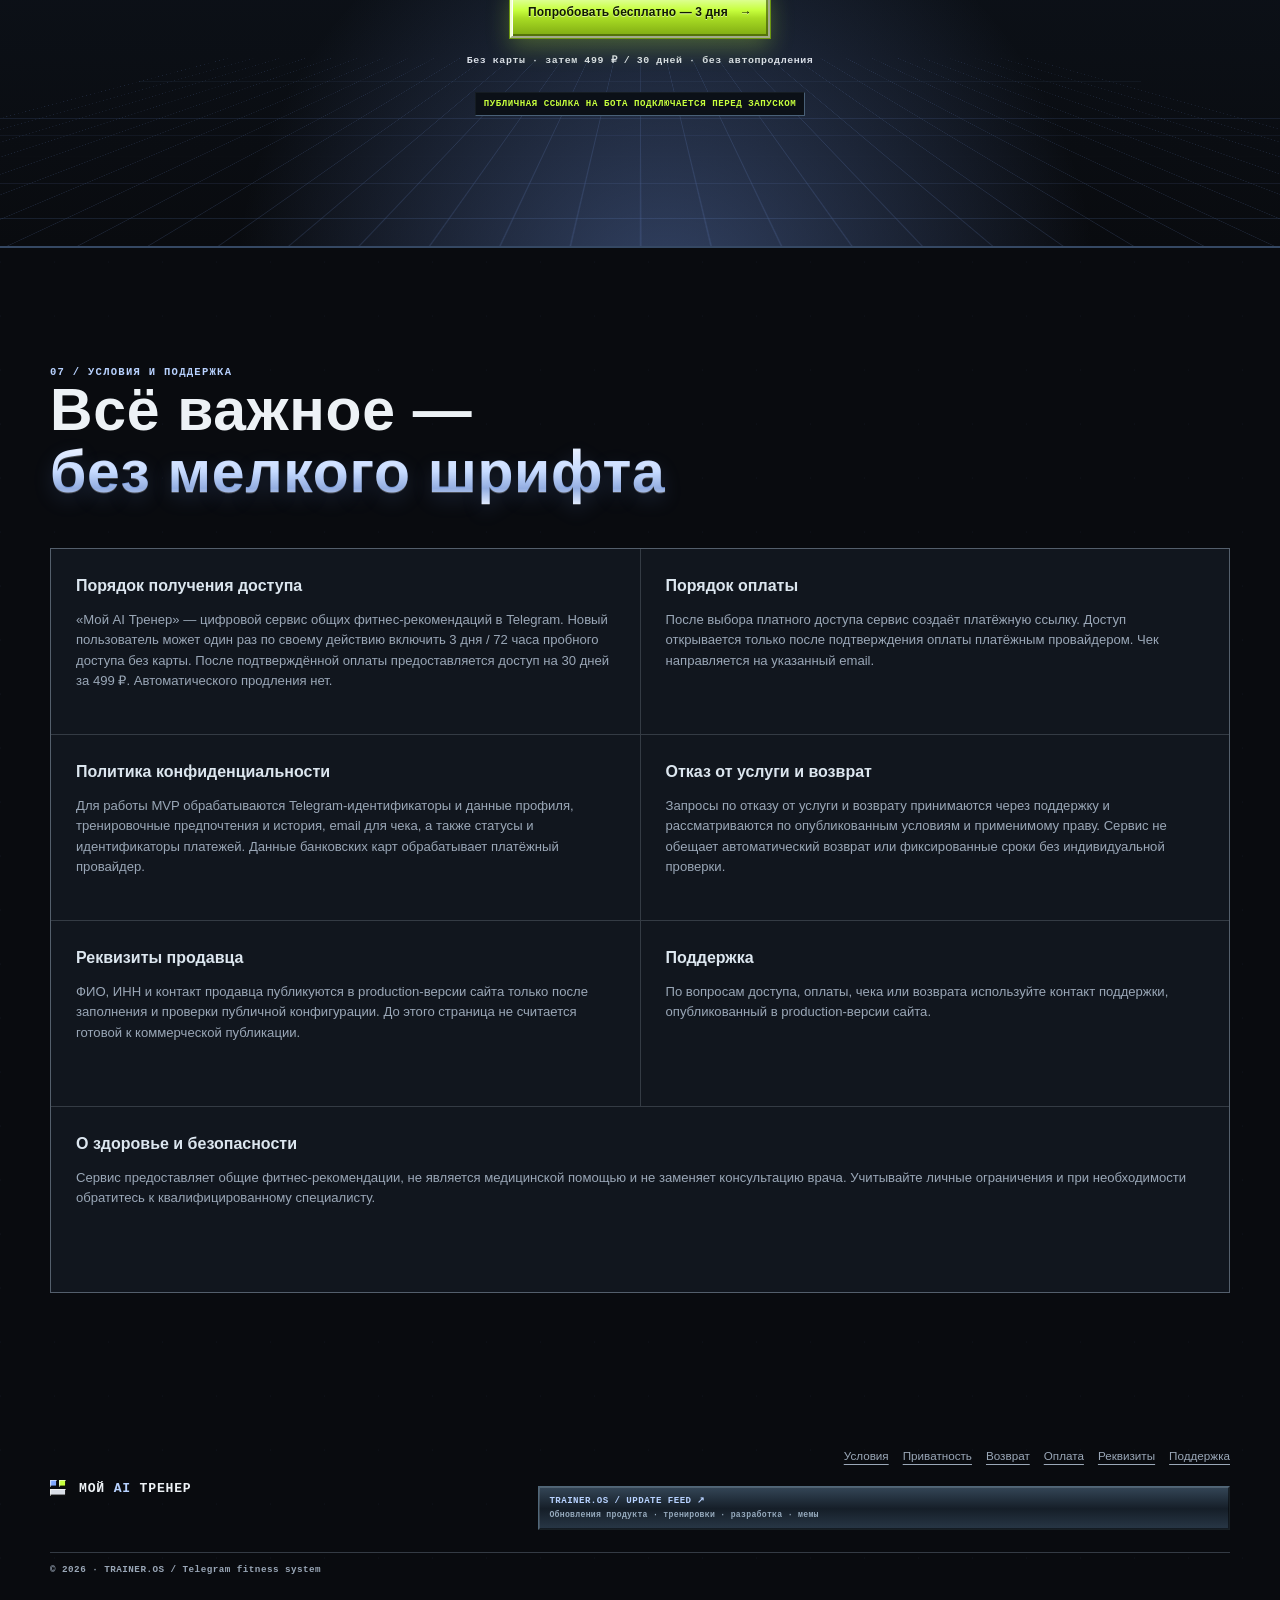
==== commit 1127f303: "fix: make landing legal links canonical" ====
--- a/landing/index.html
+++ b/landing/index.html
@@ -170,7 +170,7 @@
       <section class="section shell-width legal-section" id="legal"><div class="legal-header"><p class="system-label">07 / УСЛОВИЯ И ПОДДЕРЖКА</p><h2>Всё важное —<br><em>без мелкого шрифта</em></h2></div><div class="legal-grid"><article id="terms"><h3>Порядок получения доступа</h3><p>«Мой AI Тренер» — цифровой сервис общих фитнес-рекомендаций в Telegram. Новый пользователь может один раз по своему действию включить 3 дня / 72 часа пробного доступа без карты. После подтверждённой оплаты предоставляется доступ на 30 дней за 499 ₽. Автоматического продления нет.</p></article><article id="payment"><h3>Порядок оплаты</h3><p>После выбора платного доступа сервис создаёт платёжную ссылку. Доступ открывается только после подтверждения оплаты платёжным провайдером. Чек направляется на указанный email.</p></article><article id="privacy"><h3>Политика конфиденциальности</h3><p>Для работы MVP обрабатываются Telegram-идентификаторы и данные профиля, тренировочные предпочтения и история, email для чека, а также статусы и идентификаторы платежей. Данные банковских карт обрабатывает платёжный провайдер.</p></article><article id="refund"><h3>Отказ от услуги и возврат</h3><p>Запросы по отказу от услуги и возврату принимаются через поддержку и рассматриваются по опубликованным условиям и применимому праву. Сервис не обещает автоматический возврат или фиксированные сроки без индивидуальной проверки.</p></article><article id="seller"><h3>Реквизиты продавца</h3><p data-seller-details>ФИО, ИНН и контакт продавца публикуются в production-версии сайта только после заполнения и проверки публичной конфигурации. До этого страница не считается готовой к коммерческой публикации.</p></article><article id="support"><h3>Поддержка</h3><p data-support-details>По вопросам доступа, оплаты, чека или возврата используйте контакт поддержки, опубликованный в production-версии сайта.</p></article><article id="safety"><h3>О здоровье и безопасности</h3><p>Сервис предоставляет общие фитнес-рекомендации, не является медицинской помощью и не заменяет консультацию врача. Учитывайте личные ограничения и при необходимости обратитесь к квалифицированному специалисту.</p></article></div></section>
     </main>
 
-    <footer class="site-footer shell-width"><a class="brand" href="#top"><span class="brand-mark" aria-hidden="true"><i></i><i></i><i></i></span><span>МОЙ <b>AI</b> ТРЕНЕР</span></a><nav aria-label="Документы и сообщество"><a href="#terms">Условия</a><a href="#privacy">Приватность</a><a href="#refund">Возврат</a><a href="#seller">Реквизиты</a><a href="#support">Поддержка</a><a class="community-link" href="https://t.me/traineros" target="_blank" rel="noopener noreferrer"><b>TRAINER.OS / UPDATE FEED ↗</b><small>Обновления продукта · тренировки · разработка · мемы</small></a></nav><p>© <span id="year">2026</span> · TRAINER.OS / Telegram fitness system</p></footer>
+    <footer class="site-footer shell-width"><a class="brand" href="#top"><span class="brand-mark" aria-hidden="true"><i></i><i></i><i></i></span><span>МОЙ <b>AI</b> ТРЕНЕР</span></a><nav aria-label="Документы и сообщество"><a href="#terms">Условия</a><a href="#privacy">Приватность</a><a href="#refund">Возврат</a><a href="#payment">Оплата</a><a href="#seller">Реквизиты</a><a href="#support">Поддержка</a><a class="community-link" href="https://t.me/traineros" target="_blank" rel="noopener noreferrer"><b>TRAINER.OS / UPDATE FEED ↗</b><small>Обновления продукта · тренировки · разработка · мемы</small></a></nav><p>© <span id="year">2026</span> · TRAINER.OS / Telegram fitness system</p></footer>
     <script src="app.js"></script>
   </body>
 </html>
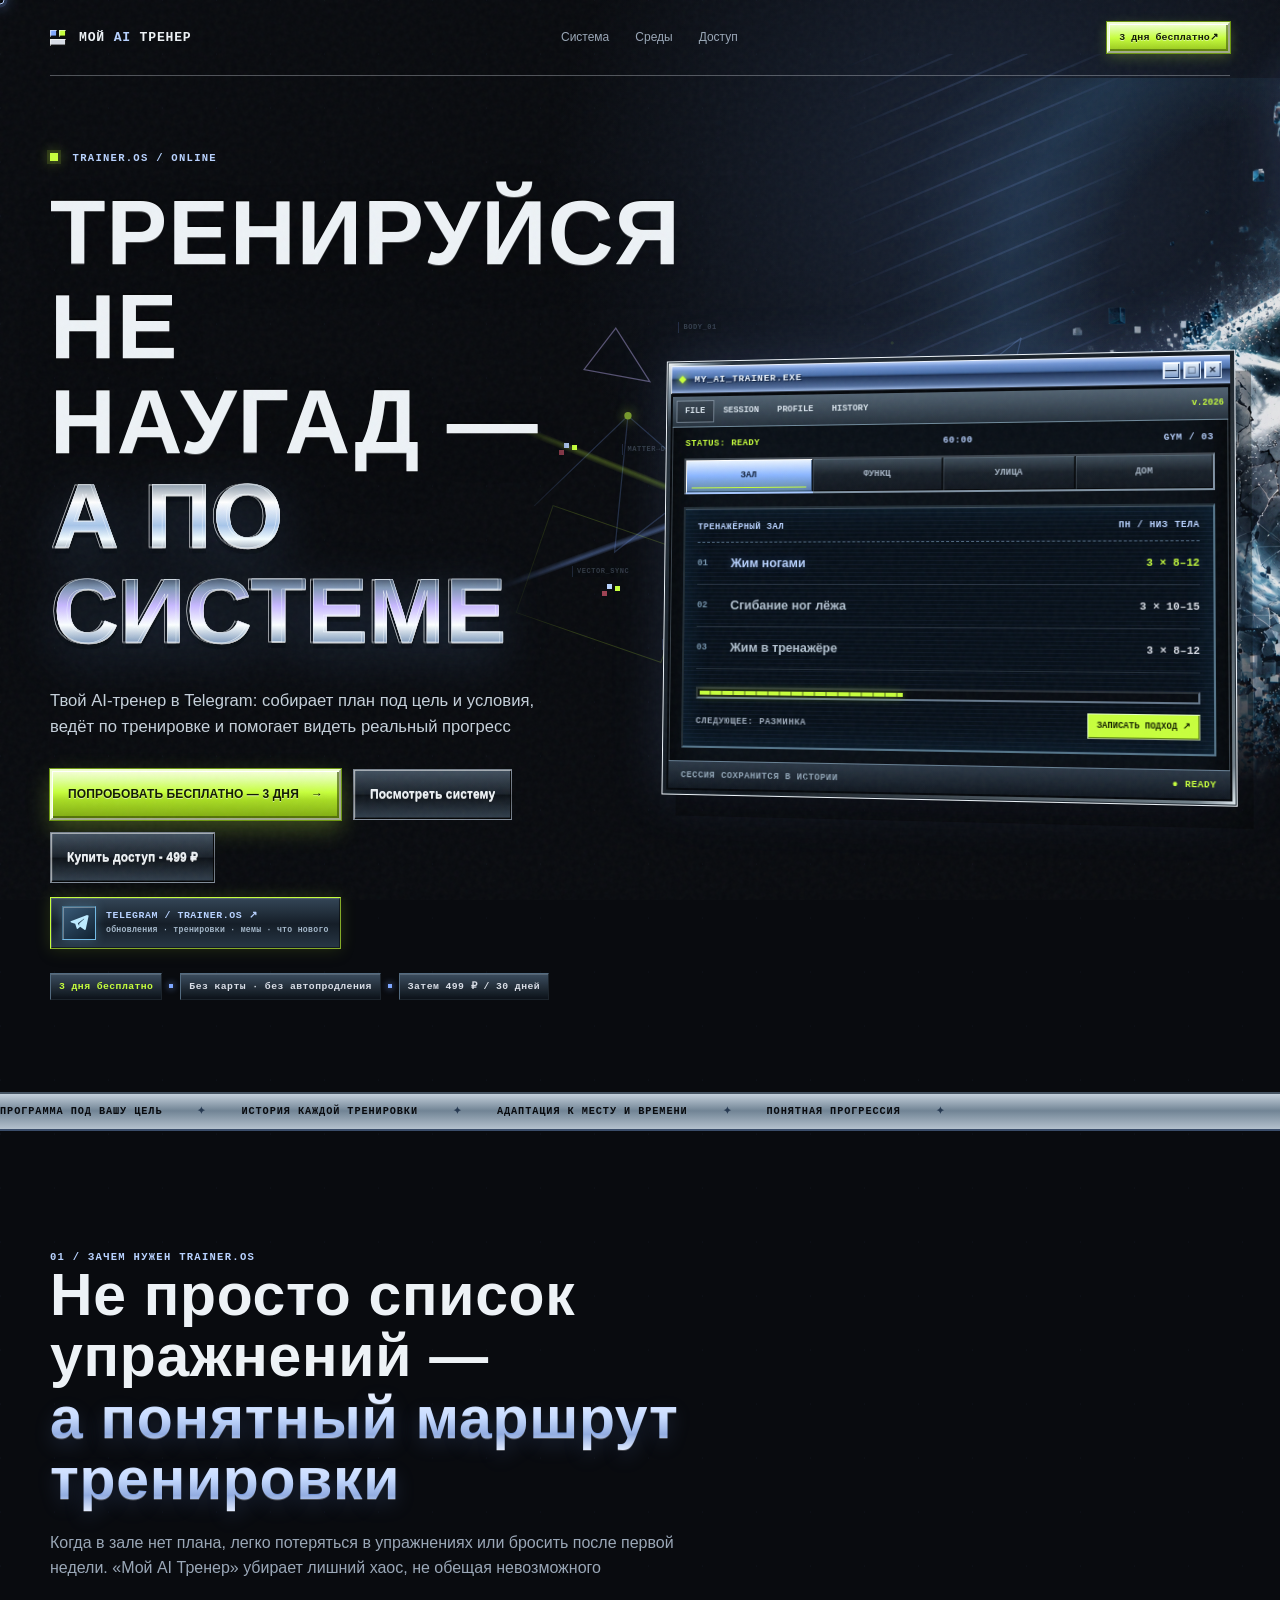
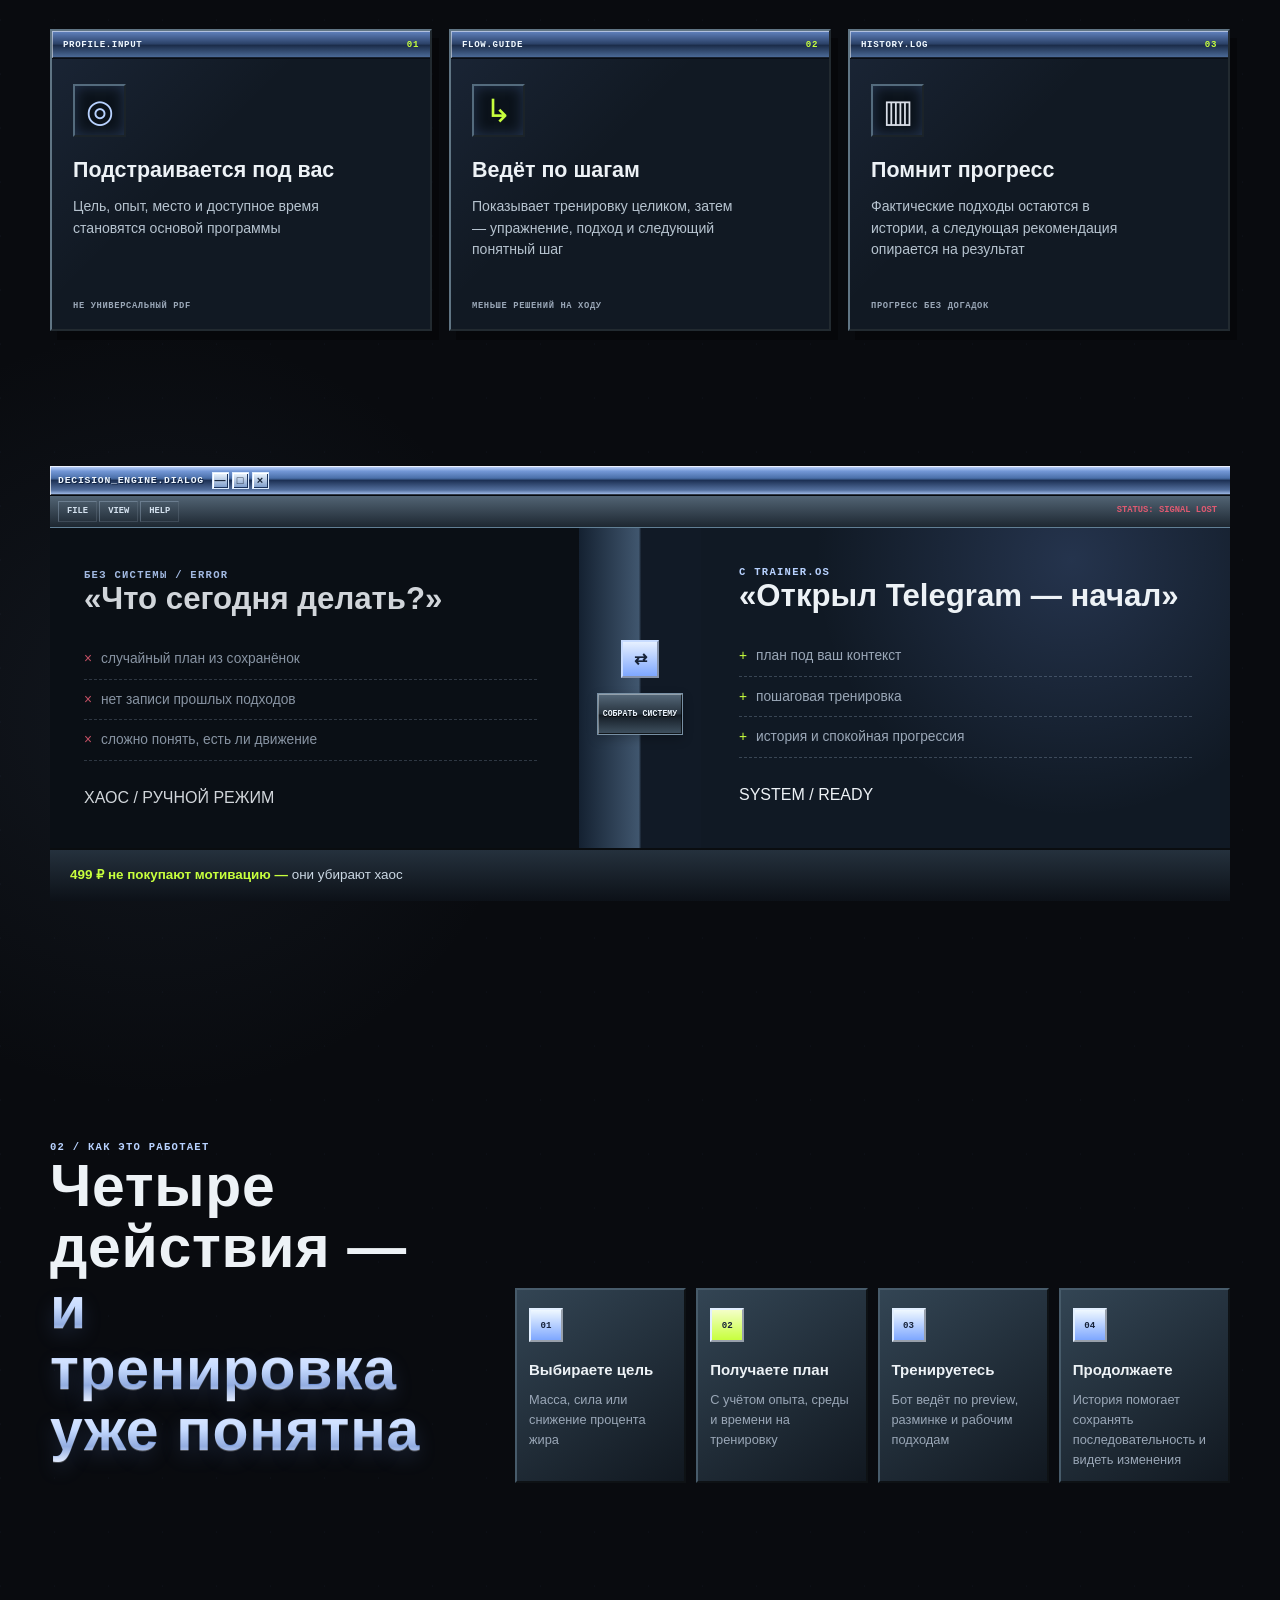
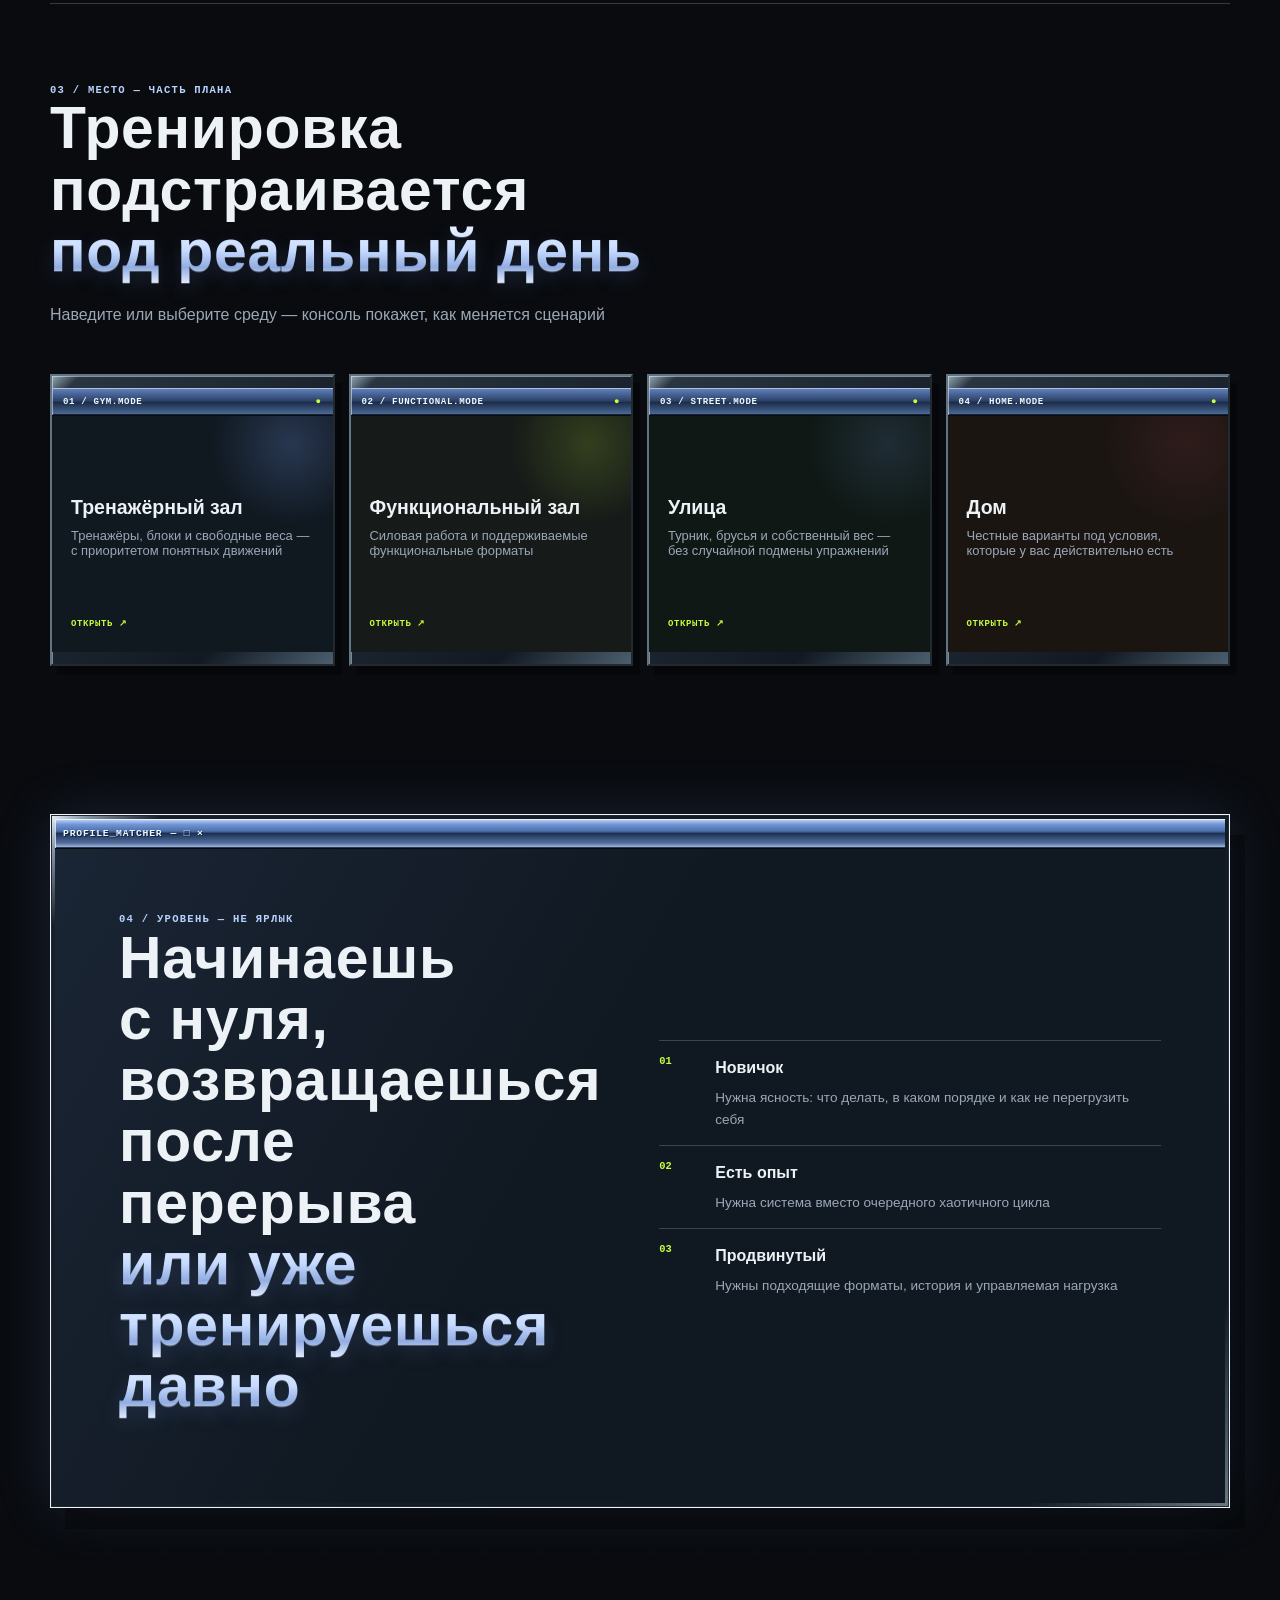
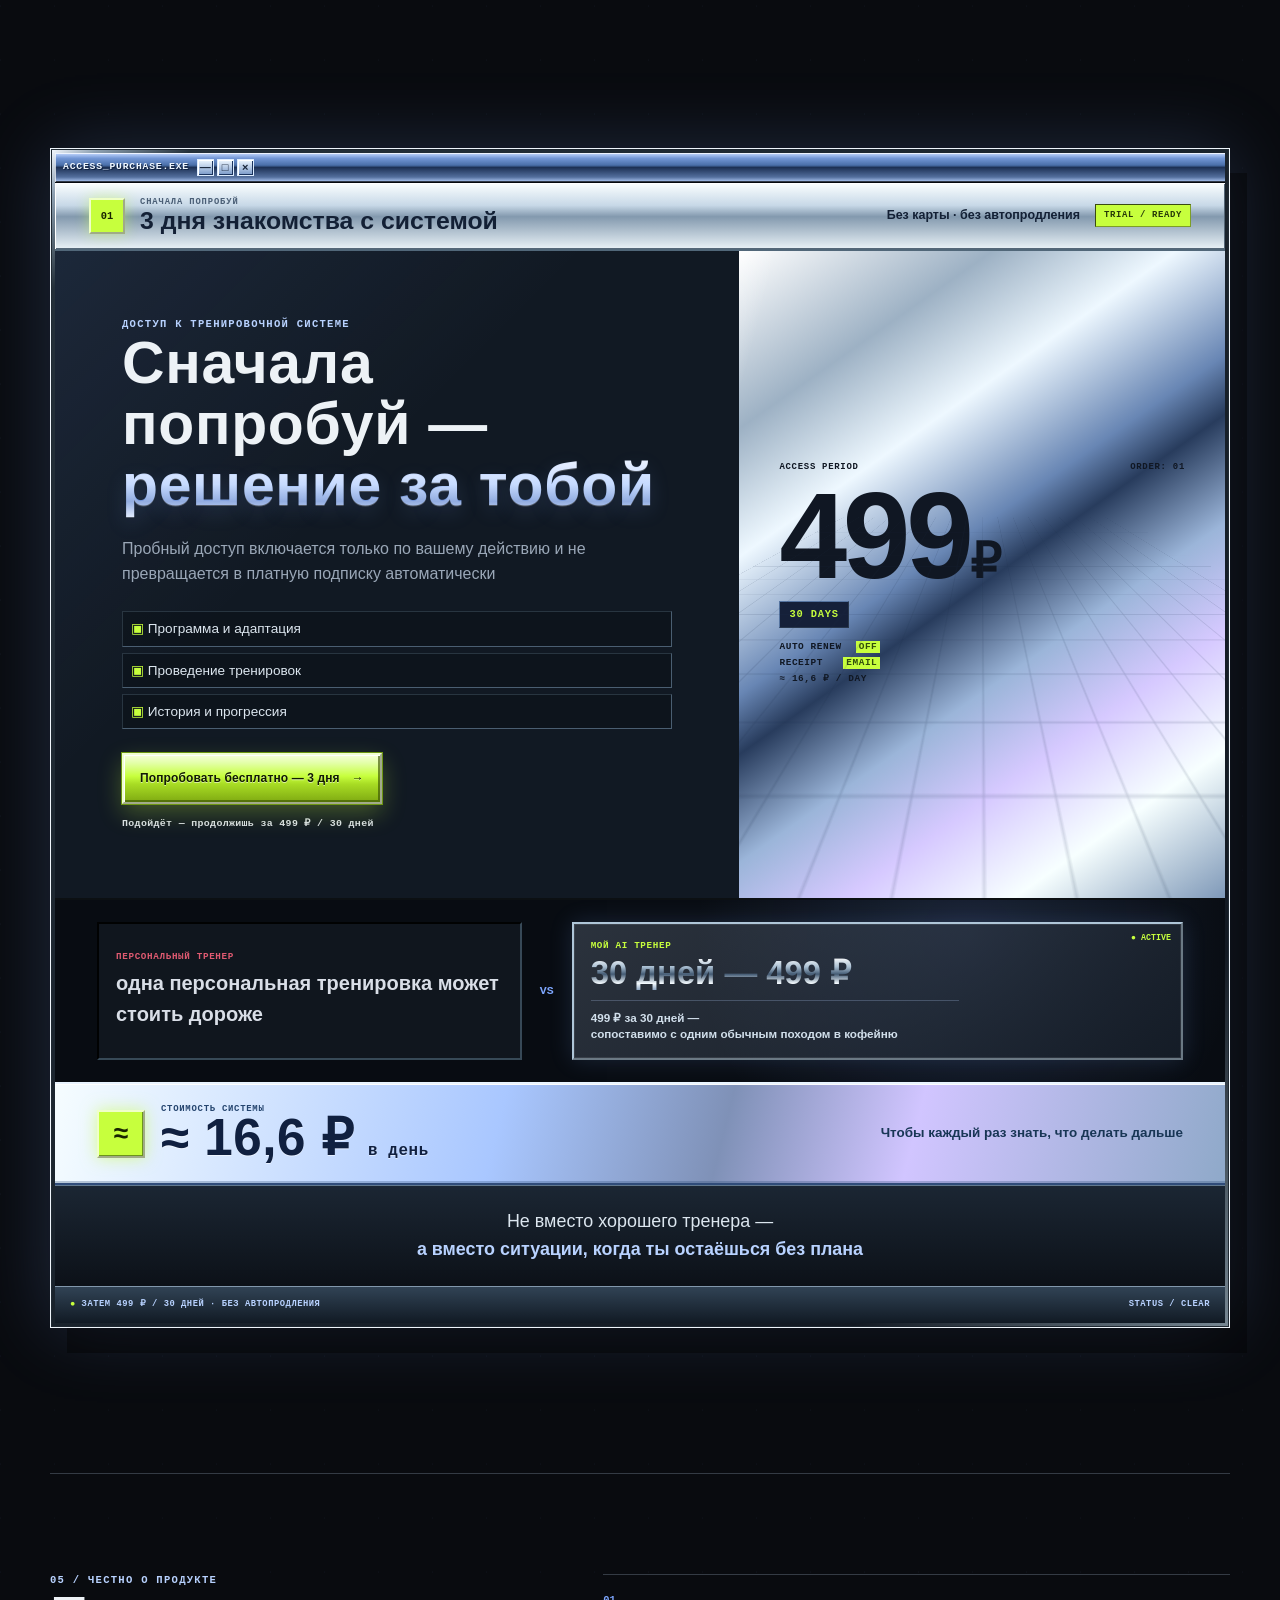
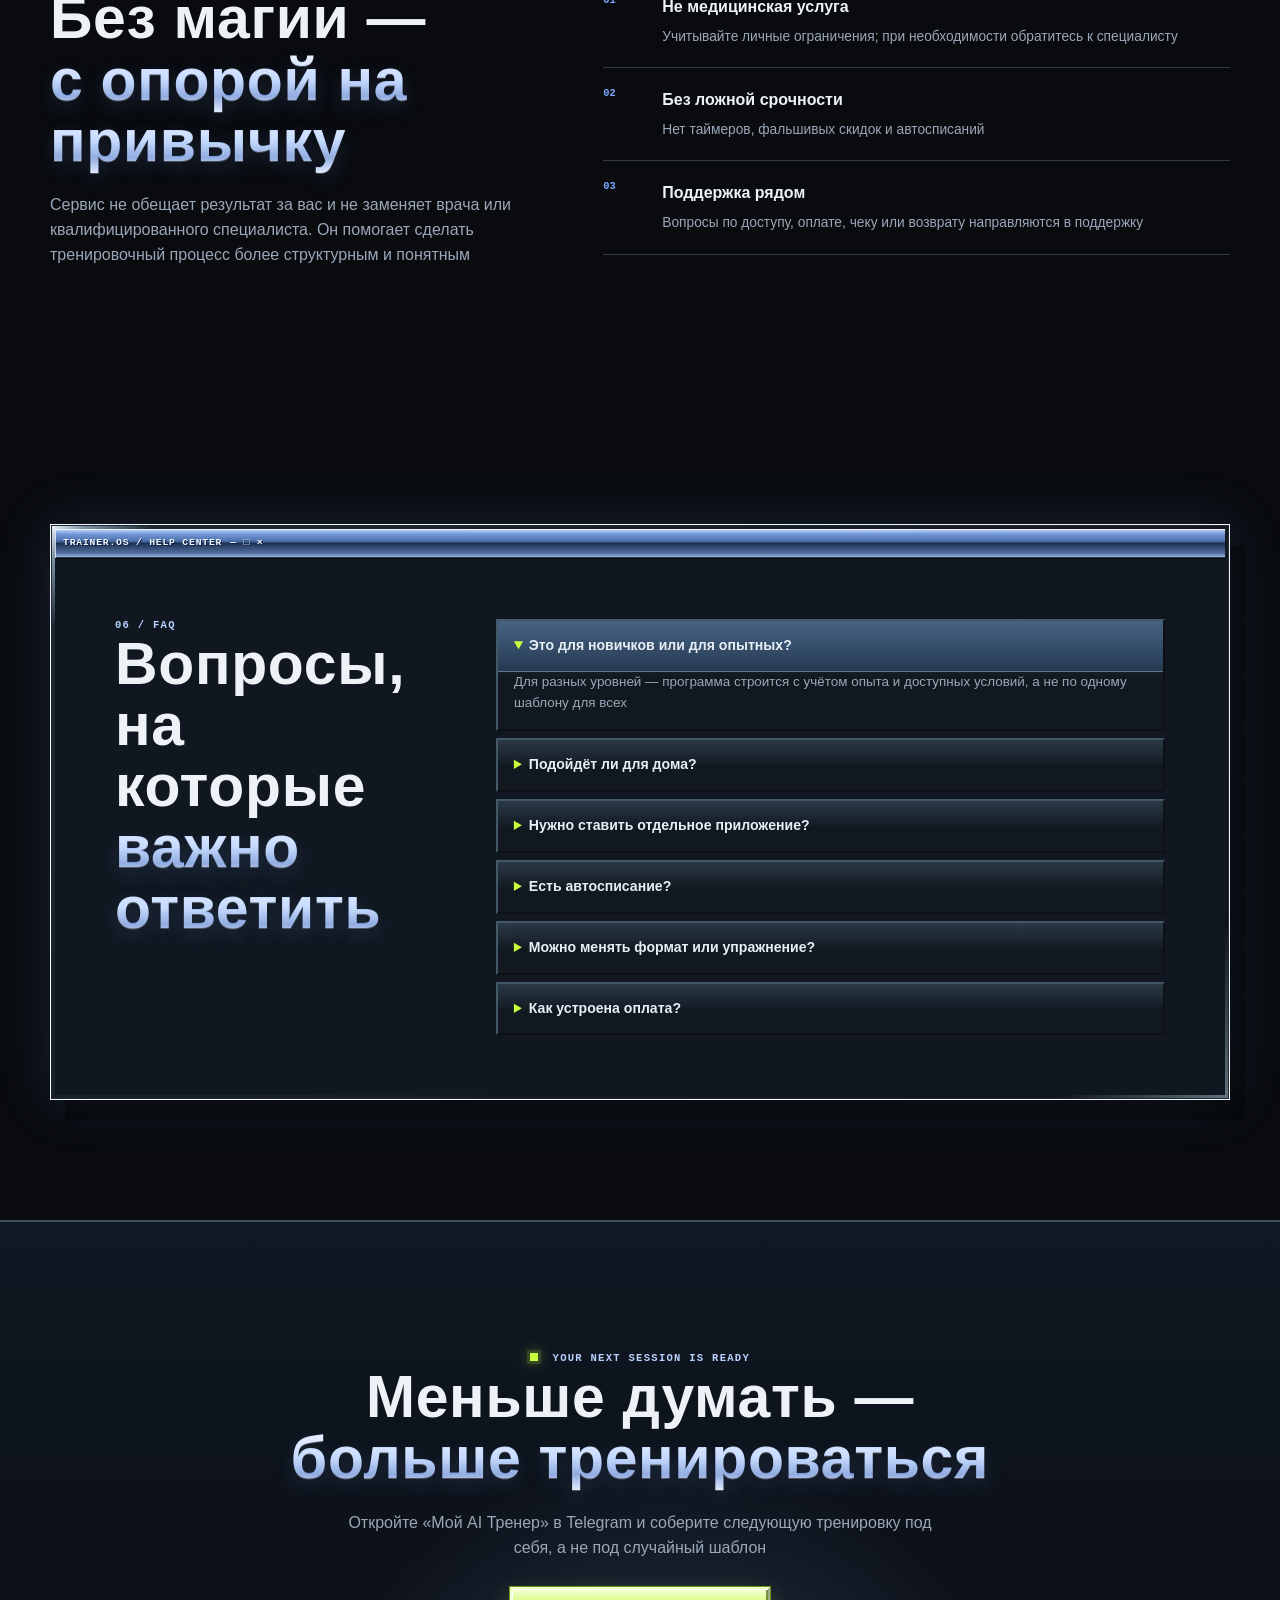
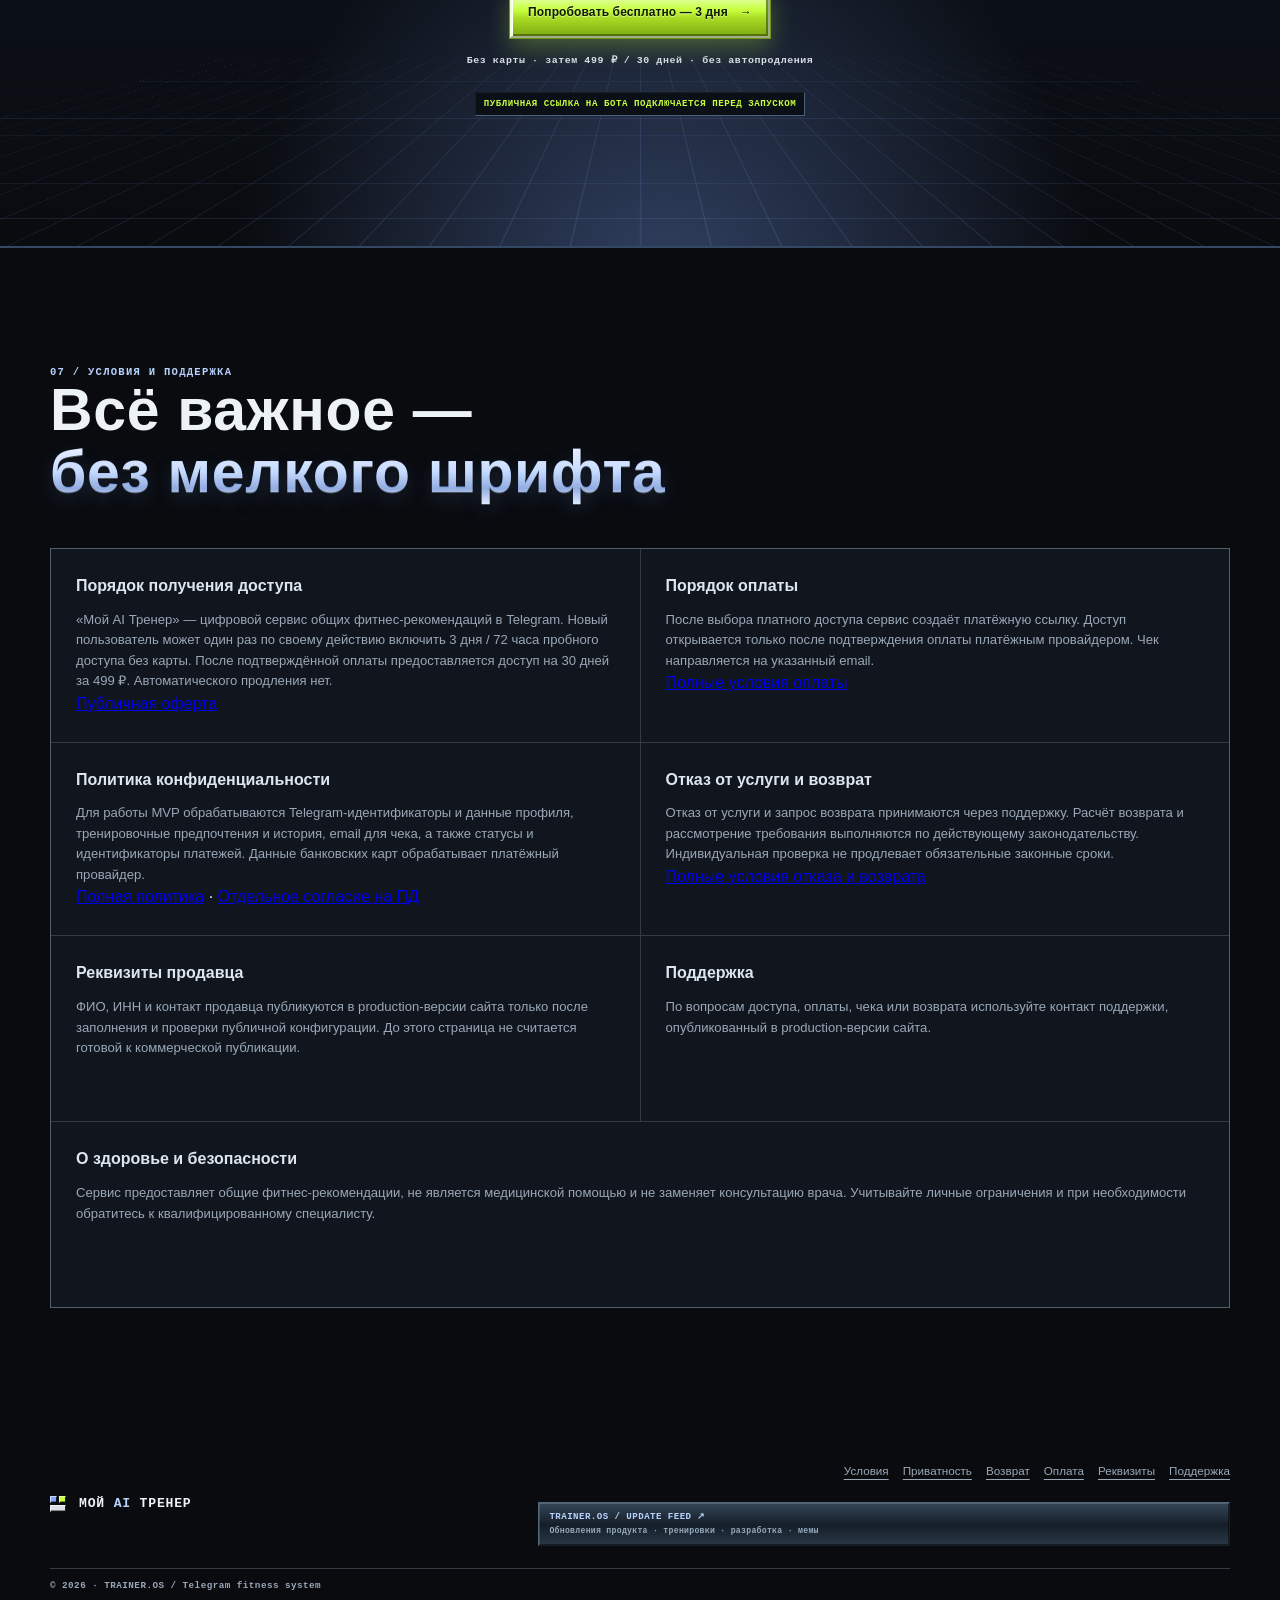
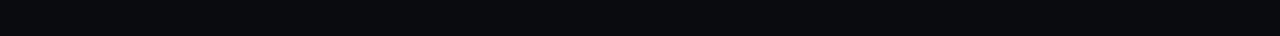
==== commit 6b1b8ada: "feat: checkpoint non-health MVP and local legal drafts" ====
--- a/landing/index.html
+++ b/landing/index.html
@@ -167,10 +167,10 @@
 
       <section class="section final-section" id="telegram-launch"><div class="final-shell shell-width"><div class="pixel-shards" aria-hidden="true"><i></i><i></i><i></i><i></i></div><p class="system-label"><span class="pulse-dot"></span> YOUR NEXT SESSION IS READY</p><h2 data-glitch>Меньше думать —<br><em>больше тренироваться</em></h2><p>Откройте «Мой AI Тренер» в Telegram и соберите следующую тренировку под себя, а не под случайный шаблон</p><a class="button primary" data-telegram-cta href="#telegram-launch">Попробовать бесплатно — 3 дня <span aria-hidden="true">→</span></a><small>Без карты · затем 499 ₽ / 30 дней · без автопродления</small><span class="launch-status">ПУБЛИЧНАЯ ССЫЛКА НА БОТА ПОДКЛЮЧАЕТСЯ ПЕРЕД ЗАПУСКОМ</span></div></section>
 
-      <section class="section shell-width legal-section" id="legal"><div class="legal-header"><p class="system-label">07 / УСЛОВИЯ И ПОДДЕРЖКА</p><h2>Всё важное —<br><em>без мелкого шрифта</em></h2></div><div class="legal-grid"><article id="terms"><h3>Порядок получения доступа</h3><p>«Мой AI Тренер» — цифровой сервис общих фитнес-рекомендаций в Telegram. Новый пользователь может один раз по своему действию включить 3 дня / 72 часа пробного доступа без карты. После подтверждённой оплаты предоставляется доступ на 30 дней за 499 ₽. Автоматического продления нет.</p></article><article id="payment"><h3>Порядок оплаты</h3><p>После выбора платного доступа сервис создаёт платёжную ссылку. Доступ открывается только после подтверждения оплаты платёжным провайдером. Чек направляется на указанный email.</p></article><article id="privacy"><h3>Политика конфиденциальности</h3><p>Для работы MVP обрабатываются Telegram-идентификаторы и данные профиля, тренировочные предпочтения и история, email для чека, а также статусы и идентификаторы платежей. Данные банковских карт обрабатывает платёжный провайдер.</p></article><article id="refund"><h3>Отказ от услуги и возврат</h3><p>Запросы по отказу от услуги и возврату принимаются через поддержку и рассматриваются по опубликованным условиям и применимому праву. Сервис не обещает автоматический возврат или фиксированные сроки без индивидуальной проверки.</p></article><article id="seller"><h3>Реквизиты продавца</h3><p data-seller-details>ФИО, ИНН и контакт продавца публикуются в production-версии сайта только после заполнения и проверки публичной конфигурации. До этого страница не считается готовой к коммерческой публикации.</p></article><article id="support"><h3>Поддержка</h3><p data-support-details>По вопросам доступа, оплаты, чека или возврата используйте контакт поддержки, опубликованный в production-версии сайта.</p></article><article id="safety"><h3>О здоровье и безопасности</h3><p>Сервис предоставляет общие фитнес-рекомендации, не является медицинской помощью и не заменяет консультацию врача. Учитывайте личные ограничения и при необходимости обратитесь к квалифицированному специалисту.</p></article></div></section>
+      <section class="section shell-width legal-section" id="legal"><div class="legal-header"><p class="system-label">07 / УСЛОВИЯ И ПОДДЕРЖКА</p><h2>Всё важное —<br><em>без мелкого шрифта</em></h2></div><div class="legal-grid"><article id="terms"><h3>Порядок получения доступа</h3><p>«Мой AI Тренер» — цифровой сервис общих фитнес-рекомендаций в Telegram. Новый пользователь может один раз по своему действию включить 3 дня / 72 часа пробного доступа без карты. После подтверждённой оплаты предоставляется доступ на 30 дней за 499 ₽. Автоматического продления нет.</p><a href="offer.html">Публичная оферта</a></article><article id="payment"><h3>Порядок оплаты</h3><p>После выбора платного доступа сервис создаёт платёжную ссылку. Доступ открывается только после подтверждения оплаты платёжным провайдером. Чек направляется на указанный email.</p><a href="offer.html#payment">Полные условия оплаты</a></article><article id="privacy"><h3>Политика конфиденциальности</h3><p>Для работы MVP обрабатываются Telegram-идентификаторы и данные профиля, тренировочные предпочтения и история, email для чека, а также статусы и идентификаторы платежей. Данные банковских карт обрабатывает платёжный провайдер.</p><a href="privacy.html">Полная политика</a> · <a href="consent.html">Отдельное согласие на ПД</a></article><article id="refund"><h3>Отказ от услуги и возврат</h3><p>Отказ от услуги и запрос возврата принимаются через поддержку. Расчёт возврата и рассмотрение требования выполняются по действующему законодательству. Индивидуальная проверка не продлевает обязательные законные сроки.</p><a href="offer.html#refund">Полные условия отказа и возврата</a></article><article id="seller"><h3>Реквизиты продавца</h3><p data-seller-details>ФИО, ИНН и контакт продавца публикуются в production-версии сайта только после заполнения и проверки публичной конфигурации. До этого страница не считается готовой к коммерческой публикации.</p></article><article id="support"><h3>Поддержка</h3><p data-support-details>По вопросам доступа, оплаты, чека или возврата используйте контакт поддержки, опубликованный в production-версии сайта.</p></article><article id="safety"><h3>О здоровье и безопасности</h3><p>Сервис предоставляет общие фитнес-рекомендации, не является медицинской помощью и не заменяет консультацию врача. Учитывайте личные ограничения и при необходимости обратитесь к квалифицированному специалисту.</p></article></div></section>
     </main>
 
-    <footer class="site-footer shell-width"><a class="brand" href="#top"><span class="brand-mark" aria-hidden="true"><i></i><i></i><i></i></span><span>МОЙ <b>AI</b> ТРЕНЕР</span></a><nav aria-label="Документы и сообщество"><a href="#terms">Условия</a><a href="#privacy">Приватность</a><a href="#refund">Возврат</a><a href="#payment">Оплата</a><a href="#seller">Реквизиты</a><a href="#support">Поддержка</a><a class="community-link" href="https://t.me/traineros" target="_blank" rel="noopener noreferrer"><b>TRAINER.OS / UPDATE FEED ↗</b><small>Обновления продукта · тренировки · разработка · мемы</small></a></nav><p>© <span id="year">2026</span> · TRAINER.OS / Telegram fitness system</p></footer>
+    <footer class="site-footer shell-width"><a class="brand" href="#top"><span class="brand-mark" aria-hidden="true"><i></i><i></i><i></i></span><span>МОЙ <b>AI</b> ТРЕНЕР</span></a><nav aria-label="Документы и сообщество"><a href="offer.html">Условия</a><a href="privacy.html">Приватность</a><a href="#refund">Возврат</a><a href="#payment">Оплата</a><a href="#seller">Реквизиты</a><a href="#support">Поддержка</a><a class="community-link" href="https://t.me/traineros" target="_blank" rel="noopener noreferrer"><b>TRAINER.OS / UPDATE FEED ↗</b><small>Обновления продукта · тренировки · разработка · мемы</small></a></nav><p>© <span id="year">2026</span> · TRAINER.OS / Telegram fitness system</p></footer>
     <script src="app.js"></script>
   </body>
 </html>
